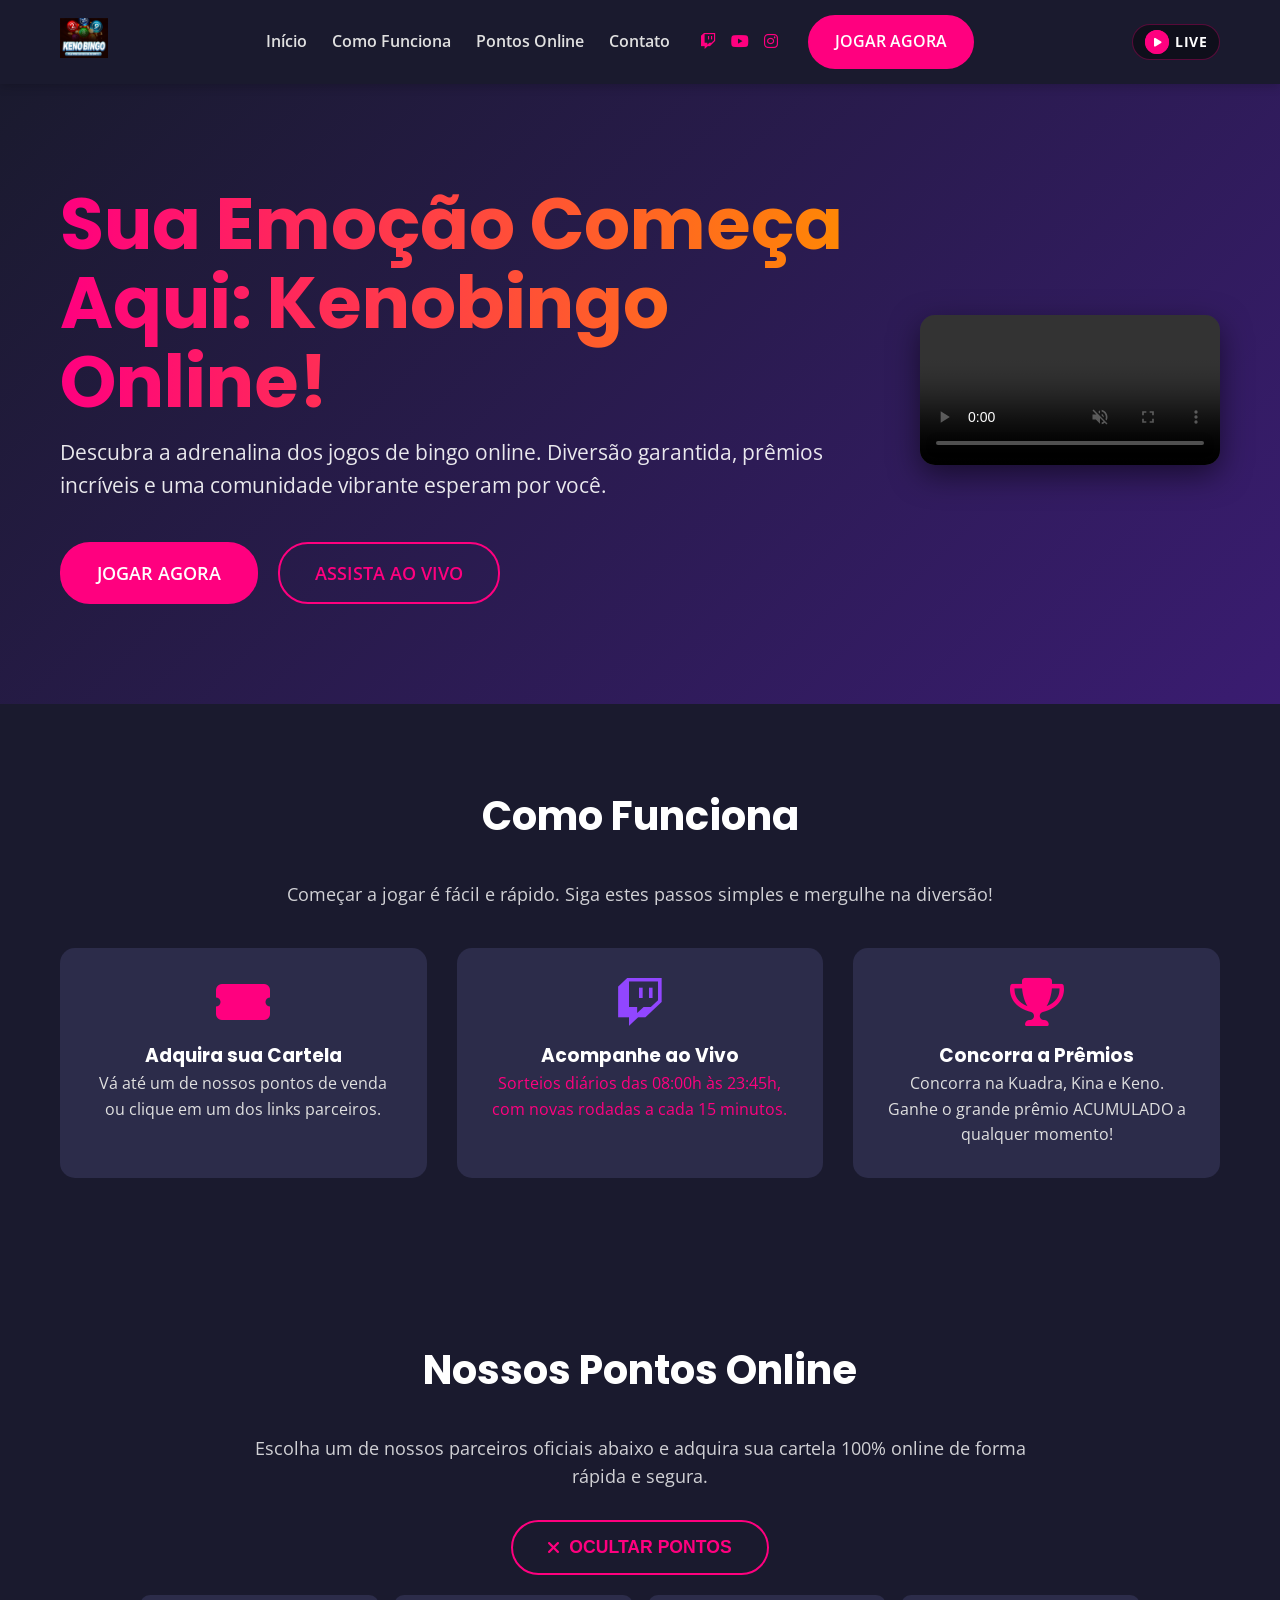
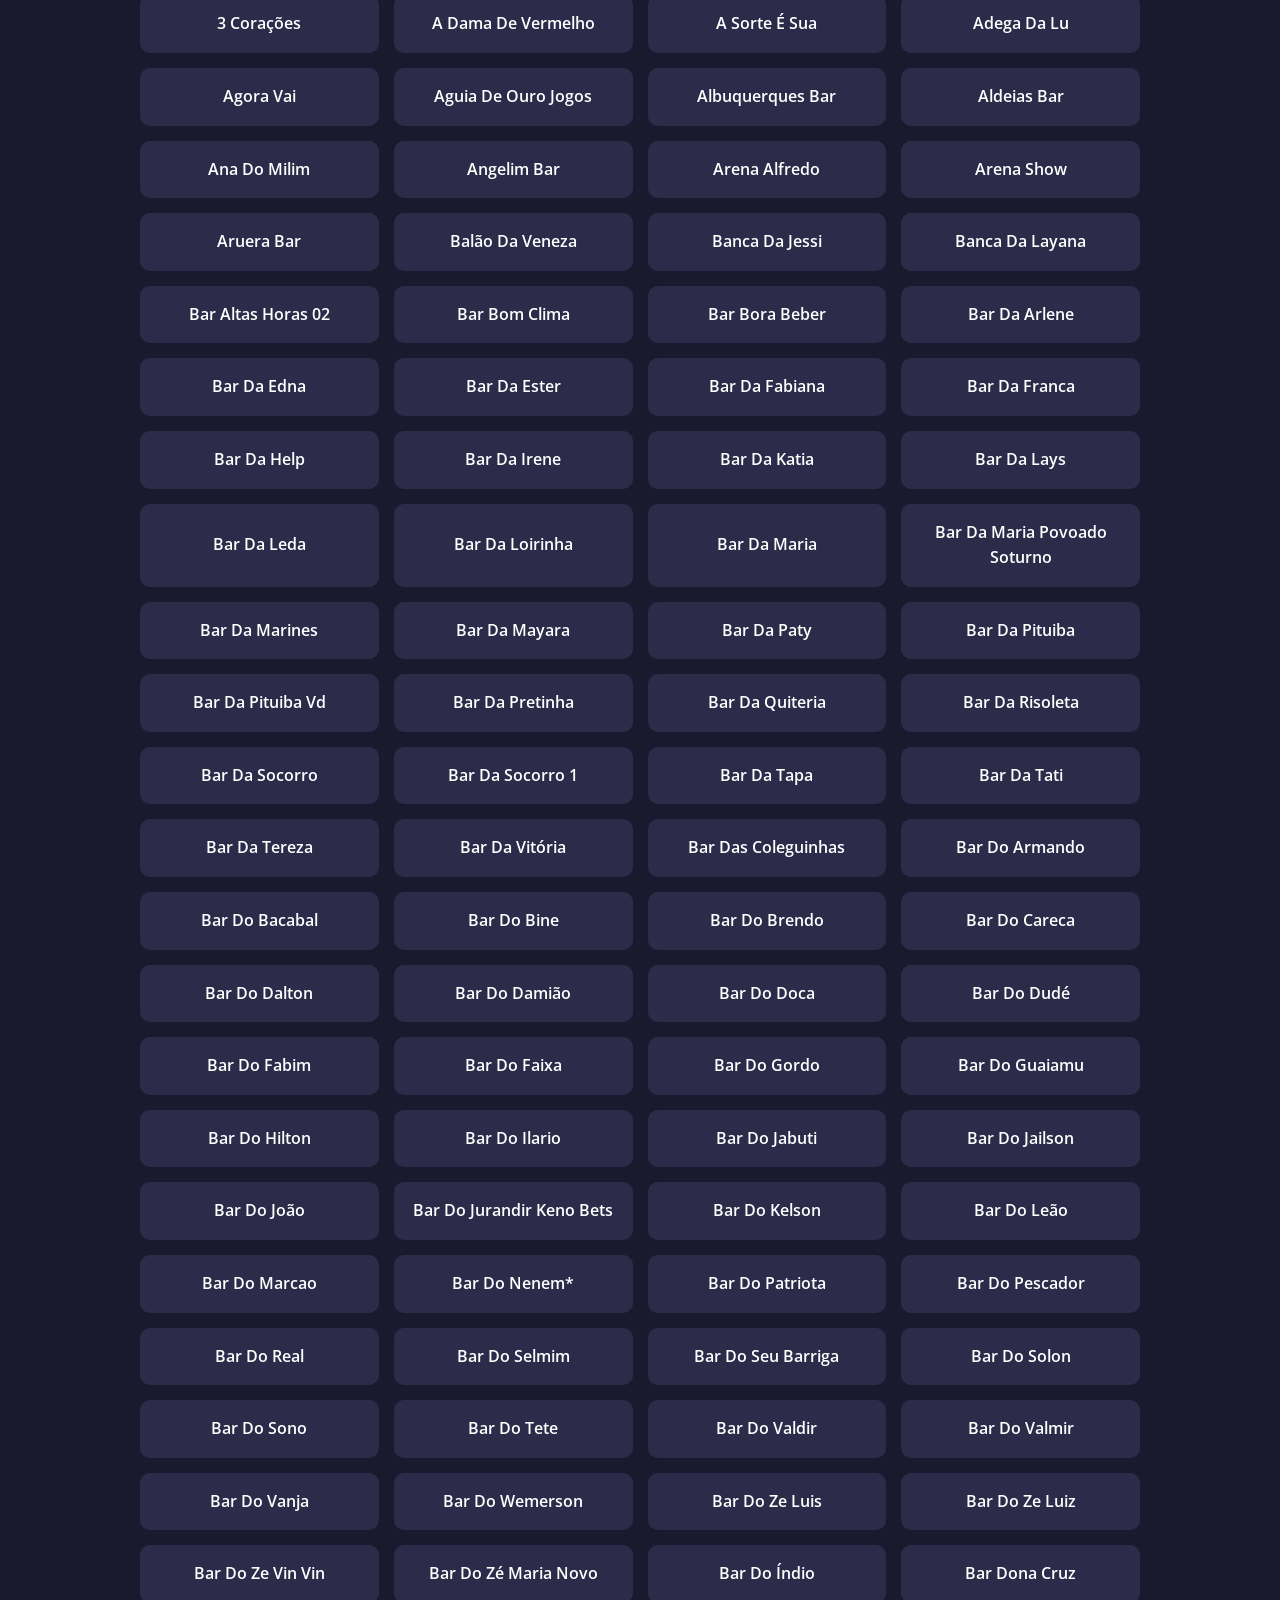
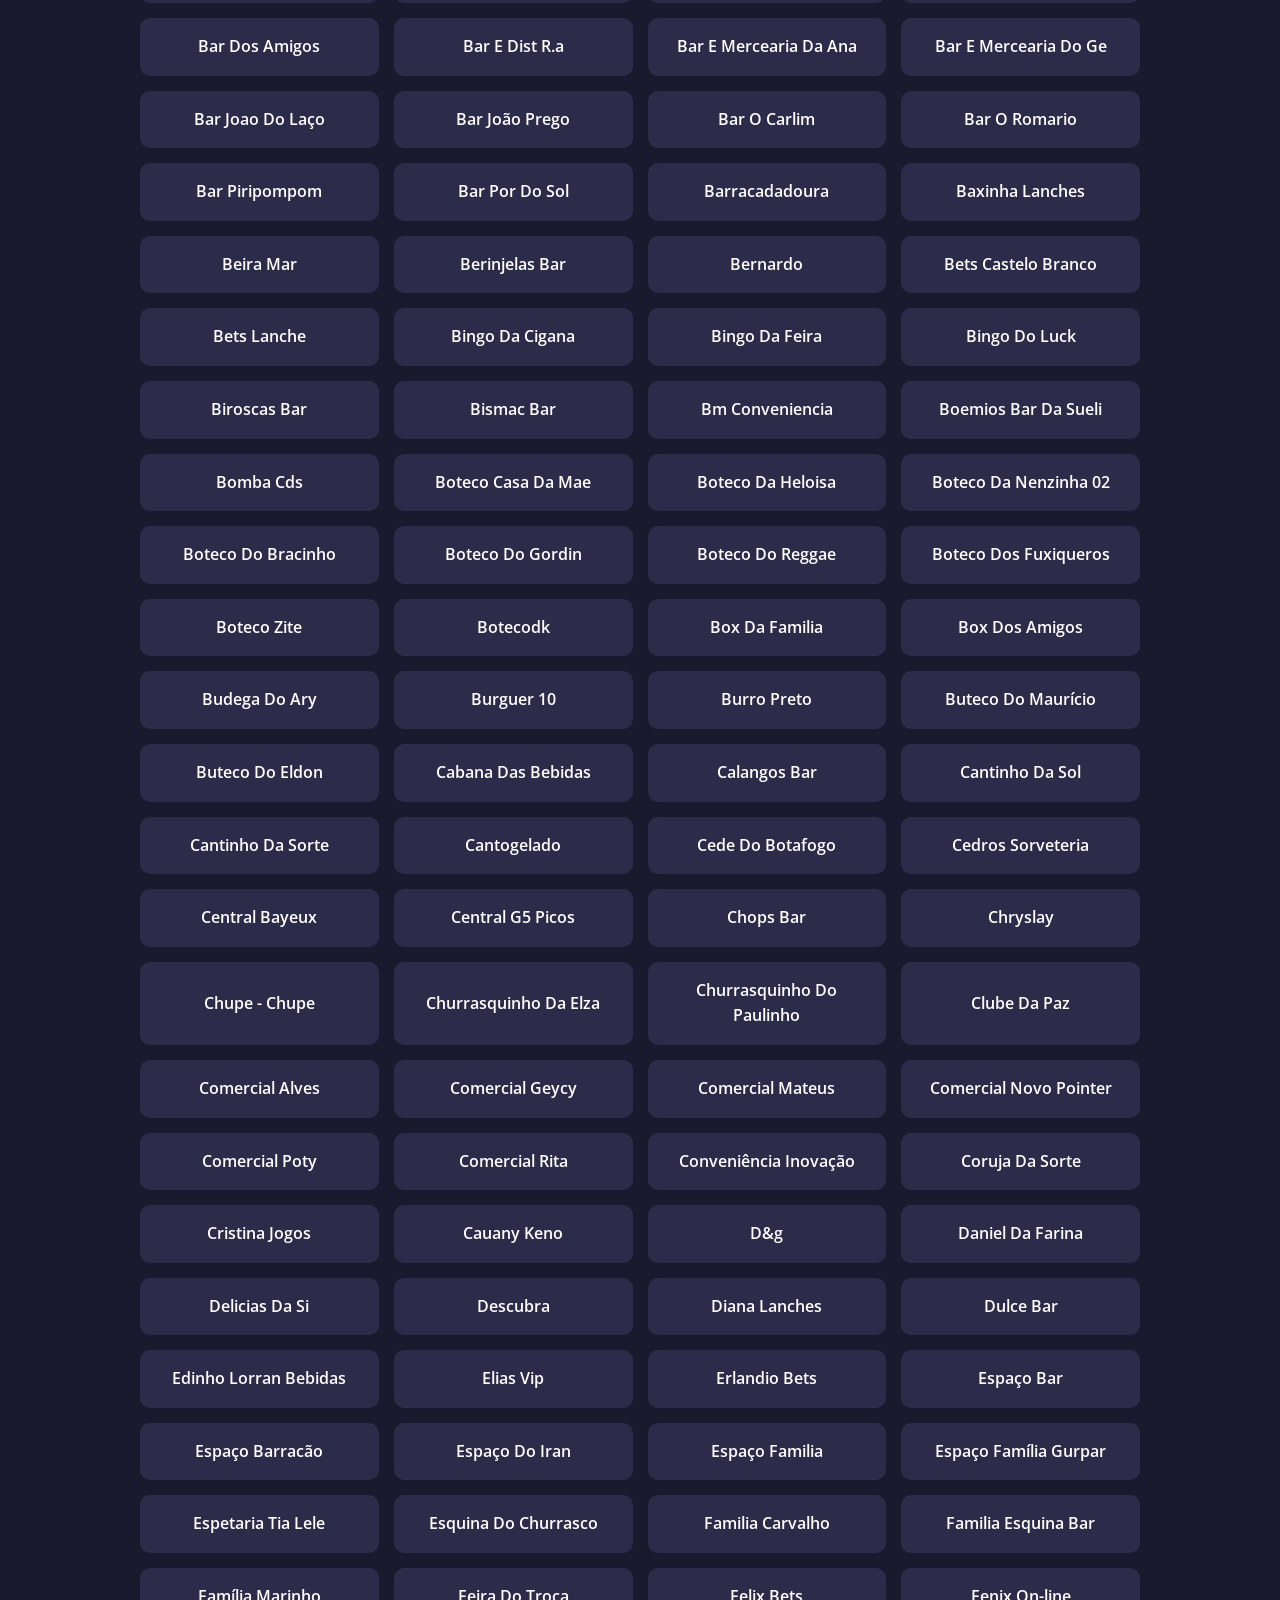
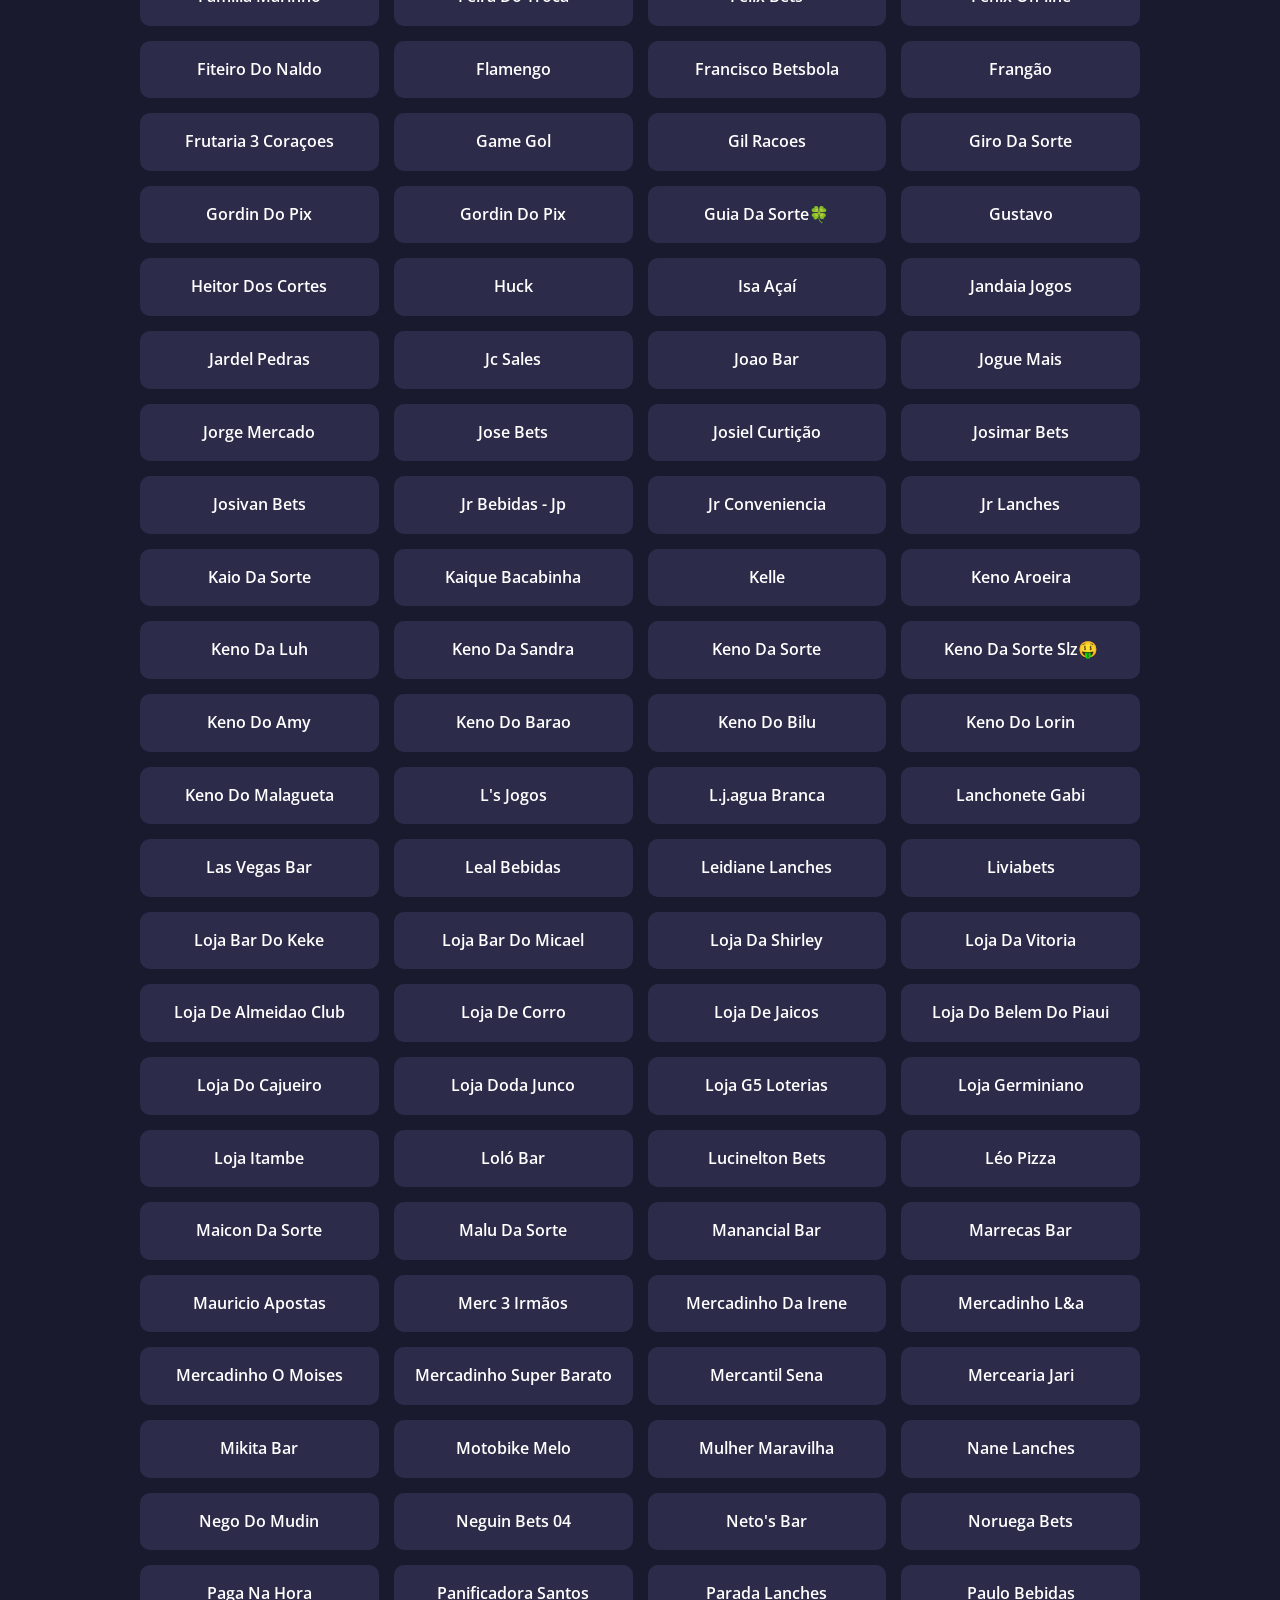
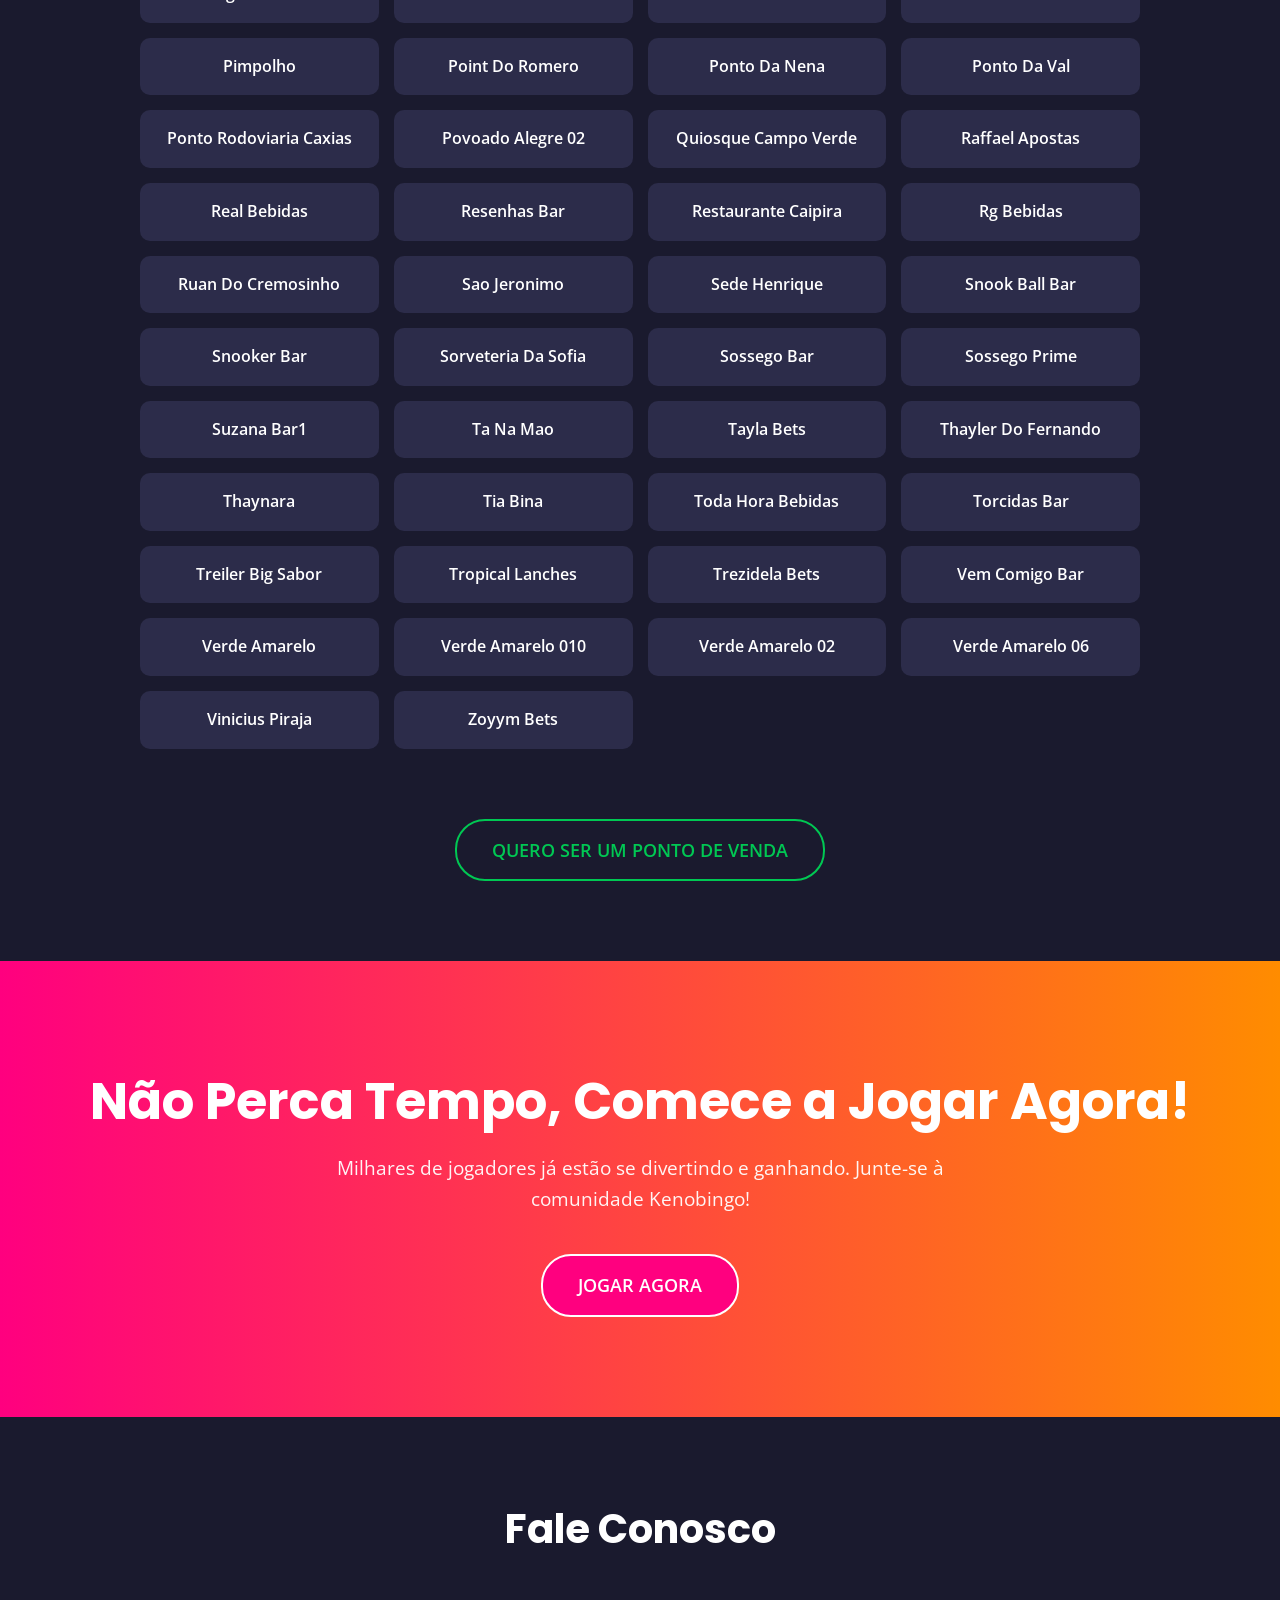
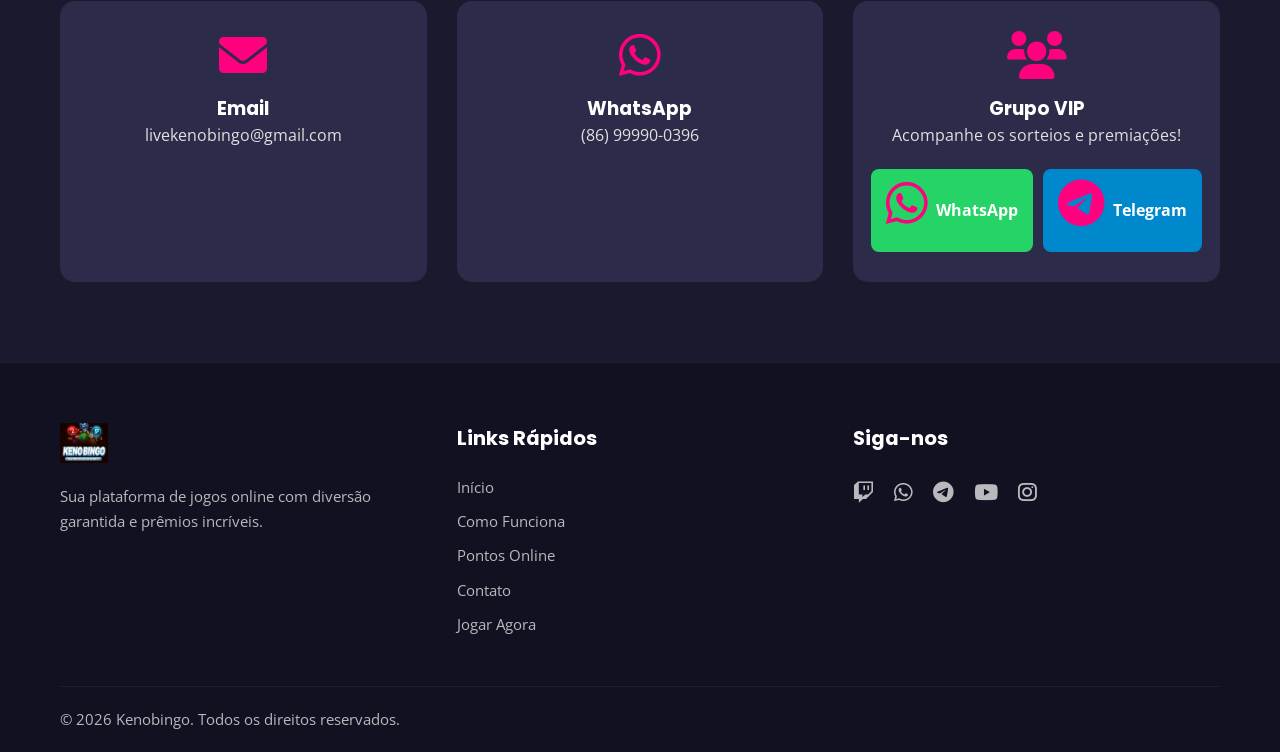
==== index.html @ 0910af6f "Atualiza lista de pontos online com cnames reais do painel Substitui a lista estatica de pontos por " ====
<!DOCTYPE html>
<html lang="pt-BR">
<head>
    <meta charset="UTF-8">
    <meta name="viewport" content="width=device-width, initial-scale=1.0, maximum-scale=1.0, user-scalable=no">
    <title>Kenobingo - Sua Plataforma de Jogos Online</title>
    <meta name="description" content="Kenobingo: A melhor plataforma de jogos online. Divirta-se com nossos jogos, veja resultados e aproveite promoções exclusivas. Jogue agora!">

    <link rel="icon" type="image/jpeg" href="icone-app.jpg">
    <link rel="apple-touch-icon" href="icone-app.jpg">
    <link rel="manifest" href="manifest.json">
    <meta name="apple-mobile-web-app-capable" content="yes">
    <meta name="apple-mobile-web-app-status-bar-style" content="black-translucent">
    <meta name="apple-mobile-web-app-title" content="Kenobingo">

    <link rel="preconnect" href="https://fonts.googleapis.com">
    <link rel="preconnect" href="https://fonts.gstatic.com" crossorigin>
    <link href="https://fonts.googleapis.com/css2?family=Open+Sans:wght@400;600;700&family=Poppins:wght@400;600;700&display=swap" rel="stylesheet">

    <link rel="stylesheet" href="style.css">
    <link rel="stylesheet" href="https://cdnjs.cloudflare.com/ajax/libs/font-awesome/6.0.0-beta3/css/all.min.css">
</head>
<body>

    <header class="header">
        <div class="container header-container">
            <a href="#home" class="logo">
                <img src="LOGOMARCA.jpg" alt="Logo Kenobingo" style="height: 40px; width: auto;">
            </a>

            <nav class="nav-menu desktop-only">
                <ul class="nav-list">
                    <li><a href="#home">Início</a></li>
                    <li><a href="#how-it-works">Como Funciona</a></li>
                    <li><a href="#pontos-online">Pontos Online</a></li>
                    <li><a href="#contact">Contato</a></li>
                </ul>
                <div class="header-social-icons">
                    <a href="https://www.twitch.tv/livekenobingo" target="_blank"><i class="fab fa-twitch"></i></a>
                    <a href="https://www.youtube.com/@livekenobingo" target="_blank"><i class="fab fa-youtube"></i></a>
                    <a href="https://www.instagram.com/livekenobingo/" target="_blank"><i class="fab fa-instagram"></i></a>
                </div>
                <a href="https://kenobingo.123client.net" target="_blank" class="btn-primary header-btn pulse-animation">Jogar Agora</a>
            </nav>

            <a href="https://www.twitch.tv/livekenobingo" target="_blank" class="live-btn-header">
                <div class="live-icon-wrapper">
                    <div class="pulse-ring"></div>
                    <i class="fas fa-play"></i>
                </div>
                <span class="live-text">LIVE</span>
            </a>
        </div>
    </header>

    <section id="home" class="hero-section">
        <div class="container">
            <div class="hero-content">
                <h1>Sua Emoção Começa Aqui: Kenobingo Online!</h1>
                <p class="subtitle">Descubra a adrenalina dos jogos de bingo online. Diversão garantida, prêmios incríveis e uma comunidade vibrante esperam por você.</p>
                <div class="hero-buttons">
                    <a href="https://kenobingo.123client.net" target="_blank" class="btn-primary btn-large pulse-animation">Jogar Agora</a>
                    <a href="https://www.twitch.tv/livekenobingo" target="_blank" class="btn-secondary btn-large">Assista ao Vivo</a>
                </div>
            </div>
            <div class="hero-image">
                <a href="https://kenobingo.123client.net" target="_blank">
                    <video controls autoplay muted loop playsinline>
                        <source src="TV.mp4" type="video/mp4">
                    </video>
                </a>
            </div>
        </div>
    </section>

    <section id="how-it-works" class="how-it-works-section section-padding">
        <div class="container">
            <h2>Como Funciona</h2>
            <p class="section-subtitle">Começar a jogar é fácil e rápido. Siga estes passos simples e mergulhe na diversão!</p>
            <div class="steps-grid">
                <div class="step-card fade-in active-effect">
                    <i class="fas fa-ticket-alt"></i>
                    <h3>Adquira sua Cartela</h3>
                    <p>Vá até um de nossos pontos de venda ou clique em um dos links parceiros.</p>
                </div>
                
                <a href="https://www.twitch.tv/livekenobingo" target="_blank" class="step-card fade-in active-effect custom-link-card">
                    <i class="fab fa-twitch" style="color: #9146FF;"></i>
                    <h3>Acompanhe ao Vivo</h3>
                    <p>Sorteios diários das 08:00h às 23:45h, com novas rodadas a cada 15 minutos.</p>
                </a>

                <div class="step-card fade-in active-effect">
                    <i class="fas fa-trophy"></i>
                    <h3>Concorra a Prêmios</h3>
                    <p>Concorra na Kuadra, Kina e Keno. Ganhe o grande prêmio ACUMULADO a qualquer momento!</p>
                </div>
            </div>
        </div>
    </section>

    <section id="pontos-online" class="games-section section-padding">
        <div class="container">
            <h2>Nossos Pontos Online</h2>
            <p class="section-subtitle">Escolha um de nossos parceiros oficiais abaixo e adquira sua cartela 100% online de forma rápida e segura.</p>
            
            <div class="text-center" id="accordion-container">
                <button id="btn-toggle-pontos" class="btn-primary btn-large pulse-animation" style="display: inline-flex; align-items: center; justify-content: center; gap: 10px; margin-bottom: 20px; background-color: transparent; color: #FF007F;">
                    <i class="fas fa-times"></i> Ocultar Pontos
                </button>
            </div>

            <div class="pontos-grid open" id="lista-pontos">
                <a href="https://trescoracoes.123client.net" target="_blank" class="ponto-link active-effect">3 Corações</a>
                <a href="https://adamadevermelho.123client.net" target="_blank" class="ponto-link active-effect">A Dama De Vermelho</a>
                <a href="https://asorteesua.123client.net" target="_blank" class="ponto-link active-effect">A Sorte É Sua</a>
                <a href="https://adegadalu.123client.net" target="_blank" class="ponto-link active-effect">Adega Da Lu</a>
                <a href="https://agoravai.123client.net" target="_blank" class="ponto-link active-effect">Agora Vai</a>
                <a href="https://aguiadeourojogos.123client.net" target="_blank" class="ponto-link active-effect">Aguia De Ouro Jogos</a>
                <a href="https://albuquerquesbar.123client.net" target="_blank" class="ponto-link active-effect">Albuquerques Bar</a>
                <a href="https://aldeiasbar.123client.net" target="_blank" class="ponto-link active-effect">Aldeias Bar</a>
                <a href="https://anadomilim.123client.net" target="_blank" class="ponto-link active-effect">Ana Do Milim</a>
                <a href="https://agelimbar.123client.net" target="_blank" class="ponto-link active-effect">Angelim Bar</a>
                <a href="https://arenaalfredo.123client.net" target="_blank" class="ponto-link active-effect">Arena Alfredo</a>
                <a href="https://arenashow.123client.net" target="_blank" class="ponto-link active-effect">Arena Show</a>
                <a href="https://aruerabar.123client.net" target="_blank" class="ponto-link active-effect">Aruera Bar</a>
                <a href="https://balaodaveneza.123client.net" target="_blank" class="ponto-link active-effect">Balão Da Veneza</a>
                <a href="https://bancadajessi.123client.net" target="_blank" class="ponto-link active-effect">Banca Da Jessi</a>
                <a href="https://bancadalayana.123client.net" target="_blank" class="ponto-link active-effect">Banca Da Layana</a>
                <a href="https://baraltashoraspedreiras.123client.net" target="_blank" class="ponto-link active-effect">Bar Altas Horas 02</a>
                <a href="https://barbomclima.123client.net" target="_blank" class="ponto-link active-effect">Bar Bom Clima</a>
                <a href="https://barborabeber.123client.net" target="_blank" class="ponto-link active-effect">Bar Bora Beber</a>
                <a href="https://bardaarlene.123client.net" target="_blank" class="ponto-link active-effect">Bar Da Arlene</a>
                <a href="https://bardaedna.123client.net" target="_blank" class="ponto-link active-effect">Bar Da Edna</a>
                <a href="https://bardaester.123client.net" target="_blank" class="ponto-link active-effect">Bar Da Ester</a>
                <a href="https://bardafabiana.123client.net" target="_blank" class="ponto-link active-effect">Bar Da Fabiana</a>
                <a href="https://bardafranca.123client.net" target="_blank" class="ponto-link active-effect">Bar Da Franca</a>
                <a href="https://bardahelp.123client.net" target="_blank" class="ponto-link active-effect">Bar Da Help</a>
                <a href="https://bardairene.123client.net" target="_blank" class="ponto-link active-effect">Bar Da Irene</a>
                <a href="https://bardakatia.123client.net" target="_blank" class="ponto-link active-effect">Bar Da Katia</a>
                <a href="https://bardalayss.123client.net" target="_blank" class="ponto-link active-effect">Bar Da Lays</a>
                <a href="https://bardaleda.123client.net" target="_blank" class="ponto-link active-effect">Bar Da Leda</a>
                <a href="https://bardaloirinha.123client.net" target="_blank" class="ponto-link active-effect">Bar Da Loirinha</a>
                <a href="https://bardamariia.123client.net" target="_blank" class="ponto-link active-effect">Bar Da Maria</a>
                <a href="https://barmariapovoado.123client.net" target="_blank" class="ponto-link active-effect">Bar Da Maria Povoado Soturno</a>
                <a href="https://bardamarines.123client.net" target="_blank" class="ponto-link active-effect">Bar Da Marines</a>
                <a href="https://bardamayara.123client.net" target="_blank" class="ponto-link active-effect">Bar Da Mayara</a>
                <a href="https://bardapatydois.123client.net" target="_blank" class="ponto-link active-effect">Bar Da Paty</a>
                <a href="https://bardapituiba.123client.net" target="_blank" class="ponto-link active-effect">Bar Da Pituiba</a>
                <a href="https://bardapituibavd.123client.net" target="_blank" class="ponto-link active-effect">Bar Da Pituiba Vd</a>
                <a href="https://bardapretinha.123client.net" target="_blank" class="ponto-link active-effect">Bar Da Pretinha</a>
                <a href="https://bardaquiteria.123client.net" target="_blank" class="ponto-link active-effect">Bar Da Quiteria</a>
                <a href="https://bardarisoleta.123client.net" target="_blank" class="ponto-link active-effect">Bar Da Risoleta</a>
                <a href="https://bardasocorro.123client.net" target="_blank" class="ponto-link active-effect">Bar Da Socorro</a>
                <a href="https://bardasocorroum.123client.net" target="_blank" class="ponto-link active-effect">Bar Da Socorro 1</a>
                <a href="https://bardatapa.123client.net" target="_blank" class="ponto-link active-effect">Bar Da Tapa</a>
                <a href="https://bardatati.123client.net" target="_blank" class="ponto-link active-effect">Bar Da Tati</a>
                <a href="https://bardaterezadois.123client.net" target="_blank" class="ponto-link active-effect">Bar Da Tereza</a>
                <a href="https://bardavitoria.123client.net" target="_blank" class="ponto-link active-effect">Bar Da Vitória</a>
                <a href="https://bardascoleguinhass.123client.net" target="_blank" class="ponto-link active-effect">Bar Das Coleguinhas</a>
                <a href="https://bardoarmando.123client.net" target="_blank" class="ponto-link active-effect">Bar Do Armando</a>
                <a href="https://bardobacabal.123client.net" target="_blank" class="ponto-link active-effect">Bar Do Bacabal</a>
                <a href="https://bardobine.123client.net" target="_blank" class="ponto-link active-effect">Bar Do Bine</a>
                <a href="https://bardobrendo.123client.net" target="_blank" class="ponto-link active-effect">Bar Do Brendo</a>
                <a href="https://barcareca.123client.net" target="_blank" class="ponto-link active-effect">Bar Do Careca</a>
                <a href="https://bardodalton.123client.net" target="_blank" class="ponto-link active-effect">Bar Do Dalton</a>
                <a href="https://bardodamiao.123client.net" target="_blank" class="ponto-link active-effect">Bar Do Damião</a>
                <a href="https://bardodoca.123client.net" target="_blank" class="ponto-link active-effect">Bar Do Doca</a>
                <a href="https://bardodude.123client.net" target="_blank" class="ponto-link active-effect">Bar Do Dudé</a>
                <a href="https://bardofabim.123client.net" target="_blank" class="ponto-link active-effect">Bar Do Fabim</a>
                <a href="https://bardofaixa.123client.net" target="_blank" class="ponto-link active-effect">Bar Do Faixa</a>
                <a href="https://bardogordo.123client.net" target="_blank" class="ponto-link active-effect">Bar Do Gordo</a>
                <a href="https://bardoguaiamu.123client.net" target="_blank" class="ponto-link active-effect">Bar Do Guaiamu</a>
                <a href="https://bardohilton.123client.net" target="_blank" class="ponto-link active-effect">Bar Do Hilton</a>
                <a href="https://bardoilario.123client.net" target="_blank" class="ponto-link active-effect">Bar Do Ilario</a>
                <a href="https://bardojabuti.123client.net" target="_blank" class="ponto-link active-effect">Bar Do Jabuti</a>
                <a href="https://bardojailsondois.123client.net" target="_blank" class="ponto-link active-effect">Bar Do Jailson</a>
                <a href="https://baardojoao.123client.net" target="_blank" class="ponto-link active-effect">Bar Do João</a>
                <a href="https://barjurandirkenobets.123client.net" target="_blank" class="ponto-link active-effect">Bar Do Jurandir Keno Bets</a>
                <a href="https://bardokelson.123client.net" target="_blank" class="ponto-link active-effect">Bar Do Kelson</a>
                <a href="https://bardoleaokeno.123client.net" target="_blank" class="ponto-link active-effect">Bar Do Leão</a>
                <a href="https://barmarcao.123client.net" target="_blank" class="ponto-link active-effect">Bar Do Marcao</a>
                <a href="https://bardonenem.123client.net" target="_blank" class="ponto-link active-effect">Bar Do Nenem*</a>
                <a href="https://bardopatriota.123client.net" target="_blank" class="ponto-link active-effect">Bar Do Patriota</a>
                <a href="https://barpescador.123client.net" target="_blank" class="ponto-link active-effect">Bar Do Pescador</a>
                <a href="https://bardoreal.123client.net" target="_blank" class="ponto-link active-effect">Bar Do Real</a>
                <a href="https://bardoselmim.123client.net" target="_blank" class="ponto-link active-effect">Bar Do Selmim</a>
                <a href="https://bardoseubarriga.123client.net" target="_blank" class="ponto-link active-effect">Bar Do Seu Barriga</a>
                <a href="https://bardosolon.123client.net" target="_blank" class="ponto-link active-effect">Bar Do Solon</a>
                <a href="https://bardosono.123client.net" target="_blank" class="ponto-link active-effect">Bar Do Sono</a>
                <a href="https://bardotete.123client.net" target="_blank" class="ponto-link active-effect">Bar Do Tete</a>
                <a href="https://bardovaldir.123client.net" target="_blank" class="ponto-link active-effect">Bar Do Valdir</a>
                <a href="https://bardovalmiir.123client.net" target="_blank" class="ponto-link active-effect">Bar Do Valmir</a>
                <a href="https://bardovanja.123client.net" target="_blank" class="ponto-link active-effect">Bar Do Vanja</a>
                <a href="https://bardowemerson.123client.net" target="_blank" class="ponto-link active-effect">Bar Do Wemerson</a>
                <a href="https://bardozeluis.123client.net" target="_blank" class="ponto-link active-effect">Bar Do Ze Luis</a>
                <a href="https://bardozeluiz.123client.net" target="_blank" class="ponto-link active-effect">Bar Do Ze Luiz</a>
                <a href="https://bardozevinvin.123client.net" target="_blank" class="ponto-link active-effect">Bar Do Ze Vin Vin</a>
                <a href="https://bardozemarianovo.123client.net" target="_blank" class="ponto-link active-effect">Bar Do Zé Maria Novo</a>
                <a href="https://bardoindio.123client.net" target="_blank" class="ponto-link active-effect">Bar Do Índio</a>
                <a href="https://bardonacruz.123client.net" target="_blank" class="ponto-link active-effect">Bar Dona Cruz</a>
                <a href="https://bardosamigoos.123client.net" target="_blank" class="ponto-link active-effect">Bar Dos Amigos</a>
                <a href="https://baredistra.123client.net" target="_blank" class="ponto-link active-effect">Bar E Dist R.a</a>
                <a href="https://baremerceariadaana.123client.net" target="_blank" class="ponto-link active-effect">Bar E Mercearia Da Ana</a>
                <a href="https://barmerceariage.123client.net" target="_blank" class="ponto-link active-effect">Bar E Mercearia Do Ge</a>
                <a href="https://baracainordestino.123client.net" target="_blank" class="ponto-link active-effect">Bar Joao Do Laço</a>
                <a href="https://barjoaoprego.123client.net" target="_blank" class="ponto-link active-effect">Bar João Prego</a>
                <a href="https://bardocarlim.123client.net" target="_blank" class="ponto-link active-effect">Bar O Carlim</a>
                <a href="https://baroromario.123client.net" target="_blank" class="ponto-link active-effect">Bar O Romario</a>
                <a href="https://barpiripompom.123client.net" target="_blank" class="ponto-link active-effect">Bar Piripompom</a>
                <a href="https://barpordosoldois.123client.net" target="_blank" class="ponto-link active-effect">Bar Por Do Sol</a>
                <a href="https://barracadadoura.123client.net" target="_blank" class="ponto-link active-effect">Barracadadoura</a>
                <a href="https://baxinhalanches.123client.net" target="_blank" class="ponto-link active-effect">Baxinha Lanches</a>
                <a href="https://beiramar.123client.net" target="_blank" class="ponto-link active-effect">Beira Mar</a>
                <a href="https://berinjelasbar.123client.net" target="_blank" class="ponto-link active-effect">Berinjelas Bar</a>
                <a href="https://bernardo.123client.net" target="_blank" class="ponto-link active-effect">Bernardo</a>
                <a href="https://betscastelobranco.123client.net" target="_blank" class="ponto-link active-effect">Bets Castelo Branco</a>
                <a href="https://betslanche.123client.net" target="_blank" class="ponto-link active-effect">Bets Lanche</a>
                <a href="https://bigodacigana.123client.net" target="_blank" class="ponto-link active-effect">Bingo Da Cigana</a>
                <a href="https://bingodafeira.123client.net" target="_blank" class="ponto-link active-effect">Bingo Da Feira</a>
                <a href="https://bingodoluck.123client.net" target="_blank" class="ponto-link active-effect">Bingo Do Luck</a>
                <a href="https://birocasbar.123client.net" target="_blank" class="ponto-link active-effect">Biroscas Bar</a>
                <a href="https://bismacbar.123client.net" target="_blank" class="ponto-link active-effect">Bismac Bar</a>
                <a href="https://bmcoveniencia.123client.net" target="_blank" class="ponto-link active-effect">Bm Conveniencia</a>
                <a href="https://boemiosbardasueli.123client.net" target="_blank" class="ponto-link active-effect">Boemios Bar Da Sueli</a>
                <a href="https://bombacds.123client.net" target="_blank" class="ponto-link active-effect">Bomba Cds</a>
                <a href="https://botecocasadamae.123client.net" target="_blank" class="ponto-link active-effect">Boteco Casa Da Mae</a>
                <a href="https://botecodaheloisa.123client.net" target="_blank" class="ponto-link active-effect">Boteco Da Heloisa</a>
                <a href="https://boteconenzinhadois.123client.net" target="_blank" class="ponto-link active-effect">Boteco Da Nenzinha 02</a>
                <a href="https://botecodobracinho.123client.net" target="_blank" class="ponto-link active-effect">Boteco Do Bracinho</a>
                <a href="https://botecodogordin.123client.net" target="_blank" class="ponto-link active-effect">Boteco Do Gordin</a>
                <a href="https://botecodoreggae.123client.net" target="_blank" class="ponto-link active-effect">Boteco Do Reggae</a>
                <a href="https://fuxiqueros.123client.net" target="_blank" class="ponto-link active-effect">Boteco Dos Fuxiqueros</a>
                <a href="https://botecozite.123client.net" target="_blank" class="ponto-link active-effect">Boteco Zite</a>
                <a href="https://botecodk.123client.net" target="_blank" class="ponto-link active-effect">Botecodk</a>
                <a href="https://boxdafamilia.123client.net" target="_blank" class="ponto-link active-effect">Box Da Familia</a>
                <a href="https://boxdosamigos.123client.net" target="_blank" class="ponto-link active-effect">Box Dos Amigos</a>
                <a href="https://budegadoary.123client.net" target="_blank" class="ponto-link active-effect">Budega Do Ary</a>
                <a href="https://burguerdez.123client.net" target="_blank" class="ponto-link active-effect">Burguer 10</a>
                <a href="https://burropreto.123client.net" target="_blank" class="ponto-link active-effect">Burro Preto</a>
                <a href="https://butecodomaruricio.123client.net" target="_blank" class="ponto-link active-effect">Buteco Do Maurício</a>
                <a href="https://butecodoeldon.123client.net" target="_blank" class="ponto-link active-effect">Buteco Do Eldon</a>
                <a href="https://bardamorena.123client.net" target="_blank" class="ponto-link active-effect">Cabana Das Bebidas</a>
                <a href="https://calangosbar.123client.net" target="_blank" class="ponto-link active-effect">Calangos Bar</a>
                <a href="https://cantinhodasol.123client.net" target="_blank" class="ponto-link active-effect">Cantinho Da Sol</a>
                <a href="https://fortunekeno.123client.net" target="_blank" class="ponto-link active-effect">Cantinho Da Sorte</a>
                <a href="https://cantogelado.123client.net" target="_blank" class="ponto-link active-effect">Cantogelado</a>
                <a href="https://cededobotafogo.123client.net" target="_blank" class="ponto-link active-effect">Cede Do Botafogo</a>
                <a href="https://cedrossorveteria.123client.net" target="_blank" class="ponto-link active-effect">Cedros Sorveteria</a>
                <a href="https://centralbayeux.123client.net" target="_blank" class="ponto-link active-effect">Central Bayeux</a>
                <a href="https://centralgcincopicos.123client.net" target="_blank" class="ponto-link active-effect">Central G5 Picos</a>
                <a href="https://chopbar.123client.net" target="_blank" class="ponto-link active-effect">Chops Bar</a>
                <a href="https://chryslay.123client.net" target="_blank" class="ponto-link active-effect">Chryslay</a>
                <a href="https://chupechupe.123client.net" target="_blank" class="ponto-link active-effect">Chupe - Chupe</a>
                <a href="https://churrasquinhodaelza.123client.net" target="_blank" class="ponto-link active-effect">Churrasquinho Da Elza</a>
                <a href="https://churrasquinhodopaulinho.123client.net" target="_blank" class="ponto-link active-effect">Churrasquinho Do Paulinho</a>
                <a href="https://clubedapaz.123client.net" target="_blank" class="ponto-link active-effect">Clube Da Paz</a>
                <a href="https://comercialalves.123client.net" target="_blank" class="ponto-link active-effect">Comercial Alves</a>
                <a href="https://comerialgeycy.123client.net" target="_blank" class="ponto-link active-effect">Comercial Geycy</a>
                <a href="https://comercialmateus.123client.net" target="_blank" class="ponto-link active-effect">Comercial Mateus</a>
                <a href="https://comercialnovopointer.123client.net" target="_blank" class="ponto-link active-effect">Comercial Novo Pointer</a>
                <a href="https://comercialpoty.123client.net" target="_blank" class="ponto-link active-effect">Comercial Poty</a>
                <a href="https://comercialriita.123client.net" target="_blank" class="ponto-link active-effect">Comercial Rita</a>
                <a href="https://convenienciainovacao.123client.net" target="_blank" class="ponto-link active-effect">Conveniência Inovação</a>
                <a href="https://corujadasorte.123client.net" target="_blank" class="ponto-link active-effect">Coruja Da Sorte</a>
                <a href="https://cristinajogos.123client.net" target="_blank" class="ponto-link active-effect">Cristina Jogos</a>
                <a href="https://bancadozezeca.123client.net" target="_blank" class="ponto-link active-effect">Cauany Keno</a>
                <a href="https://degadamaria.123client.net" target="_blank" class="ponto-link active-effect">D&g</a>
                <a href="https://danieldafarinha.123client.net" target="_blank" class="ponto-link active-effect">Daniel Da Farina</a>
                <a href="https://deliciasdasi.123client.net" target="_blank" class="ponto-link active-effect">Delicias Da Si</a>
                <a href="https://descubra.123client.net" target="_blank" class="ponto-link active-effect">Descubra</a>
                <a href="https://dianalaches.123client.net" target="_blank" class="ponto-link active-effect">Diana Lanches</a>
                <a href="https://dulcebar.123client.net" target="_blank" class="ponto-link active-effect">Dulce Bar</a>
                <a href="https://edinholorranbebidas.123client.net" target="_blank" class="ponto-link active-effect">Edinho Lorran Bebidas</a>
                <a href="https://eliasvip.123client.net" target="_blank" class="ponto-link active-effect">Elias Vip</a>
                <a href="https://erlandiobets.123client.net" target="_blank" class="ponto-link active-effect">Erlandio Bets</a>
                <a href="https://espacobar.123client.net" target="_blank" class="ponto-link active-effect">Espaço Bar</a>
                <a href="https://espacobarracao.123client.net" target="_blank" class="ponto-link active-effect">Espaço Barracão</a>
                <a href="https://espacodoiran.123client.net" target="_blank" class="ponto-link active-effect">Espaço Do Iran</a>
                <a href="https://lidiavariedades.123client.net" target="_blank" class="ponto-link active-effect">Espaço Familia</a>
                <a href="https://espacofamiliagurpar.123client.net" target="_blank" class="ponto-link active-effect">Espaço Família Gurpar</a>
                <a href="https://espetariatialele.123client.net" target="_blank" class="ponto-link active-effect">Espetaria Tia Lele</a>
                <a href="https://esquinadochurrasco.123client.net" target="_blank" class="ponto-link active-effect">Esquina Do Churrasco</a>
                <a href="https://familiacarvalho.123client.net" target="_blank" class="ponto-link active-effect">Familia Carvalho</a>
                <a href="https://familiaesquinabar.123client.net" target="_blank" class="ponto-link active-effect">Familia Esquina Bar</a>
                <a href="https://kenodosavos.123client.net" target="_blank" class="ponto-link active-effect">Família Marinho</a>
                <a href="https://feiradotroca.123client.net" target="_blank" class="ponto-link active-effect">Feira Do Troca</a>
                <a href="https://felixbets.123client.net" target="_blank" class="ponto-link active-effect">Felix Bets</a>
                <a href="https://fenixonline.123client.net" target="_blank" class="ponto-link active-effect">Fenix On-line</a>
                <a href="https://fiteirodonaldo.123client.net" target="_blank" class="ponto-link active-effect">Fiteiro Do Naldo</a>
                <a href="https://flamengo.123client.net" target="_blank" class="ponto-link active-effect">Flamengo</a>
                <a href="https://lionbets.123client.net" target="_blank" class="ponto-link active-effect">Francisco Betsbola</a>
                <a href="https://frangao.123client.net" target="_blank" class="ponto-link active-effect">Frangão</a>
                <a href="https://frutariatreiscoracoes.123client.net" target="_blank" class="ponto-link active-effect">Frutaria 3 Coraçoes</a>
                <a href="https://gamegol.123client.net" target="_blank" class="ponto-link active-effect">Game Gol</a>
                <a href="https://gilracoes.123client.net" target="_blank" class="ponto-link active-effect">Gil Racoes</a>
                <a href="https://girodasorte.123client.net" target="_blank" class="ponto-link active-effect">Giro Da Sorte</a>
                <a href="https://gordinpix.123client.net" target="_blank" class="ponto-link active-effect">Gordin Do Pix</a>
                <a href="https://gordindopix.123client.net" target="_blank" class="ponto-link active-effect">Gordin Do Pix</a>
                <a href="https://guiadasorte.123client.net" target="_blank" class="ponto-link active-effect">Guia Da Sorte🍀</a>
                <a href="https://gustavo.123client.net" target="_blank" class="ponto-link active-effect">Gustavo</a>
                <a href="https://heitordoscortes.123client.net" target="_blank" class="ponto-link active-effect">Heitor Dos Cortes</a>
                <a href="https://huck.123client.net" target="_blank" class="ponto-link active-effect">Huck</a>
                <a href="https://isaacai.123client.net" target="_blank" class="ponto-link active-effect">Isa Açaí</a>
                <a href="https://jandaiajogos.123client.net" target="_blank" class="ponto-link active-effect">Jandaia Jogos</a>
                <a href="https://jardelpedras.123client.net" target="_blank" class="ponto-link active-effect">Jardel Pedras</a>
                <a href="https://pracadobonfin.123client.net" target="_blank" class="ponto-link active-effect">Jc Sales</a>
                <a href="https://joaobar.123client.net" target="_blank" class="ponto-link active-effect">Joao Bar</a>
                <a href="https://joguemais.123client.net" target="_blank" class="ponto-link active-effect">Jogue Mais</a>
                <a href="https://jorgemercado.123client.net" target="_blank" class="ponto-link active-effect">Jorge Mercado</a>
                <a href="https://josebets.123client.net" target="_blank" class="ponto-link active-effect">Jose Bets</a>
                <a href="https://josielcurticao.123client.net" target="_blank" class="ponto-link active-effect">Josiel Curtição</a>
                <a href="https://josimarbets.123client.net" target="_blank" class="ponto-link active-effect">Josimar Bets</a>
                <a href="https://josivanbets.123client.net" target="_blank" class="ponto-link active-effect">Josivan Bets</a>
                <a href="https://jrbebidasjp.123client.net" target="_blank" class="ponto-link active-effect">Jr Bebidas - Jp</a>
                <a href="https://jrconveniencia.123client.net" target="_blank" class="ponto-link active-effect">Jr Conveniencia</a>
                <a href="https://jrlanches.123client.net" target="_blank" class="ponto-link active-effect">Jr Lanches</a>
                <a href="https://kaiodasorte.123client.net" target="_blank" class="ponto-link active-effect">Kaio Da Sorte</a>
                <a href="https://kaiquebacabinha.123client.net" target="_blank" class="ponto-link active-effect">Kaique Bacabinha</a>
                <a href="https://kelle.123client.net" target="_blank" class="ponto-link active-effect">Kelle</a>
                <a href="https://kenoaroeira.123client.net" target="_blank" class="ponto-link active-effect">Keno Aroeira</a>
                <a href="https://kenodaluh.123client.net" target="_blank" class="ponto-link active-effect">Keno Da Luh</a>
                <a href="https://kenodasandraa.123client.net" target="_blank" class="ponto-link active-effect">Keno Da Sandra</a>
                <a href="https://kenodasortetv.123client.net" target="_blank" class="ponto-link active-effect">Keno Da Sorte</a>
                <a href="https://kenodasorteslz.123client.net" target="_blank" class="ponto-link active-effect">Keno Da Sorte Slz🤑</a>
                <a href="https://kenodoapollo.123client.net" target="_blank" class="ponto-link active-effect">Keno Do Amy</a>
                <a href="https://kenodobarao.123client.net" target="_blank" class="ponto-link active-effect">Keno Do Barao</a>
                <a href="https://mckeno.123client.net" target="_blank" class="ponto-link active-effect">Keno Do Bilu</a>
                <a href="https://kenodolorin.123client.net" target="_blank" class="ponto-link active-effect">Keno Do Lorin</a>
                <a href="https://kenodomalagueta.123client.net" target="_blank" class="ponto-link active-effect">Keno Do Malagueta</a>
                <a href="https://lsjogos.123client.net" target="_blank" class="ponto-link active-effect">L's Jogos</a>
                <a href="https://ljaguabranca.123client.net" target="_blank" class="ponto-link active-effect">L.j.agua Branca</a>
                <a href="https://lanchonetegabi.123client.net" target="_blank" class="ponto-link active-effect">Lanchonete Gabi</a>
                <a href="https://lasvegasbar.123client.net" target="_blank" class="ponto-link active-effect">Las Vegas Bar</a>
                <a href="https://lealbebidas.123client.net" target="_blank" class="ponto-link active-effect">Leal Bebidas</a>
                <a href="https://leidianelanches.123client.net" target="_blank" class="ponto-link active-effect">Leidiane Lanches</a>
                <a href="https://liviabetscx.123client.net" target="_blank" class="ponto-link active-effect">Liviabets</a>
                <a href="https://lojabardokeke.123client.net" target="_blank" class="ponto-link active-effect">Loja Bar Do Keke</a>
                <a href="https://bardomicael.123client.net" target="_blank" class="ponto-link active-effect">Loja Bar Do Micael</a>
                <a href="https://lojashirley.123client.net" target="_blank" class="ponto-link active-effect">Loja Da Shirley</a>
                <a href="https://lojadavitoria.123client.net" target="_blank" class="ponto-link active-effect">Loja Da Vitoria</a>
                <a href="https://lojadealmeidaoclub.123client.net" target="_blank" class="ponto-link active-effect">Loja De Almeidao Club</a>
                <a href="https://lojadecorro.123client.net" target="_blank" class="ponto-link active-effect">Loja De Corro</a>
                <a href="https://lojadejaicos.123client.net" target="_blank" class="ponto-link active-effect">Loja De Jaicos</a>
                <a href="https://lojabelempiaui.123client.net" target="_blank" class="ponto-link active-effect">Loja Do Belem Do Piaui</a>
                <a href="https://lojadocajueiro.123client.net" target="_blank" class="ponto-link active-effect">Loja Do Cajueiro</a>
                <a href="https://lojadodajunco.123client.net" target="_blank" class="ponto-link active-effect">Loja Doda Junco</a>
                <a href="https://lojagcinco.123client.net" target="_blank" class="ponto-link active-effect">Loja G5 Loterias</a>
                <a href="https://lojagerminiano.123client.net" target="_blank" class="ponto-link active-effect">Loja Germiniano</a>
                <a href="https://lojaitabe.123client.net" target="_blank" class="ponto-link active-effect">Loja Itambe</a>
                <a href="https://lolobar.123client.net" target="_blank" class="ponto-link active-effect">Loló Bar</a>
                <a href="https://lucineltonbets.123client.net" target="_blank" class="ponto-link active-effect">Lucinelton Bets</a>
                <a href="https://leopizza.123client.net" target="_blank" class="ponto-link active-effect">Léo Pizza</a>
                <a href="https://maicondasorte.123client.net" target="_blank" class="ponto-link active-effect">Maicon Da Sorte</a>
                <a href="https://maludasorte.123client.net" target="_blank" class="ponto-link active-effect">Malu Da Sorte</a>
                <a href="https://manancialbar.123client.net" target="_blank" class="ponto-link active-effect">Manancial Bar</a>
                <a href="https://marrecasbar.123client.net" target="_blank" class="ponto-link active-effect">Marrecas Bar</a>
                <a href="https://mauricioapostas.123client.net" target="_blank" class="ponto-link active-effect">Mauricio Apostas</a>
                <a href="https://merctresirmaos.123client.net" target="_blank" class="ponto-link active-effect">Merc 3 Irmãos</a>
                <a href="https://mercadinhodairene.123client.net" target="_blank" class="ponto-link active-effect">Mercadinho Da Irene</a>
                <a href="https://mercadinholea.123client.net" target="_blank" class="ponto-link active-effect">Mercadinho L&a</a>
                <a href="https://mercadinhoomoises.123client.net" target="_blank" class="ponto-link active-effect">Mercadinho O Moises</a>
                <a href="https://mercadinhosuperbarato.123client.net" target="_blank" class="ponto-link active-effect">Mercadinho Super Barato</a>
                <a href="https://mercantilsena.123client.net" target="_blank" class="ponto-link active-effect">Mercantil Sena</a>
                <a href="https://merceariajari.123client.net" target="_blank" class="ponto-link active-effect">Mercearia Jari</a>
                <a href="https://mikitabar.123client.net" target="_blank" class="ponto-link active-effect">Mikita Bar</a>
                <a href="https://motobikemelo.123client.net" target="_blank" class="ponto-link active-effect">Motobike Melo</a>
                <a href="https://mulhermaravilha.123client.net" target="_blank" class="ponto-link active-effect">Mulher Maravilha</a>
                <a href="https://nanelanches.123client.net" target="_blank" class="ponto-link active-effect">Nane Lanches</a>
                <a href="https://negodomudin.123client.net" target="_blank" class="ponto-link active-effect">Nego Do Mudin</a>
                <a href="https://neguinbetszeroquatro.123client.net" target="_blank" class="ponto-link active-effect">Neguin Bets 04</a>
                <a href="https://netosbar.123client.net" target="_blank" class="ponto-link active-effect">Neto's Bar</a>
                <a href="https://noruegabets.123client.net" target="_blank" class="ponto-link active-effect">Noruega Bets</a>
                <a href="https://paganahora.123client.net" target="_blank" class="ponto-link active-effect">Paga Na Hora</a>
                <a href="https://panificadorasantos.123client.net" target="_blank" class="ponto-link active-effect">Panificadora Santos</a>
                <a href="https://paradalanches.123client.net" target="_blank" class="ponto-link active-effect">Parada Lanches</a>
                <a href="https://paulobebidas.123client.net" target="_blank" class="ponto-link active-effect">Paulo Bebidas</a>
                <a href="https://pimpolho.123client.net" target="_blank" class="ponto-link active-effect">Pimpolho</a>
                <a href="https://pointdoromero.123client.net" target="_blank" class="ponto-link active-effect">Point Do Romero</a>
                <a href="https://pontodanena.123client.net" target="_blank" class="ponto-link active-effect">Ponto Da Nena</a>
                <a href="https://pontodaval.123client.net" target="_blank" class="ponto-link active-effect">Ponto Da Val</a>
                <a href="https://restorbardafran.123client.net" target="_blank" class="ponto-link active-effect">Ponto Rodoviaria Caxias</a>
                <a href="https://povoadoalegredois.123client.net" target="_blank" class="ponto-link active-effect">Povoado Alegre 02</a>
                <a href="https://quiosquecampoverde.123client.net" target="_blank" class="ponto-link active-effect">Quiosque Campo Verde</a>
                <a href="https://raffaelapostas.123client.net" target="_blank" class="ponto-link active-effect">Raffael Apostas</a>
                <a href="https://realbebidas.123client.net" target="_blank" class="ponto-link active-effect">Real Bebidas</a>
                <a href="https://resenhasbar.123client.net" target="_blank" class="ponto-link active-effect">Resenhas Bar</a>
                <a href="https://restaurantecaipira.123client.net" target="_blank" class="ponto-link active-effect">Restaurante Caipira</a>
                <a href="https://rgbebidas.123client.net" target="_blank" class="ponto-link active-effect">Rg Bebidas</a>
                <a href="https://ruandocremosinho.123client.net" target="_blank" class="ponto-link active-effect">Ruan Do Cremosinho</a>
                <a href="https://saojeronimo.123client.net" target="_blank" class="ponto-link active-effect">Sao Jeronimo</a>
                <a href="https://sedehenrique.123client.net" target="_blank" class="ponto-link active-effect">Sede Henrique</a>
                <a href="https://snookballbar.123client.net" target="_blank" class="ponto-link active-effect">Snook Ball Bar</a>
                <a href="https://snookebar.123client.net" target="_blank" class="ponto-link active-effect">Snooker Bar</a>
                <a href="https://sorveteriadasofia.123client.net" target="_blank" class="ponto-link active-effect">Sorveteria Da Sofia</a>
                <a href="https://sossegobar.123client.net" target="_blank" class="ponto-link active-effect">Sossego Bar</a>
                <a href="https://sossegoprime.123client.net" target="_blank" class="ponto-link active-effect">Sossego Prime</a>
                <a href="https://suzanabarum.123client.net" target="_blank" class="ponto-link active-effect">Suzana Bar1</a>
                <a href="https://tanamao.123client.net" target="_blank" class="ponto-link active-effect">Ta Na Mao</a>
                <a href="https://taylabets.123client.net" target="_blank" class="ponto-link active-effect">Tayla Bets</a>
                <a href="https://thaylerdofernando.123client.net" target="_blank" class="ponto-link active-effect">Thayler Do Fernando</a>
                <a href="https://thaynara.123client.net" target="_blank" class="ponto-link active-effect">Thaynara</a>
                <a href="https://tiabina.123client.net" target="_blank" class="ponto-link active-effect">Tia Bina</a>
                <a href="https://todahorabebidas.123client.net" target="_blank" class="ponto-link active-effect">Toda Hora Bebidas</a>
                <a href="https://torcidasbar.123client.net" target="_blank" class="ponto-link active-effect">Torcidas Bar</a>
                <a href="https://trailerbigsabor.123client.net" target="_blank" class="ponto-link active-effect">Treiler Big Sabor</a>
                <a href="https://tropicalanches.123client.net" target="_blank" class="ponto-link active-effect">Tropical Lanches</a>
                <a href="https://trezidelabets.123client.net" target="_blank" class="ponto-link active-effect">Trezidela Bets</a>
                <a href="https://vemcomigobar.123client.net" target="_blank" class="ponto-link active-effect">Vem Comigo Bar</a>
                <a href="https://verdeamarelo.123client.net" target="_blank" class="ponto-link active-effect">Verde Amarelo</a>
                <a href="https://verdeamarelodezcx.123client.net" target="_blank" class="ponto-link active-effect">Verde Amarelo 010</a>
                <a href="https://verdeamarelodois.123client.net" target="_blank" class="ponto-link active-effect">Verde Amarelo 02</a>
                <a href="https://verdeamareloseis.123client.net" target="_blank" class="ponto-link active-effect">Verde Amarelo 06</a>
                <a href="https://viniciuspiraja.123client.net" target="_blank" class="ponto-link active-effect">Vinicius Piraja</a>
                <a href="https://zoyymbets.123client.net" target="_blank" class="ponto-link active-effect">Zoyym Bets</a>
            </div>
            
            <div class="text-center mt-5">
                <a href="https://wa.me/5586999900396" target="_blank" class="btn-secondary btn-large pulse-animation" style="margin-top: 20px; display: inline-flex; align-items: center; justify-content: center; color: #00C853; border-color: #00C853;">QUERO SER UM PONTO DE VENDA</a>
            </div>
        </div>
    </section>

    <section class="cta-section section-padding desktop-only">
        <div class="container text-center">
            <h2>Não Perca Tempo, Comece a Jogar Agora!</h2>
            <p class="cta-subtitle">Milhares de jogadores já estão se divertindo e ganhando. Junte-se à comunidade Kenobingo!</p>
            <a href="https://kenobingo.123client.net" target="_blank" class="btn-primary btn-large pulse-animation" style="border-color: #FFFFFF;">JOGAR AGORA</a>
        </div>
    </section>

    <section id="contact" class="contact-section section-padding">
        <div class="container">
            <h2>Fale Conosco</h2>
            <div class="contact-info-grid">
                <div class="contact-item fade-in active-effect">
                    <i class="fas fa-envelope"></i>
                    <h3>Email</h3>
                    <p><a href="mailto:livekenobingo@gmail.com" style="color: inherit;">livekenobingo@gmail.com</a></p>
                </div>
                <div class="contact-item fade-in active-effect">
                    <i class="fab fa-whatsapp"></i>
                    <h3>WhatsApp</h3>
                    <p><a href="https://wa.me/5586999900396" target="_blank" style="color: inherit;">(86) 99990-0396</a></p>
                </div>
                <div class="contact-item fade-in active-effect">
                    <i class="fas fa-users"></i>
                    <h3>Grupo VIP</h3>
                    <p style="margin-bottom: 20px;">Acompanhe os sorteios e premiações!</p>
                    <div style="display: flex; gap: 10px; justify-content: center;">
                        <a href="https://chat.whatsapp.com/LRn0pf3Jx63C8PQa5huts5?mode=gi_t" target="_blank" class="btn-social-whatsapp"><i class="fab fa-whatsapp"></i> WhatsApp</a>
                        <a href="https://t.me/kenobingo" target="_blank" class="btn-social-telegram"><i class="fab fa-telegram-plane"></i> Telegram</a>
                    </div>
                </div>
            </div>
        </div>
    </section>

    <footer class="footer">
        <div class="container">
            <div class="footer-grid">
                <div class="footer-col text-center-mobile">
                    <img src="LOGOMARCA.jpg" alt="Logo Kenobingo" style="height: 40px; width: auto; margin-bottom: 15px;">
                    <p>Sua plataforma de jogos online com diversão garantida e prêmios incríveis.</p>
                </div>
                <div class="footer-col text-center-mobile">
                    <h3>Links Rápidos</h3>
                    <ul class="footer-links">
                        <li><a href="#home">Início</a></li>
                        <li><a href="#how-it-works">Como Funciona</a></li>
                        <li><a href="#pontos-online">Pontos Online</a></li>
                        <li><a href="#contact">Contato</a></li>
                        <li><a href="https://kenobingo.123client.net" target="_blank">Jogar Agora</a></li>
                    </ul>
                </div>
                <div class="footer-col text-center-mobile">
                    <h3>Siga-nos</h3>
                    <div class="footer-social-icons">
                        <a href="https://www.twitch.tv/livekenobingo" target="_blank"><i class="fab fa-twitch"></i></a>
                        <a href="https://chat.whatsapp.com/LRn0pf3Jx63C8PQa5huts5?mode=gi_t" target="_blank"><i class="fab fa-whatsapp"></i></a>
                        <a href="https://t.me/kenobingo" target="_blank"><i class="fab fa-telegram-plane"></i></a>
                        <a href="https://www.youtube.com/@livekenobingo" target="_blank"><i class="fab fa-youtube"></i></a>
                        <a href="https://www.instagram.com/livekenobingo/" target="_blank"><i class="fab fa-instagram"></i></a>
                    </div>
                </div>
            </div>
            <div class="footer-bottom text-center-mobile">
                <p>&copy; 2026 Kenobingo. Todos os direitos reservados.</p>
            </div>
        </div>
    </footer>

    <nav class="mobile-bottom-bar">
        <a href="#home" class="bottom-nav-item">
            <i class="fas fa-home"></i>
            <span>Início</span>
        </a>
        <a href="#pontos-online" class="bottom-nav-item">
            <i class="fas fa-map-marker-alt"></i>
            <span>Pontos</span>
        </a>
        <a href="https://kenobingo.123client.net" target="_blank" class="bottom-nav-item btn-jogar-bottom">
            <div class="btn-jogar-inner pulse-animation">
                <i class="fas fa-gamepad"></i>
                <span>JOGAR</span>
            </div>
        </a>
        <a href="#contact" class="bottom-nav-item">
            <i class="fas fa-comment-dots"></i>
            <span>Contato</span>
        </a>
        <a href="#how-it-works" class="bottom-nav-item">
            <i class="fas fa-info-circle"></i>
            <span>Como Funciona</span>
        </a>
    </nav>

    <div id="pwa-prompt" class="pwa-prompt" style="display: none;">
        <div class="pwa-content">
            <span class="pwa-close" id="pwa-close-btn">&times;</span>
            <img src="icone-app.jpg" alt="Ícone Kenobingo" class="pwa-icon">
            <h3 style="color: white; margin-bottom: 5px;">Instale o Kenobingo</h3>
            <p style="font-size: 14px; color: #a0aab2; margin-bottom: 15px;">Adicione à sua tela inicial para acessar como um app!</p>
            <div id="pwa-ios-instructions" style="display: none; text-align: left; font-size: 13px; background: #1A1A2E; padding: 15px; border-radius: 8px; color: white;">
                1. Toque em <strong>Compartilhar</strong> <i class="fas fa-external-link-alt"></i> no Safari.<br><br>
                2. Selecione <strong>"Adicionar à Tela de Início"</strong> <i class="fas fa-plus-square"></i>.
            </div>
            <div id="pwa-android-instructions" style="display: none; text-align: left; font-size: 13px; background: #1A1A2E; padding: 15px; border-radius: 8px; color: white;">
                1. Toque no menu <i class="fas fa-ellipsis-v"></i> no navegador.<br><br>
                2. Selecione <strong>"Adicionar à tela inicial"</strong>.
            </div>
        </div>
    </div>

    <script src="script.js"></script>
</body>
</html>
---- style.css ----
/* =========================================
   1. VARIÁVEIS E CONFIGURAÇÕES GERAIS
   ========================================= */
:root {
    --primary-color: #FF007F; 
    --secondary-color: #00C853; 
    --dark-bg: #1A1A2E; 
    --card-bg: #2C2C4A; 
    --text-color: #E0E0E0; 
    --heading-color: #FFFFFF; 
    --font-poppins: 'Poppins', sans-serif;
    --font-open-sans: 'Open Sans', sans-serif;
}

* { margin: 0; padding: 0; box-sizing: border-box; }
body { font-family: var(--font-open-sans); color: var(--text-color); background-color: var(--dark-bg); line-height: 1.6; scroll-behavior: smooth; }
a { color: var(--primary-color); text-decoration: none; transition: 0.3s; }
ul { list-style: none; }

h1, h2, h3 { font-family: var(--font-poppins); color: var(--heading-color); }
h1 { font-size: 3.5em; margin-bottom: 0.5em; }
h2 { font-size: 2.5em; margin-bottom: 0.8em; text-align: center; }

.container { max-width: 1200px; margin: 0 auto; padding: 0 20px; }
.section-padding { padding: 80px 0; }
.text-center { text-align: center; }
.mt-5 { margin-top: 50px; }

/* Subtítulos Padrão de Seções */
.section-subtitle { text-align: center; font-size: 1.1em; margin-bottom: 30px; color: rgba(255, 255, 255, 0.8); max-width: 800px; margin-left: auto; margin-right: auto; }

/* =========================================
   2. BOTÕES E ANIMAÇÕES
   ========================================= */
.btn-primary, .btn-secondary {
    display: inline-flex; justify-content: center; align-items: center; gap: 8px; /* Mantém ícone e texto alinhados no meio */
    padding: 12px 25px; border-radius: 30px; font-weight: 600; text-transform: uppercase; text-align: center; transition: 0.3s; cursor: pointer; border: 2px solid var(--primary-color);
}
.btn-primary { background-color: var(--primary-color); color: var(--heading-color); }
.btn-secondary { background-color: transparent; color: var(--primary-color); }
.btn-large { padding: 15px 35px; font-size: 1.1em; }
.btn-primary:hover, .btn-secondary:hover { transform: translateY(-3px); box-shadow: 0 8px 20px rgba(0,0,0,0.3); }

/* Efeito Pulsante Estilo Neon */
@keyframes neonPulse {
    0% { box-shadow: 0 0 0 0 rgba(255, 0, 127, 0.7); }
    70% { box-shadow: 0 0 0 15px rgba(255, 0, 127, 0); }
    100% { box-shadow: 0 0 0 0 rgba(255, 0, 127, 0); }
}
.pulse-animation { animation: neonPulse 2s infinite; }

/* Efeito de toque ativo (mobile) nos cards */
.active-effect { transition: transform 0.2s ease, background-color 0.2s ease; }
.active-effect:active { transform: scale(0.96) !important; background-color: rgba(255, 0, 127, 0.1); border-color: var(--primary-color); }

/* =========================================
   3. CABEÇALHO (SMART HEADER)
   ========================================= */
.header { background-color: var(--dark-bg); padding: 15px 0; position: sticky; top: 0; z-index: 1000; box-shadow: 0 2px 10px rgba(0,0,0,0.2); }
.header-container { display: flex; justify-content: space-between; align-items: center; }
.nav-menu { display: flex; align-items: center; gap: 30px; }
.nav-list { display: flex; gap: 25px; }
.nav-list a { color: var(--text-color); font-weight: 600; }
.header-social-icons { display: flex; gap: 15px; }

/* Botão LIVE Estilo TikTok */
.live-btn-header { display: flex; align-items: center; gap: 6px; background: rgba(0,0,0,0.4); padding: 5px 12px; border-radius: 20px; text-decoration: none; border: 1px solid rgba(255,0,127,0.3); }
.live-icon-wrapper { position: relative; width: 24px; height: 24px; display: flex; justify-content: center; align-items: center; background: var(--primary-color); border-radius: 50%; }
.live-icon-wrapper i { color: white; font-size: 10px; margin-left: 2px; z-index: 2; }
.pulse-ring { position: absolute; top: 0; left: 0; width: 100%; height: 100%; border-radius: 50%; border: 2px solid var(--primary-color); animation: neonPulse 1.5s infinite; z-index: 1; }
.live-text { color: white; font-weight: 700; font-size: 0.85em; letter-spacing: 0.5px; }

/* =========================================
   4. SEÇÕES DO SITE (HERO, CARDS, PONTOS)
   ========================================= */
/* Hero Section (Banner principal) */
.hero-section { background: linear-gradient(135deg, var(--dark-bg) 0%, #3A1C71 100%); padding: 100px 0; }
.hero-section .container { display: flex; align-items: center; gap: 50px; }
.hero-content { flex: 1; }
.hero-content h1 { font-size: 4.5em; line-height: 1.1; margin-bottom: 0.2em; background: linear-gradient(to right, var(--primary-color), #FF8C00); -webkit-background-clip: text; -webkit-text-fill-color: transparent; }
.hero-content .subtitle { font-size: 1.3em; margin-bottom: 40px; color: rgba(255, 255, 255, 0.9); }
.hero-image video { max-width: 100%; border-radius: 15px; box-shadow: 0 10px 30px rgba(0,0,0,0.5); }
.hero-buttons { display: flex; gap: 20px; }

/* Grid de Cards Genérico (Usado em Como Funciona e Contato) */
.steps-grid, .contact-info-grid { display: grid; grid-template-columns: repeat(auto-fit, minmax(280px, 1fr)); gap: 30px; margin-top: 40px; }
.step-card, .contact-item { background-color: var(--card-bg); padding: 30px; border-radius: 15px; text-align: center; }
.step-card i, .contact-item i { font-size: 3em; color: var(--primary-color); margin-bottom: 15px; }

/* Grade de Pontos Online (Estilo Sanfona) */
.pontos-grid { display: none; grid-template-columns: repeat(auto-fit, minmax(200px, 1fr)); gap: 15px; max-width: 1000px; margin: 0 auto; animation: fadeDown 0.4s ease-out; }
.pontos-grid.open { display: grid; }
.ponto-link { background-color: var(--card-bg); color: var(--heading-color); padding: 15px; border-radius: 10px; text-align: center; font-weight: 600; border: 1px solid transparent; display: flex; justify-content: center; align-items: center; }
@keyframes fadeDown { from { opacity: 0; transform: translateY(-10px); } to { opacity: 1; transform: translateY(0); } }

/* Botões Sociais VIP Específicos */
.btn-social-whatsapp, .btn-social-telegram { padding: 10px 15px; border-radius: 8px; font-weight: bold; color: white !important; display: flex; align-items: center; justify-content: center; gap: 8px; }
.btn-social-whatsapp { background-color: #25D366; }
.btn-social-telegram { background-color: #0088cc; }

/* =========================================
   5. CHAMADA FINAL (CTA) - DESTAQUE WEB
   ========================================= */
/* Oculta no mobile (usando a classe .desktop-only mais abaixo), e brilha no Desktop */
.cta-section { background: linear-gradient(90deg, var(--primary-color) 0%, #FF8C00 100%); padding: 100px 0; }
.cta-section h2 { color: #FFFFFF; font-size: 3.2em; margin-bottom: 0.2em; }
.cta-subtitle { color: rgba(255, 255, 255, 0.95); font-size: 1.2em; max-width: 700px; margin: 0 auto 40px auto; }

/* =========================================
   6. RODAPÉ (FOOTER) E REDES SOCIAIS
   ========================================= */
.footer { background-color: #111122; color: rgba(255,255,255,0.7); padding: 60px 0 20px 0; font-size: 0.95em; border-top: 1px solid rgba(255,255,255,0.05); }
.footer-grid { display: grid; grid-template-columns: repeat(auto-fit, minmax(250px, 1fr)); gap: 30px; margin-bottom: 40px; }
.footer-col h3 { color: var(--heading-color); font-size: 1.3em; margin-bottom: 20px; font-family: var(--font-poppins); }
.footer-links li { margin-bottom: 10px; }
.footer-links li a { color: rgba(255,255,255,0.7); }
.footer-links li a:hover { color: var(--primary-color); }
.footer-social-icons { display: flex; gap: 20px; }
.footer-social-icons a { color: rgba(255,255,255,0.7); font-size: 1.4em; }
.footer-social-icons a:hover { color: var(--primary-color); }
.footer-bottom { padding-top: 20px; border-top: 1px solid rgba(255,255,255,0.05); }

/* =========================================
   7. NAVEGAÇÃO INFERIOR MOBILE (BOTTOM BAR)
   ========================================= */
/* Fica escondida por padrão, aparece apenas no mobile via media query */
.mobile-bottom-bar { display: none; position: fixed; bottom: 0; left: 0; width: 100%; background-color: #111122; box-shadow: 0 -2px 15px rgba(0,0,0,0.5); z-index: 9998; padding-bottom: env(safe-area-inset-bottom); justify-content: space-around; align-items: flex-end; }
.bottom-nav-item { flex: 1; display: flex; flex-direction: column; justify-content: center; align-items: center; padding: 10px 0; color: #888; text-decoration: none; }
.bottom-nav-item i { font-size: 1.4em; margin-bottom: 6px; transition: color 0.3s; }
.bottom-nav-item span { font-size: 0.7em; text-align: center; line-height: 1.1; }
.bottom-nav-item:active i, .bottom-nav-item:active span { color: var(--heading-color); }

/* O Botão de Ouro "JOGAR" no centro da barra */
.btn-jogar-bottom { position: relative; top: -15px; flex: 1.1; margin: 0 -10px; }
.btn-jogar-inner { background: var(--primary-color); border-radius: 50%; width: 58px; height: 58px; display: flex; flex-direction: column; justify-content: center; align-items: center; border: 4px solid var(--dark-bg); color: white; }
.btn-jogar-inner i { font-size: 1.5em; margin-bottom: 4px; }
.btn-jogar-inner span { font-weight: bold; font-size: 0.8em; margin-bottom: 0; }

/* =========================================
   8. POP-UP DE INSTALAÇÃO (PWA)
   ========================================= */
.pwa-prompt { position: fixed; bottom: 0; left: 0; width: 100%; height: 100%; background: rgba(0, 0, 0, 0.7); z-index: 9999; display: flex; justify-content: center; align-items: flex-end; backdrop-filter: blur(5px); }
.pwa-content { background-color: var(--card-bg); width: 100%; max-width: 500px; padding: 25px 20px 30px; border-radius: 20px 20px 0 0; text-align: center; position: relative; animation: slideUpPwa 0.5s ease-out; }
.pwa-close { position: absolute; top: 10px; right: 20px; font-size: 28px; cursor: pointer; color: #888; }
.pwa-icon { width: 65px; height: 65px; border-radius: 15px; margin-bottom: 10px; }
@keyframes slideUpPwa { from { transform: translateY(100%); } to { transform: translateY(0); } }

/* =========================================
   9. RESPONSIVIDADE (A MÁGICA DO APP)
   ========================================= */
/* Ajustes para Telas Médias e Celulares Grandes (Até 992px) */
@media (max-width: 992px) {
    body { padding-bottom: 85px; } /* Evita que a Bottom Bar cubra o site */
    
    /* Liga/Desliga Elementos Baseados no Aparelho */
    .desktop-only { display: none !important; } /* Esconde Menus Superiores e Seção CTA */
    .mobile-bottom-bar { display: flex; }       /* Aciona a Barra Inferior */
    
    /* Ajustes Gerais Hero */
    .hero-section { padding: 50px 0; } 
    .hero-section .container { flex-direction: column; text-align: center; }
    .hero-content h1 { font-size: 3em; } /* Trava de segurança para Tablets */
    .hero-buttons { justify-content: center; flex-direction: column; gap: 15px; }
    .btn-secondary { margin-left: 0; }
    
    /* Pontos Online (Força 3 Coluninhas) */
    .pontos-grid { grid-template-columns: repeat(3, 1fr); gap: 8px; }
    .ponto-link { padding: 10px 5px; font-size: 0.75em; white-space: normal; line-height: 1.2; }

    /* Footer Mobile Alinhado à Esquerda */
    .footer { padding-top: 40px; padding-bottom: 100px; } 
    .text-center-mobile { text-align: left; display: flex; flex-direction: column; align-items: flex-start; margin-bottom: 25px; padding-left: 10px; }
    .footer-links { text-align: left; display: flex; flex-direction: column; align-items: flex-start; padding-left: 0; }
    .footer-links li { font-size: 1.1em; margin-bottom: 12px; }
    .footer-social-icons { justify-content: flex-start; margin-top: 10px; }
    .footer-bottom { text-align: left; padding-left: 10px; }
}

/* Ajustes Finos e Estritos para Celulares (Até 600px) */
@media (max-width: 600px) {
    /* Trava absoluta de fonte (Impede que a fonte de desktop esmague a tela) */
    .hero-content h1 { font-size: 2.3em; line-height: 1.2; padding-bottom: 5px; margin-bottom: 0.2em; } 
    
    h2 { font-size: 1.8em; }
    .hero-content .subtitle { font-size: 1.05em; margin-bottom: 30px; } 
    
    /* Força os botões de ação a terem 100% da largura máxima para não ficarem tortos */
    .btn-primary, .btn-secondary { width: 100%; max-width: 300px; margin: 0 auto; } 
}
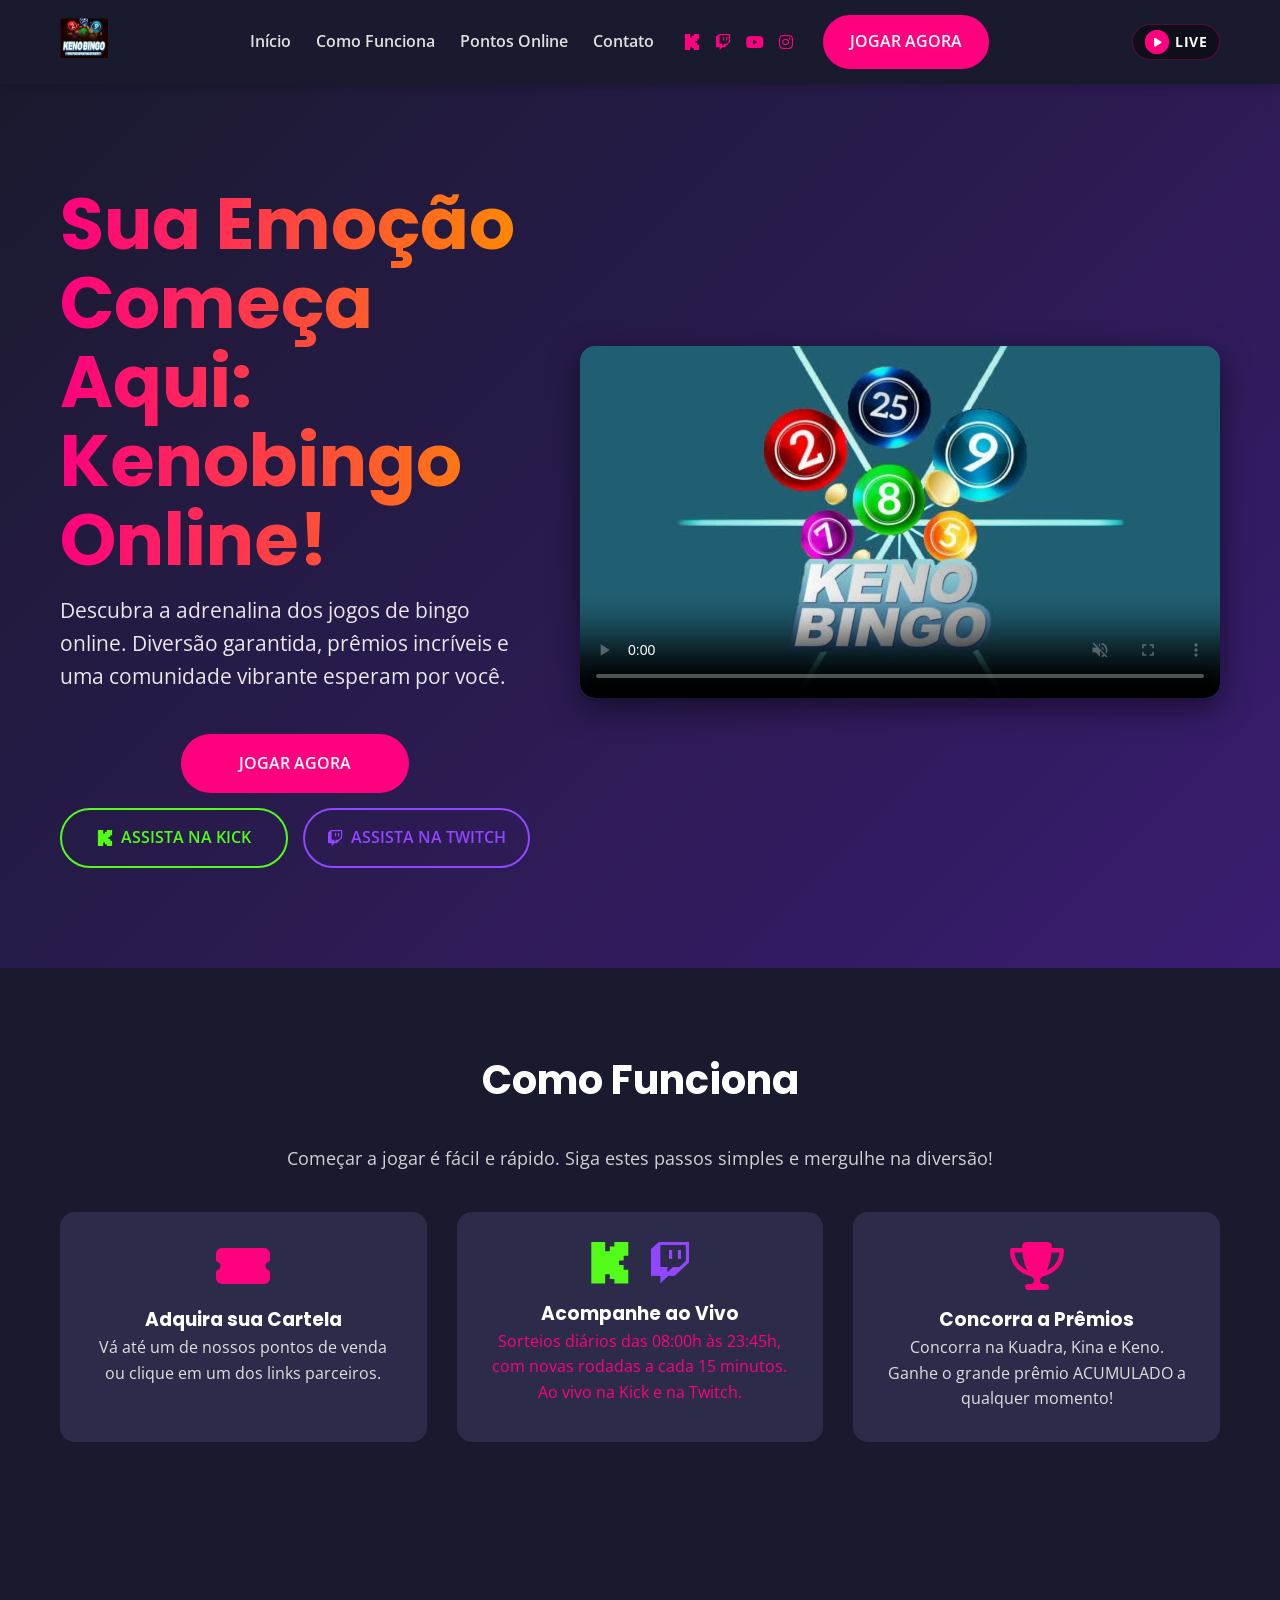
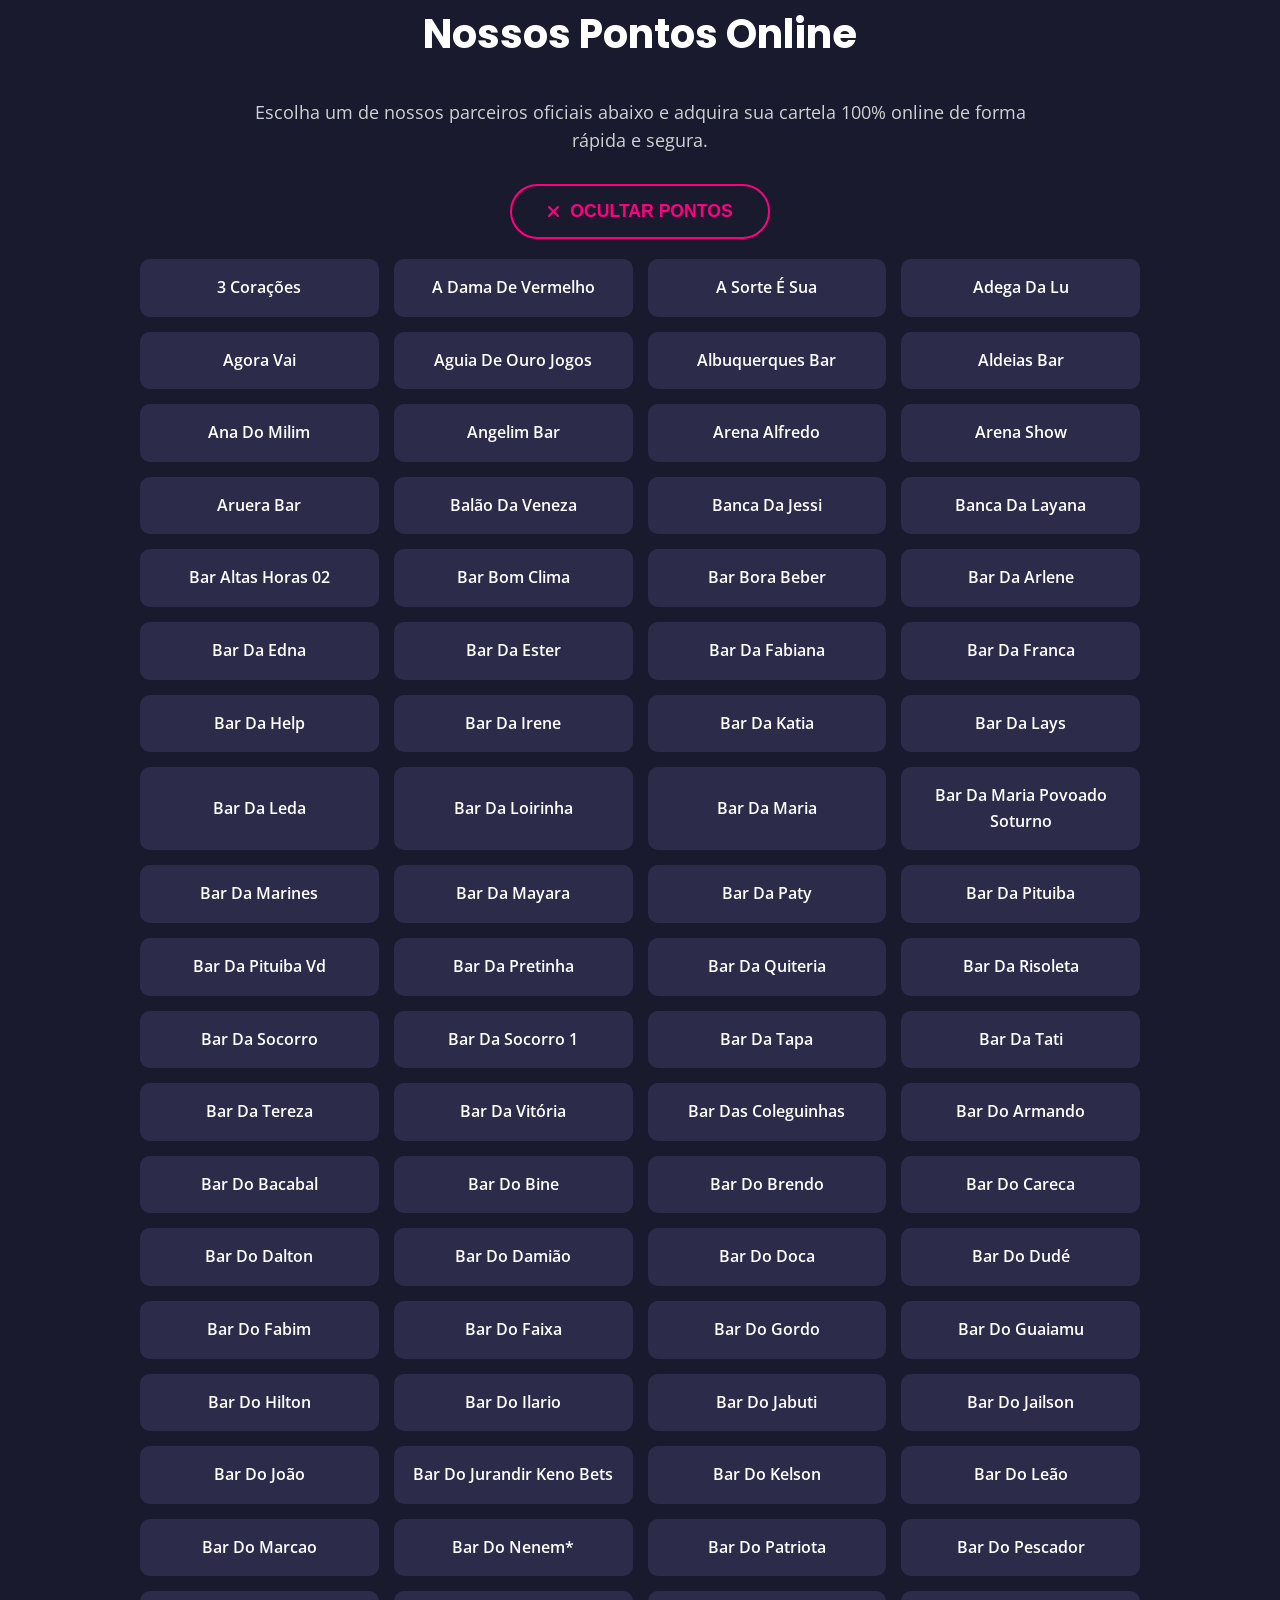
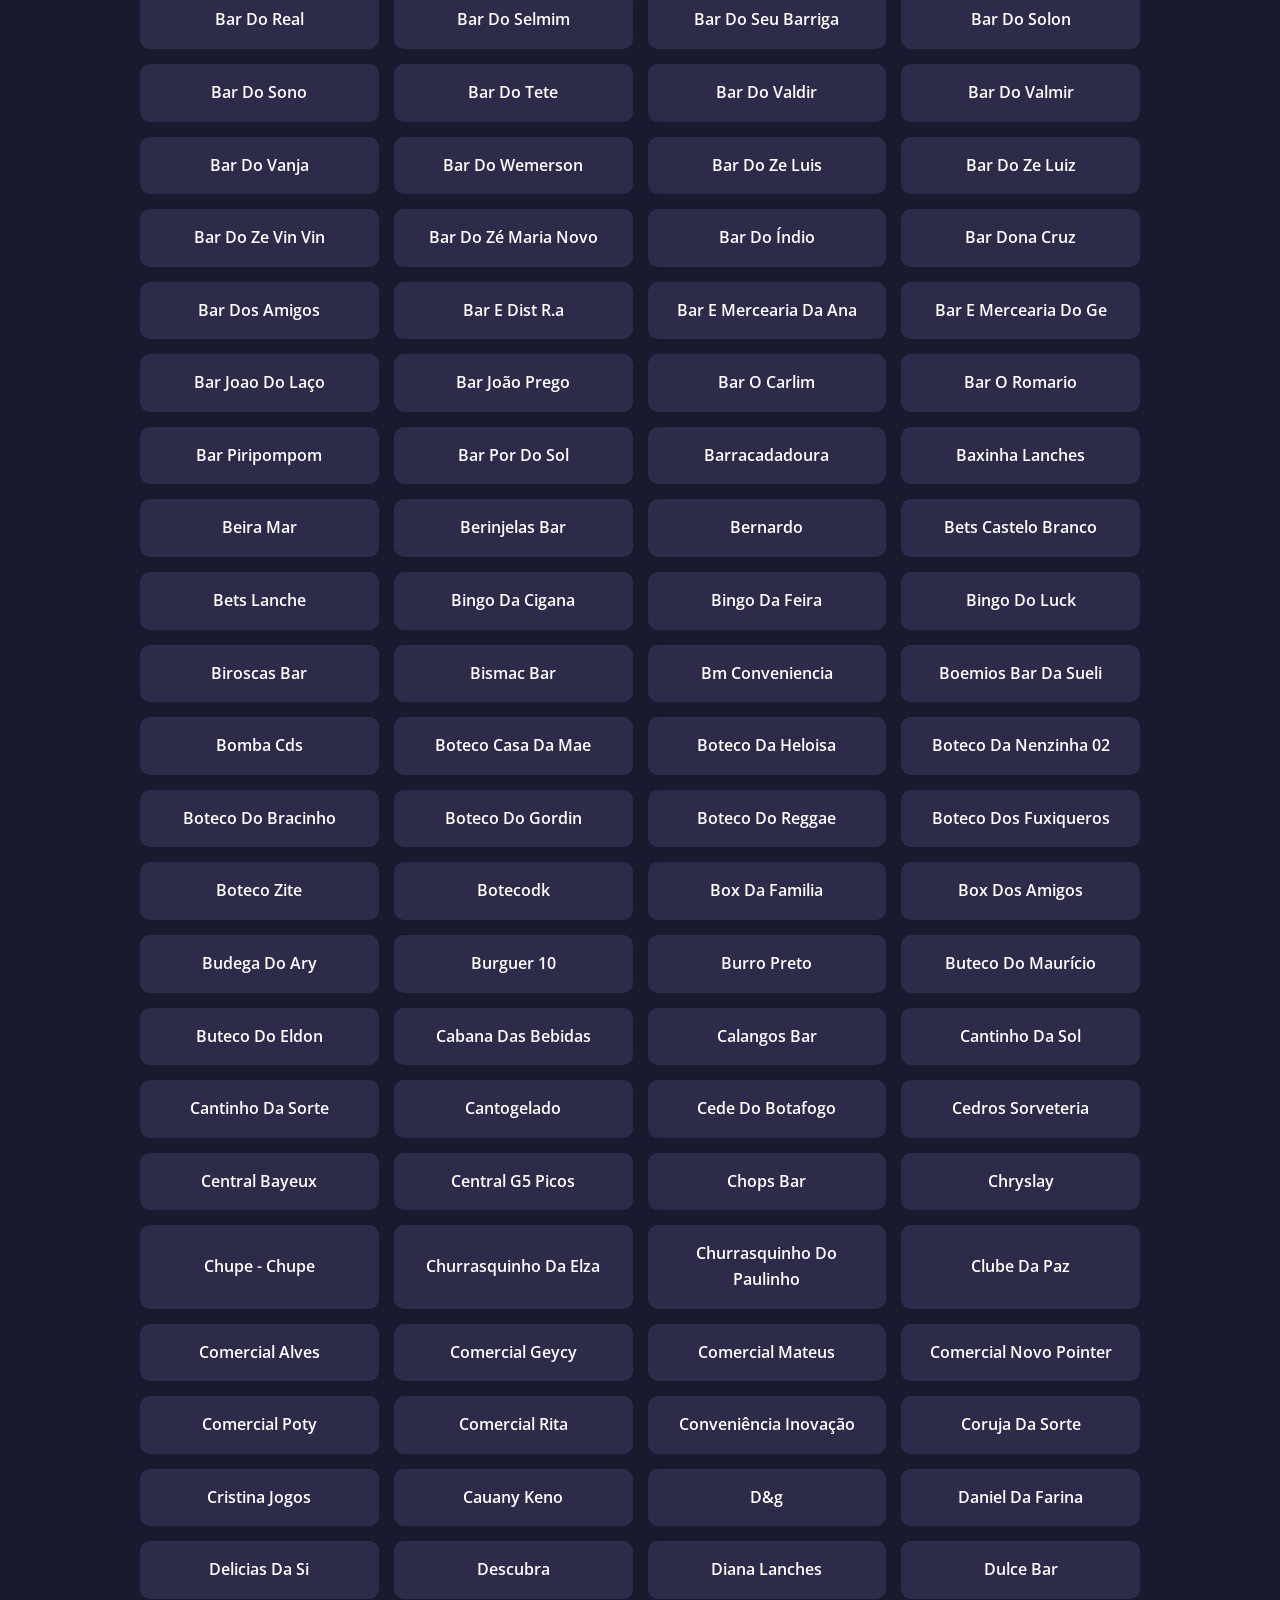
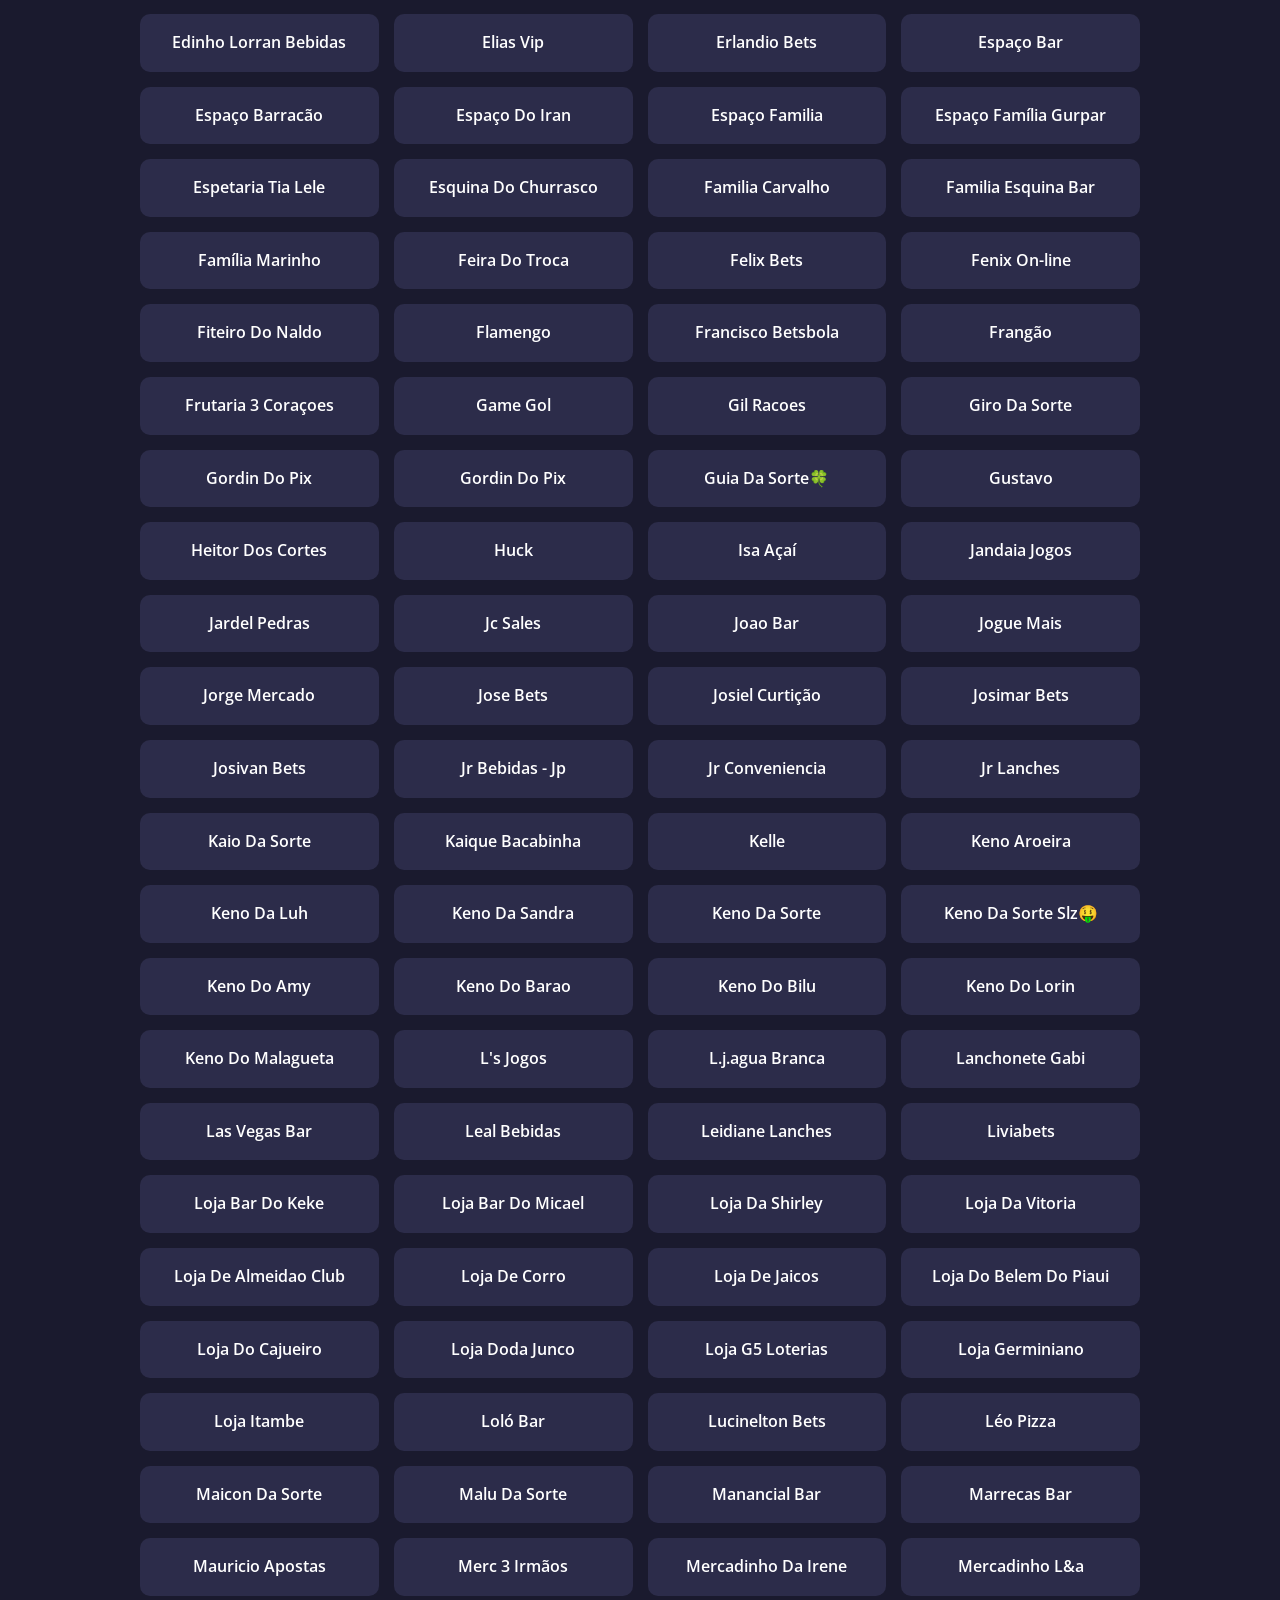
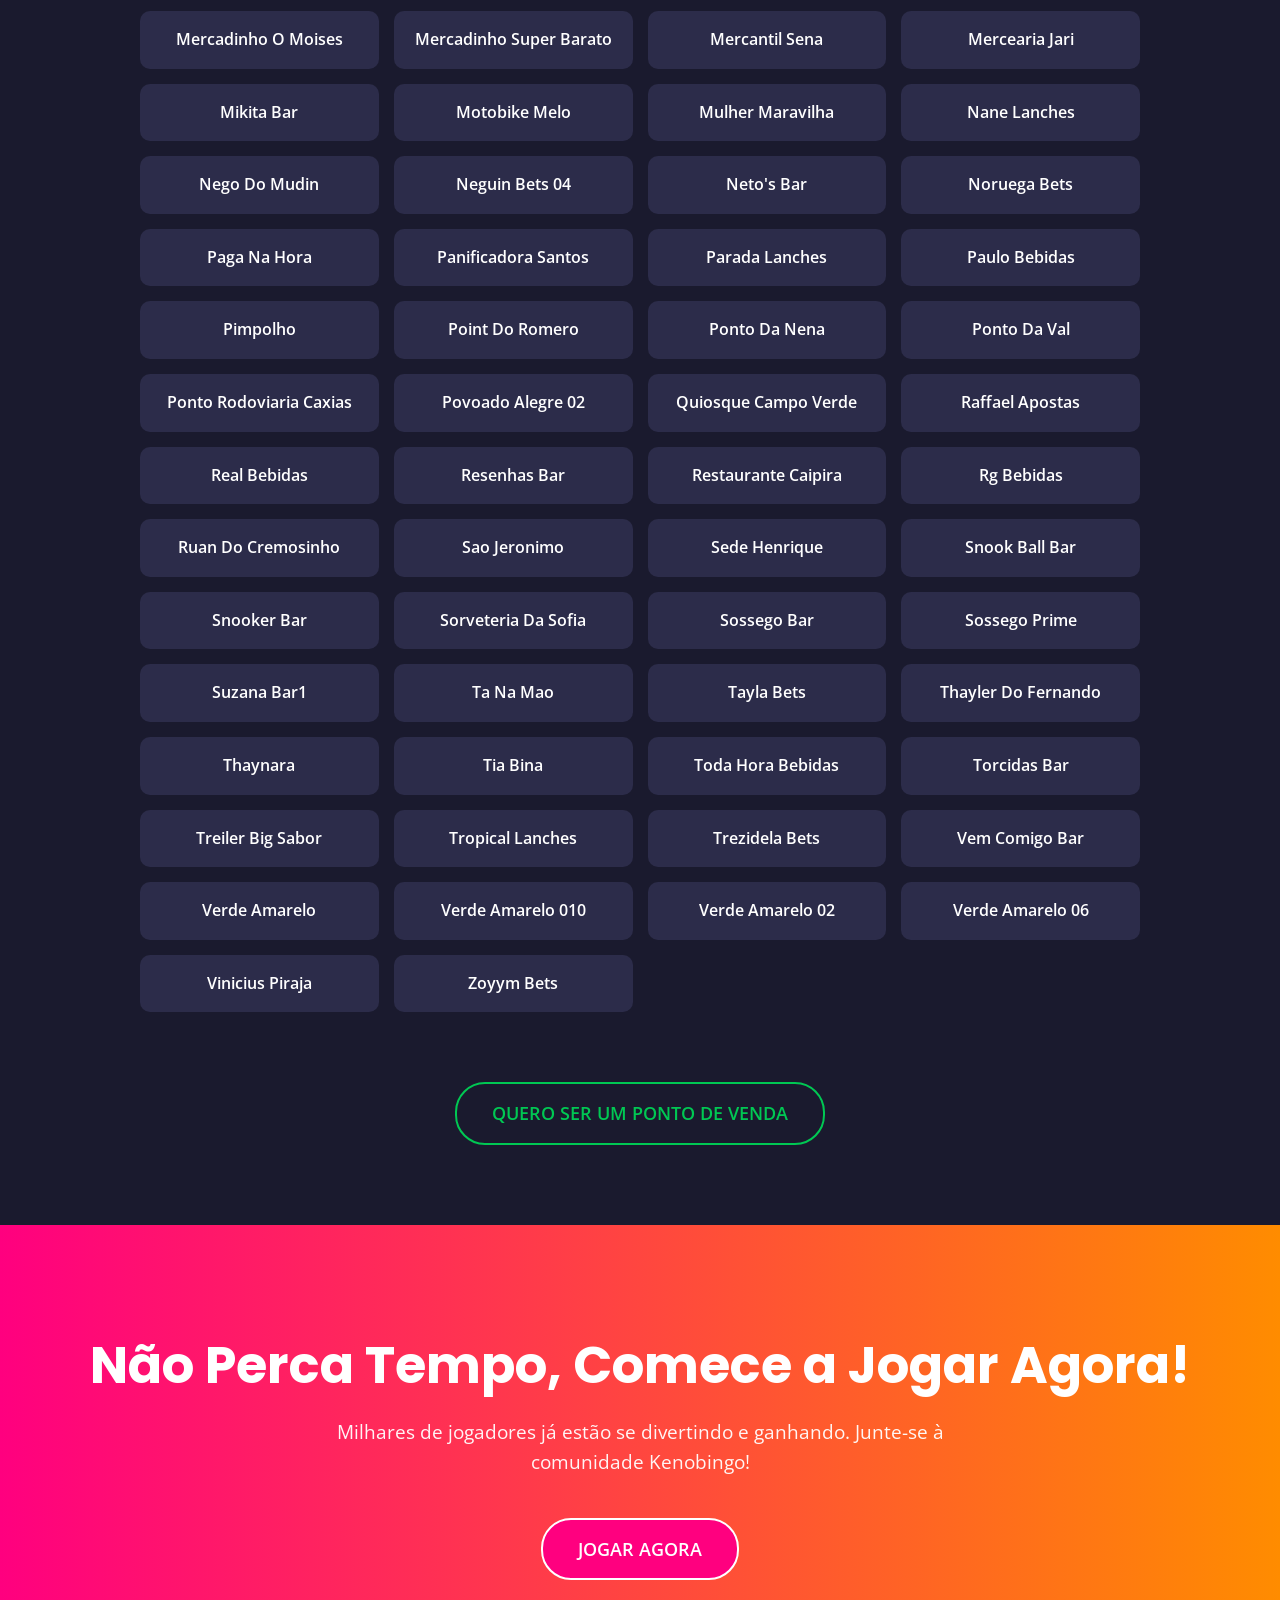
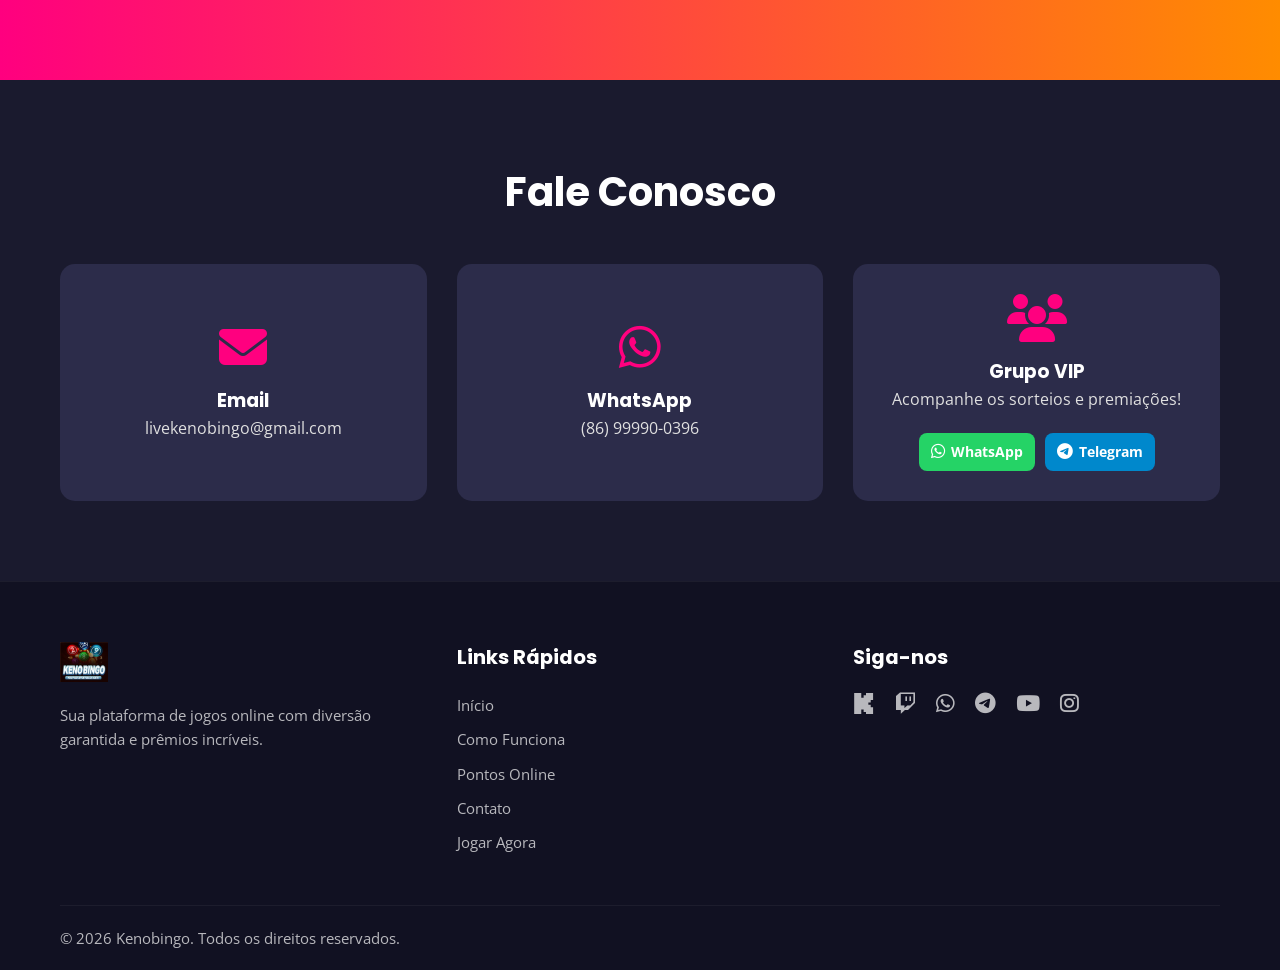
==== commit 1ae05228: "Kick como canal prioritario, escolha Kick/Twitch e melhorias de SEO/PWA/acessibilidade - Kick adicio" ====
--- a/index.html
+++ b/index.html
@@ -2,12 +2,50 @@
 <html lang="pt-BR">
 <head>
     <meta charset="UTF-8">
-    <meta name="viewport" content="width=device-width, initial-scale=1.0, maximum-scale=1.0, user-scalable=no">
+    <meta name="viewport" content="width=device-width, initial-scale=1.0">
     <title>Kenobingo - Sua Plataforma de Jogos Online</title>
     <meta name="description" content="Kenobingo: A melhor plataforma de jogos online. Divirta-se com nossos jogos, veja resultados e aproveite promoções exclusivas. Jogue agora!">
-
-    <link rel="icon" type="image/jpeg" href="icone-app.jpg">
-    <link rel="apple-touch-icon" href="icone-app.jpg">
+    <link rel="canonical" href="https://kenobingo.jmdiversoes.com/">
+
+    <meta property="og:type" content="website">
+    <meta property="og:title" content="Kenobingo - Sua Plataforma de Jogos Online">
+    <meta property="og:description" content="Kenobingo: A melhor plataforma de jogos online. Divirta-se com nossos jogos, veja resultados e aproveite promoções exclusivas. Jogue agora!">
+    <meta property="og:url" content="https://kenobingo.jmdiversoes.com/">
+    <meta property="og:image" content="https://kenobingo.jmdiversoes.com/og-image.jpg">
+    <meta property="og:image:width" content="1200">
+    <meta property="og:image:height" content="630">
+    <meta property="og:image:alt" content="Kenobingo - Hoje pode ser seu dia de sorte!">
+    <meta property="og:site_name" content="Kenobingo">
+    <meta property="og:locale" content="pt_BR">
+    <meta name="twitter:card" content="summary_large_image">
+    <meta name="twitter:image" content="https://kenobingo.jmdiversoes.com/og-image.jpg">
+
+    <script type="application/ld+json">
+    {
+      "@context": "https://schema.org",
+      "@type": "Organization",
+      "name": "Kenobingo",
+      "url": "https://kenobingo.jmdiversoes.com/",
+      "logo": "https://kenobingo.jmdiversoes.com/LOGOMARCA.jpg",
+      "email": "livekenobingo@gmail.com",
+      "contactPoint": [{
+        "@type": "ContactPoint",
+        "contactType": "customer support",
+        "telephone": "+55-86-99990-0396",
+        "email": "livekenobingo@gmail.com",
+        "availableLanguage": "Portuguese"
+      }],
+      "sameAs": [
+        "https://kick.com/livekenobingo",
+        "https://www.youtube.com/@livekenobingo",
+        "https://www.twitch.tv/livekenobingo",
+        "https://www.instagram.com/livekenobingo/"
+      ]
+    }
+    </script>
+
+    <link rel="icon" type="image/png" sizes="192x192" href="icon-192.png">
+    <link rel="apple-touch-icon" href="apple-touch-icon.png">
     <link rel="manifest" href="manifest.json">
     <meta name="apple-mobile-web-app-capable" content="yes">
     <meta name="apple-mobile-web-app-status-bar-style" content="black-translucent">
@@ -17,15 +55,15 @@
     <link rel="preconnect" href="https://fonts.gstatic.com" crossorigin>
     <link href="https://fonts.googleapis.com/css2?family=Open+Sans:wght@400;600;700&family=Poppins:wght@400;600;700&display=swap" rel="stylesheet">
 
-    <link rel="stylesheet" href="style.css">
-    <link rel="stylesheet" href="https://cdnjs.cloudflare.com/ajax/libs/font-awesome/6.0.0-beta3/css/all.min.css">
+    <link rel="stylesheet" href="style.css?v=10">
+    <link rel="stylesheet" href="https://cdnjs.cloudflare.com/ajax/libs/font-awesome/6.5.2/css/all.min.css" integrity="sha512-SnH5WK+bZxgPHs44uWIX+LLJAJ9/2PkPKZ5QiAj6Ta86w+fsb2TkcmfRyVX3pBnMFcV7oQPJkl9QevSCWr3W6A==" crossorigin="anonymous" referrerpolicy="no-referrer">
 </head>
 <body>
 
     <header class="header">
         <div class="container header-container">
             <a href="#home" class="logo">
-                <img src="LOGOMARCA.jpg" alt="Logo Kenobingo" style="height: 40px; width: auto;">
+                <img src="logo-header.jpg" alt="Logo Kenobingo" width="143" height="120" style="height: 40px; width: auto;">
             </a>
 
             <nav class="nav-menu desktop-only">
@@ -36,14 +74,15 @@
                     <li><a href="#contact">Contato</a></li>
                 </ul>
                 <div class="header-social-icons">
-                    <a href="https://www.twitch.tv/livekenobingo" target="_blank"><i class="fab fa-twitch"></i></a>
-                    <a href="https://www.youtube.com/@livekenobingo" target="_blank"><i class="fab fa-youtube"></i></a>
-                    <a href="https://www.instagram.com/livekenobingo/" target="_blank"><i class="fab fa-instagram"></i></a>
-                </div>
-                <a href="https://kenobingo.123client.net" target="_blank" class="btn-primary header-btn pulse-animation">Jogar Agora</a>
+                    <a href="https://kick.com/livekenobingo" target="_blank" rel="noopener" aria-label="Kick"><svg class="kick-icon" viewBox="0 0 24 24" aria-hidden="true"><path d="M1.333 0h8v5.333H12V2.667h2.667V0h8v8H20v2.667h-2.667v2.666H20V16h2.667v8h-8v-2.667H12v-2.666H9.333V24h-8Z"/></svg></a>
+                    <a href="https://www.twitch.tv/livekenobingo" target="_blank" rel="noopener" aria-label="Twitch"><i class="fab fa-twitch" aria-hidden="true"></i></a>
+                    <a href="https://www.youtube.com/@livekenobingo" target="_blank" rel="noopener" aria-label="YouTube"><i class="fab fa-youtube" aria-hidden="true"></i></a>
+                    <a href="https://www.instagram.com/livekenobingo/" target="_blank" rel="noopener" aria-label="Instagram"><i class="fab fa-instagram" aria-hidden="true"></i></a>
+                </div>
+                <a href="https://kenobingo.123client.net" target="_blank" rel="noopener" class="btn-primary header-btn pulse-animation">Jogar Agora</a>
             </nav>
 
-            <a href="https://www.twitch.tv/livekenobingo" target="_blank" class="live-btn-header">
+            <a href="https://kick.com/livekenobingo" target="_blank" rel="noopener" class="live-btn-header" aria-label="LIVE - assistir ao vivo" data-live-choice aria-haspopup="true" aria-expanded="false">
                 <div class="live-icon-wrapper">
                     <div class="pulse-ring"></div>
                     <i class="fas fa-play"></i>
@@ -59,13 +98,14 @@
                 <h1>Sua Emoção Começa Aqui: Kenobingo Online!</h1>
                 <p class="subtitle">Descubra a adrenalina dos jogos de bingo online. Diversão garantida, prêmios incríveis e uma comunidade vibrante esperam por você.</p>
                 <div class="hero-buttons">
-                    <a href="https://kenobingo.123client.net" target="_blank" class="btn-primary btn-large pulse-animation">Jogar Agora</a>
-                    <a href="https://www.twitch.tv/livekenobingo" target="_blank" class="btn-secondary btn-large">Assista ao Vivo</a>
+                    <a href="https://kenobingo.123client.net" target="_blank" rel="noopener" class="btn-primary btn-large pulse-animation">Jogar Agora</a>
+                    <a href="https://kick.com/livekenobingo" target="_blank" rel="noopener" class="btn-kick btn-large"><svg class="kick-icon" viewBox="0 0 24 24" aria-hidden="true"><path d="M1.333 0h8v5.333H12V2.667h2.667V0h8v8H20v2.667h-2.667v2.666H20V16h2.667v8h-8v-2.667H12v-2.666H9.333V24h-8Z"/></svg> Assista na Kick</a>
+                    <a href="https://www.twitch.tv/livekenobingo" target="_blank" rel="noopener" class="btn-secondary btn-large btn-twitch"><i class="fab fa-twitch"></i> Assista na Twitch</a>
                 </div>
             </div>
             <div class="hero-image">
-                <a href="https://kenobingo.123client.net" target="_blank">
-                    <video controls autoplay muted loop playsinline>
+                <a href="https://kenobingo.123client.net" target="_blank" rel="noopener">
+                    <video controls autoplay muted loop playsinline preload="metadata" poster="TV-poster.jpg">
                         <source src="TV.mp4" type="video/mp4">
                     </video>
                 </a>
@@ -84,10 +124,10 @@
                     <p>Vá até um de nossos pontos de venda ou clique em um dos links parceiros.</p>
                 </div>
                 
-                <a href="https://www.twitch.tv/livekenobingo" target="_blank" class="step-card fade-in active-effect custom-link-card">
-                    <i class="fab fa-twitch" style="color: #9146FF;"></i>
+                <a href="https://kick.com/livekenobingo" target="_blank" rel="noopener" class="step-card fade-in active-effect custom-link-card" data-live-choice aria-haspopup="true" aria-expanded="false">
+                    <div class="step-icons"><svg class="kick-icon" viewBox="0 0 24 24" aria-hidden="true" fill="#53FC18"><path d="M1.333 0h8v5.333H12V2.667h2.667V0h8v8H20v2.667h-2.667v2.666H20V16h2.667v8h-8v-2.667H12v-2.666H9.333V24h-8Z"/></svg><i class="fab fa-twitch" style="color: #9146FF;"></i></div>
                     <h3>Acompanhe ao Vivo</h3>
-                    <p>Sorteios diários das 08:00h às 23:45h, com novas rodadas a cada 15 minutos.</p>
+                    <p>Sorteios diários das 08:00h às 23:45h, com novas rodadas a cada 15 minutos. Ao vivo na Kick e na Twitch.</p>
                 </a>
 
                 <div class="step-card fade-in active-effect">
@@ -111,312 +151,312 @@
             </div>
 
             <div class="pontos-grid open" id="lista-pontos">
-                <a href="https://trescoracoes.123client.net" target="_blank" class="ponto-link active-effect">3 Corações</a>
-                <a href="https://adamadevermelho.123client.net" target="_blank" class="ponto-link active-effect">A Dama De Vermelho</a>
-                <a href="https://asorteesua.123client.net" target="_blank" class="ponto-link active-effect">A Sorte É Sua</a>
-                <a href="https://adegadalu.123client.net" target="_blank" class="ponto-link active-effect">Adega Da Lu</a>
-                <a href="https://agoravai.123client.net" target="_blank" class="ponto-link active-effect">Agora Vai</a>
-                <a href="https://aguiadeourojogos.123client.net" target="_blank" class="ponto-link active-effect">Aguia De Ouro Jogos</a>
-                <a href="https://albuquerquesbar.123client.net" target="_blank" class="ponto-link active-effect">Albuquerques Bar</a>
-                <a href="https://aldeiasbar.123client.net" target="_blank" class="ponto-link active-effect">Aldeias Bar</a>
-                <a href="https://anadomilim.123client.net" target="_blank" class="ponto-link active-effect">Ana Do Milim</a>
-                <a href="https://agelimbar.123client.net" target="_blank" class="ponto-link active-effect">Angelim Bar</a>
-                <a href="https://arenaalfredo.123client.net" target="_blank" class="ponto-link active-effect">Arena Alfredo</a>
-                <a href="https://arenashow.123client.net" target="_blank" class="ponto-link active-effect">Arena Show</a>
-                <a href="https://aruerabar.123client.net" target="_blank" class="ponto-link active-effect">Aruera Bar</a>
-                <a href="https://balaodaveneza.123client.net" target="_blank" class="ponto-link active-effect">Balão Da Veneza</a>
-                <a href="https://bancadajessi.123client.net" target="_blank" class="ponto-link active-effect">Banca Da Jessi</a>
-                <a href="https://bancadalayana.123client.net" target="_blank" class="ponto-link active-effect">Banca Da Layana</a>
-                <a href="https://baraltashoraspedreiras.123client.net" target="_blank" class="ponto-link active-effect">Bar Altas Horas 02</a>
-                <a href="https://barbomclima.123client.net" target="_blank" class="ponto-link active-effect">Bar Bom Clima</a>
-                <a href="https://barborabeber.123client.net" target="_blank" class="ponto-link active-effect">Bar Bora Beber</a>
-                <a href="https://bardaarlene.123client.net" target="_blank" class="ponto-link active-effect">Bar Da Arlene</a>
-                <a href="https://bardaedna.123client.net" target="_blank" class="ponto-link active-effect">Bar Da Edna</a>
-                <a href="https://bardaester.123client.net" target="_blank" class="ponto-link active-effect">Bar Da Ester</a>
-                <a href="https://bardafabiana.123client.net" target="_blank" class="ponto-link active-effect">Bar Da Fabiana</a>
-                <a href="https://bardafranca.123client.net" target="_blank" class="ponto-link active-effect">Bar Da Franca</a>
-                <a href="https://bardahelp.123client.net" target="_blank" class="ponto-link active-effect">Bar Da Help</a>
-                <a href="https://bardairene.123client.net" target="_blank" class="ponto-link active-effect">Bar Da Irene</a>
-                <a href="https://bardakatia.123client.net" target="_blank" class="ponto-link active-effect">Bar Da Katia</a>
-                <a href="https://bardalayss.123client.net" target="_blank" class="ponto-link active-effect">Bar Da Lays</a>
-                <a href="https://bardaleda.123client.net" target="_blank" class="ponto-link active-effect">Bar Da Leda</a>
-                <a href="https://bardaloirinha.123client.net" target="_blank" class="ponto-link active-effect">Bar Da Loirinha</a>
-                <a href="https://bardamariia.123client.net" target="_blank" class="ponto-link active-effect">Bar Da Maria</a>
-                <a href="https://barmariapovoado.123client.net" target="_blank" class="ponto-link active-effect">Bar Da Maria Povoado Soturno</a>
-                <a href="https://bardamarines.123client.net" target="_blank" class="ponto-link active-effect">Bar Da Marines</a>
-                <a href="https://bardamayara.123client.net" target="_blank" class="ponto-link active-effect">Bar Da Mayara</a>
-                <a href="https://bardapatydois.123client.net" target="_blank" class="ponto-link active-effect">Bar Da Paty</a>
-                <a href="https://bardapituiba.123client.net" target="_blank" class="ponto-link active-effect">Bar Da Pituiba</a>
-                <a href="https://bardapituibavd.123client.net" target="_blank" class="ponto-link active-effect">Bar Da Pituiba Vd</a>
-                <a href="https://bardapretinha.123client.net" target="_blank" class="ponto-link active-effect">Bar Da Pretinha</a>
-                <a href="https://bardaquiteria.123client.net" target="_blank" class="ponto-link active-effect">Bar Da Quiteria</a>
-                <a href="https://bardarisoleta.123client.net" target="_blank" class="ponto-link active-effect">Bar Da Risoleta</a>
-                <a href="https://bardasocorro.123client.net" target="_blank" class="ponto-link active-effect">Bar Da Socorro</a>
-                <a href="https://bardasocorroum.123client.net" target="_blank" class="ponto-link active-effect">Bar Da Socorro 1</a>
-                <a href="https://bardatapa.123client.net" target="_blank" class="ponto-link active-effect">Bar Da Tapa</a>
-                <a href="https://bardatati.123client.net" target="_blank" class="ponto-link active-effect">Bar Da Tati</a>
-                <a href="https://bardaterezadois.123client.net" target="_blank" class="ponto-link active-effect">Bar Da Tereza</a>
-                <a href="https://bardavitoria.123client.net" target="_blank" class="ponto-link active-effect">Bar Da Vitória</a>
-                <a href="https://bardascoleguinhass.123client.net" target="_blank" class="ponto-link active-effect">Bar Das Coleguinhas</a>
-                <a href="https://bardoarmando.123client.net" target="_blank" class="ponto-link active-effect">Bar Do Armando</a>
-                <a href="https://bardobacabal.123client.net" target="_blank" class="ponto-link active-effect">Bar Do Bacabal</a>
-                <a href="https://bardobine.123client.net" target="_blank" class="ponto-link active-effect">Bar Do Bine</a>
-                <a href="https://bardobrendo.123client.net" target="_blank" class="ponto-link active-effect">Bar Do Brendo</a>
-                <a href="https://barcareca.123client.net" target="_blank" class="ponto-link active-effect">Bar Do Careca</a>
-                <a href="https://bardodalton.123client.net" target="_blank" class="ponto-link active-effect">Bar Do Dalton</a>
-                <a href="https://bardodamiao.123client.net" target="_blank" class="ponto-link active-effect">Bar Do Damião</a>
-                <a href="https://bardodoca.123client.net" target="_blank" class="ponto-link active-effect">Bar Do Doca</a>
-                <a href="https://bardodude.123client.net" target="_blank" class="ponto-link active-effect">Bar Do Dudé</a>
-                <a href="https://bardofabim.123client.net" target="_blank" class="ponto-link active-effect">Bar Do Fabim</a>
-                <a href="https://bardofaixa.123client.net" target="_blank" class="ponto-link active-effect">Bar Do Faixa</a>
-                <a href="https://bardogordo.123client.net" target="_blank" class="ponto-link active-effect">Bar Do Gordo</a>
-                <a href="https://bardoguaiamu.123client.net" target="_blank" class="ponto-link active-effect">Bar Do Guaiamu</a>
-                <a href="https://bardohilton.123client.net" target="_blank" class="ponto-link active-effect">Bar Do Hilton</a>
-                <a href="https://bardoilario.123client.net" target="_blank" class="ponto-link active-effect">Bar Do Ilario</a>
-                <a href="https://bardojabuti.123client.net" target="_blank" class="ponto-link active-effect">Bar Do Jabuti</a>
-                <a href="https://bardojailsondois.123client.net" target="_blank" class="ponto-link active-effect">Bar Do Jailson</a>
-                <a href="https://baardojoao.123client.net" target="_blank" class="ponto-link active-effect">Bar Do João</a>
-                <a href="https://barjurandirkenobets.123client.net" target="_blank" class="ponto-link active-effect">Bar Do Jurandir Keno Bets</a>
-                <a href="https://bardokelson.123client.net" target="_blank" class="ponto-link active-effect">Bar Do Kelson</a>
-                <a href="https://bardoleaokeno.123client.net" target="_blank" class="ponto-link active-effect">Bar Do Leão</a>
-                <a href="https://barmarcao.123client.net" target="_blank" class="ponto-link active-effect">Bar Do Marcao</a>
-                <a href="https://bardonenem.123client.net" target="_blank" class="ponto-link active-effect">Bar Do Nenem*</a>
-                <a href="https://bardopatriota.123client.net" target="_blank" class="ponto-link active-effect">Bar Do Patriota</a>
-                <a href="https://barpescador.123client.net" target="_blank" class="ponto-link active-effect">Bar Do Pescador</a>
-                <a href="https://bardoreal.123client.net" target="_blank" class="ponto-link active-effect">Bar Do Real</a>
-                <a href="https://bardoselmim.123client.net" target="_blank" class="ponto-link active-effect">Bar Do Selmim</a>
-                <a href="https://bardoseubarriga.123client.net" target="_blank" class="ponto-link active-effect">Bar Do Seu Barriga</a>
-                <a href="https://bardosolon.123client.net" target="_blank" class="ponto-link active-effect">Bar Do Solon</a>
-                <a href="https://bardosono.123client.net" target="_blank" class="ponto-link active-effect">Bar Do Sono</a>
-                <a href="https://bardotete.123client.net" target="_blank" class="ponto-link active-effect">Bar Do Tete</a>
-                <a href="https://bardovaldir.123client.net" target="_blank" class="ponto-link active-effect">Bar Do Valdir</a>
-                <a href="https://bardovalmiir.123client.net" target="_blank" class="ponto-link active-effect">Bar Do Valmir</a>
-                <a href="https://bardovanja.123client.net" target="_blank" class="ponto-link active-effect">Bar Do Vanja</a>
-                <a href="https://bardowemerson.123client.net" target="_blank" class="ponto-link active-effect">Bar Do Wemerson</a>
-                <a href="https://bardozeluis.123client.net" target="_blank" class="ponto-link active-effect">Bar Do Ze Luis</a>
-                <a href="https://bardozeluiz.123client.net" target="_blank" class="ponto-link active-effect">Bar Do Ze Luiz</a>
-                <a href="https://bardozevinvin.123client.net" target="_blank" class="ponto-link active-effect">Bar Do Ze Vin Vin</a>
-                <a href="https://bardozemarianovo.123client.net" target="_blank" class="ponto-link active-effect">Bar Do Zé Maria Novo</a>
-                <a href="https://bardoindio.123client.net" target="_blank" class="ponto-link active-effect">Bar Do Índio</a>
-                <a href="https://bardonacruz.123client.net" target="_blank" class="ponto-link active-effect">Bar Dona Cruz</a>
-                <a href="https://bardosamigoos.123client.net" target="_blank" class="ponto-link active-effect">Bar Dos Amigos</a>
-                <a href="https://baredistra.123client.net" target="_blank" class="ponto-link active-effect">Bar E Dist R.a</a>
-                <a href="https://baremerceariadaana.123client.net" target="_blank" class="ponto-link active-effect">Bar E Mercearia Da Ana</a>
-                <a href="https://barmerceariage.123client.net" target="_blank" class="ponto-link active-effect">Bar E Mercearia Do Ge</a>
-                <a href="https://baracainordestino.123client.net" target="_blank" class="ponto-link active-effect">Bar Joao Do Laço</a>
-                <a href="https://barjoaoprego.123client.net" target="_blank" class="ponto-link active-effect">Bar João Prego</a>
-                <a href="https://bardocarlim.123client.net" target="_blank" class="ponto-link active-effect">Bar O Carlim</a>
-                <a href="https://baroromario.123client.net" target="_blank" class="ponto-link active-effect">Bar O Romario</a>
-                <a href="https://barpiripompom.123client.net" target="_blank" class="ponto-link active-effect">Bar Piripompom</a>
-                <a href="https://barpordosoldois.123client.net" target="_blank" class="ponto-link active-effect">Bar Por Do Sol</a>
-                <a href="https://barracadadoura.123client.net" target="_blank" class="ponto-link active-effect">Barracadadoura</a>
-                <a href="https://baxinhalanches.123client.net" target="_blank" class="ponto-link active-effect">Baxinha Lanches</a>
-                <a href="https://beiramar.123client.net" target="_blank" class="ponto-link active-effect">Beira Mar</a>
-                <a href="https://berinjelasbar.123client.net" target="_blank" class="ponto-link active-effect">Berinjelas Bar</a>
-                <a href="https://bernardo.123client.net" target="_blank" class="ponto-link active-effect">Bernardo</a>
-                <a href="https://betscastelobranco.123client.net" target="_blank" class="ponto-link active-effect">Bets Castelo Branco</a>
-                <a href="https://betslanche.123client.net" target="_blank" class="ponto-link active-effect">Bets Lanche</a>
-                <a href="https://bigodacigana.123client.net" target="_blank" class="ponto-link active-effect">Bingo Da Cigana</a>
-                <a href="https://bingodafeira.123client.net" target="_blank" class="ponto-link active-effect">Bingo Da Feira</a>
-                <a href="https://bingodoluck.123client.net" target="_blank" class="ponto-link active-effect">Bingo Do Luck</a>
-                <a href="https://birocasbar.123client.net" target="_blank" class="ponto-link active-effect">Biroscas Bar</a>
-                <a href="https://bismacbar.123client.net" target="_blank" class="ponto-link active-effect">Bismac Bar</a>
-                <a href="https://bmcoveniencia.123client.net" target="_blank" class="ponto-link active-effect">Bm Conveniencia</a>
-                <a href="https://boemiosbardasueli.123client.net" target="_blank" class="ponto-link active-effect">Boemios Bar Da Sueli</a>
-                <a href="https://bombacds.123client.net" target="_blank" class="ponto-link active-effect">Bomba Cds</a>
-                <a href="https://botecocasadamae.123client.net" target="_blank" class="ponto-link active-effect">Boteco Casa Da Mae</a>
-                <a href="https://botecodaheloisa.123client.net" target="_blank" class="ponto-link active-effect">Boteco Da Heloisa</a>
-                <a href="https://boteconenzinhadois.123client.net" target="_blank" class="ponto-link active-effect">Boteco Da Nenzinha 02</a>
-                <a href="https://botecodobracinho.123client.net" target="_blank" class="ponto-link active-effect">Boteco Do Bracinho</a>
-                <a href="https://botecodogordin.123client.net" target="_blank" class="ponto-link active-effect">Boteco Do Gordin</a>
-                <a href="https://botecodoreggae.123client.net" target="_blank" class="ponto-link active-effect">Boteco Do Reggae</a>
-                <a href="https://fuxiqueros.123client.net" target="_blank" class="ponto-link active-effect">Boteco Dos Fuxiqueros</a>
-                <a href="https://botecozite.123client.net" target="_blank" class="ponto-link active-effect">Boteco Zite</a>
-                <a href="https://botecodk.123client.net" target="_blank" class="ponto-link active-effect">Botecodk</a>
-                <a href="https://boxdafamilia.123client.net" target="_blank" class="ponto-link active-effect">Box Da Familia</a>
-                <a href="https://boxdosamigos.123client.net" target="_blank" class="ponto-link active-effect">Box Dos Amigos</a>
-                <a href="https://budegadoary.123client.net" target="_blank" class="ponto-link active-effect">Budega Do Ary</a>
-                <a href="https://burguerdez.123client.net" target="_blank" class="ponto-link active-effect">Burguer 10</a>
-                <a href="https://burropreto.123client.net" target="_blank" class="ponto-link active-effect">Burro Preto</a>
-                <a href="https://butecodomaruricio.123client.net" target="_blank" class="ponto-link active-effect">Buteco Do Maurício</a>
-                <a href="https://butecodoeldon.123client.net" target="_blank" class="ponto-link active-effect">Buteco Do Eldon</a>
-                <a href="https://bardamorena.123client.net" target="_blank" class="ponto-link active-effect">Cabana Das Bebidas</a>
-                <a href="https://calangosbar.123client.net" target="_blank" class="ponto-link active-effect">Calangos Bar</a>
-                <a href="https://cantinhodasol.123client.net" target="_blank" class="ponto-link active-effect">Cantinho Da Sol</a>
-                <a href="https://fortunekeno.123client.net" target="_blank" class="ponto-link active-effect">Cantinho Da Sorte</a>
-                <a href="https://cantogelado.123client.net" target="_blank" class="ponto-link active-effect">Cantogelado</a>
-                <a href="https://cededobotafogo.123client.net" target="_blank" class="ponto-link active-effect">Cede Do Botafogo</a>
-                <a href="https://cedrossorveteria.123client.net" target="_blank" class="ponto-link active-effect">Cedros Sorveteria</a>
-                <a href="https://centralbayeux.123client.net" target="_blank" class="ponto-link active-effect">Central Bayeux</a>
-                <a href="https://centralgcincopicos.123client.net" target="_blank" class="ponto-link active-effect">Central G5 Picos</a>
-                <a href="https://chopbar.123client.net" target="_blank" class="ponto-link active-effect">Chops Bar</a>
-                <a href="https://chryslay.123client.net" target="_blank" class="ponto-link active-effect">Chryslay</a>
-                <a href="https://chupechupe.123client.net" target="_blank" class="ponto-link active-effect">Chupe - Chupe</a>
-                <a href="https://churrasquinhodaelza.123client.net" target="_blank" class="ponto-link active-effect">Churrasquinho Da Elza</a>
-                <a href="https://churrasquinhodopaulinho.123client.net" target="_blank" class="ponto-link active-effect">Churrasquinho Do Paulinho</a>
-                <a href="https://clubedapaz.123client.net" target="_blank" class="ponto-link active-effect">Clube Da Paz</a>
-                <a href="https://comercialalves.123client.net" target="_blank" class="ponto-link active-effect">Comercial Alves</a>
-                <a href="https://comerialgeycy.123client.net" target="_blank" class="ponto-link active-effect">Comercial Geycy</a>
-                <a href="https://comercialmateus.123client.net" target="_blank" class="ponto-link active-effect">Comercial Mateus</a>
-                <a href="https://comercialnovopointer.123client.net" target="_blank" class="ponto-link active-effect">Comercial Novo Pointer</a>
-                <a href="https://comercialpoty.123client.net" target="_blank" class="ponto-link active-effect">Comercial Poty</a>
-                <a href="https://comercialriita.123client.net" target="_blank" class="ponto-link active-effect">Comercial Rita</a>
-                <a href="https://convenienciainovacao.123client.net" target="_blank" class="ponto-link active-effect">Conveniência Inovação</a>
-                <a href="https://corujadasorte.123client.net" target="_blank" class="ponto-link active-effect">Coruja Da Sorte</a>
-                <a href="https://cristinajogos.123client.net" target="_blank" class="ponto-link active-effect">Cristina Jogos</a>
-                <a href="https://bancadozezeca.123client.net" target="_blank" class="ponto-link active-effect">Cauany Keno</a>
-                <a href="https://degadamaria.123client.net" target="_blank" class="ponto-link active-effect">D&g</a>
-                <a href="https://danieldafarinha.123client.net" target="_blank" class="ponto-link active-effect">Daniel Da Farina</a>
-                <a href="https://deliciasdasi.123client.net" target="_blank" class="ponto-link active-effect">Delicias Da Si</a>
-                <a href="https://descubra.123client.net" target="_blank" class="ponto-link active-effect">Descubra</a>
-                <a href="https://dianalaches.123client.net" target="_blank" class="ponto-link active-effect">Diana Lanches</a>
-                <a href="https://dulcebar.123client.net" target="_blank" class="ponto-link active-effect">Dulce Bar</a>
-                <a href="https://edinholorranbebidas.123client.net" target="_blank" class="ponto-link active-effect">Edinho Lorran Bebidas</a>
-                <a href="https://eliasvip.123client.net" target="_blank" class="ponto-link active-effect">Elias Vip</a>
-                <a href="https://erlandiobets.123client.net" target="_blank" class="ponto-link active-effect">Erlandio Bets</a>
-                <a href="https://espacobar.123client.net" target="_blank" class="ponto-link active-effect">Espaço Bar</a>
-                <a href="https://espacobarracao.123client.net" target="_blank" class="ponto-link active-effect">Espaço Barracão</a>
-                <a href="https://espacodoiran.123client.net" target="_blank" class="ponto-link active-effect">Espaço Do Iran</a>
-                <a href="https://lidiavariedades.123client.net" target="_blank" class="ponto-link active-effect">Espaço Familia</a>
-                <a href="https://espacofamiliagurpar.123client.net" target="_blank" class="ponto-link active-effect">Espaço Família Gurpar</a>
-                <a href="https://espetariatialele.123client.net" target="_blank" class="ponto-link active-effect">Espetaria Tia Lele</a>
-                <a href="https://esquinadochurrasco.123client.net" target="_blank" class="ponto-link active-effect">Esquina Do Churrasco</a>
-                <a href="https://familiacarvalho.123client.net" target="_blank" class="ponto-link active-effect">Familia Carvalho</a>
-                <a href="https://familiaesquinabar.123client.net" target="_blank" class="ponto-link active-effect">Familia Esquina Bar</a>
-                <a href="https://kenodosavos.123client.net" target="_blank" class="ponto-link active-effect">Família Marinho</a>
-                <a href="https://feiradotroca.123client.net" target="_blank" class="ponto-link active-effect">Feira Do Troca</a>
-                <a href="https://felixbets.123client.net" target="_blank" class="ponto-link active-effect">Felix Bets</a>
-                <a href="https://fenixonline.123client.net" target="_blank" class="ponto-link active-effect">Fenix On-line</a>
-                <a href="https://fiteirodonaldo.123client.net" target="_blank" class="ponto-link active-effect">Fiteiro Do Naldo</a>
-                <a href="https://flamengo.123client.net" target="_blank" class="ponto-link active-effect">Flamengo</a>
-                <a href="https://lionbets.123client.net" target="_blank" class="ponto-link active-effect">Francisco Betsbola</a>
-                <a href="https://frangao.123client.net" target="_blank" class="ponto-link active-effect">Frangão</a>
-                <a href="https://frutariatreiscoracoes.123client.net" target="_blank" class="ponto-link active-effect">Frutaria 3 Coraçoes</a>
-                <a href="https://gamegol.123client.net" target="_blank" class="ponto-link active-effect">Game Gol</a>
-                <a href="https://gilracoes.123client.net" target="_blank" class="ponto-link active-effect">Gil Racoes</a>
-                <a href="https://girodasorte.123client.net" target="_blank" class="ponto-link active-effect">Giro Da Sorte</a>
-                <a href="https://gordinpix.123client.net" target="_blank" class="ponto-link active-effect">Gordin Do Pix</a>
-                <a href="https://gordindopix.123client.net" target="_blank" class="ponto-link active-effect">Gordin Do Pix</a>
-                <a href="https://guiadasorte.123client.net" target="_blank" class="ponto-link active-effect">Guia Da Sorte🍀</a>
-                <a href="https://gustavo.123client.net" target="_blank" class="ponto-link active-effect">Gustavo</a>
-                <a href="https://heitordoscortes.123client.net" target="_blank" class="ponto-link active-effect">Heitor Dos Cortes</a>
-                <a href="https://huck.123client.net" target="_blank" class="ponto-link active-effect">Huck</a>
-                <a href="https://isaacai.123client.net" target="_blank" class="ponto-link active-effect">Isa Açaí</a>
-                <a href="https://jandaiajogos.123client.net" target="_blank" class="ponto-link active-effect">Jandaia Jogos</a>
-                <a href="https://jardelpedras.123client.net" target="_blank" class="ponto-link active-effect">Jardel Pedras</a>
-                <a href="https://pracadobonfin.123client.net" target="_blank" class="ponto-link active-effect">Jc Sales</a>
-                <a href="https://joaobar.123client.net" target="_blank" class="ponto-link active-effect">Joao Bar</a>
-                <a href="https://joguemais.123client.net" target="_blank" class="ponto-link active-effect">Jogue Mais</a>
-                <a href="https://jorgemercado.123client.net" target="_blank" class="ponto-link active-effect">Jorge Mercado</a>
-                <a href="https://josebets.123client.net" target="_blank" class="ponto-link active-effect">Jose Bets</a>
-                <a href="https://josielcurticao.123client.net" target="_blank" class="ponto-link active-effect">Josiel Curtição</a>
-                <a href="https://josimarbets.123client.net" target="_blank" class="ponto-link active-effect">Josimar Bets</a>
-                <a href="https://josivanbets.123client.net" target="_blank" class="ponto-link active-effect">Josivan Bets</a>
-                <a href="https://jrbebidasjp.123client.net" target="_blank" class="ponto-link active-effect">Jr Bebidas - Jp</a>
-                <a href="https://jrconveniencia.123client.net" target="_blank" class="ponto-link active-effect">Jr Conveniencia</a>
-                <a href="https://jrlanches.123client.net" target="_blank" class="ponto-link active-effect">Jr Lanches</a>
-                <a href="https://kaiodasorte.123client.net" target="_blank" class="ponto-link active-effect">Kaio Da Sorte</a>
-                <a href="https://kaiquebacabinha.123client.net" target="_blank" class="ponto-link active-effect">Kaique Bacabinha</a>
-                <a href="https://kelle.123client.net" target="_blank" class="ponto-link active-effect">Kelle</a>
-                <a href="https://kenoaroeira.123client.net" target="_blank" class="ponto-link active-effect">Keno Aroeira</a>
-                <a href="https://kenodaluh.123client.net" target="_blank" class="ponto-link active-effect">Keno Da Luh</a>
-                <a href="https://kenodasandraa.123client.net" target="_blank" class="ponto-link active-effect">Keno Da Sandra</a>
-                <a href="https://kenodasortetv.123client.net" target="_blank" class="ponto-link active-effect">Keno Da Sorte</a>
-                <a href="https://kenodasorteslz.123client.net" target="_blank" class="ponto-link active-effect">Keno Da Sorte Slz🤑</a>
-                <a href="https://kenodoapollo.123client.net" target="_blank" class="ponto-link active-effect">Keno Do Amy</a>
-                <a href="https://kenodobarao.123client.net" target="_blank" class="ponto-link active-effect">Keno Do Barao</a>
-                <a href="https://mckeno.123client.net" target="_blank" class="ponto-link active-effect">Keno Do Bilu</a>
-                <a href="https://kenodolorin.123client.net" target="_blank" class="ponto-link active-effect">Keno Do Lorin</a>
-                <a href="https://kenodomalagueta.123client.net" target="_blank" class="ponto-link active-effect">Keno Do Malagueta</a>
-                <a href="https://lsjogos.123client.net" target="_blank" class="ponto-link active-effect">L's Jogos</a>
-                <a href="https://ljaguabranca.123client.net" target="_blank" class="ponto-link active-effect">L.j.agua Branca</a>
-                <a href="https://lanchonetegabi.123client.net" target="_blank" class="ponto-link active-effect">Lanchonete Gabi</a>
-                <a href="https://lasvegasbar.123client.net" target="_blank" class="ponto-link active-effect">Las Vegas Bar</a>
-                <a href="https://lealbebidas.123client.net" target="_blank" class="ponto-link active-effect">Leal Bebidas</a>
-                <a href="https://leidianelanches.123client.net" target="_blank" class="ponto-link active-effect">Leidiane Lanches</a>
-                <a href="https://liviabetscx.123client.net" target="_blank" class="ponto-link active-effect">Liviabets</a>
-                <a href="https://lojabardokeke.123client.net" target="_blank" class="ponto-link active-effect">Loja Bar Do Keke</a>
-                <a href="https://bardomicael.123client.net" target="_blank" class="ponto-link active-effect">Loja Bar Do Micael</a>
-                <a href="https://lojashirley.123client.net" target="_blank" class="ponto-link active-effect">Loja Da Shirley</a>
-                <a href="https://lojadavitoria.123client.net" target="_blank" class="ponto-link active-effect">Loja Da Vitoria</a>
-                <a href="https://lojadealmeidaoclub.123client.net" target="_blank" class="ponto-link active-effect">Loja De Almeidao Club</a>
-                <a href="https://lojadecorro.123client.net" target="_blank" class="ponto-link active-effect">Loja De Corro</a>
-                <a href="https://lojadejaicos.123client.net" target="_blank" class="ponto-link active-effect">Loja De Jaicos</a>
-                <a href="https://lojabelempiaui.123client.net" target="_blank" class="ponto-link active-effect">Loja Do Belem Do Piaui</a>
-                <a href="https://lojadocajueiro.123client.net" target="_blank" class="ponto-link active-effect">Loja Do Cajueiro</a>
-                <a href="https://lojadodajunco.123client.net" target="_blank" class="ponto-link active-effect">Loja Doda Junco</a>
-                <a href="https://lojagcinco.123client.net" target="_blank" class="ponto-link active-effect">Loja G5 Loterias</a>
-                <a href="https://lojagerminiano.123client.net" target="_blank" class="ponto-link active-effect">Loja Germiniano</a>
-                <a href="https://lojaitabe.123client.net" target="_blank" class="ponto-link active-effect">Loja Itambe</a>
-                <a href="https://lolobar.123client.net" target="_blank" class="ponto-link active-effect">Loló Bar</a>
-                <a href="https://lucineltonbets.123client.net" target="_blank" class="ponto-link active-effect">Lucinelton Bets</a>
-                <a href="https://leopizza.123client.net" target="_blank" class="ponto-link active-effect">Léo Pizza</a>
-                <a href="https://maicondasorte.123client.net" target="_blank" class="ponto-link active-effect">Maicon Da Sorte</a>
-                <a href="https://maludasorte.123client.net" target="_blank" class="ponto-link active-effect">Malu Da Sorte</a>
-                <a href="https://manancialbar.123client.net" target="_blank" class="ponto-link active-effect">Manancial Bar</a>
-                <a href="https://marrecasbar.123client.net" target="_blank" class="ponto-link active-effect">Marrecas Bar</a>
-                <a href="https://mauricioapostas.123client.net" target="_blank" class="ponto-link active-effect">Mauricio Apostas</a>
-                <a href="https://merctresirmaos.123client.net" target="_blank" class="ponto-link active-effect">Merc 3 Irmãos</a>
-                <a href="https://mercadinhodairene.123client.net" target="_blank" class="ponto-link active-effect">Mercadinho Da Irene</a>
-                <a href="https://mercadinholea.123client.net" target="_blank" class="ponto-link active-effect">Mercadinho L&a</a>
-                <a href="https://mercadinhoomoises.123client.net" target="_blank" class="ponto-link active-effect">Mercadinho O Moises</a>
-                <a href="https://mercadinhosuperbarato.123client.net" target="_blank" class="ponto-link active-effect">Mercadinho Super Barato</a>
-                <a href="https://mercantilsena.123client.net" target="_blank" class="ponto-link active-effect">Mercantil Sena</a>
-                <a href="https://merceariajari.123client.net" target="_blank" class="ponto-link active-effect">Mercearia Jari</a>
-                <a href="https://mikitabar.123client.net" target="_blank" class="ponto-link active-effect">Mikita Bar</a>
-                <a href="https://motobikemelo.123client.net" target="_blank" class="ponto-link active-effect">Motobike Melo</a>
-                <a href="https://mulhermaravilha.123client.net" target="_blank" class="ponto-link active-effect">Mulher Maravilha</a>
-                <a href="https://nanelanches.123client.net" target="_blank" class="ponto-link active-effect">Nane Lanches</a>
-                <a href="https://negodomudin.123client.net" target="_blank" class="ponto-link active-effect">Nego Do Mudin</a>
-                <a href="https://neguinbetszeroquatro.123client.net" target="_blank" class="ponto-link active-effect">Neguin Bets 04</a>
-                <a href="https://netosbar.123client.net" target="_blank" class="ponto-link active-effect">Neto's Bar</a>
-                <a href="https://noruegabets.123client.net" target="_blank" class="ponto-link active-effect">Noruega Bets</a>
-                <a href="https://paganahora.123client.net" target="_blank" class="ponto-link active-effect">Paga Na Hora</a>
-                <a href="https://panificadorasantos.123client.net" target="_blank" class="ponto-link active-effect">Panificadora Santos</a>
-                <a href="https://paradalanches.123client.net" target="_blank" class="ponto-link active-effect">Parada Lanches</a>
-                <a href="https://paulobebidas.123client.net" target="_blank" class="ponto-link active-effect">Paulo Bebidas</a>
-                <a href="https://pimpolho.123client.net" target="_blank" class="ponto-link active-effect">Pimpolho</a>
-                <a href="https://pointdoromero.123client.net" target="_blank" class="ponto-link active-effect">Point Do Romero</a>
-                <a href="https://pontodanena.123client.net" target="_blank" class="ponto-link active-effect">Ponto Da Nena</a>
-                <a href="https://pontodaval.123client.net" target="_blank" class="ponto-link active-effect">Ponto Da Val</a>
-                <a href="https://restorbardafran.123client.net" target="_blank" class="ponto-link active-effect">Ponto Rodoviaria Caxias</a>
-                <a href="https://povoadoalegredois.123client.net" target="_blank" class="ponto-link active-effect">Povoado Alegre 02</a>
-                <a href="https://quiosquecampoverde.123client.net" target="_blank" class="ponto-link active-effect">Quiosque Campo Verde</a>
-                <a href="https://raffaelapostas.123client.net" target="_blank" class="ponto-link active-effect">Raffael Apostas</a>
-                <a href="https://realbebidas.123client.net" target="_blank" class="ponto-link active-effect">Real Bebidas</a>
-                <a href="https://resenhasbar.123client.net" target="_blank" class="ponto-link active-effect">Resenhas Bar</a>
-                <a href="https://restaurantecaipira.123client.net" target="_blank" class="ponto-link active-effect">Restaurante Caipira</a>
-                <a href="https://rgbebidas.123client.net" target="_blank" class="ponto-link active-effect">Rg Bebidas</a>
-                <a href="https://ruandocremosinho.123client.net" target="_blank" class="ponto-link active-effect">Ruan Do Cremosinho</a>
-                <a href="https://saojeronimo.123client.net" target="_blank" class="ponto-link active-effect">Sao Jeronimo</a>
-                <a href="https://sedehenrique.123client.net" target="_blank" class="ponto-link active-effect">Sede Henrique</a>
-                <a href="https://snookballbar.123client.net" target="_blank" class="ponto-link active-effect">Snook Ball Bar</a>
-                <a href="https://snookebar.123client.net" target="_blank" class="ponto-link active-effect">Snooker Bar</a>
-                <a href="https://sorveteriadasofia.123client.net" target="_blank" class="ponto-link active-effect">Sorveteria Da Sofia</a>
-                <a href="https://sossegobar.123client.net" target="_blank" class="ponto-link active-effect">Sossego Bar</a>
-                <a href="https://sossegoprime.123client.net" target="_blank" class="ponto-link active-effect">Sossego Prime</a>
-                <a href="https://suzanabarum.123client.net" target="_blank" class="ponto-link active-effect">Suzana Bar1</a>
-                <a href="https://tanamao.123client.net" target="_blank" class="ponto-link active-effect">Ta Na Mao</a>
-                <a href="https://taylabets.123client.net" target="_blank" class="ponto-link active-effect">Tayla Bets</a>
-                <a href="https://thaylerdofernando.123client.net" target="_blank" class="ponto-link active-effect">Thayler Do Fernando</a>
-                <a href="https://thaynara.123client.net" target="_blank" class="ponto-link active-effect">Thaynara</a>
-                <a href="https://tiabina.123client.net" target="_blank" class="ponto-link active-effect">Tia Bina</a>
-                <a href="https://todahorabebidas.123client.net" target="_blank" class="ponto-link active-effect">Toda Hora Bebidas</a>
-                <a href="https://torcidasbar.123client.net" target="_blank" class="ponto-link active-effect">Torcidas Bar</a>
-                <a href="https://trailerbigsabor.123client.net" target="_blank" class="ponto-link active-effect">Treiler Big Sabor</a>
-                <a href="https://tropicalanches.123client.net" target="_blank" class="ponto-link active-effect">Tropical Lanches</a>
-                <a href="https://trezidelabets.123client.net" target="_blank" class="ponto-link active-effect">Trezidela Bets</a>
-                <a href="https://vemcomigobar.123client.net" target="_blank" class="ponto-link active-effect">Vem Comigo Bar</a>
-                <a href="https://verdeamarelo.123client.net" target="_blank" class="ponto-link active-effect">Verde Amarelo</a>
-                <a href="https://verdeamarelodezcx.123client.net" target="_blank" class="ponto-link active-effect">Verde Amarelo 010</a>
-                <a href="https://verdeamarelodois.123client.net" target="_blank" class="ponto-link active-effect">Verde Amarelo 02</a>
-                <a href="https://verdeamareloseis.123client.net" target="_blank" class="ponto-link active-effect">Verde Amarelo 06</a>
-                <a href="https://viniciuspiraja.123client.net" target="_blank" class="ponto-link active-effect">Vinicius Piraja</a>
-                <a href="https://zoyymbets.123client.net" target="_blank" class="ponto-link active-effect">Zoyym Bets</a>
+                <a href="https://trescoracoes.123client.net" target="_blank" rel="noopener" class="ponto-link active-effect">3 Corações</a>
+                <a href="https://adamadevermelho.123client.net" target="_blank" rel="noopener" class="ponto-link active-effect">A Dama De Vermelho</a>
+                <a href="https://asorteesua.123client.net" target="_blank" rel="noopener" class="ponto-link active-effect">A Sorte É Sua</a>
+                <a href="https://adegadalu.123client.net" target="_blank" rel="noopener" class="ponto-link active-effect">Adega Da Lu</a>
+                <a href="https://agoravai.123client.net" target="_blank" rel="noopener" class="ponto-link active-effect">Agora Vai</a>
+                <a href="https://aguiadeourojogos.123client.net" target="_blank" rel="noopener" class="ponto-link active-effect">Aguia De Ouro Jogos</a>
+                <a href="https://albuquerquesbar.123client.net" target="_blank" rel="noopener" class="ponto-link active-effect">Albuquerques Bar</a>
+                <a href="https://aldeiasbar.123client.net" target="_blank" rel="noopener" class="ponto-link active-effect">Aldeias Bar</a>
+                <a href="https://anadomilim.123client.net" target="_blank" rel="noopener" class="ponto-link active-effect">Ana Do Milim</a>
+                <a href="https://agelimbar.123client.net" target="_blank" rel="noopener" class="ponto-link active-effect">Angelim Bar</a>
+                <a href="https://arenaalfredo.123client.net" target="_blank" rel="noopener" class="ponto-link active-effect">Arena Alfredo</a>
+                <a href="https://arenashow.123client.net" target="_blank" rel="noopener" class="ponto-link active-effect">Arena Show</a>
+                <a href="https://aruerabar.123client.net" target="_blank" rel="noopener" class="ponto-link active-effect">Aruera Bar</a>
+                <a href="https://balaodaveneza.123client.net" target="_blank" rel="noopener" class="ponto-link active-effect">Balão Da Veneza</a>
+                <a href="https://bancadajessi.123client.net" target="_blank" rel="noopener" class="ponto-link active-effect">Banca Da Jessi</a>
+                <a href="https://bancadalayana.123client.net" target="_blank" rel="noopener" class="ponto-link active-effect">Banca Da Layana</a>
+                <a href="https://baraltashoraspedreiras.123client.net" target="_blank" rel="noopener" class="ponto-link active-effect">Bar Altas Horas 02</a>
+                <a href="https://barbomclima.123client.net" target="_blank" rel="noopener" class="ponto-link active-effect">Bar Bom Clima</a>
+                <a href="https://barborabeber.123client.net" target="_blank" rel="noopener" class="ponto-link active-effect">Bar Bora Beber</a>
+                <a href="https://bardaarlene.123client.net" target="_blank" rel="noopener" class="ponto-link active-effect">Bar Da Arlene</a>
+                <a href="https://bardaedna.123client.net" target="_blank" rel="noopener" class="ponto-link active-effect">Bar Da Edna</a>
+                <a href="https://bardaester.123client.net" target="_blank" rel="noopener" class="ponto-link active-effect">Bar Da Ester</a>
+                <a href="https://bardafabiana.123client.net" target="_blank" rel="noopener" class="ponto-link active-effect">Bar Da Fabiana</a>
+                <a href="https://bardafranca.123client.net" target="_blank" rel="noopener" class="ponto-link active-effect">Bar Da Franca</a>
+                <a href="https://bardahelp.123client.net" target="_blank" rel="noopener" class="ponto-link active-effect">Bar Da Help</a>
+                <a href="https://bardairene.123client.net" target="_blank" rel="noopener" class="ponto-link active-effect">Bar Da Irene</a>
+                <a href="https://bardakatia.123client.net" target="_blank" rel="noopener" class="ponto-link active-effect">Bar Da Katia</a>
+                <a href="https://bardalayss.123client.net" target="_blank" rel="noopener" class="ponto-link active-effect">Bar Da Lays</a>
+                <a href="https://bardaleda.123client.net" target="_blank" rel="noopener" class="ponto-link active-effect">Bar Da Leda</a>
+                <a href="https://bardaloirinha.123client.net" target="_blank" rel="noopener" class="ponto-link active-effect">Bar Da Loirinha</a>
+                <a href="https://bardamariia.123client.net" target="_blank" rel="noopener" class="ponto-link active-effect">Bar Da Maria</a>
+                <a href="https://barmariapovoado.123client.net" target="_blank" rel="noopener" class="ponto-link active-effect">Bar Da Maria Povoado Soturno</a>
+                <a href="https://bardamarines.123client.net" target="_blank" rel="noopener" class="ponto-link active-effect">Bar Da Marines</a>
+                <a href="https://bardamayara.123client.net" target="_blank" rel="noopener" class="ponto-link active-effect">Bar Da Mayara</a>
+                <a href="https://bardapatydois.123client.net" target="_blank" rel="noopener" class="ponto-link active-effect">Bar Da Paty</a>
+                <a href="https://bardapituiba.123client.net" target="_blank" rel="noopener" class="ponto-link active-effect">Bar Da Pituiba</a>
+                <a href="https://bardapituibavd.123client.net" target="_blank" rel="noopener" class="ponto-link active-effect">Bar Da Pituiba Vd</a>
+                <a href="https://bardapretinha.123client.net" target="_blank" rel="noopener" class="ponto-link active-effect">Bar Da Pretinha</a>
+                <a href="https://bardaquiteria.123client.net" target="_blank" rel="noopener" class="ponto-link active-effect">Bar Da Quiteria</a>
+                <a href="https://bardarisoleta.123client.net" target="_blank" rel="noopener" class="ponto-link active-effect">Bar Da Risoleta</a>
+                <a href="https://bardasocorro.123client.net" target="_blank" rel="noopener" class="ponto-link active-effect">Bar Da Socorro</a>
+                <a href="https://bardasocorroum.123client.net" target="_blank" rel="noopener" class="ponto-link active-effect">Bar Da Socorro 1</a>
+                <a href="https://bardatapa.123client.net" target="_blank" rel="noopener" class="ponto-link active-effect">Bar Da Tapa</a>
+                <a href="https://bardatati.123client.net" target="_blank" rel="noopener" class="ponto-link active-effect">Bar Da Tati</a>
+                <a href="https://bardaterezadois.123client.net" target="_blank" rel="noopener" class="ponto-link active-effect">Bar Da Tereza</a>
+                <a href="https://bardavitoria.123client.net" target="_blank" rel="noopener" class="ponto-link active-effect">Bar Da Vitória</a>
+                <a href="https://bardascoleguinhass.123client.net" target="_blank" rel="noopener" class="ponto-link active-effect">Bar Das Coleguinhas</a>
+                <a href="https://bardoarmando.123client.net" target="_blank" rel="noopener" class="ponto-link active-effect">Bar Do Armando</a>
+                <a href="https://bardobacabal.123client.net" target="_blank" rel="noopener" class="ponto-link active-effect">Bar Do Bacabal</a>
+                <a href="https://bardobine.123client.net" target="_blank" rel="noopener" class="ponto-link active-effect">Bar Do Bine</a>
+                <a href="https://bardobrendo.123client.net" target="_blank" rel="noopener" class="ponto-link active-effect">Bar Do Brendo</a>
+                <a href="https://barcareca.123client.net" target="_blank" rel="noopener" class="ponto-link active-effect">Bar Do Careca</a>
+                <a href="https://bardodalton.123client.net" target="_blank" rel="noopener" class="ponto-link active-effect">Bar Do Dalton</a>
+                <a href="https://bardodamiao.123client.net" target="_blank" rel="noopener" class="ponto-link active-effect">Bar Do Damião</a>
+                <a href="https://bardodoca.123client.net" target="_blank" rel="noopener" class="ponto-link active-effect">Bar Do Doca</a>
+                <a href="https://bardodude.123client.net" target="_blank" rel="noopener" class="ponto-link active-effect">Bar Do Dudé</a>
+                <a href="https://bardofabim.123client.net" target="_blank" rel="noopener" class="ponto-link active-effect">Bar Do Fabim</a>
+                <a href="https://bardofaixa.123client.net" target="_blank" rel="noopener" class="ponto-link active-effect">Bar Do Faixa</a>
+                <a href="https://bardogordo.123client.net" target="_blank" rel="noopener" class="ponto-link active-effect">Bar Do Gordo</a>
+                <a href="https://bardoguaiamu.123client.net" target="_blank" rel="noopener" class="ponto-link active-effect">Bar Do Guaiamu</a>
+                <a href="https://bardohilton.123client.net" target="_blank" rel="noopener" class="ponto-link active-effect">Bar Do Hilton</a>
+                <a href="https://bardoilario.123client.net" target="_blank" rel="noopener" class="ponto-link active-effect">Bar Do Ilario</a>
+                <a href="https://bardojabuti.123client.net" target="_blank" rel="noopener" class="ponto-link active-effect">Bar Do Jabuti</a>
+                <a href="https://bardojailsondois.123client.net" target="_blank" rel="noopener" class="ponto-link active-effect">Bar Do Jailson</a>
+                <a href="https://baardojoao.123client.net" target="_blank" rel="noopener" class="ponto-link active-effect">Bar Do João</a>
+                <a href="https://barjurandirkenobets.123client.net" target="_blank" rel="noopener" class="ponto-link active-effect">Bar Do Jurandir Keno Bets</a>
+                <a href="https://bardokelson.123client.net" target="_blank" rel="noopener" class="ponto-link active-effect">Bar Do Kelson</a>
+                <a href="https://bardoleaokeno.123client.net" target="_blank" rel="noopener" class="ponto-link active-effect">Bar Do Leão</a>
+                <a href="https://barmarcao.123client.net" target="_blank" rel="noopener" class="ponto-link active-effect">Bar Do Marcao</a>
+                <a href="https://bardonenem.123client.net" target="_blank" rel="noopener" class="ponto-link active-effect">Bar Do Nenem*</a>
+                <a href="https://bardopatriota.123client.net" target="_blank" rel="noopener" class="ponto-link active-effect">Bar Do Patriota</a>
+                <a href="https://barpescador.123client.net" target="_blank" rel="noopener" class="ponto-link active-effect">Bar Do Pescador</a>
+                <a href="https://bardoreal.123client.net" target="_blank" rel="noopener" class="ponto-link active-effect">Bar Do Real</a>
+                <a href="https://bardoselmim.123client.net" target="_blank" rel="noopener" class="ponto-link active-effect">Bar Do Selmim</a>
+                <a href="https://bardoseubarriga.123client.net" target="_blank" rel="noopener" class="ponto-link active-effect">Bar Do Seu Barriga</a>
+                <a href="https://bardosolon.123client.net" target="_blank" rel="noopener" class="ponto-link active-effect">Bar Do Solon</a>
+                <a href="https://bardosono.123client.net" target="_blank" rel="noopener" class="ponto-link active-effect">Bar Do Sono</a>
+                <a href="https://bardotete.123client.net" target="_blank" rel="noopener" class="ponto-link active-effect">Bar Do Tete</a>
+                <a href="https://bardovaldir.123client.net" target="_blank" rel="noopener" class="ponto-link active-effect">Bar Do Valdir</a>
+                <a href="https://bardovalmiir.123client.net" target="_blank" rel="noopener" class="ponto-link active-effect">Bar Do Valmir</a>
+                <a href="https://bardovanja.123client.net" target="_blank" rel="noopener" class="ponto-link active-effect">Bar Do Vanja</a>
+                <a href="https://bardowemerson.123client.net" target="_blank" rel="noopener" class="ponto-link active-effect">Bar Do Wemerson</a>
+                <a href="https://bardozeluis.123client.net" target="_blank" rel="noopener" class="ponto-link active-effect">Bar Do Ze Luis</a>
+                <a href="https://bardozeluiz.123client.net" target="_blank" rel="noopener" class="ponto-link active-effect">Bar Do Ze Luiz</a>
+                <a href="https://bardozevinvin.123client.net" target="_blank" rel="noopener" class="ponto-link active-effect">Bar Do Ze Vin Vin</a>
+                <a href="https://bardozemarianovo.123client.net" target="_blank" rel="noopener" class="ponto-link active-effect">Bar Do Zé Maria Novo</a>
+                <a href="https://bardoindio.123client.net" target="_blank" rel="noopener" class="ponto-link active-effect">Bar Do Índio</a>
+                <a href="https://bardonacruz.123client.net" target="_blank" rel="noopener" class="ponto-link active-effect">Bar Dona Cruz</a>
+                <a href="https://bardosamigoos.123client.net" target="_blank" rel="noopener" class="ponto-link active-effect">Bar Dos Amigos</a>
+                <a href="https://baredistra.123client.net" target="_blank" rel="noopener" class="ponto-link active-effect">Bar E Dist R.a</a>
+                <a href="https://baremerceariadaana.123client.net" target="_blank" rel="noopener" class="ponto-link active-effect">Bar E Mercearia Da Ana</a>
+                <a href="https://barmerceariage.123client.net" target="_blank" rel="noopener" class="ponto-link active-effect">Bar E Mercearia Do Ge</a>
+                <a href="https://baracainordestino.123client.net" target="_blank" rel="noopener" class="ponto-link active-effect">Bar Joao Do Laço</a>
+                <a href="https://barjoaoprego.123client.net" target="_blank" rel="noopener" class="ponto-link active-effect">Bar João Prego</a>
+                <a href="https://bardocarlim.123client.net" target="_blank" rel="noopener" class="ponto-link active-effect">Bar O Carlim</a>
+                <a href="https://baroromario.123client.net" target="_blank" rel="noopener" class="ponto-link active-effect">Bar O Romario</a>
+                <a href="https://barpiripompom.123client.net" target="_blank" rel="noopener" class="ponto-link active-effect">Bar Piripompom</a>
+                <a href="https://barpordosoldois.123client.net" target="_blank" rel="noopener" class="ponto-link active-effect">Bar Por Do Sol</a>
+                <a href="https://barracadadoura.123client.net" target="_blank" rel="noopener" class="ponto-link active-effect">Barracadadoura</a>
+                <a href="https://baxinhalanches.123client.net" target="_blank" rel="noopener" class="ponto-link active-effect">Baxinha Lanches</a>
+                <a href="https://beiramar.123client.net" target="_blank" rel="noopener" class="ponto-link active-effect">Beira Mar</a>
+                <a href="https://berinjelasbar.123client.net" target="_blank" rel="noopener" class="ponto-link active-effect">Berinjelas Bar</a>
+                <a href="https://bernardo.123client.net" target="_blank" rel="noopener" class="ponto-link active-effect">Bernardo</a>
+                <a href="https://betscastelobranco.123client.net" target="_blank" rel="noopener" class="ponto-link active-effect">Bets Castelo Branco</a>
+                <a href="https://betslanche.123client.net" target="_blank" rel="noopener" class="ponto-link active-effect">Bets Lanche</a>
+                <a href="https://bigodacigana.123client.net" target="_blank" rel="noopener" class="ponto-link active-effect">Bingo Da Cigana</a>
+                <a href="https://bingodafeira.123client.net" target="_blank" rel="noopener" class="ponto-link active-effect">Bingo Da Feira</a>
+                <a href="https://bingodoluck.123client.net" target="_blank" rel="noopener" class="ponto-link active-effect">Bingo Do Luck</a>
+                <a href="https://birocasbar.123client.net" target="_blank" rel="noopener" class="ponto-link active-effect">Biroscas Bar</a>
+                <a href="https://bismacbar.123client.net" target="_blank" rel="noopener" class="ponto-link active-effect">Bismac Bar</a>
+                <a href="https://bmcoveniencia.123client.net" target="_blank" rel="noopener" class="ponto-link active-effect">Bm Conveniencia</a>
+                <a href="https://boemiosbardasueli.123client.net" target="_blank" rel="noopener" class="ponto-link active-effect">Boemios Bar Da Sueli</a>
+                <a href="https://bombacds.123client.net" target="_blank" rel="noopener" class="ponto-link active-effect">Bomba Cds</a>
+                <a href="https://botecocasadamae.123client.net" target="_blank" rel="noopener" class="ponto-link active-effect">Boteco Casa Da Mae</a>
+                <a href="https://botecodaheloisa.123client.net" target="_blank" rel="noopener" class="ponto-link active-effect">Boteco Da Heloisa</a>
+                <a href="https://boteconenzinhadois.123client.net" target="_blank" rel="noopener" class="ponto-link active-effect">Boteco Da Nenzinha 02</a>
+                <a href="https://botecodobracinho.123client.net" target="_blank" rel="noopener" class="ponto-link active-effect">Boteco Do Bracinho</a>
+                <a href="https://botecodogordin.123client.net" target="_blank" rel="noopener" class="ponto-link active-effect">Boteco Do Gordin</a>
+                <a href="https://botecodoreggae.123client.net" target="_blank" rel="noopener" class="ponto-link active-effect">Boteco Do Reggae</a>
+                <a href="https://fuxiqueros.123client.net" target="_blank" rel="noopener" class="ponto-link active-effect">Boteco Dos Fuxiqueros</a>
+                <a href="https://botecozite.123client.net" target="_blank" rel="noopener" class="ponto-link active-effect">Boteco Zite</a>
+                <a href="https://botecodk.123client.net" target="_blank" rel="noopener" class="ponto-link active-effect">Botecodk</a>
+                <a href="https://boxdafamilia.123client.net" target="_blank" rel="noopener" class="ponto-link active-effect">Box Da Familia</a>
+                <a href="https://boxdosamigos.123client.net" target="_blank" rel="noopener" class="ponto-link active-effect">Box Dos Amigos</a>
+                <a href="https://budegadoary.123client.net" target="_blank" rel="noopener" class="ponto-link active-effect">Budega Do Ary</a>
+                <a href="https://burguerdez.123client.net" target="_blank" rel="noopener" class="ponto-link active-effect">Burguer 10</a>
+                <a href="https://burropreto.123client.net" target="_blank" rel="noopener" class="ponto-link active-effect">Burro Preto</a>
+                <a href="https://butecodomaruricio.123client.net" target="_blank" rel="noopener" class="ponto-link active-effect">Buteco Do Maurício</a>
+                <a href="https://butecodoeldon.123client.net" target="_blank" rel="noopener" class="ponto-link active-effect">Buteco Do Eldon</a>
+                <a href="https://bardamorena.123client.net" target="_blank" rel="noopener" class="ponto-link active-effect">Cabana Das Bebidas</a>
+                <a href="https://calangosbar.123client.net" target="_blank" rel="noopener" class="ponto-link active-effect">Calangos Bar</a>
+                <a href="https://cantinhodasol.123client.net" target="_blank" rel="noopener" class="ponto-link active-effect">Cantinho Da Sol</a>
+                <a href="https://fortunekeno.123client.net" target="_blank" rel="noopener" class="ponto-link active-effect">Cantinho Da Sorte</a>
+                <a href="https://cantogelado.123client.net" target="_blank" rel="noopener" class="ponto-link active-effect">Cantogelado</a>
+                <a href="https://cededobotafogo.123client.net" target="_blank" rel="noopener" class="ponto-link active-effect">Cede Do Botafogo</a>
+                <a href="https://cedrossorveteria.123client.net" target="_blank" rel="noopener" class="ponto-link active-effect">Cedros Sorveteria</a>
+                <a href="https://centralbayeux.123client.net" target="_blank" rel="noopener" class="ponto-link active-effect">Central Bayeux</a>
+                <a href="https://centralgcincopicos.123client.net" target="_blank" rel="noopener" class="ponto-link active-effect">Central G5 Picos</a>
+                <a href="https://chopbar.123client.net" target="_blank" rel="noopener" class="ponto-link active-effect">Chops Bar</a>
+                <a href="https://chryslay.123client.net" target="_blank" rel="noopener" class="ponto-link active-effect">Chryslay</a>
+                <a href="https://chupechupe.123client.net" target="_blank" rel="noopener" class="ponto-link active-effect">Chupe - Chupe</a>
+                <a href="https://churrasquinhodaelza.123client.net" target="_blank" rel="noopener" class="ponto-link active-effect">Churrasquinho Da Elza</a>
+                <a href="https://churrasquinhodopaulinho.123client.net" target="_blank" rel="noopener" class="ponto-link active-effect">Churrasquinho Do Paulinho</a>
+                <a href="https://clubedapaz.123client.net" target="_blank" rel="noopener" class="ponto-link active-effect">Clube Da Paz</a>
+                <a href="https://comercialalves.123client.net" target="_blank" rel="noopener" class="ponto-link active-effect">Comercial Alves</a>
+                <a href="https://comerialgeycy.123client.net" target="_blank" rel="noopener" class="ponto-link active-effect">Comercial Geycy</a>
+                <a href="https://comercialmateus.123client.net" target="_blank" rel="noopener" class="ponto-link active-effect">Comercial Mateus</a>
+                <a href="https://comercialnovopointer.123client.net" target="_blank" rel="noopener" class="ponto-link active-effect">Comercial Novo Pointer</a>
+                <a href="https://comercialpoty.123client.net" target="_blank" rel="noopener" class="ponto-link active-effect">Comercial Poty</a>
+                <a href="https://comercialriita.123client.net" target="_blank" rel="noopener" class="ponto-link active-effect">Comercial Rita</a>
+                <a href="https://convenienciainovacao.123client.net" target="_blank" rel="noopener" class="ponto-link active-effect">Conveniência Inovação</a>
+                <a href="https://corujadasorte.123client.net" target="_blank" rel="noopener" class="ponto-link active-effect">Coruja Da Sorte</a>
+                <a href="https://cristinajogos.123client.net" target="_blank" rel="noopener" class="ponto-link active-effect">Cristina Jogos</a>
+                <a href="https://bancadozezeca.123client.net" target="_blank" rel="noopener" class="ponto-link active-effect">Cauany Keno</a>
+                <a href="https://degadamaria.123client.net" target="_blank" rel="noopener" class="ponto-link active-effect">D&g</a>
+                <a href="https://danieldafarinha.123client.net" target="_blank" rel="noopener" class="ponto-link active-effect">Daniel Da Farina</a>
+                <a href="https://deliciasdasi.123client.net" target="_blank" rel="noopener" class="ponto-link active-effect">Delicias Da Si</a>
+                <a href="https://descubra.123client.net" target="_blank" rel="noopener" class="ponto-link active-effect">Descubra</a>
+                <a href="https://dianalaches.123client.net" target="_blank" rel="noopener" class="ponto-link active-effect">Diana Lanches</a>
+                <a href="https://dulcebar.123client.net" target="_blank" rel="noopener" class="ponto-link active-effect">Dulce Bar</a>
+                <a href="https://edinholorranbebidas.123client.net" target="_blank" rel="noopener" class="ponto-link active-effect">Edinho Lorran Bebidas</a>
+                <a href="https://eliasvip.123client.net" target="_blank" rel="noopener" class="ponto-link active-effect">Elias Vip</a>
+                <a href="https://erlandiobets.123client.net" target="_blank" rel="noopener" class="ponto-link active-effect">Erlandio Bets</a>
+                <a href="https://espacobar.123client.net" target="_blank" rel="noopener" class="ponto-link active-effect">Espaço Bar</a>
+                <a href="https://espacobarracao.123client.net" target="_blank" rel="noopener" class="ponto-link active-effect">Espaço Barracão</a>
+                <a href="https://espacodoiran.123client.net" target="_blank" rel="noopener" class="ponto-link active-effect">Espaço Do Iran</a>
+                <a href="https://lidiavariedades.123client.net" target="_blank" rel="noopener" class="ponto-link active-effect">Espaço Familia</a>
+                <a href="https://espacofamiliagurpar.123client.net" target="_blank" rel="noopener" class="ponto-link active-effect">Espaço Família Gurpar</a>
+                <a href="https://espetariatialele.123client.net" target="_blank" rel="noopener" class="ponto-link active-effect">Espetaria Tia Lele</a>
+                <a href="https://esquinadochurrasco.123client.net" target="_blank" rel="noopener" class="ponto-link active-effect">Esquina Do Churrasco</a>
+                <a href="https://familiacarvalho.123client.net" target="_blank" rel="noopener" class="ponto-link active-effect">Familia Carvalho</a>
+                <a href="https://familiaesquinabar.123client.net" target="_blank" rel="noopener" class="ponto-link active-effect">Familia Esquina Bar</a>
+                <a href="https://kenodosavos.123client.net" target="_blank" rel="noopener" class="ponto-link active-effect">Família Marinho</a>
+                <a href="https://feiradotroca.123client.net" target="_blank" rel="noopener" class="ponto-link active-effect">Feira Do Troca</a>
+                <a href="https://felixbets.123client.net" target="_blank" rel="noopener" class="ponto-link active-effect">Felix Bets</a>
+                <a href="https://fenixonline.123client.net" target="_blank" rel="noopener" class="ponto-link active-effect">Fenix On-line</a>
+                <a href="https://fiteirodonaldo.123client.net" target="_blank" rel="noopener" class="ponto-link active-effect">Fiteiro Do Naldo</a>
+                <a href="https://flamengo.123client.net" target="_blank" rel="noopener" class="ponto-link active-effect">Flamengo</a>
+                <a href="https://lionbets.123client.net" target="_blank" rel="noopener" class="ponto-link active-effect">Francisco Betsbola</a>
+                <a href="https://frangao.123client.net" target="_blank" rel="noopener" class="ponto-link active-effect">Frangão</a>
+                <a href="https://frutariatreiscoracoes.123client.net" target="_blank" rel="noopener" class="ponto-link active-effect">Frutaria 3 Coraçoes</a>
+                <a href="https://gamegol.123client.net" target="_blank" rel="noopener" class="ponto-link active-effect">Game Gol</a>
+                <a href="https://gilracoes.123client.net" target="_blank" rel="noopener" class="ponto-link active-effect">Gil Racoes</a>
+                <a href="https://girodasorte.123client.net" target="_blank" rel="noopener" class="ponto-link active-effect">Giro Da Sorte</a>
+                <a href="https://gordinpix.123client.net" target="_blank" rel="noopener" class="ponto-link active-effect">Gordin Do Pix</a>
+                <a href="https://gordindopix.123client.net" target="_blank" rel="noopener" class="ponto-link active-effect">Gordin Do Pix</a>
+                <a href="https://guiadasorte.123client.net" target="_blank" rel="noopener" class="ponto-link active-effect">Guia Da Sorte🍀</a>
+                <a href="https://gustavo.123client.net" target="_blank" rel="noopener" class="ponto-link active-effect">Gustavo</a>
+                <a href="https://heitordoscortes.123client.net" target="_blank" rel="noopener" class="ponto-link active-effect">Heitor Dos Cortes</a>
+                <a href="https://huck.123client.net" target="_blank" rel="noopener" class="ponto-link active-effect">Huck</a>
+                <a href="https://isaacai.123client.net" target="_blank" rel="noopener" class="ponto-link active-effect">Isa Açaí</a>
+                <a href="https://jandaiajogos.123client.net" target="_blank" rel="noopener" class="ponto-link active-effect">Jandaia Jogos</a>
+                <a href="https://jardelpedras.123client.net" target="_blank" rel="noopener" class="ponto-link active-effect">Jardel Pedras</a>
+                <a href="https://pracadobonfin.123client.net" target="_blank" rel="noopener" class="ponto-link active-effect">Jc Sales</a>
+                <a href="https://joaobar.123client.net" target="_blank" rel="noopener" class="ponto-link active-effect">Joao Bar</a>
+                <a href="https://joguemais.123client.net" target="_blank" rel="noopener" class="ponto-link active-effect">Jogue Mais</a>
+                <a href="https://jorgemercado.123client.net" target="_blank" rel="noopener" class="ponto-link active-effect">Jorge Mercado</a>
+                <a href="https://josebets.123client.net" target="_blank" rel="noopener" class="ponto-link active-effect">Jose Bets</a>
+                <a href="https://josielcurticao.123client.net" target="_blank" rel="noopener" class="ponto-link active-effect">Josiel Curtição</a>
+                <a href="https://josimarbets.123client.net" target="_blank" rel="noopener" class="ponto-link active-effect">Josimar Bets</a>
+                <a href="https://josivanbets.123client.net" target="_blank" rel="noopener" class="ponto-link active-effect">Josivan Bets</a>
+                <a href="https://jrbebidasjp.123client.net" target="_blank" rel="noopener" class="ponto-link active-effect">Jr Bebidas - Jp</a>
+                <a href="https://jrconveniencia.123client.net" target="_blank" rel="noopener" class="ponto-link active-effect">Jr Conveniencia</a>
+                <a href="https://jrlanches.123client.net" target="_blank" rel="noopener" class="ponto-link active-effect">Jr Lanches</a>
+                <a href="https://kaiodasorte.123client.net" target="_blank" rel="noopener" class="ponto-link active-effect">Kaio Da Sorte</a>
+                <a href="https://kaiquebacabinha.123client.net" target="_blank" rel="noopener" class="ponto-link active-effect">Kaique Bacabinha</a>
+                <a href="https://kelle.123client.net" target="_blank" rel="noopener" class="ponto-link active-effect">Kelle</a>
+                <a href="https://kenoaroeira.123client.net" target="_blank" rel="noopener" class="ponto-link active-effect">Keno Aroeira</a>
+                <a href="https://kenodaluh.123client.net" target="_blank" rel="noopener" class="ponto-link active-effect">Keno Da Luh</a>
+                <a href="https://kenodasandraa.123client.net" target="_blank" rel="noopener" class="ponto-link active-effect">Keno Da Sandra</a>
+                <a href="https://kenodasortetv.123client.net" target="_blank" rel="noopener" class="ponto-link active-effect">Keno Da Sorte</a>
+                <a href="https://kenodasorteslz.123client.net" target="_blank" rel="noopener" class="ponto-link active-effect">Keno Da Sorte Slz🤑</a>
+                <a href="https://kenodoapollo.123client.net" target="_blank" rel="noopener" class="ponto-link active-effect">Keno Do Amy</a>
+                <a href="https://kenodobarao.123client.net" target="_blank" rel="noopener" class="ponto-link active-effect">Keno Do Barao</a>
+                <a href="https://mckeno.123client.net" target="_blank" rel="noopener" class="ponto-link active-effect">Keno Do Bilu</a>
+                <a href="https://kenodolorin.123client.net" target="_blank" rel="noopener" class="ponto-link active-effect">Keno Do Lorin</a>
+                <a href="https://kenodomalagueta.123client.net" target="_blank" rel="noopener" class="ponto-link active-effect">Keno Do Malagueta</a>
+                <a href="https://lsjogos.123client.net" target="_blank" rel="noopener" class="ponto-link active-effect">L's Jogos</a>
+                <a href="https://ljaguabranca.123client.net" target="_blank" rel="noopener" class="ponto-link active-effect">L.j.agua Branca</a>
+                <a href="https://lanchonetegabi.123client.net" target="_blank" rel="noopener" class="ponto-link active-effect">Lanchonete Gabi</a>
+                <a href="https://lasvegasbar.123client.net" target="_blank" rel="noopener" class="ponto-link active-effect">Las Vegas Bar</a>
+                <a href="https://lealbebidas.123client.net" target="_blank" rel="noopener" class="ponto-link active-effect">Leal Bebidas</a>
+                <a href="https://leidianelanches.123client.net" target="_blank" rel="noopener" class="ponto-link active-effect">Leidiane Lanches</a>
+                <a href="https://liviabetscx.123client.net" target="_blank" rel="noopener" class="ponto-link active-effect">Liviabets</a>
+                <a href="https://lojabardokeke.123client.net" target="_blank" rel="noopener" class="ponto-link active-effect">Loja Bar Do Keke</a>
+                <a href="https://bardomicael.123client.net" target="_blank" rel="noopener" class="ponto-link active-effect">Loja Bar Do Micael</a>
+                <a href="https://lojashirley.123client.net" target="_blank" rel="noopener" class="ponto-link active-effect">Loja Da Shirley</a>
+                <a href="https://lojadavitoria.123client.net" target="_blank" rel="noopener" class="ponto-link active-effect">Loja Da Vitoria</a>
+                <a href="https://lojadealmeidaoclub.123client.net" target="_blank" rel="noopener" class="ponto-link active-effect">Loja De Almeidao Club</a>
+                <a href="https://lojadecorro.123client.net" target="_blank" rel="noopener" class="ponto-link active-effect">Loja De Corro</a>
+                <a href="https://lojadejaicos.123client.net" target="_blank" rel="noopener" class="ponto-link active-effect">Loja De Jaicos</a>
+                <a href="https://lojabelempiaui.123client.net" target="_blank" rel="noopener" class="ponto-link active-effect">Loja Do Belem Do Piaui</a>
+                <a href="https://lojadocajueiro.123client.net" target="_blank" rel="noopener" class="ponto-link active-effect">Loja Do Cajueiro</a>
+                <a href="https://lojadodajunco.123client.net" target="_blank" rel="noopener" class="ponto-link active-effect">Loja Doda Junco</a>
+                <a href="https://lojagcinco.123client.net" target="_blank" rel="noopener" class="ponto-link active-effect">Loja G5 Loterias</a>
+                <a href="https://lojagerminiano.123client.net" target="_blank" rel="noopener" class="ponto-link active-effect">Loja Germiniano</a>
+                <a href="https://lojaitabe.123client.net" target="_blank" rel="noopener" class="ponto-link active-effect">Loja Itambe</a>
+                <a href="https://lolobar.123client.net" target="_blank" rel="noopener" class="ponto-link active-effect">Loló Bar</a>
+                <a href="https://lucineltonbets.123client.net" target="_blank" rel="noopener" class="ponto-link active-effect">Lucinelton Bets</a>
+                <a href="https://leopizza.123client.net" target="_blank" rel="noopener" class="ponto-link active-effect">Léo Pizza</a>
+                <a href="https://maicondasorte.123client.net" target="_blank" rel="noopener" class="ponto-link active-effect">Maicon Da Sorte</a>
+                <a href="https://maludasorte.123client.net" target="_blank" rel="noopener" class="ponto-link active-effect">Malu Da Sorte</a>
+                <a href="https://manancialbar.123client.net" target="_blank" rel="noopener" class="ponto-link active-effect">Manancial Bar</a>
+                <a href="https://marrecasbar.123client.net" target="_blank" rel="noopener" class="ponto-link active-effect">Marrecas Bar</a>
+                <a href="https://mauricioapostas.123client.net" target="_blank" rel="noopener" class="ponto-link active-effect">Mauricio Apostas</a>
+                <a href="https://merctresirmaos.123client.net" target="_blank" rel="noopener" class="ponto-link active-effect">Merc 3 Irmãos</a>
+                <a href="https://mercadinhodairene.123client.net" target="_blank" rel="noopener" class="ponto-link active-effect">Mercadinho Da Irene</a>
+                <a href="https://mercadinholea.123client.net" target="_blank" rel="noopener" class="ponto-link active-effect">Mercadinho L&a</a>
+                <a href="https://mercadinhoomoises.123client.net" target="_blank" rel="noopener" class="ponto-link active-effect">Mercadinho O Moises</a>
+                <a href="https://mercadinhosuperbarato.123client.net" target="_blank" rel="noopener" class="ponto-link active-effect">Mercadinho Super Barato</a>
+                <a href="https://mercantilsena.123client.net" target="_blank" rel="noopener" class="ponto-link active-effect">Mercantil Sena</a>
+                <a href="https://merceariajari.123client.net" target="_blank" rel="noopener" class="ponto-link active-effect">Mercearia Jari</a>
+                <a href="https://mikitabar.123client.net" target="_blank" rel="noopener" class="ponto-link active-effect">Mikita Bar</a>
+                <a href="https://motobikemelo.123client.net" target="_blank" rel="noopener" class="ponto-link active-effect">Motobike Melo</a>
+                <a href="https://mulhermaravilha.123client.net" target="_blank" rel="noopener" class="ponto-link active-effect">Mulher Maravilha</a>
+                <a href="https://nanelanches.123client.net" target="_blank" rel="noopener" class="ponto-link active-effect">Nane Lanches</a>
+                <a href="https://negodomudin.123client.net" target="_blank" rel="noopener" class="ponto-link active-effect">Nego Do Mudin</a>
+                <a href="https://neguinbetszeroquatro.123client.net" target="_blank" rel="noopener" class="ponto-link active-effect">Neguin Bets 04</a>
+                <a href="https://netosbar.123client.net" target="_blank" rel="noopener" class="ponto-link active-effect">Neto's Bar</a>
+                <a href="https://noruegabets.123client.net" target="_blank" rel="noopener" class="ponto-link active-effect">Noruega Bets</a>
+                <a href="https://paganahora.123client.net" target="_blank" rel="noopener" class="ponto-link active-effect">Paga Na Hora</a>
+                <a href="https://panificadorasantos.123client.net" target="_blank" rel="noopener" class="ponto-link active-effect">Panificadora Santos</a>
+                <a href="https://paradalanches.123client.net" target="_blank" rel="noopener" class="ponto-link active-effect">Parada Lanches</a>
+                <a href="https://paulobebidas.123client.net" target="_blank" rel="noopener" class="ponto-link active-effect">Paulo Bebidas</a>
+                <a href="https://pimpolho.123client.net" target="_blank" rel="noopener" class="ponto-link active-effect">Pimpolho</a>
+                <a href="https://pointdoromero.123client.net" target="_blank" rel="noopener" class="ponto-link active-effect">Point Do Romero</a>
+                <a href="https://pontodanena.123client.net" target="_blank" rel="noopener" class="ponto-link active-effect">Ponto Da Nena</a>
+                <a href="https://pontodaval.123client.net" target="_blank" rel="noopener" class="ponto-link active-effect">Ponto Da Val</a>
+                <a href="https://restorbardafran.123client.net" target="_blank" rel="noopener" class="ponto-link active-effect">Ponto Rodoviaria Caxias</a>
+                <a href="https://povoadoalegredois.123client.net" target="_blank" rel="noopener" class="ponto-link active-effect">Povoado Alegre 02</a>
+                <a href="https://quiosquecampoverde.123client.net" target="_blank" rel="noopener" class="ponto-link active-effect">Quiosque Campo Verde</a>
+                <a href="https://raffaelapostas.123client.net" target="_blank" rel="noopener" class="ponto-link active-effect">Raffael Apostas</a>
+                <a href="https://realbebidas.123client.net" target="_blank" rel="noopener" class="ponto-link active-effect">Real Bebidas</a>
+                <a href="https://resenhasbar.123client.net" target="_blank" rel="noopener" class="ponto-link active-effect">Resenhas Bar</a>
+                <a href="https://restaurantecaipira.123client.net" target="_blank" rel="noopener" class="ponto-link active-effect">Restaurante Caipira</a>
+                <a href="https://rgbebidas.123client.net" target="_blank" rel="noopener" class="ponto-link active-effect">Rg Bebidas</a>
+                <a href="https://ruandocremosinho.123client.net" target="_blank" rel="noopener" class="ponto-link active-effect">Ruan Do Cremosinho</a>
+                <a href="https://saojeronimo.123client.net" target="_blank" rel="noopener" class="ponto-link active-effect">Sao Jeronimo</a>
+                <a href="https://sedehenrique.123client.net" target="_blank" rel="noopener" class="ponto-link active-effect">Sede Henrique</a>
+                <a href="https://snookballbar.123client.net" target="_blank" rel="noopener" class="ponto-link active-effect">Snook Ball Bar</a>
+                <a href="https://snookebar.123client.net" target="_blank" rel="noopener" class="ponto-link active-effect">Snooker Bar</a>
+                <a href="https://sorveteriadasofia.123client.net" target="_blank" rel="noopener" class="ponto-link active-effect">Sorveteria Da Sofia</a>
+                <a href="https://sossegobar.123client.net" target="_blank" rel="noopener" class="ponto-link active-effect">Sossego Bar</a>
+                <a href="https://sossegoprime.123client.net" target="_blank" rel="noopener" class="ponto-link active-effect">Sossego Prime</a>
+                <a href="https://suzanabarum.123client.net" target="_blank" rel="noopener" class="ponto-link active-effect">Suzana Bar1</a>
+                <a href="https://tanamao.123client.net" target="_blank" rel="noopener" class="ponto-link active-effect">Ta Na Mao</a>
+                <a href="https://taylabets.123client.net" target="_blank" rel="noopener" class="ponto-link active-effect">Tayla Bets</a>
+                <a href="https://thaylerdofernando.123client.net" target="_blank" rel="noopener" class="ponto-link active-effect">Thayler Do Fernando</a>
+                <a href="https://thaynara.123client.net" target="_blank" rel="noopener" class="ponto-link active-effect">Thaynara</a>
+                <a href="https://tiabina.123client.net" target="_blank" rel="noopener" class="ponto-link active-effect">Tia Bina</a>
+                <a href="https://todahorabebidas.123client.net" target="_blank" rel="noopener" class="ponto-link active-effect">Toda Hora Bebidas</a>
+                <a href="https://torcidasbar.123client.net" target="_blank" rel="noopener" class="ponto-link active-effect">Torcidas Bar</a>
+                <a href="https://trailerbigsabor.123client.net" target="_blank" rel="noopener" class="ponto-link active-effect">Treiler Big Sabor</a>
+                <a href="https://tropicalanches.123client.net" target="_blank" rel="noopener" class="ponto-link active-effect">Tropical Lanches</a>
+                <a href="https://trezidelabets.123client.net" target="_blank" rel="noopener" class="ponto-link active-effect">Trezidela Bets</a>
+                <a href="https://vemcomigobar.123client.net" target="_blank" rel="noopener" class="ponto-link active-effect">Vem Comigo Bar</a>
+                <a href="https://verdeamarelo.123client.net" target="_blank" rel="noopener" class="ponto-link active-effect">Verde Amarelo</a>
+                <a href="https://verdeamarelodezcx.123client.net" target="_blank" rel="noopener" class="ponto-link active-effect">Verde Amarelo 010</a>
+                <a href="https://verdeamarelodois.123client.net" target="_blank" rel="noopener" class="ponto-link active-effect">Verde Amarelo 02</a>
+                <a href="https://verdeamareloseis.123client.net" target="_blank" rel="noopener" class="ponto-link active-effect">Verde Amarelo 06</a>
+                <a href="https://viniciuspiraja.123client.net" target="_blank" rel="noopener" class="ponto-link active-effect">Vinicius Piraja</a>
+                <a href="https://zoyymbets.123client.net" target="_blank" rel="noopener" class="ponto-link active-effect">Zoyym Bets</a>
             </div>
             
             <div class="text-center mt-5">
-                <a href="https://wa.me/5586999900396" target="_blank" class="btn-secondary btn-large pulse-animation" style="margin-top: 20px; display: inline-flex; align-items: center; justify-content: center; color: #00C853; border-color: #00C853;">QUERO SER UM PONTO DE VENDA</a>
+                <a href="https://wa.me/5586999900396" target="_blank" rel="noopener" class="btn-secondary btn-large pulse-animation" style="margin-top: 20px; display: inline-flex; align-items: center; justify-content: center; color: #00C853; border-color: #00C853;">QUERO SER UM PONTO DE VENDA</a>
             </div>
         </div>
     </section>
@@ -425,7 +465,7 @@
         <div class="container text-center">
             <h2>Não Perca Tempo, Comece a Jogar Agora!</h2>
             <p class="cta-subtitle">Milhares de jogadores já estão se divertindo e ganhando. Junte-se à comunidade Kenobingo!</p>
-            <a href="https://kenobingo.123client.net" target="_blank" class="btn-primary btn-large pulse-animation" style="border-color: #FFFFFF;">JOGAR AGORA</a>
+            <a href="https://kenobingo.123client.net" target="_blank" rel="noopener" class="btn-primary btn-large pulse-animation" style="border-color: #FFFFFF;">JOGAR AGORA</a>
         </div>
     </section>
 
@@ -441,15 +481,15 @@
                 <div class="contact-item fade-in active-effect">
                     <i class="fab fa-whatsapp"></i>
                     <h3>WhatsApp</h3>
-                    <p><a href="https://wa.me/5586999900396" target="_blank" style="color: inherit;">(86) 99990-0396</a></p>
+                    <p><a href="https://wa.me/5586999900396" target="_blank" rel="noopener" style="color: inherit;">(86) 99990-0396</a></p>
                 </div>
                 <div class="contact-item fade-in active-effect">
                     <i class="fas fa-users"></i>
                     <h3>Grupo VIP</h3>
                     <p style="margin-bottom: 20px;">Acompanhe os sorteios e premiações!</p>
                     <div style="display: flex; gap: 10px; justify-content: center;">
-                        <a href="https://chat.whatsapp.com/LRn0pf3Jx63C8PQa5huts5?mode=gi_t" target="_blank" class="btn-social-whatsapp"><i class="fab fa-whatsapp"></i> WhatsApp</a>
-                        <a href="https://t.me/kenobingo" target="_blank" class="btn-social-telegram"><i class="fab fa-telegram-plane"></i> Telegram</a>
+                        <a href="https://chat.whatsapp.com/LRn0pf3Jx63C8PQa5huts5?mode=gi_t" target="_blank" rel="noopener" class="btn-social-whatsapp"><i class="fab fa-whatsapp"></i> WhatsApp</a>
+                        <a href="https://t.me/kenobingo" target="_blank" rel="noopener" class="btn-social-telegram"><i class="fab fa-telegram-plane"></i> Telegram</a>
                     </div>
                 </div>
             </div>
@@ -460,7 +500,7 @@
         <div class="container">
             <div class="footer-grid">
                 <div class="footer-col text-center-mobile">
-                    <img src="LOGOMARCA.jpg" alt="Logo Kenobingo" style="height: 40px; width: auto; margin-bottom: 15px;">
+                    <img src="logo-header.jpg" alt="Logo Kenobingo" width="143" height="120" loading="lazy" style="height: 40px; width: auto; margin-bottom: 15px;">
                     <p>Sua plataforma de jogos online com diversão garantida e prêmios incríveis.</p>
                 </div>
                 <div class="footer-col text-center-mobile">
@@ -470,17 +510,18 @@
                         <li><a href="#how-it-works">Como Funciona</a></li>
                         <li><a href="#pontos-online">Pontos Online</a></li>
                         <li><a href="#contact">Contato</a></li>
-                        <li><a href="https://kenobingo.123client.net" target="_blank">Jogar Agora</a></li>
+                        <li><a href="https://kenobingo.123client.net" target="_blank" rel="noopener">Jogar Agora</a></li>
                     </ul>
                 </div>
                 <div class="footer-col text-center-mobile">
                     <h3>Siga-nos</h3>
                     <div class="footer-social-icons">
-                        <a href="https://www.twitch.tv/livekenobingo" target="_blank"><i class="fab fa-twitch"></i></a>
-                        <a href="https://chat.whatsapp.com/LRn0pf3Jx63C8PQa5huts5?mode=gi_t" target="_blank"><i class="fab fa-whatsapp"></i></a>
-                        <a href="https://t.me/kenobingo" target="_blank"><i class="fab fa-telegram-plane"></i></a>
-                        <a href="https://www.youtube.com/@livekenobingo" target="_blank"><i class="fab fa-youtube"></i></a>
-                        <a href="https://www.instagram.com/livekenobingo/" target="_blank"><i class="fab fa-instagram"></i></a>
+                        <a href="https://kick.com/livekenobingo" target="_blank" rel="noopener" aria-label="Kick"><svg class="kick-icon" viewBox="0 0 24 24" aria-hidden="true"><path d="M1.333 0h8v5.333H12V2.667h2.667V0h8v8H20v2.667h-2.667v2.666H20V16h2.667v8h-8v-2.667H12v-2.666H9.333V24h-8Z"/></svg></a>
+                        <a href="https://www.twitch.tv/livekenobingo" target="_blank" rel="noopener" aria-label="Twitch"><i class="fab fa-twitch" aria-hidden="true"></i></a>
+                        <a href="https://chat.whatsapp.com/LRn0pf3Jx63C8PQa5huts5?mode=gi_t" target="_blank" rel="noopener" aria-label="WhatsApp"><i class="fab fa-whatsapp" aria-hidden="true"></i></a>
+                        <a href="https://t.me/kenobingo" target="_blank" rel="noopener" aria-label="Telegram"><i class="fab fa-telegram-plane" aria-hidden="true"></i></a>
+                        <a href="https://www.youtube.com/@livekenobingo" target="_blank" rel="noopener" aria-label="YouTube"><i class="fab fa-youtube" aria-hidden="true"></i></a>
+                        <a href="https://www.instagram.com/livekenobingo/" target="_blank" rel="noopener" aria-label="Instagram"><i class="fab fa-instagram" aria-hidden="true"></i></a>
                     </div>
                 </div>
             </div>
@@ -499,7 +540,7 @@
             <i class="fas fa-map-marker-alt"></i>
             <span>Pontos</span>
         </a>
-        <a href="https://kenobingo.123client.net" target="_blank" class="bottom-nav-item btn-jogar-bottom">
+        <a href="https://kenobingo.123client.net" target="_blank" rel="noopener" class="bottom-nav-item btn-jogar-bottom">
             <div class="btn-jogar-inner pulse-animation">
                 <i class="fas fa-gamepad"></i>
                 <span>JOGAR</span>
@@ -518,7 +559,7 @@
     <div id="pwa-prompt" class="pwa-prompt" style="display: none;">
         <div class="pwa-content">
             <span class="pwa-close" id="pwa-close-btn">&times;</span>
-            <img src="icone-app.jpg" alt="Ícone Kenobingo" class="pwa-icon">
+            <img src="icon-192.png" alt="Ícone Kenobingo" class="pwa-icon">
             <h3 style="color: white; margin-bottom: 5px;">Instale o Kenobingo</h3>
             <p style="font-size: 14px; color: #a0aab2; margin-bottom: 15px;">Adicione à sua tela inicial para acessar como um app!</p>
             <div id="pwa-ios-instructions" style="display: none; text-align: left; font-size: 13px; background: #1A1A2E; padding: 15px; border-radius: 8px; color: white;">
@@ -532,6 +573,14 @@
         </div>
     </div>
 
-    <script src="script.js"></script>
+    <div class="live-picker" id="live-picker" hidden>
+        <div class="live-picker-box" role="dialog" aria-label="Escolha onde assistir ao vivo">
+            <button type="button" class="live-picker-close" aria-label="Fechar">&times;</button>
+            <a href="https://kick.com/livekenobingo" target="_blank" rel="noopener" class="live-opt live-opt-kick"><svg class="kick-icon" viewBox="0 0 24 24" aria-hidden="true"><path d="M1.333 0h8v5.333H12V2.667h2.667V0h8v8H20v2.667h-2.667v2.666H20V16h2.667v8h-8v-2.667H12v-2.666H9.333V24h-8Z"/></svg> Assistir na Kick</a>
+            <a href="https://www.twitch.tv/livekenobingo" target="_blank" rel="noopener" class="live-opt live-opt-twitch"><i class="fab fa-twitch"></i> Assistir na Twitch</a>
+        </div>
+    </div>
+
+    <script src="script.js?v=3"></script>
 </body>
 </html>
--- a/style.css
+++ b/style.css
@@ -165,7 +165,7 @@
     
     /* Pontos Online (Força 3 Coluninhas) */
     .pontos-grid { grid-template-columns: repeat(3, 1fr); gap: 8px; }
-    .ponto-link { padding: 10px 5px; font-size: 0.75em; white-space: normal; line-height: 1.2; }
+    .ponto-link { padding: 10px 5px; font-size: 0.75em; white-space: normal; line-height: 1.2; height: 54px; overflow: hidden; }
 
     /* Footer Mobile Alinhado à Esquerda */
     .footer { padding-top: 40px; padding-bottom: 100px; } 
@@ -186,4 +186,60 @@
     
     /* Força os botões de ação a terem 100% da largura máxima para não ficarem tortos */
     .btn-primary, .btn-secondary { width: 100%; max-width: 300px; margin: 0 auto; } 
-}+}
+
+/* =========================================
+   KICK + TWITCH (escolha de transmissão)
+   ========================================= */
+.kick-icon { width: 1em; height: 1em; display: inline-block; vertical-align: -0.125em; fill: currentColor; }
+.step-icons svg.kick-icon { fill: #53FC18; }
+.header-social-icons a, .footer-social-icons a { display: inline-flex; align-items: center; }
+.step-icons { display: flex; justify-content: center; align-items: center; gap: 18px; margin-bottom: 15px; }
+.step-icons .kick-icon { width: 2.6em; height: 2.6em; }
+.step-icons i { font-size: 2.6em; margin-bottom: 0; }
+
+.btn-kick { display: inline-flex; justify-content: center; align-items: center; gap: 8px; padding: 12px 25px; border-radius: 30px; font-weight: 600; text-transform: uppercase; text-align: center; transition: 0.3s; cursor: pointer; background-color: transparent; color: #53FC18; border: 2px solid #53FC18; }
+.btn-kick.btn-large { padding: 15px 35px; font-size: 1.1em; }
+.btn-kick:hover { transform: translateY(-3px); box-shadow: 0 8px 20px rgba(0,0,0,0.3); }
+.btn-twitch { color: #9146FF; border-color: #9146FF; }
+/* Botões do início em triângulo: Jogar Agora no topo, Kick e Twitch embaixo lado a lado */
+.hero-buttons { display: grid; grid-template-columns: 1fr 1fr; gap: 15px; width: 100%; max-width: 480px; }
+.hero-buttons .btn-primary, .hero-buttons .btn-kick, .hero-buttons .btn-secondary { width: 100%; max-width: none; margin: 0; box-sizing: border-box; padding: 15px 10px; font-size: 1em; white-space: nowrap; }
+.hero-buttons .btn-primary { grid-column: 1 / -1; justify-self: center; width: calc(50% - 7.5px); }
+@media (max-width: 992px) { .hero-buttons { margin: 0 auto; } }
+/* Celular: um embaixo do outro */
+@media (max-width: 600px) {
+    .hero-buttons { grid-template-columns: 1fr; max-width: 300px; }
+    .hero-buttons .btn-primary { width: 100%; }
+}
+
+.live-picker[hidden] { display: none; }
+.live-picker-box { display: flex; flex-direction: column; gap: 10px; }
+.live-opt { display: flex; align-items: center; justify-content: center; gap: 10px; padding: 12px 20px; border-radius: 12px; font-weight: 700; white-space: nowrap; transition: 0.2s; }
+.live-opt:hover { transform: translateY(-2px); filter: brightness(1.1); }
+.live-opt-kick { background: #53FC18; color: #111; }
+.live-opt-twitch { background: #9146FF; color: #fff; }
+.live-picker-close { display: none; }
+
+/* Desktop: menu suspenso */
+@media (min-width: 993px) {
+    .live-picker { position: fixed; z-index: 2000; }
+    .live-picker-box { background: #1b1b33; padding: 10px; border-radius: 14px; border: 1px solid rgba(255,255,255,0.1); box-shadow: 0 10px 30px rgba(0,0,0,0.5); }
+}
+/* Celular: modal centralizado */
+@media (max-width: 992px) {
+    .live-picker { position: fixed; inset: 0; z-index: 3000; background: rgba(0,0,0,0.7); display: flex; align-items: center; justify-content: center; padding: 20px; }
+    .live-picker[hidden] { display: none; }
+    .live-picker-box { position: relative; width: 100%; max-width: 320px; background: #1b1b33; padding: 50px 20px 20px; border-radius: 18px; gap: 14px; }
+    .live-opt { padding: 18px 20px; font-size: 1.1em; }
+    .live-picker-close { display: block; position: absolute; top: 8px; right: 12px; background: none; border: 0; color: #fff; font-size: 2em; line-height: 1; cursor: pointer; padding: 4px 8px; }
+}
+@media (max-width: 600px) {
+    .btn-kick { width: 100%; max-width: 300px; margin: 0 auto; }
+}
+
+
+/* Fale Conosco: cards centralizados e botões do Grupo VIP menores */
+.contact-item { display: flex; flex-direction: column; align-items: center; justify-content: center; }
+.contact-item .btn-social-whatsapp, .contact-item .btn-social-telegram { padding: 8px 12px; font-size: 0.85em; border-radius: 8px; gap: 6px; }
+.contact-item .btn-social-whatsapp i, .contact-item .btn-social-telegram i { font-size: 1.2em; color: #fff; margin-bottom: 0; }
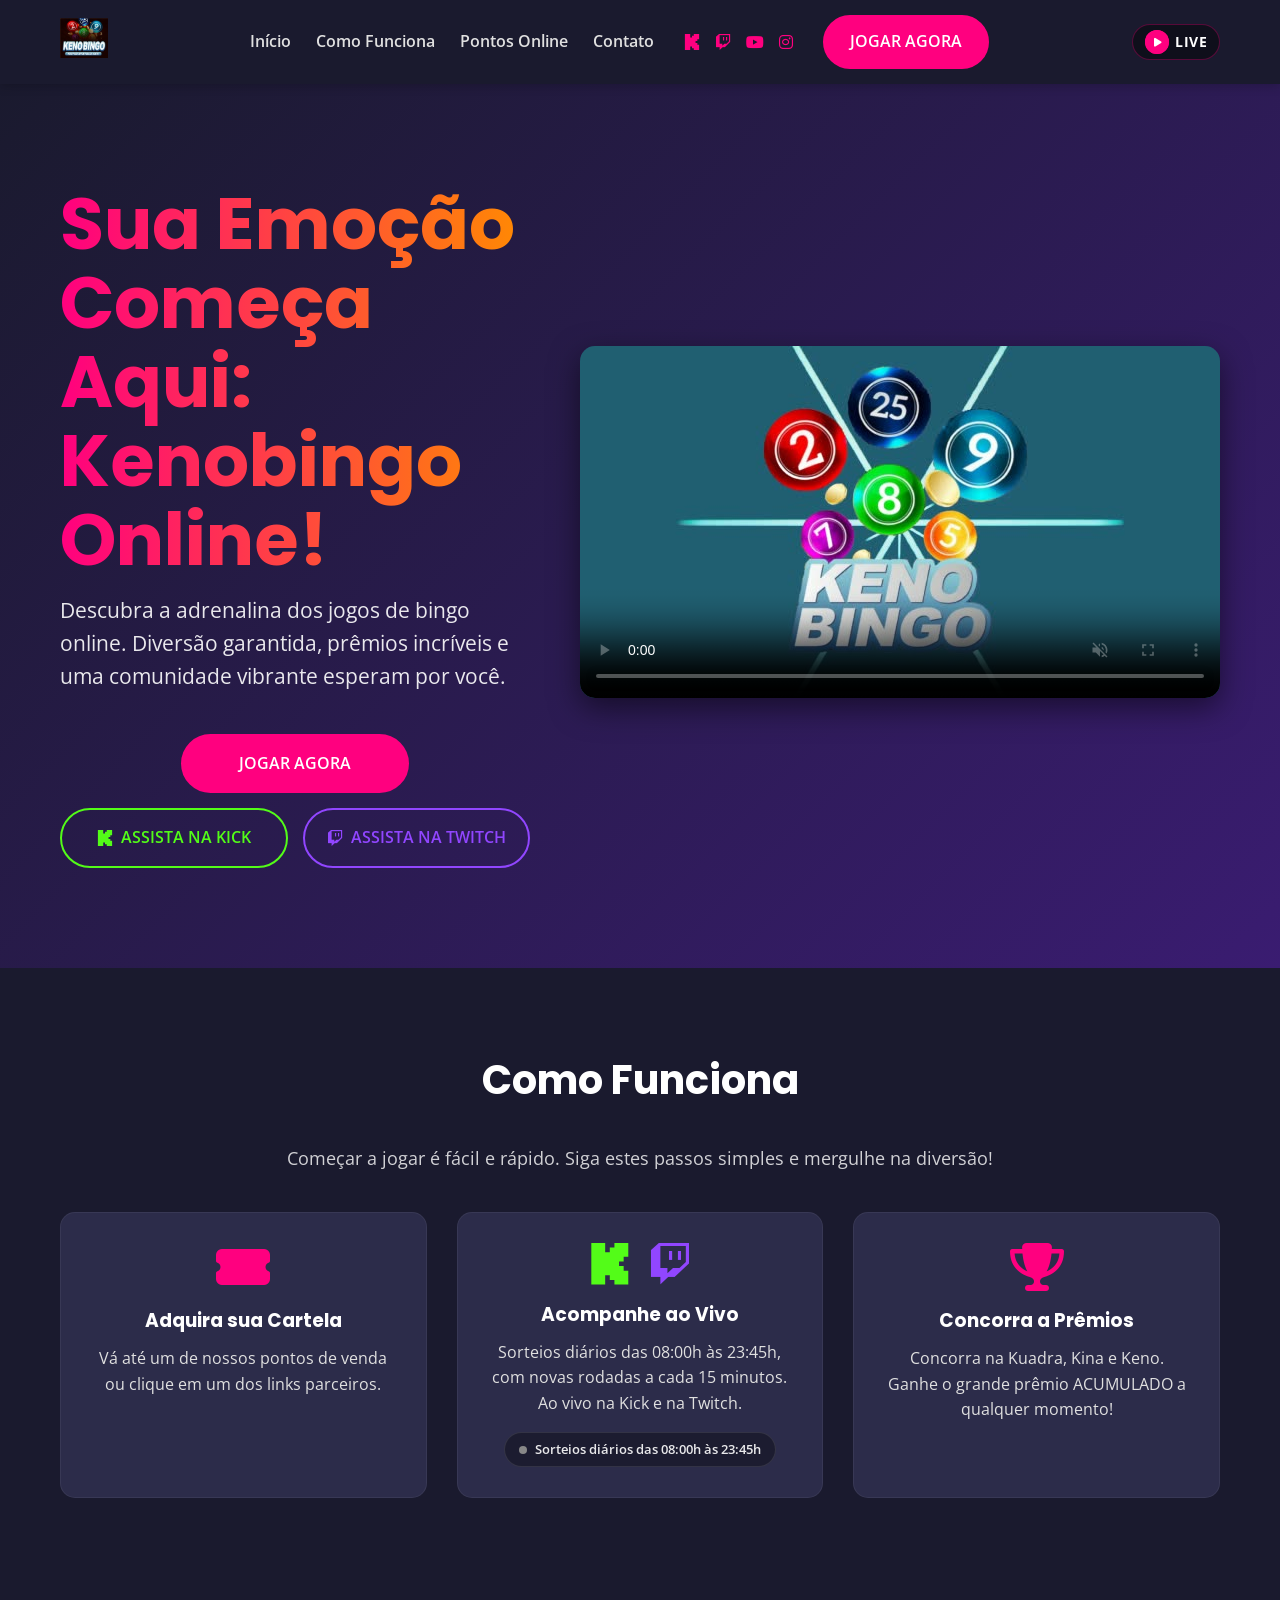
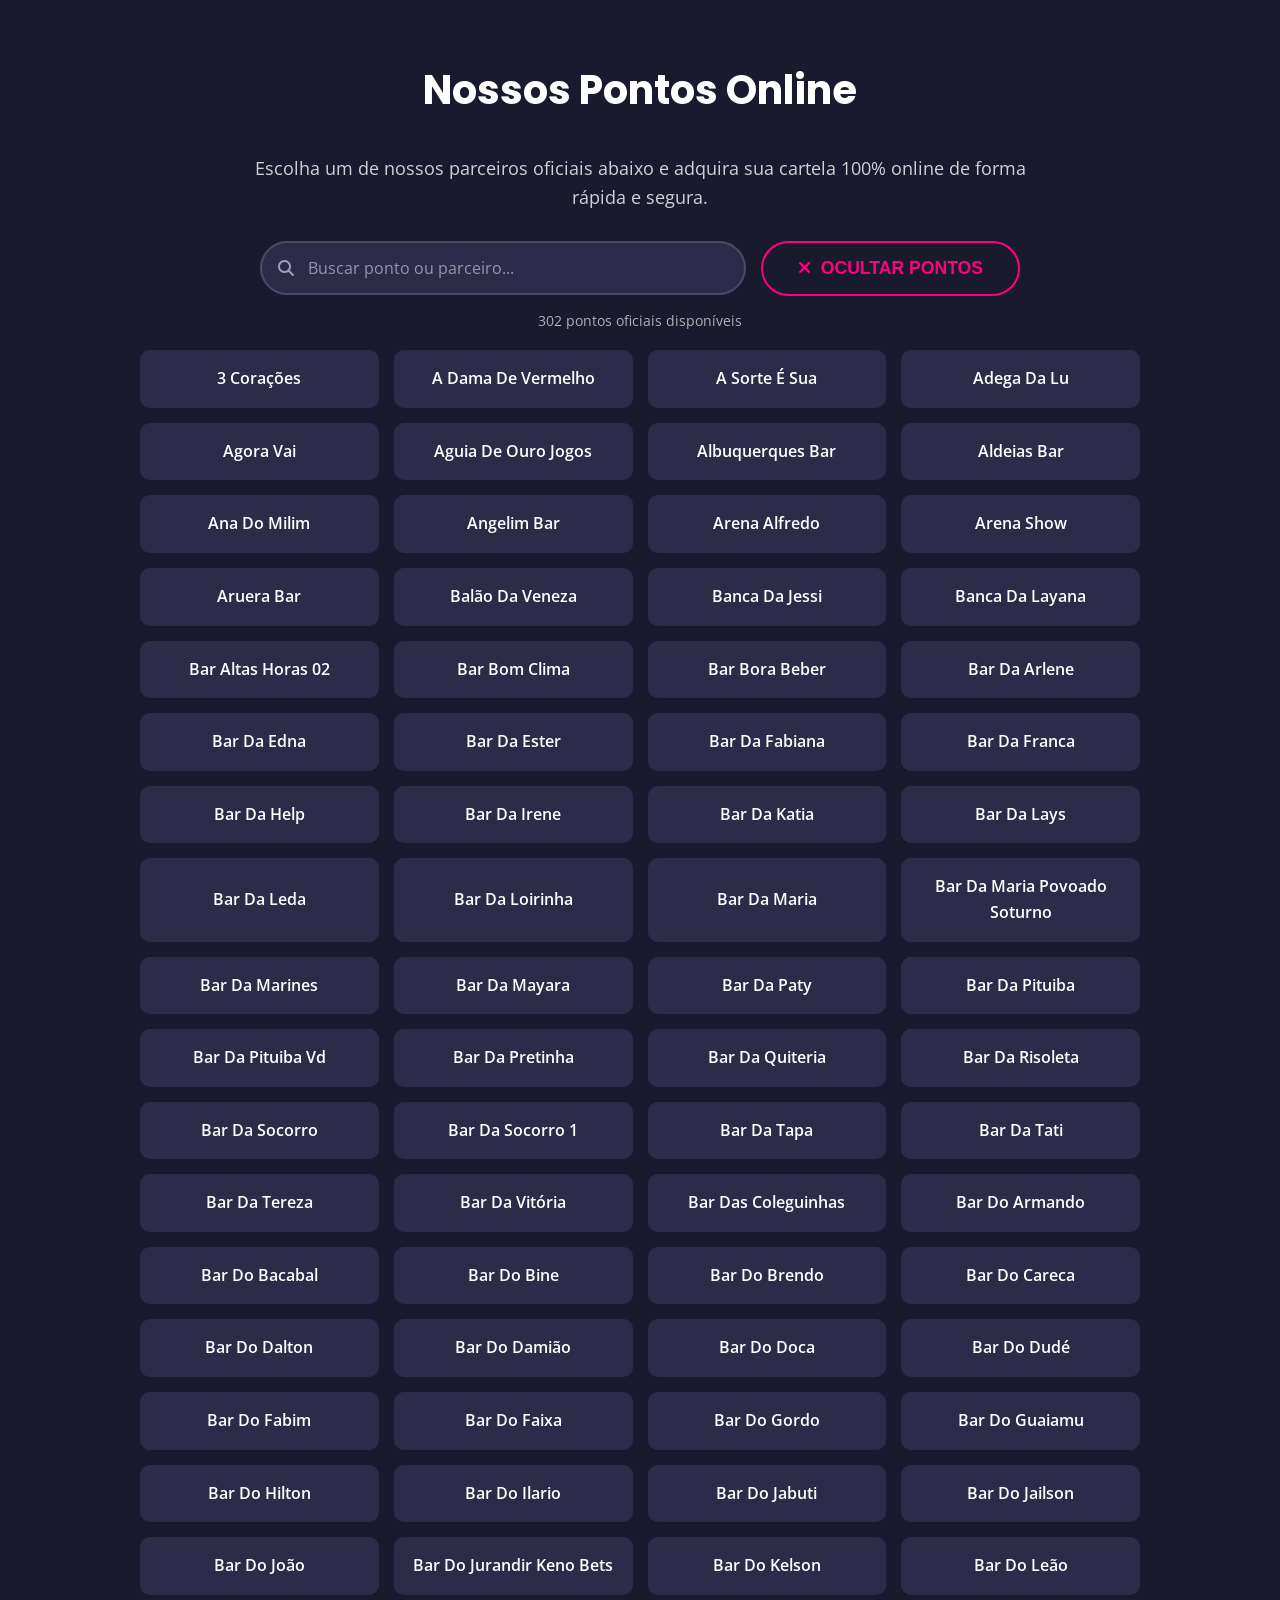
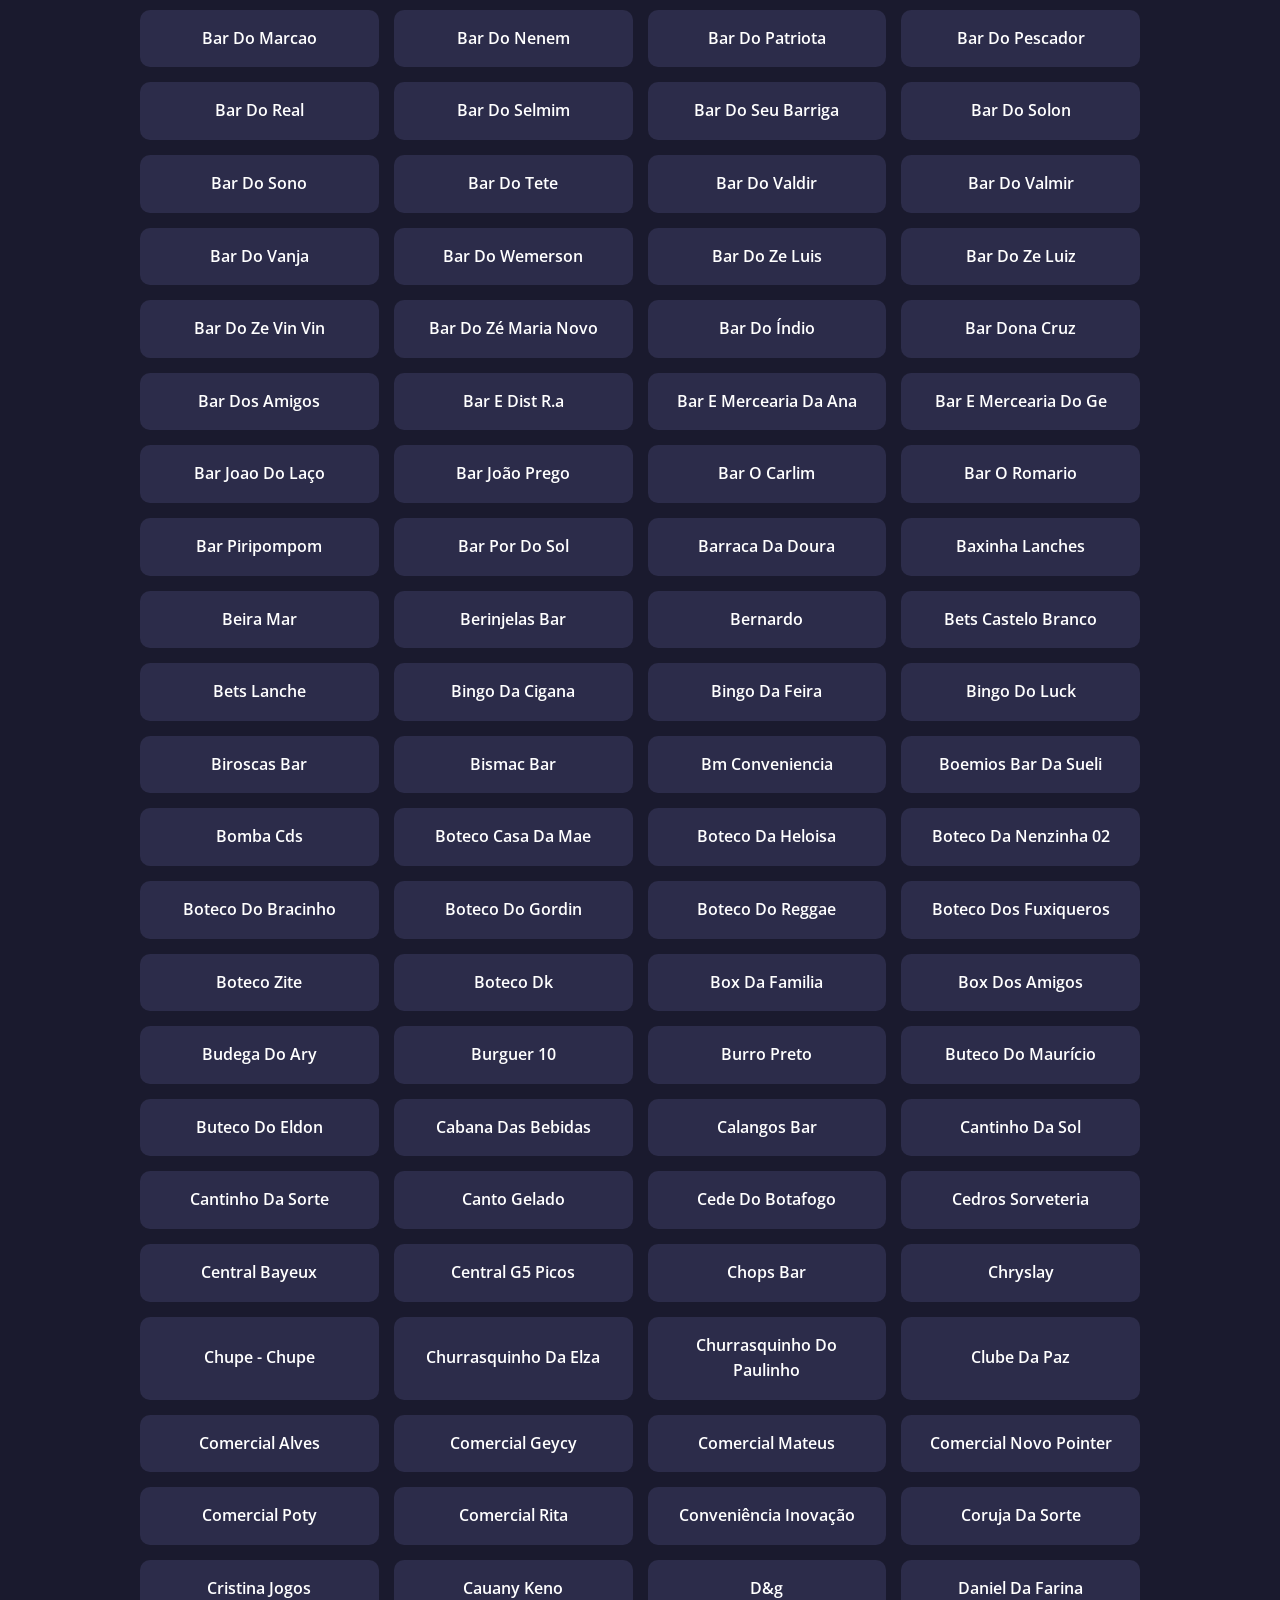
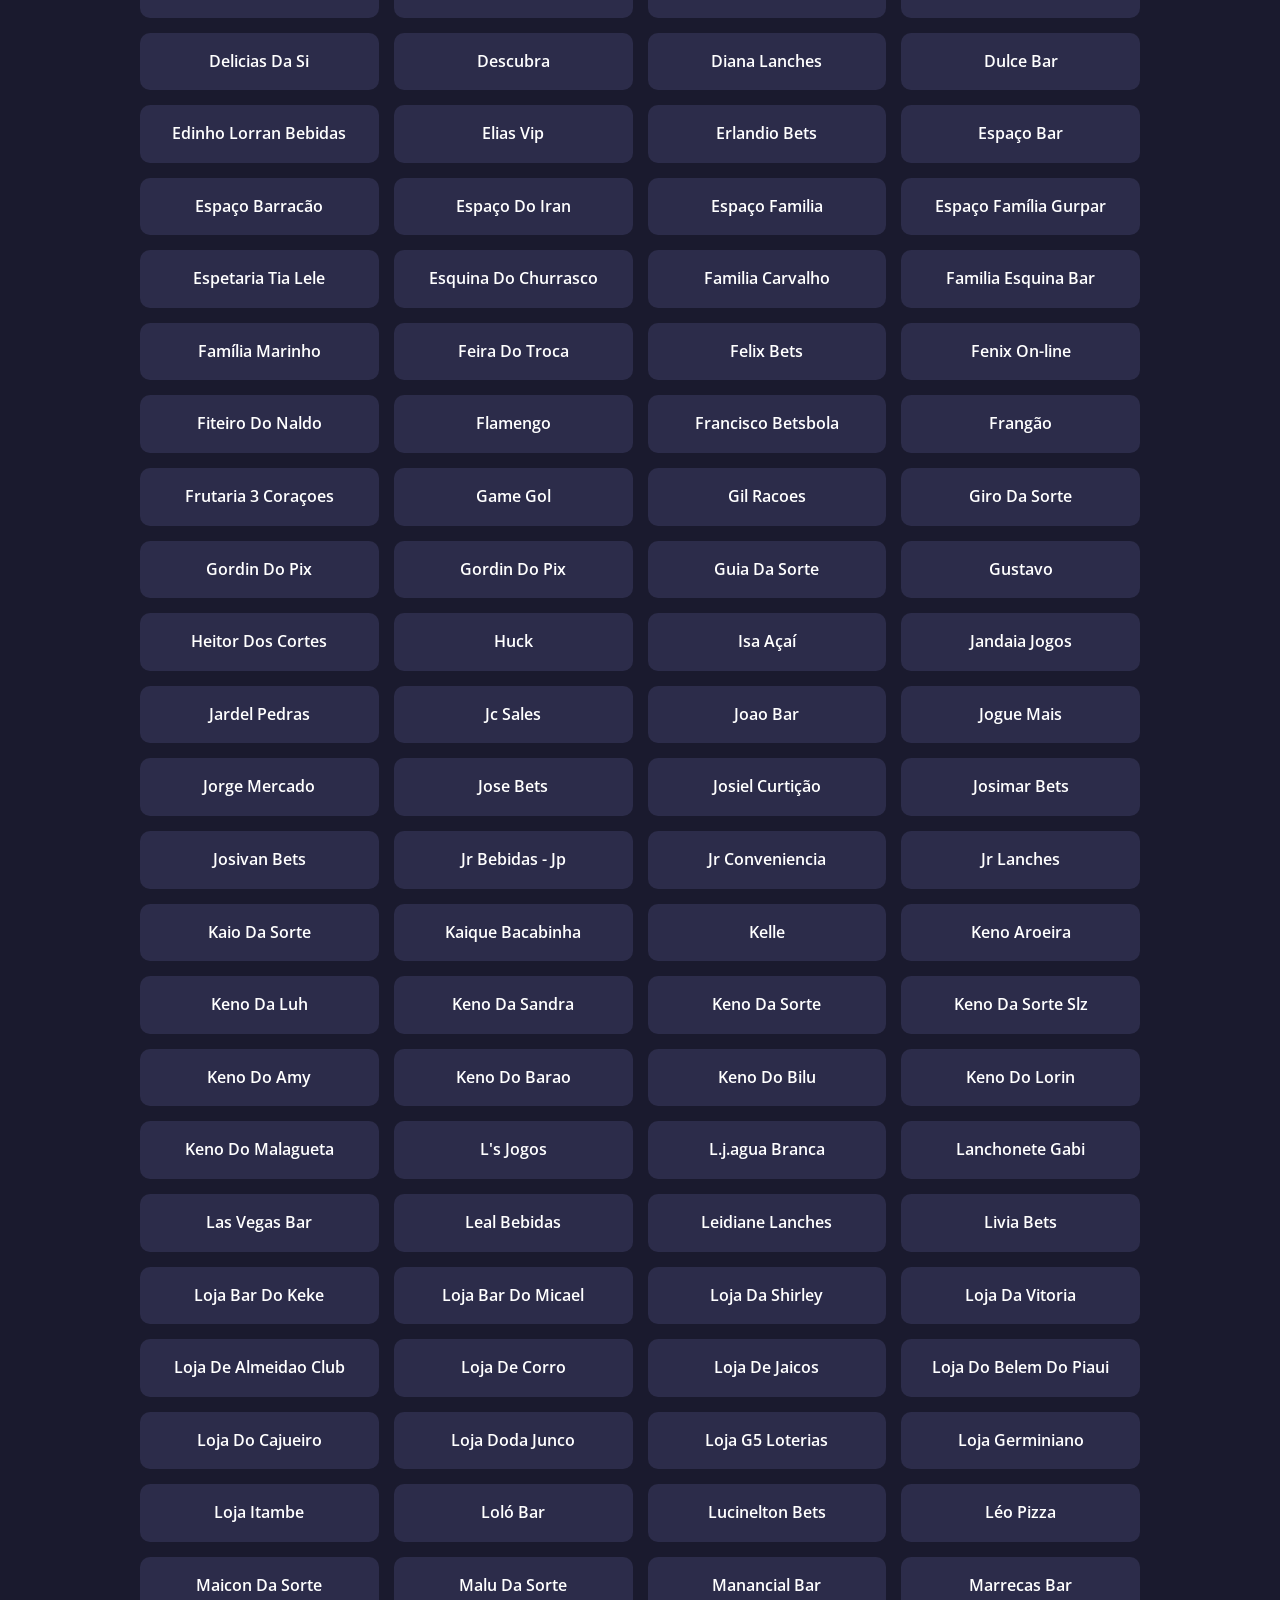
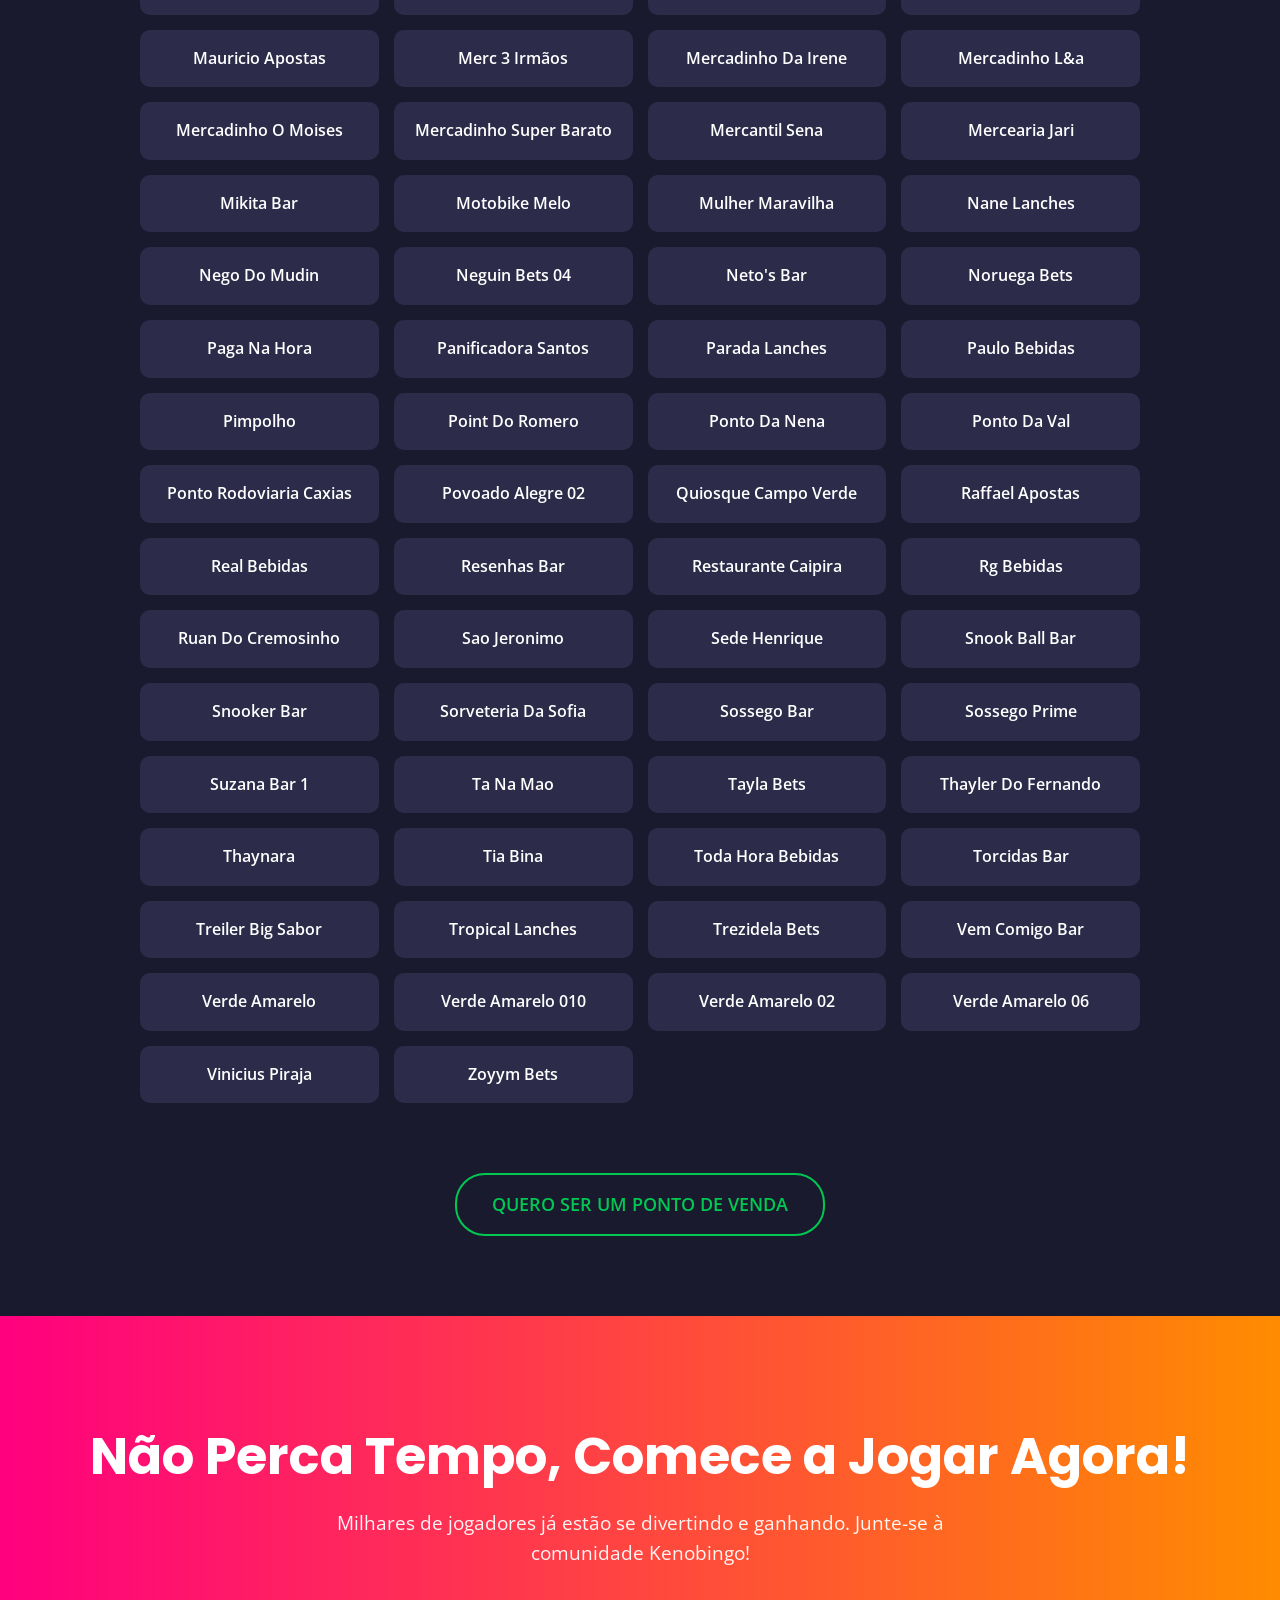
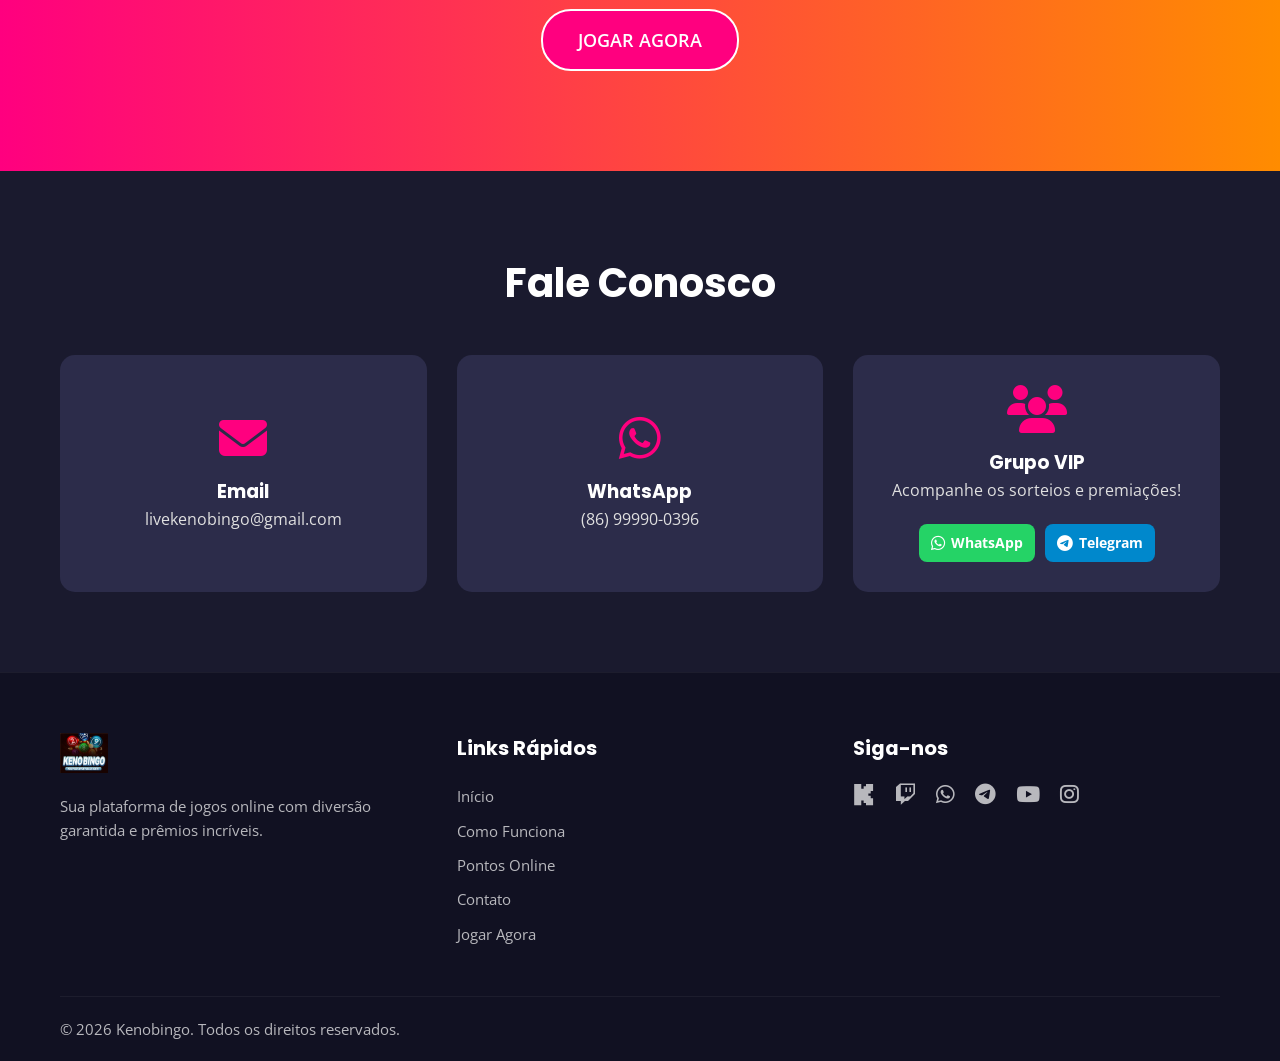
==== commit 3936daa1: "feat: add points search bar, clean up point names, optimize assets, and map real round schedule" ====
--- a/index.html
+++ b/index.html
@@ -55,7 +55,7 @@
     <link rel="preconnect" href="https://fonts.gstatic.com" crossorigin>
     <link href="https://fonts.googleapis.com/css2?family=Open+Sans:wght@400;600;700&family=Poppins:wght@400;600;700&display=swap" rel="stylesheet">
 
-    <link rel="stylesheet" href="style.css?v=10">
+    <link rel="stylesheet" href="style.css?v=12">
     <link rel="stylesheet" href="https://cdnjs.cloudflare.com/ajax/libs/font-awesome/6.5.2/css/all.min.css" integrity="sha512-SnH5WK+bZxgPHs44uWIX+LLJAJ9/2PkPKZ5QiAj6Ta86w+fsb2TkcmfRyVX3pBnMFcV7oQPJkl9QevSCWr3W6A==" crossorigin="anonymous" referrerpolicy="no-referrer">
 </head>
 <body>
@@ -104,11 +104,9 @@
                 </div>
             </div>
             <div class="hero-image">
-                <a href="https://kenobingo.123client.net" target="_blank" rel="noopener">
-                    <video controls autoplay muted loop playsinline preload="metadata" poster="TV-poster.jpg">
-                        <source src="TV.mp4" type="video/mp4">
-                    </video>
-                </a>
+                <video controls autoplay muted loop playsinline preload="metadata" poster="TV-poster.jpg">
+                    <source src="TV.mp4" type="video/mp4">
+                </video>
             </div>
         </div>
     </section>
@@ -118,23 +116,27 @@
             <h2>Como Funciona</h2>
             <p class="section-subtitle">Começar a jogar é fácil e rápido. Siga estes passos simples e mergulhe na diversão!</p>
             <div class="steps-grid">
-                <div class="step-card fade-in active-effect">
+                <a href="#pontos-online" id="card-adquira-cartela" class="step-card fade-in active-effect custom-link-card">
                     <i class="fas fa-ticket-alt"></i>
                     <h3>Adquira sua Cartela</h3>
                     <p>Vá até um de nossos pontos de venda ou clique em um dos links parceiros.</p>
-                </div>
+                </a>
                 
                 <a href="https://kick.com/livekenobingo" target="_blank" rel="noopener" class="step-card fade-in active-effect custom-link-card" data-live-choice aria-haspopup="true" aria-expanded="false">
                     <div class="step-icons"><svg class="kick-icon" viewBox="0 0 24 24" aria-hidden="true" fill="#53FC18"><path d="M1.333 0h8v5.333H12V2.667h2.667V0h8v8H20v2.667h-2.667v2.666H20V16h2.667v8h-8v-2.667H12v-2.666H9.333V24h-8Z"/></svg><i class="fab fa-twitch" style="color: #9146FF;"></i></div>
                     <h3>Acompanhe ao Vivo</h3>
                     <p>Sorteios diários das 08:00h às 23:45h, com novas rodadas a cada 15 minutos. Ao vivo na Kick e na Twitch.</p>
+                    <div class="round-status" id="round-status">
+                        <span class="round-status-dot" id="round-status-dot"></span>
+                        <span id="round-status-text">Sorteios das 08:00h às 23:45h</span>
+                    </div>
                 </a>
 
-                <div class="step-card fade-in active-effect">
+                <a href="https://kenobingo.123client.net" target="_blank" rel="noopener" class="step-card fade-in active-effect custom-link-card">
                     <i class="fas fa-trophy"></i>
                     <h3>Concorra a Prêmios</h3>
                     <p>Concorra na Kuadra, Kina e Keno. Ganhe o grande prêmio ACUMULADO a qualquer momento!</p>
-                </div>
+                </a>
             </div>
         </div>
     </section>
@@ -144,11 +146,20 @@
             <h2>Nossos Pontos Online</h2>
             <p class="section-subtitle">Escolha um de nossos parceiros oficiais abaixo e adquira sua cartela 100% online de forma rápida e segura.</p>
             
-            <div class="text-center" id="accordion-container">
-                <button id="btn-toggle-pontos" class="btn-primary btn-large pulse-animation" style="display: inline-flex; align-items: center; justify-content: center; gap: 10px; margin-bottom: 20px; background-color: transparent; color: #FF007F;">
+            <div class="pontos-toolbar" id="accordion-container">
+                <div class="pontos-search-box">
+                    <i class="fas fa-search pontos-search-icon" aria-hidden="true"></i>
+                    <input type="search" id="busca-ponto" class="pontos-search-input" placeholder="Buscar ponto ou parceiro..." aria-label="Buscar ponto ou parceiro" autocomplete="off">
+                    <button type="button" id="limpar-busca" class="pontos-search-clear" aria-label="Limpar busca" hidden>
+                        <i class="fas fa-times" aria-hidden="true"></i>
+                    </button>
+                </div>
+                <button id="btn-toggle-pontos" class="btn-primary btn-large pulse-animation" style="display: inline-flex; align-items: center; justify-content: center; gap: 10px; background-color: transparent; color: #FF007F;">
                     <i class="fas fa-times"></i> Ocultar Pontos
                 </button>
             </div>
+            <p class="pontos-contador" id="pontos-contador" aria-live="polite"></p>
+            <p class="pontos-vazio" id="pontos-vazio" hidden>Nenhum ponto encontrado com esse nome.</p>
 
             <div class="pontos-grid open" id="lista-pontos">
                 <a href="https://trescoracoes.123client.net" target="_blank" rel="noopener" class="ponto-link active-effect">3 Corações</a>
@@ -220,7 +231,7 @@
                 <a href="https://bardokelson.123client.net" target="_blank" rel="noopener" class="ponto-link active-effect">Bar Do Kelson</a>
                 <a href="https://bardoleaokeno.123client.net" target="_blank" rel="noopener" class="ponto-link active-effect">Bar Do Leão</a>
                 <a href="https://barmarcao.123client.net" target="_blank" rel="noopener" class="ponto-link active-effect">Bar Do Marcao</a>
-                <a href="https://bardonenem.123client.net" target="_blank" rel="noopener" class="ponto-link active-effect">Bar Do Nenem*</a>
+                <a href="https://bardonenem.123client.net" target="_blank" rel="noopener" class="ponto-link active-effect">Bar Do Nenem</a>
                 <a href="https://bardopatriota.123client.net" target="_blank" rel="noopener" class="ponto-link active-effect">Bar Do Patriota</a>
                 <a href="https://barpescador.123client.net" target="_blank" rel="noopener" class="ponto-link active-effect">Bar Do Pescador</a>
                 <a href="https://bardoreal.123client.net" target="_blank" rel="noopener" class="ponto-link active-effect">Bar Do Real</a>
@@ -249,7 +260,7 @@
                 <a href="https://baroromario.123client.net" target="_blank" rel="noopener" class="ponto-link active-effect">Bar O Romario</a>
                 <a href="https://barpiripompom.123client.net" target="_blank" rel="noopener" class="ponto-link active-effect">Bar Piripompom</a>
                 <a href="https://barpordosoldois.123client.net" target="_blank" rel="noopener" class="ponto-link active-effect">Bar Por Do Sol</a>
-                <a href="https://barracadadoura.123client.net" target="_blank" rel="noopener" class="ponto-link active-effect">Barracadadoura</a>
+                <a href="https://barracadadoura.123client.net" target="_blank" rel="noopener" class="ponto-link active-effect">Barraca Da Doura</a>
                 <a href="https://baxinhalanches.123client.net" target="_blank" rel="noopener" class="ponto-link active-effect">Baxinha Lanches</a>
                 <a href="https://beiramar.123client.net" target="_blank" rel="noopener" class="ponto-link active-effect">Beira Mar</a>
                 <a href="https://berinjelasbar.123client.net" target="_blank" rel="noopener" class="ponto-link active-effect">Berinjelas Bar</a>
@@ -272,7 +283,7 @@
                 <a href="https://botecodoreggae.123client.net" target="_blank" rel="noopener" class="ponto-link active-effect">Boteco Do Reggae</a>
                 <a href="https://fuxiqueros.123client.net" target="_blank" rel="noopener" class="ponto-link active-effect">Boteco Dos Fuxiqueros</a>
                 <a href="https://botecozite.123client.net" target="_blank" rel="noopener" class="ponto-link active-effect">Boteco Zite</a>
-                <a href="https://botecodk.123client.net" target="_blank" rel="noopener" class="ponto-link active-effect">Botecodk</a>
+                <a href="https://botecodk.123client.net" target="_blank" rel="noopener" class="ponto-link active-effect">Boteco Dk</a>
                 <a href="https://boxdafamilia.123client.net" target="_blank" rel="noopener" class="ponto-link active-effect">Box Da Familia</a>
                 <a href="https://boxdosamigos.123client.net" target="_blank" rel="noopener" class="ponto-link active-effect">Box Dos Amigos</a>
                 <a href="https://budegadoary.123client.net" target="_blank" rel="noopener" class="ponto-link active-effect">Budega Do Ary</a>
@@ -284,7 +295,7 @@
                 <a href="https://calangosbar.123client.net" target="_blank" rel="noopener" class="ponto-link active-effect">Calangos Bar</a>
                 <a href="https://cantinhodasol.123client.net" target="_blank" rel="noopener" class="ponto-link active-effect">Cantinho Da Sol</a>
                 <a href="https://fortunekeno.123client.net" target="_blank" rel="noopener" class="ponto-link active-effect">Cantinho Da Sorte</a>
-                <a href="https://cantogelado.123client.net" target="_blank" rel="noopener" class="ponto-link active-effect">Cantogelado</a>
+                <a href="https://cantogelado.123client.net" target="_blank" rel="noopener" class="ponto-link active-effect">Canto Gelado</a>
                 <a href="https://cededobotafogo.123client.net" target="_blank" rel="noopener" class="ponto-link active-effect">Cede Do Botafogo</a>
                 <a href="https://cedrossorveteria.123client.net" target="_blank" rel="noopener" class="ponto-link active-effect">Cedros Sorveteria</a>
                 <a href="https://centralbayeux.123client.net" target="_blank" rel="noopener" class="ponto-link active-effect">Central Bayeux</a>
@@ -337,7 +348,7 @@
                 <a href="https://girodasorte.123client.net" target="_blank" rel="noopener" class="ponto-link active-effect">Giro Da Sorte</a>
                 <a href="https://gordinpix.123client.net" target="_blank" rel="noopener" class="ponto-link active-effect">Gordin Do Pix</a>
                 <a href="https://gordindopix.123client.net" target="_blank" rel="noopener" class="ponto-link active-effect">Gordin Do Pix</a>
-                <a href="https://guiadasorte.123client.net" target="_blank" rel="noopener" class="ponto-link active-effect">Guia Da Sorte🍀</a>
+                <a href="https://guiadasorte.123client.net" target="_blank" rel="noopener" class="ponto-link active-effect">Guia Da Sorte</a>
                 <a href="https://gustavo.123client.net" target="_blank" rel="noopener" class="ponto-link active-effect">Gustavo</a>
                 <a href="https://heitordoscortes.123client.net" target="_blank" rel="noopener" class="ponto-link active-effect">Heitor Dos Cortes</a>
                 <a href="https://huck.123client.net" target="_blank" rel="noopener" class="ponto-link active-effect">Huck</a>
@@ -362,7 +373,7 @@
                 <a href="https://kenodaluh.123client.net" target="_blank" rel="noopener" class="ponto-link active-effect">Keno Da Luh</a>
                 <a href="https://kenodasandraa.123client.net" target="_blank" rel="noopener" class="ponto-link active-effect">Keno Da Sandra</a>
                 <a href="https://kenodasortetv.123client.net" target="_blank" rel="noopener" class="ponto-link active-effect">Keno Da Sorte</a>
-                <a href="https://kenodasorteslz.123client.net" target="_blank" rel="noopener" class="ponto-link active-effect">Keno Da Sorte Slz🤑</a>
+                <a href="https://kenodasorteslz.123client.net" target="_blank" rel="noopener" class="ponto-link active-effect">Keno Da Sorte Slz</a>
                 <a href="https://kenodoapollo.123client.net" target="_blank" rel="noopener" class="ponto-link active-effect">Keno Do Amy</a>
                 <a href="https://kenodobarao.123client.net" target="_blank" rel="noopener" class="ponto-link active-effect">Keno Do Barao</a>
                 <a href="https://mckeno.123client.net" target="_blank" rel="noopener" class="ponto-link active-effect">Keno Do Bilu</a>
@@ -374,7 +385,7 @@
                 <a href="https://lasvegasbar.123client.net" target="_blank" rel="noopener" class="ponto-link active-effect">Las Vegas Bar</a>
                 <a href="https://lealbebidas.123client.net" target="_blank" rel="noopener" class="ponto-link active-effect">Leal Bebidas</a>
                 <a href="https://leidianelanches.123client.net" target="_blank" rel="noopener" class="ponto-link active-effect">Leidiane Lanches</a>
-                <a href="https://liviabetscx.123client.net" target="_blank" rel="noopener" class="ponto-link active-effect">Liviabets</a>
+                <a href="https://liviabetscx.123client.net" target="_blank" rel="noopener" class="ponto-link active-effect">Livia Bets</a>
                 <a href="https://lojabardokeke.123client.net" target="_blank" rel="noopener" class="ponto-link active-effect">Loja Bar Do Keke</a>
                 <a href="https://bardomicael.123client.net" target="_blank" rel="noopener" class="ponto-link active-effect">Loja Bar Do Micael</a>
                 <a href="https://lojashirley.123client.net" target="_blank" rel="noopener" class="ponto-link active-effect">Loja Da Shirley</a>
@@ -435,7 +446,7 @@
                 <a href="https://sorveteriadasofia.123client.net" target="_blank" rel="noopener" class="ponto-link active-effect">Sorveteria Da Sofia</a>
                 <a href="https://sossegobar.123client.net" target="_blank" rel="noopener" class="ponto-link active-effect">Sossego Bar</a>
                 <a href="https://sossegoprime.123client.net" target="_blank" rel="noopener" class="ponto-link active-effect">Sossego Prime</a>
-                <a href="https://suzanabarum.123client.net" target="_blank" rel="noopener" class="ponto-link active-effect">Suzana Bar1</a>
+                <a href="https://suzanabarum.123client.net" target="_blank" rel="noopener" class="ponto-link active-effect">Suzana Bar 1</a>
                 <a href="https://tanamao.123client.net" target="_blank" rel="noopener" class="ponto-link active-effect">Ta Na Mao</a>
                 <a href="https://taylabets.123client.net" target="_blank" rel="noopener" class="ponto-link active-effect">Tayla Bets</a>
                 <a href="https://thaylerdofernando.123client.net" target="_blank" rel="noopener" class="ponto-link active-effect">Thayler Do Fernando</a>
@@ -581,6 +592,6 @@
         </div>
     </div>
 
-    <script src="script.js?v=3"></script>
+    <script src="script.js?v=5"></script>
 </body>
 </html>
--- a/style.css
+++ b/style.css
@@ -243,3 +243,33 @@
 .contact-item { display: flex; flex-direction: column; align-items: center; justify-content: center; }
 .contact-item .btn-social-whatsapp, .contact-item .btn-social-telegram { padding: 8px 12px; font-size: 0.85em; border-radius: 8px; gap: 6px; }
 .contact-item .btn-social-whatsapp i, .contact-item .btn-social-telegram i { font-size: 1.2em; color: #fff; margin-bottom: 0; }
+
+/* Cards clicáveis em Como Funciona e Status de Rodadas */
+.custom-link-card { color: var(--text-color); display: flex; flex-direction: column; align-items: center; justify-content: flex-start; border: 1px solid rgba(255, 255, 255, 0.06); }
+.custom-link-card:hover { transform: translateY(-4px); border-color: rgba(255, 0, 127, 0.45); box-shadow: 0 10px 24px rgba(0, 0, 0, 0.35); color: var(--text-color); }
+.custom-link-card h3 { margin-bottom: 10px; }
+
+.round-status { margin-top: 16px; display: inline-flex; align-items: center; justify-content: center; gap: 8px; padding: 6px 14px; border-radius: 20px; background: rgba(0, 0, 0, 0.35); border: 1px solid rgba(255, 255, 255, 0.1); font-size: 0.82em; font-weight: 600; color: rgba(255, 255, 255, 0.9); }
+.round-status-dot { width: 8px; height: 8px; border-radius: 50%; background: #888; flex-shrink: 0; }
+.round-status-dot.live { background: var(--secondary-color); box-shadow: 0 0 0 3px rgba(0, 200, 83, 0.25); }
+
+/* Barra de Busca e Filtro de Pontos Online */
+.pontos-toolbar { display: flex; align-items: center; justify-content: center; gap: 15px; max-width: 760px; margin: 0 auto 14px; flex-wrap: wrap; }
+.pontos-search-box { position: relative; flex: 1; min-width: 260px; display: flex; align-items: center; }
+.pontos-search-icon { position: absolute; left: 18px; color: rgba(255, 255, 255, 0.55); font-size: 1em; pointer-events: none; }
+.pontos-search-input { width: 100%; padding: 14px 42px 14px 46px; border-radius: 30px; border: 2px solid rgba(255, 255, 255, 0.15); background-color: var(--card-bg); color: var(--heading-color); font-family: var(--font-open-sans); font-size: 1em; transition: border-color 0.25s, box-shadow 0.25s; outline: none; }
+.pontos-search-input::placeholder { color: rgba(255, 255, 255, 0.5); }
+.pontos-search-input:focus { border-color: var(--primary-color); box-shadow: 0 0 0 3px rgba(255, 0, 127, 0.2); }
+.pontos-search-clear { position: absolute; right: 12px; width: 28px; height: 28px; border-radius: 50%; border: none; background: rgba(255, 255, 255, 0.12); color: #fff; display: inline-flex; align-items: center; justify-content: center; cursor: pointer; padding: 0; line-height: 0; transition: background 0.2s; }
+.pontos-search-clear[hidden] { display: none; }
+.pontos-search-clear:hover { background: var(--primary-color); }
+.pontos-contador { text-align: center; font-size: 0.88em; color: rgba(255, 255, 255, 0.65); margin-bottom: 18px; }
+.pontos-vazio { text-align: center; font-size: 1.05em; color: rgba(255, 255, 255, 0.8); background: var(--card-bg); padding: 25px; border-radius: 12px; max-width: 520px; margin: 10px auto 20px; border: 1px solid rgba(255, 255, 255, 0.08); }
+.ponto-link[hidden] { display: none !important; }
+
+@media (max-width: 600px) {
+    .pontos-toolbar { flex-direction: column; align-items: stretch; max-width: 340px; gap: 12px; }
+    .pontos-search-box { min-width: 0; width: 100%; }
+    .pontos-toolbar #btn-toggle-pontos { max-width: none; width: 100%; }
+}
+
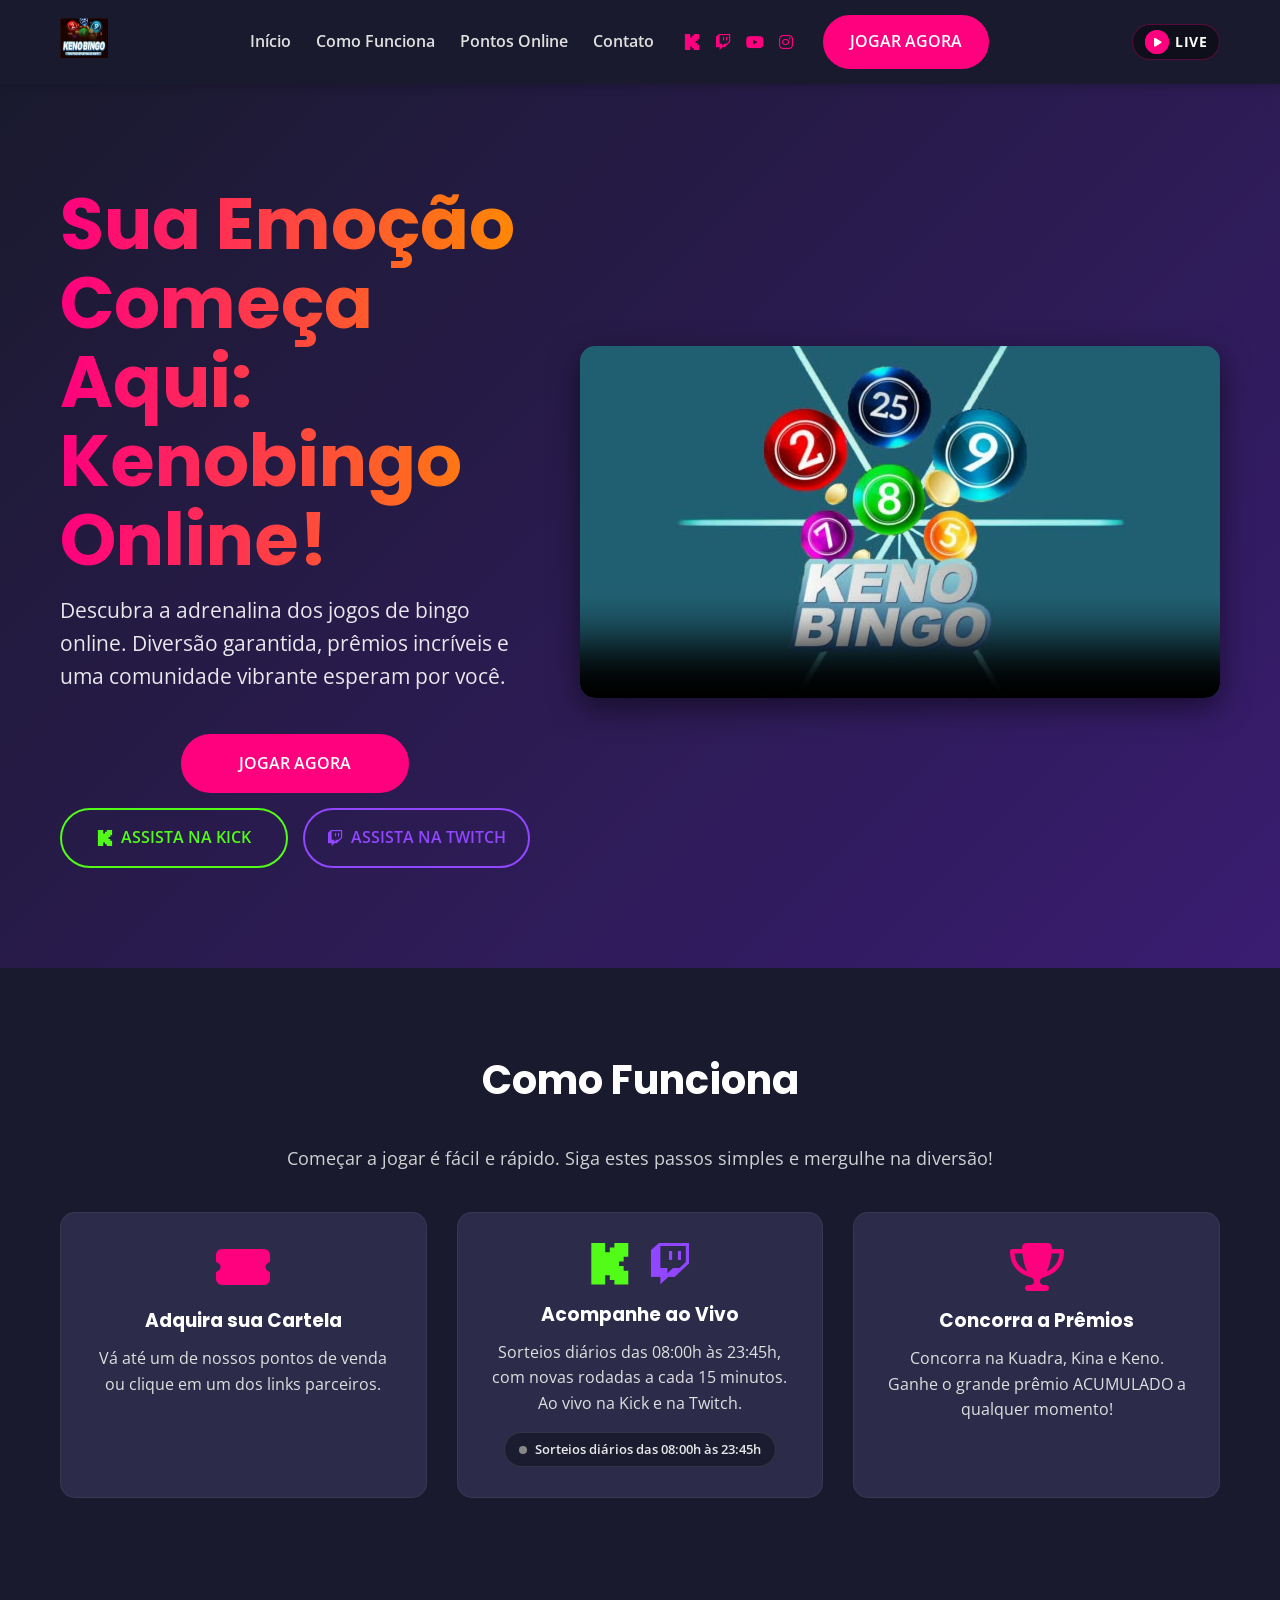
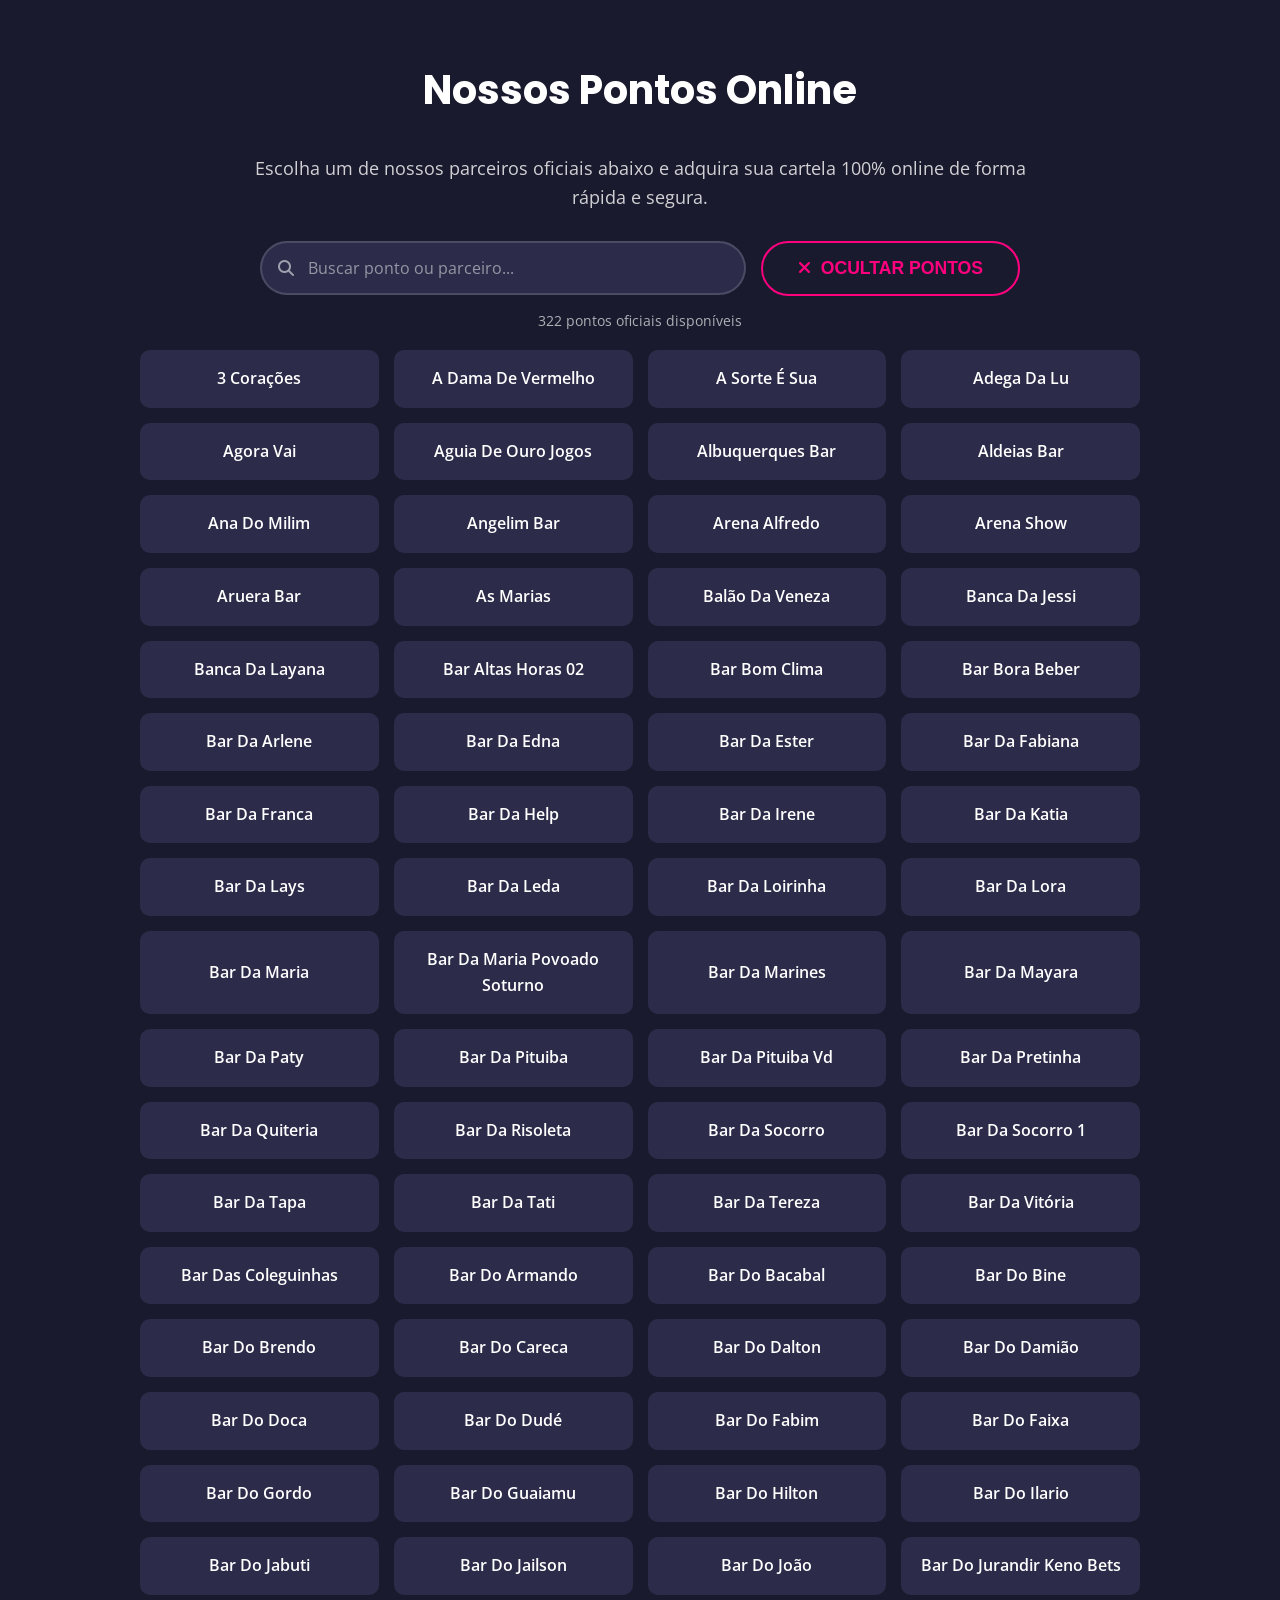
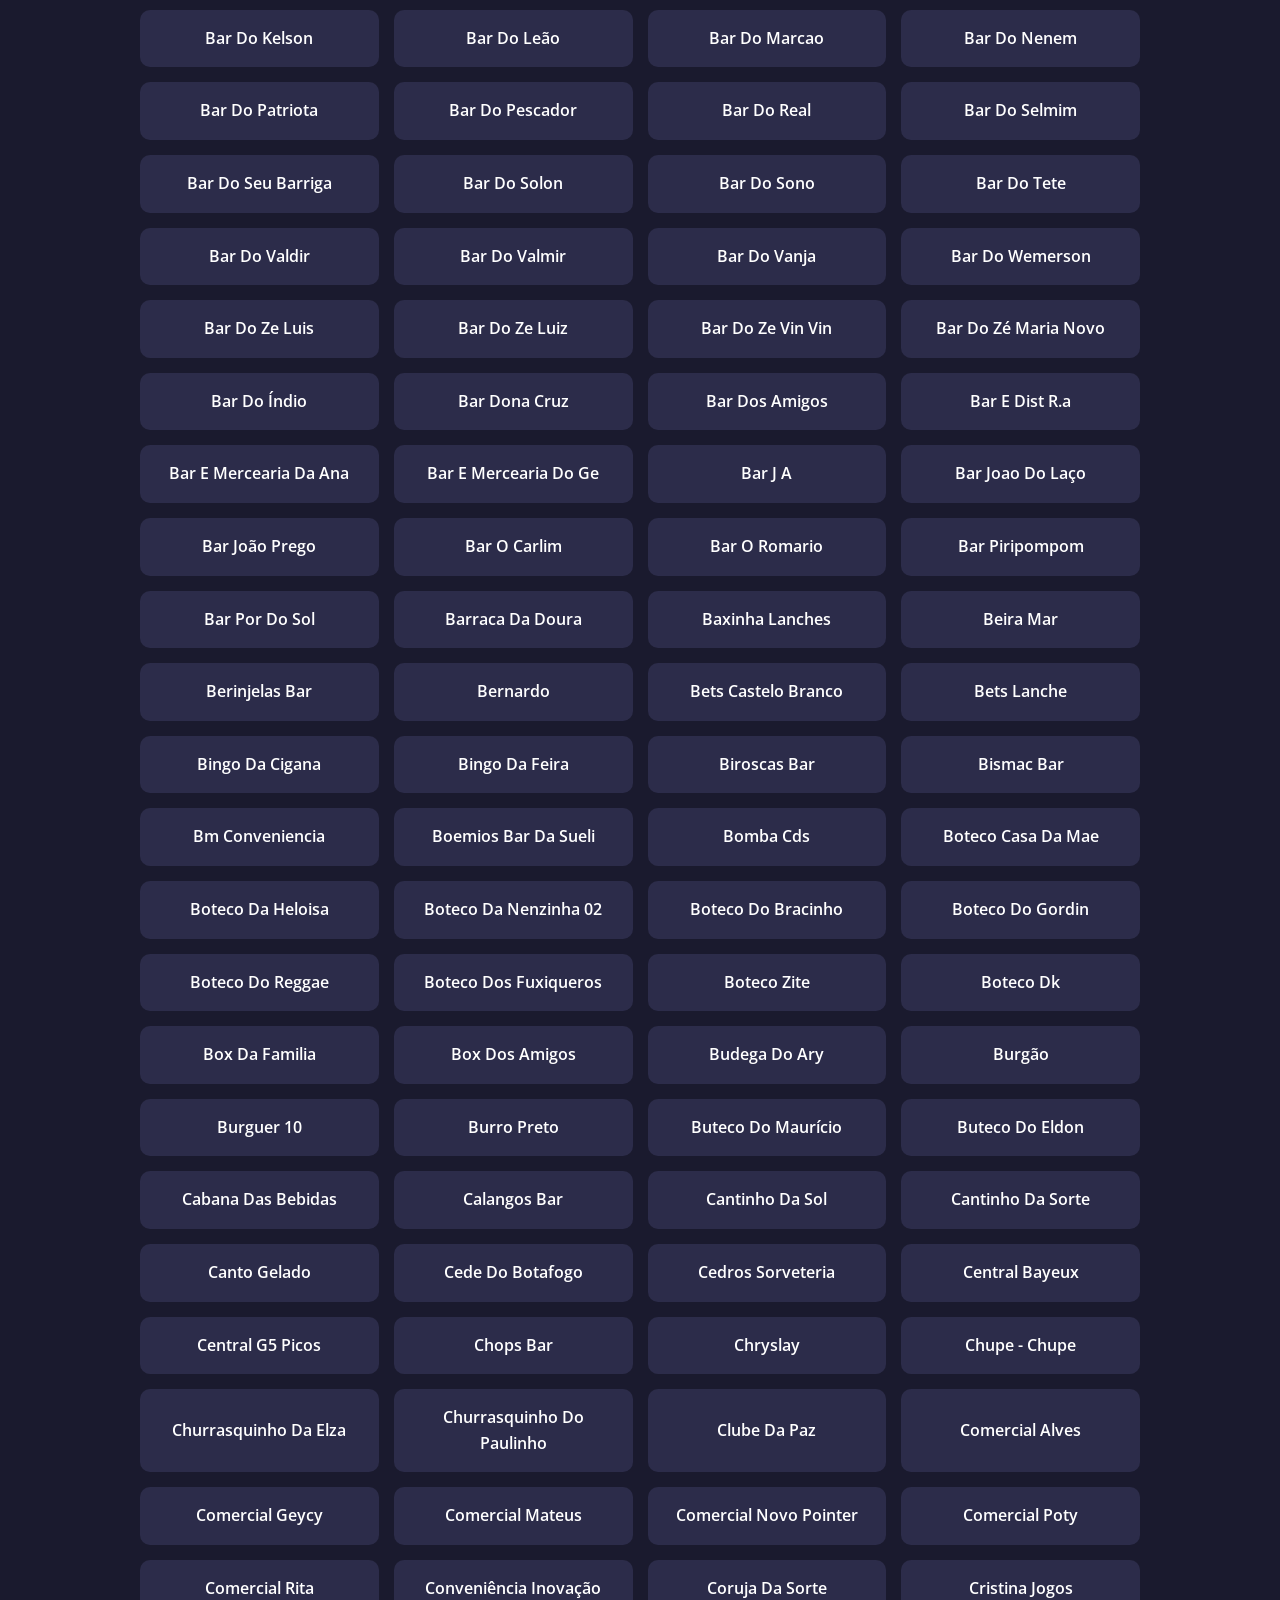
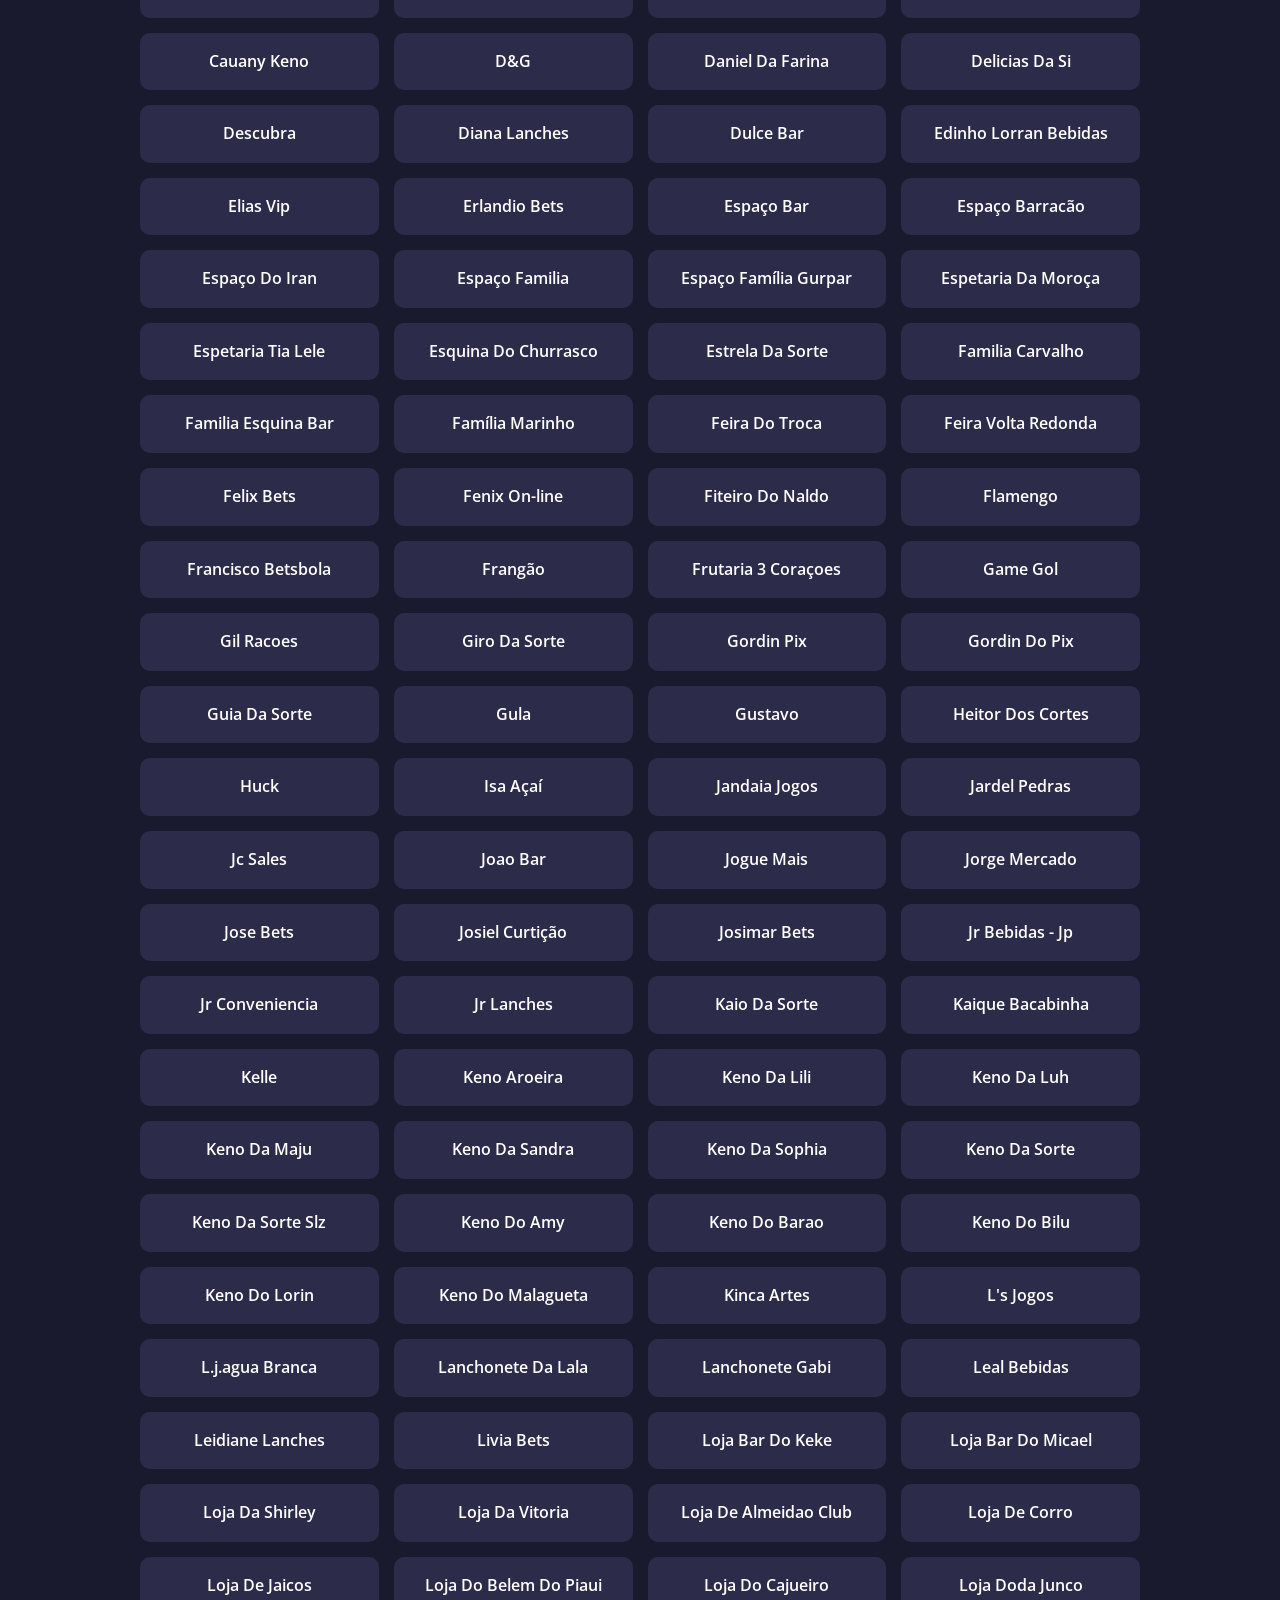
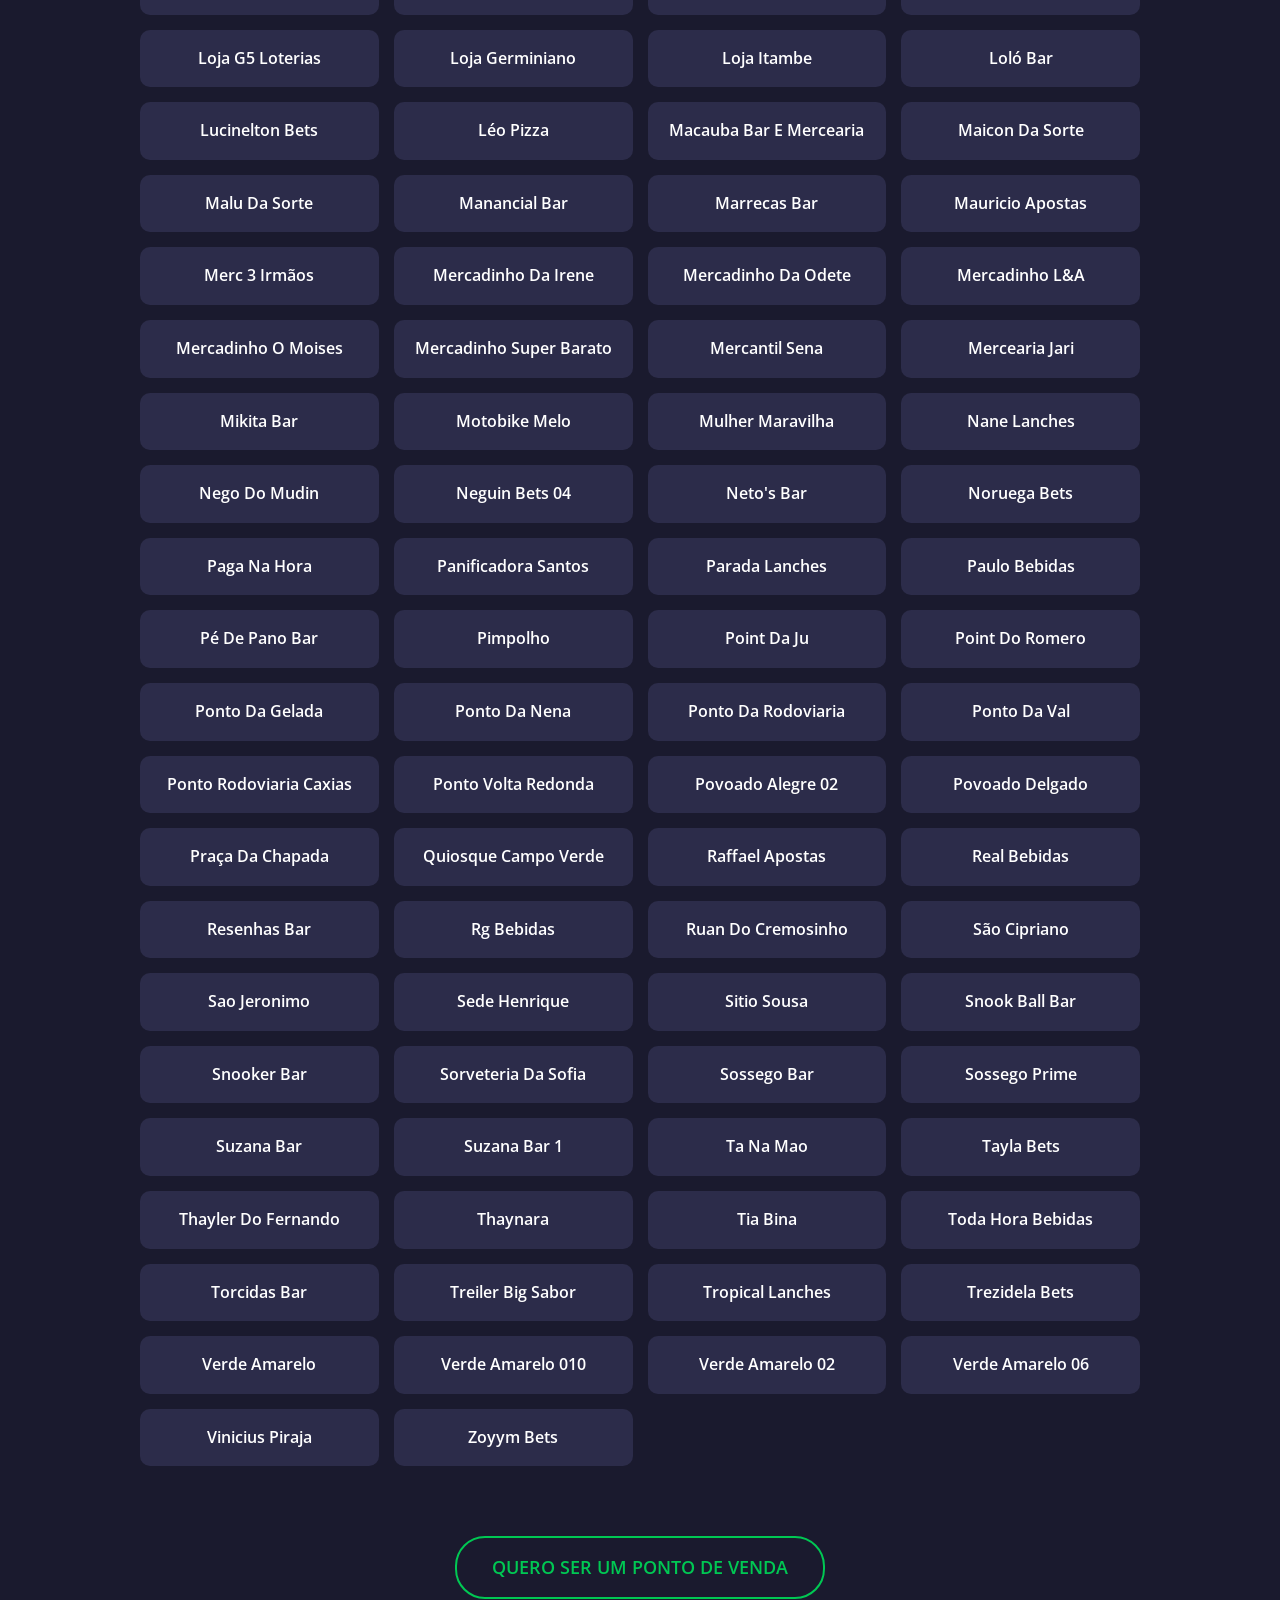
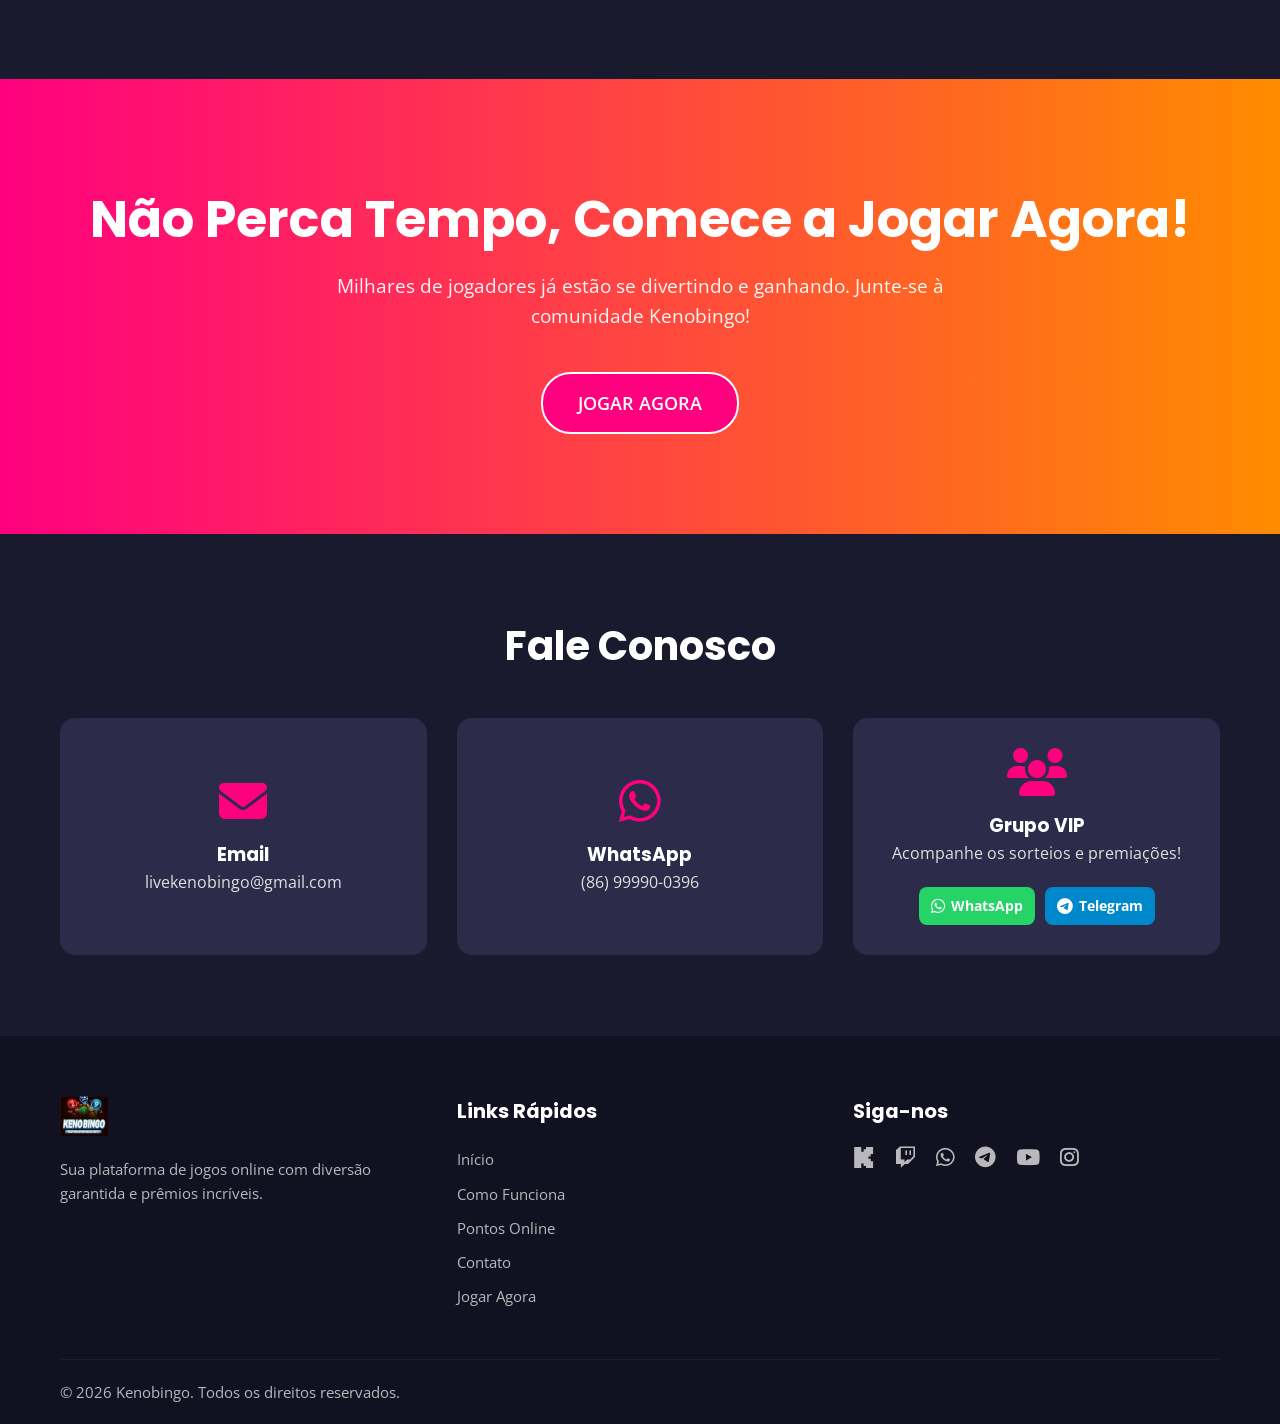
==== commit d3809035: "Atualiza pontos online: 25 novos, 5 removidos e nomes ajustados - Adiciona 25 pontos novos do 123ace" ====
--- a/index.html
+++ b/index.html
@@ -175,6 +175,7 @@
                 <a href="https://arenaalfredo.123client.net" target="_blank" rel="noopener" class="ponto-link active-effect">Arena Alfredo</a>
                 <a href="https://arenashow.123client.net" target="_blank" rel="noopener" class="ponto-link active-effect">Arena Show</a>
                 <a href="https://aruerabar.123client.net" target="_blank" rel="noopener" class="ponto-link active-effect">Aruera Bar</a>
+                <a href="https://asmarias.123client.net" target="_blank" rel="noopener" class="ponto-link active-effect">As Marias</a>
                 <a href="https://balaodaveneza.123client.net" target="_blank" rel="noopener" class="ponto-link active-effect">Balão Da Veneza</a>
                 <a href="https://bancadajessi.123client.net" target="_blank" rel="noopener" class="ponto-link active-effect">Banca Da Jessi</a>
                 <a href="https://bancadalayana.123client.net" target="_blank" rel="noopener" class="ponto-link active-effect">Banca Da Layana</a>
@@ -192,6 +193,7 @@
                 <a href="https://bardalayss.123client.net" target="_blank" rel="noopener" class="ponto-link active-effect">Bar Da Lays</a>
                 <a href="https://bardaleda.123client.net" target="_blank" rel="noopener" class="ponto-link active-effect">Bar Da Leda</a>
                 <a href="https://bardaloirinha.123client.net" target="_blank" rel="noopener" class="ponto-link active-effect">Bar Da Loirinha</a>
+                <a href="https://bardalora.123client.net" target="_blank" rel="noopener" class="ponto-link active-effect">Bar Da Lora</a>
                 <a href="https://bardamariia.123client.net" target="_blank" rel="noopener" class="ponto-link active-effect">Bar Da Maria</a>
                 <a href="https://barmariapovoado.123client.net" target="_blank" rel="noopener" class="ponto-link active-effect">Bar Da Maria Povoado Soturno</a>
                 <a href="https://bardamarines.123client.net" target="_blank" rel="noopener" class="ponto-link active-effect">Bar Da Marines</a>
@@ -254,6 +256,7 @@
                 <a href="https://baredistra.123client.net" target="_blank" rel="noopener" class="ponto-link active-effect">Bar E Dist R.a</a>
                 <a href="https://baremerceariadaana.123client.net" target="_blank" rel="noopener" class="ponto-link active-effect">Bar E Mercearia Da Ana</a>
                 <a href="https://barmerceariage.123client.net" target="_blank" rel="noopener" class="ponto-link active-effect">Bar E Mercearia Do Ge</a>
+                <a href="https://barja.123client.net" target="_blank" rel="noopener" class="ponto-link active-effect">Bar J A</a>
                 <a href="https://baracainordestino.123client.net" target="_blank" rel="noopener" class="ponto-link active-effect">Bar Joao Do Laço</a>
                 <a href="https://barjoaoprego.123client.net" target="_blank" rel="noopener" class="ponto-link active-effect">Bar João Prego</a>
                 <a href="https://bardocarlim.123client.net" target="_blank" rel="noopener" class="ponto-link active-effect">Bar O Carlim</a>
@@ -269,7 +272,6 @@
                 <a href="https://betslanche.123client.net" target="_blank" rel="noopener" class="ponto-link active-effect">Bets Lanche</a>
                 <a href="https://bigodacigana.123client.net" target="_blank" rel="noopener" class="ponto-link active-effect">Bingo Da Cigana</a>
                 <a href="https://bingodafeira.123client.net" target="_blank" rel="noopener" class="ponto-link active-effect">Bingo Da Feira</a>
-                <a href="https://bingodoluck.123client.net" target="_blank" rel="noopener" class="ponto-link active-effect">Bingo Do Luck</a>
                 <a href="https://birocasbar.123client.net" target="_blank" rel="noopener" class="ponto-link active-effect">Biroscas Bar</a>
                 <a href="https://bismacbar.123client.net" target="_blank" rel="noopener" class="ponto-link active-effect">Bismac Bar</a>
                 <a href="https://bmcoveniencia.123client.net" target="_blank" rel="noopener" class="ponto-link active-effect">Bm Conveniencia</a>
@@ -287,6 +289,7 @@
                 <a href="https://boxdafamilia.123client.net" target="_blank" rel="noopener" class="ponto-link active-effect">Box Da Familia</a>
                 <a href="https://boxdosamigos.123client.net" target="_blank" rel="noopener" class="ponto-link active-effect">Box Dos Amigos</a>
                 <a href="https://budegadoary.123client.net" target="_blank" rel="noopener" class="ponto-link active-effect">Budega Do Ary</a>
+                <a href="https://burgao.123client.net" target="_blank" rel="noopener" class="ponto-link active-effect">Burgão</a>
                 <a href="https://burguerdez.123client.net" target="_blank" rel="noopener" class="ponto-link active-effect">Burguer 10</a>
                 <a href="https://burropreto.123client.net" target="_blank" rel="noopener" class="ponto-link active-effect">Burro Preto</a>
                 <a href="https://butecodomaruricio.123client.net" target="_blank" rel="noopener" class="ponto-link active-effect">Buteco Do Maurício</a>
@@ -316,7 +319,7 @@
                 <a href="https://corujadasorte.123client.net" target="_blank" rel="noopener" class="ponto-link active-effect">Coruja Da Sorte</a>
                 <a href="https://cristinajogos.123client.net" target="_blank" rel="noopener" class="ponto-link active-effect">Cristina Jogos</a>
                 <a href="https://bancadozezeca.123client.net" target="_blank" rel="noopener" class="ponto-link active-effect">Cauany Keno</a>
-                <a href="https://degadamaria.123client.net" target="_blank" rel="noopener" class="ponto-link active-effect">D&g</a>
+                <a href="https://degadamaria.123client.net" target="_blank" rel="noopener" class="ponto-link active-effect">D&amp;G</a>
                 <a href="https://danieldafarinha.123client.net" target="_blank" rel="noopener" class="ponto-link active-effect">Daniel Da Farina</a>
                 <a href="https://deliciasdasi.123client.net" target="_blank" rel="noopener" class="ponto-link active-effect">Delicias Da Si</a>
                 <a href="https://descubra.123client.net" target="_blank" rel="noopener" class="ponto-link active-effect">Descubra</a>
@@ -330,12 +333,15 @@
                 <a href="https://espacodoiran.123client.net" target="_blank" rel="noopener" class="ponto-link active-effect">Espaço Do Iran</a>
                 <a href="https://lidiavariedades.123client.net" target="_blank" rel="noopener" class="ponto-link active-effect">Espaço Familia</a>
                 <a href="https://espacofamiliagurpar.123client.net" target="_blank" rel="noopener" class="ponto-link active-effect">Espaço Família Gurpar</a>
+                <a href="https://espetariadamoroca.123client.net" target="_blank" rel="noopener" class="ponto-link active-effect">Espetaria Da Moroça</a>
                 <a href="https://espetariatialele.123client.net" target="_blank" rel="noopener" class="ponto-link active-effect">Espetaria Tia Lele</a>
                 <a href="https://esquinadochurrasco.123client.net" target="_blank" rel="noopener" class="ponto-link active-effect">Esquina Do Churrasco</a>
+                <a href="https://estreladasorte.123client.net" target="_blank" rel="noopener" class="ponto-link active-effect">Estrela Da Sorte</a>
                 <a href="https://familiacarvalho.123client.net" target="_blank" rel="noopener" class="ponto-link active-effect">Familia Carvalho</a>
                 <a href="https://familiaesquinabar.123client.net" target="_blank" rel="noopener" class="ponto-link active-effect">Familia Esquina Bar</a>
                 <a href="https://kenodosavos.123client.net" target="_blank" rel="noopener" class="ponto-link active-effect">Família Marinho</a>
                 <a href="https://feiradotroca.123client.net" target="_blank" rel="noopener" class="ponto-link active-effect">Feira Do Troca</a>
+                <a href="https://feiravoltaredonda.123client.net" target="_blank" rel="noopener" class="ponto-link active-effect">Feira Volta Redonda</a>
                 <a href="https://felixbets.123client.net" target="_blank" rel="noopener" class="ponto-link active-effect">Felix Bets</a>
                 <a href="https://fenixonline.123client.net" target="_blank" rel="noopener" class="ponto-link active-effect">Fenix On-line</a>
                 <a href="https://fiteirodonaldo.123client.net" target="_blank" rel="noopener" class="ponto-link active-effect">Fiteiro Do Naldo</a>
@@ -346,9 +352,10 @@
                 <a href="https://gamegol.123client.net" target="_blank" rel="noopener" class="ponto-link active-effect">Game Gol</a>
                 <a href="https://gilracoes.123client.net" target="_blank" rel="noopener" class="ponto-link active-effect">Gil Racoes</a>
                 <a href="https://girodasorte.123client.net" target="_blank" rel="noopener" class="ponto-link active-effect">Giro Da Sorte</a>
-                <a href="https://gordinpix.123client.net" target="_blank" rel="noopener" class="ponto-link active-effect">Gordin Do Pix</a>
+                <a href="https://gordinpix.123client.net" target="_blank" rel="noopener" class="ponto-link active-effect">Gordin Pix</a>
                 <a href="https://gordindopix.123client.net" target="_blank" rel="noopener" class="ponto-link active-effect">Gordin Do Pix</a>
                 <a href="https://guiadasorte.123client.net" target="_blank" rel="noopener" class="ponto-link active-effect">Guia Da Sorte</a>
+                <a href="https://gula.123client.net" target="_blank" rel="noopener" class="ponto-link active-effect">Gula</a>
                 <a href="https://gustavo.123client.net" target="_blank" rel="noopener" class="ponto-link active-effect">Gustavo</a>
                 <a href="https://heitordoscortes.123client.net" target="_blank" rel="noopener" class="ponto-link active-effect">Heitor Dos Cortes</a>
                 <a href="https://huck.123client.net" target="_blank" rel="noopener" class="ponto-link active-effect">Huck</a>
@@ -362,7 +369,6 @@
                 <a href="https://josebets.123client.net" target="_blank" rel="noopener" class="ponto-link active-effect">Jose Bets</a>
                 <a href="https://josielcurticao.123client.net" target="_blank" rel="noopener" class="ponto-link active-effect">Josiel Curtição</a>
                 <a href="https://josimarbets.123client.net" target="_blank" rel="noopener" class="ponto-link active-effect">Josimar Bets</a>
-                <a href="https://josivanbets.123client.net" target="_blank" rel="noopener" class="ponto-link active-effect">Josivan Bets</a>
                 <a href="https://jrbebidasjp.123client.net" target="_blank" rel="noopener" class="ponto-link active-effect">Jr Bebidas - Jp</a>
                 <a href="https://jrconveniencia.123client.net" target="_blank" rel="noopener" class="ponto-link active-effect">Jr Conveniencia</a>
                 <a href="https://jrlanches.123client.net" target="_blank" rel="noopener" class="ponto-link active-effect">Jr Lanches</a>
@@ -370,8 +376,11 @@
                 <a href="https://kaiquebacabinha.123client.net" target="_blank" rel="noopener" class="ponto-link active-effect">Kaique Bacabinha</a>
                 <a href="https://kelle.123client.net" target="_blank" rel="noopener" class="ponto-link active-effect">Kelle</a>
                 <a href="https://kenoaroeira.123client.net" target="_blank" rel="noopener" class="ponto-link active-effect">Keno Aroeira</a>
+                <a href="https://kenodalili.123client.net" target="_blank" rel="noopener" class="ponto-link active-effect">Keno Da Lili</a>
                 <a href="https://kenodaluh.123client.net" target="_blank" rel="noopener" class="ponto-link active-effect">Keno Da Luh</a>
+                <a href="https://kenodamaju.123client.net" target="_blank" rel="noopener" class="ponto-link active-effect">Keno Da Maju</a>
                 <a href="https://kenodasandraa.123client.net" target="_blank" rel="noopener" class="ponto-link active-effect">Keno Da Sandra</a>
+                <a href="https://kenodasophia.123client.net" target="_blank" rel="noopener" class="ponto-link active-effect">Keno Da Sophia</a>
                 <a href="https://kenodasortetv.123client.net" target="_blank" rel="noopener" class="ponto-link active-effect">Keno Da Sorte</a>
                 <a href="https://kenodasorteslz.123client.net" target="_blank" rel="noopener" class="ponto-link active-effect">Keno Da Sorte Slz</a>
                 <a href="https://kenodoapollo.123client.net" target="_blank" rel="noopener" class="ponto-link active-effect">Keno Do Amy</a>
@@ -379,10 +388,11 @@
                 <a href="https://mckeno.123client.net" target="_blank" rel="noopener" class="ponto-link active-effect">Keno Do Bilu</a>
                 <a href="https://kenodolorin.123client.net" target="_blank" rel="noopener" class="ponto-link active-effect">Keno Do Lorin</a>
                 <a href="https://kenodomalagueta.123client.net" target="_blank" rel="noopener" class="ponto-link active-effect">Keno Do Malagueta</a>
+                <a href="https://kincaartes.123client.net" target="_blank" rel="noopener" class="ponto-link active-effect">Kinca Artes</a>
                 <a href="https://lsjogos.123client.net" target="_blank" rel="noopener" class="ponto-link active-effect">L's Jogos</a>
                 <a href="https://ljaguabranca.123client.net" target="_blank" rel="noopener" class="ponto-link active-effect">L.j.agua Branca</a>
+                <a href="https://lanchonetedalala.123client.net" target="_blank" rel="noopener" class="ponto-link active-effect">Lanchonete Da Lala</a>
                 <a href="https://lanchonetegabi.123client.net" target="_blank" rel="noopener" class="ponto-link active-effect">Lanchonete Gabi</a>
-                <a href="https://lasvegasbar.123client.net" target="_blank" rel="noopener" class="ponto-link active-effect">Las Vegas Bar</a>
                 <a href="https://lealbebidas.123client.net" target="_blank" rel="noopener" class="ponto-link active-effect">Leal Bebidas</a>
                 <a href="https://leidianelanches.123client.net" target="_blank" rel="noopener" class="ponto-link active-effect">Leidiane Lanches</a>
                 <a href="https://liviabetscx.123client.net" target="_blank" rel="noopener" class="ponto-link active-effect">Livia Bets</a>
@@ -402,6 +412,7 @@
                 <a href="https://lolobar.123client.net" target="_blank" rel="noopener" class="ponto-link active-effect">Loló Bar</a>
                 <a href="https://lucineltonbets.123client.net" target="_blank" rel="noopener" class="ponto-link active-effect">Lucinelton Bets</a>
                 <a href="https://leopizza.123client.net" target="_blank" rel="noopener" class="ponto-link active-effect">Léo Pizza</a>
+                <a href="https://macaubabaremercearia.123client.net" target="_blank" rel="noopener" class="ponto-link active-effect">Macauba Bar E Mercearia</a>
                 <a href="https://maicondasorte.123client.net" target="_blank" rel="noopener" class="ponto-link active-effect">Maicon Da Sorte</a>
                 <a href="https://maludasorte.123client.net" target="_blank" rel="noopener" class="ponto-link active-effect">Malu Da Sorte</a>
                 <a href="https://manancialbar.123client.net" target="_blank" rel="noopener" class="ponto-link active-effect">Manancial Bar</a>
@@ -409,7 +420,8 @@
                 <a href="https://mauricioapostas.123client.net" target="_blank" rel="noopener" class="ponto-link active-effect">Mauricio Apostas</a>
                 <a href="https://merctresirmaos.123client.net" target="_blank" rel="noopener" class="ponto-link active-effect">Merc 3 Irmãos</a>
                 <a href="https://mercadinhodairene.123client.net" target="_blank" rel="noopener" class="ponto-link active-effect">Mercadinho Da Irene</a>
-                <a href="https://mercadinholea.123client.net" target="_blank" rel="noopener" class="ponto-link active-effect">Mercadinho L&a</a>
+                <a href="https://mercadinhodaodete.123client.net" target="_blank" rel="noopener" class="ponto-link active-effect">Mercadinho Da Odete</a>
+                <a href="https://mercadinholea.123client.net" target="_blank" rel="noopener" class="ponto-link active-effect">Mercadinho L&amp;A</a>
                 <a href="https://mercadinhoomoises.123client.net" target="_blank" rel="noopener" class="ponto-link active-effect">Mercadinho O Moises</a>
                 <a href="https://mercadinhosuperbarato.123client.net" target="_blank" rel="noopener" class="ponto-link active-effect">Mercadinho Super Barato</a>
                 <a href="https://mercantilsena.123client.net" target="_blank" rel="noopener" class="ponto-link active-effect">Mercantil Sena</a>
@@ -426,26 +438,35 @@
                 <a href="https://panificadorasantos.123client.net" target="_blank" rel="noopener" class="ponto-link active-effect">Panificadora Santos</a>
                 <a href="https://paradalanches.123client.net" target="_blank" rel="noopener" class="ponto-link active-effect">Parada Lanches</a>
                 <a href="https://paulobebidas.123client.net" target="_blank" rel="noopener" class="ponto-link active-effect">Paulo Bebidas</a>
+                <a href="https://pedepanobar.123client.net" target="_blank" rel="noopener" class="ponto-link active-effect">Pé De Pano Bar</a>
                 <a href="https://pimpolho.123client.net" target="_blank" rel="noopener" class="ponto-link active-effect">Pimpolho</a>
+                <a href="https://pointdaju.123client.net" target="_blank" rel="noopener" class="ponto-link active-effect">Point Da Ju</a>
                 <a href="https://pointdoromero.123client.net" target="_blank" rel="noopener" class="ponto-link active-effect">Point Do Romero</a>
+                <a href="https://pontodageladadois.123client.net" target="_blank" rel="noopener" class="ponto-link active-effect">Ponto Da Gelada</a>
                 <a href="https://pontodanena.123client.net" target="_blank" rel="noopener" class="ponto-link active-effect">Ponto Da Nena</a>
+                <a href="https://pontodarodoviaria.123client.net" target="_blank" rel="noopener" class="ponto-link active-effect">Ponto Da Rodoviaria</a>
                 <a href="https://pontodaval.123client.net" target="_blank" rel="noopener" class="ponto-link active-effect">Ponto Da Val</a>
                 <a href="https://restorbardafran.123client.net" target="_blank" rel="noopener" class="ponto-link active-effect">Ponto Rodoviaria Caxias</a>
+                <a href="https://pontovoltaredonda.123client.net" target="_blank" rel="noopener" class="ponto-link active-effect">Ponto Volta Redonda</a>
                 <a href="https://povoadoalegredois.123client.net" target="_blank" rel="noopener" class="ponto-link active-effect">Povoado Alegre 02</a>
+                <a href="https://povoadodelgado.123client.net" target="_blank" rel="noopener" class="ponto-link active-effect">Povoado Delgado</a>
+                <a href="https://pracadachapada.123client.net" target="_blank" rel="noopener" class="ponto-link active-effect">Praça Da Chapada</a>
                 <a href="https://quiosquecampoverde.123client.net" target="_blank" rel="noopener" class="ponto-link active-effect">Quiosque Campo Verde</a>
                 <a href="https://raffaelapostas.123client.net" target="_blank" rel="noopener" class="ponto-link active-effect">Raffael Apostas</a>
                 <a href="https://realbebidas.123client.net" target="_blank" rel="noopener" class="ponto-link active-effect">Real Bebidas</a>
                 <a href="https://resenhasbar.123client.net" target="_blank" rel="noopener" class="ponto-link active-effect">Resenhas Bar</a>
-                <a href="https://restaurantecaipira.123client.net" target="_blank" rel="noopener" class="ponto-link active-effect">Restaurante Caipira</a>
                 <a href="https://rgbebidas.123client.net" target="_blank" rel="noopener" class="ponto-link active-effect">Rg Bebidas</a>
                 <a href="https://ruandocremosinho.123client.net" target="_blank" rel="noopener" class="ponto-link active-effect">Ruan Do Cremosinho</a>
+                <a href="https://saocipriano.123client.net" target="_blank" rel="noopener" class="ponto-link active-effect">São Cipriano</a>
                 <a href="https://saojeronimo.123client.net" target="_blank" rel="noopener" class="ponto-link active-effect">Sao Jeronimo</a>
                 <a href="https://sedehenrique.123client.net" target="_blank" rel="noopener" class="ponto-link active-effect">Sede Henrique</a>
+                <a href="https://sitiosousa.123client.net" target="_blank" rel="noopener" class="ponto-link active-effect">Sitio Sousa</a>
                 <a href="https://snookballbar.123client.net" target="_blank" rel="noopener" class="ponto-link active-effect">Snook Ball Bar</a>
                 <a href="https://snookebar.123client.net" target="_blank" rel="noopener" class="ponto-link active-effect">Snooker Bar</a>
                 <a href="https://sorveteriadasofia.123client.net" target="_blank" rel="noopener" class="ponto-link active-effect">Sorveteria Da Sofia</a>
                 <a href="https://sossegobar.123client.net" target="_blank" rel="noopener" class="ponto-link active-effect">Sossego Bar</a>
                 <a href="https://sossegoprime.123client.net" target="_blank" rel="noopener" class="ponto-link active-effect">Sossego Prime</a>
+                <a href="https://suzanabar.123client.net" target="_blank" rel="noopener" class="ponto-link active-effect">Suzana Bar</a>
                 <a href="https://suzanabarum.123client.net" target="_blank" rel="noopener" class="ponto-link active-effect">Suzana Bar 1</a>
                 <a href="https://tanamao.123client.net" target="_blank" rel="noopener" class="ponto-link active-effect">Ta Na Mao</a>
                 <a href="https://taylabets.123client.net" target="_blank" rel="noopener" class="ponto-link active-effect">Tayla Bets</a>
@@ -457,7 +478,6 @@
                 <a href="https://trailerbigsabor.123client.net" target="_blank" rel="noopener" class="ponto-link active-effect">Treiler Big Sabor</a>
                 <a href="https://tropicalanches.123client.net" target="_blank" rel="noopener" class="ponto-link active-effect">Tropical Lanches</a>
                 <a href="https://trezidelabets.123client.net" target="_blank" rel="noopener" class="ponto-link active-effect">Trezidela Bets</a>
-                <a href="https://vemcomigobar.123client.net" target="_blank" rel="noopener" class="ponto-link active-effect">Vem Comigo Bar</a>
                 <a href="https://verdeamarelo.123client.net" target="_blank" rel="noopener" class="ponto-link active-effect">Verde Amarelo</a>
                 <a href="https://verdeamarelodezcx.123client.net" target="_blank" rel="noopener" class="ponto-link active-effect">Verde Amarelo 010</a>
                 <a href="https://verdeamarelodois.123client.net" target="_blank" rel="noopener" class="ponto-link active-effect">Verde Amarelo 02</a>
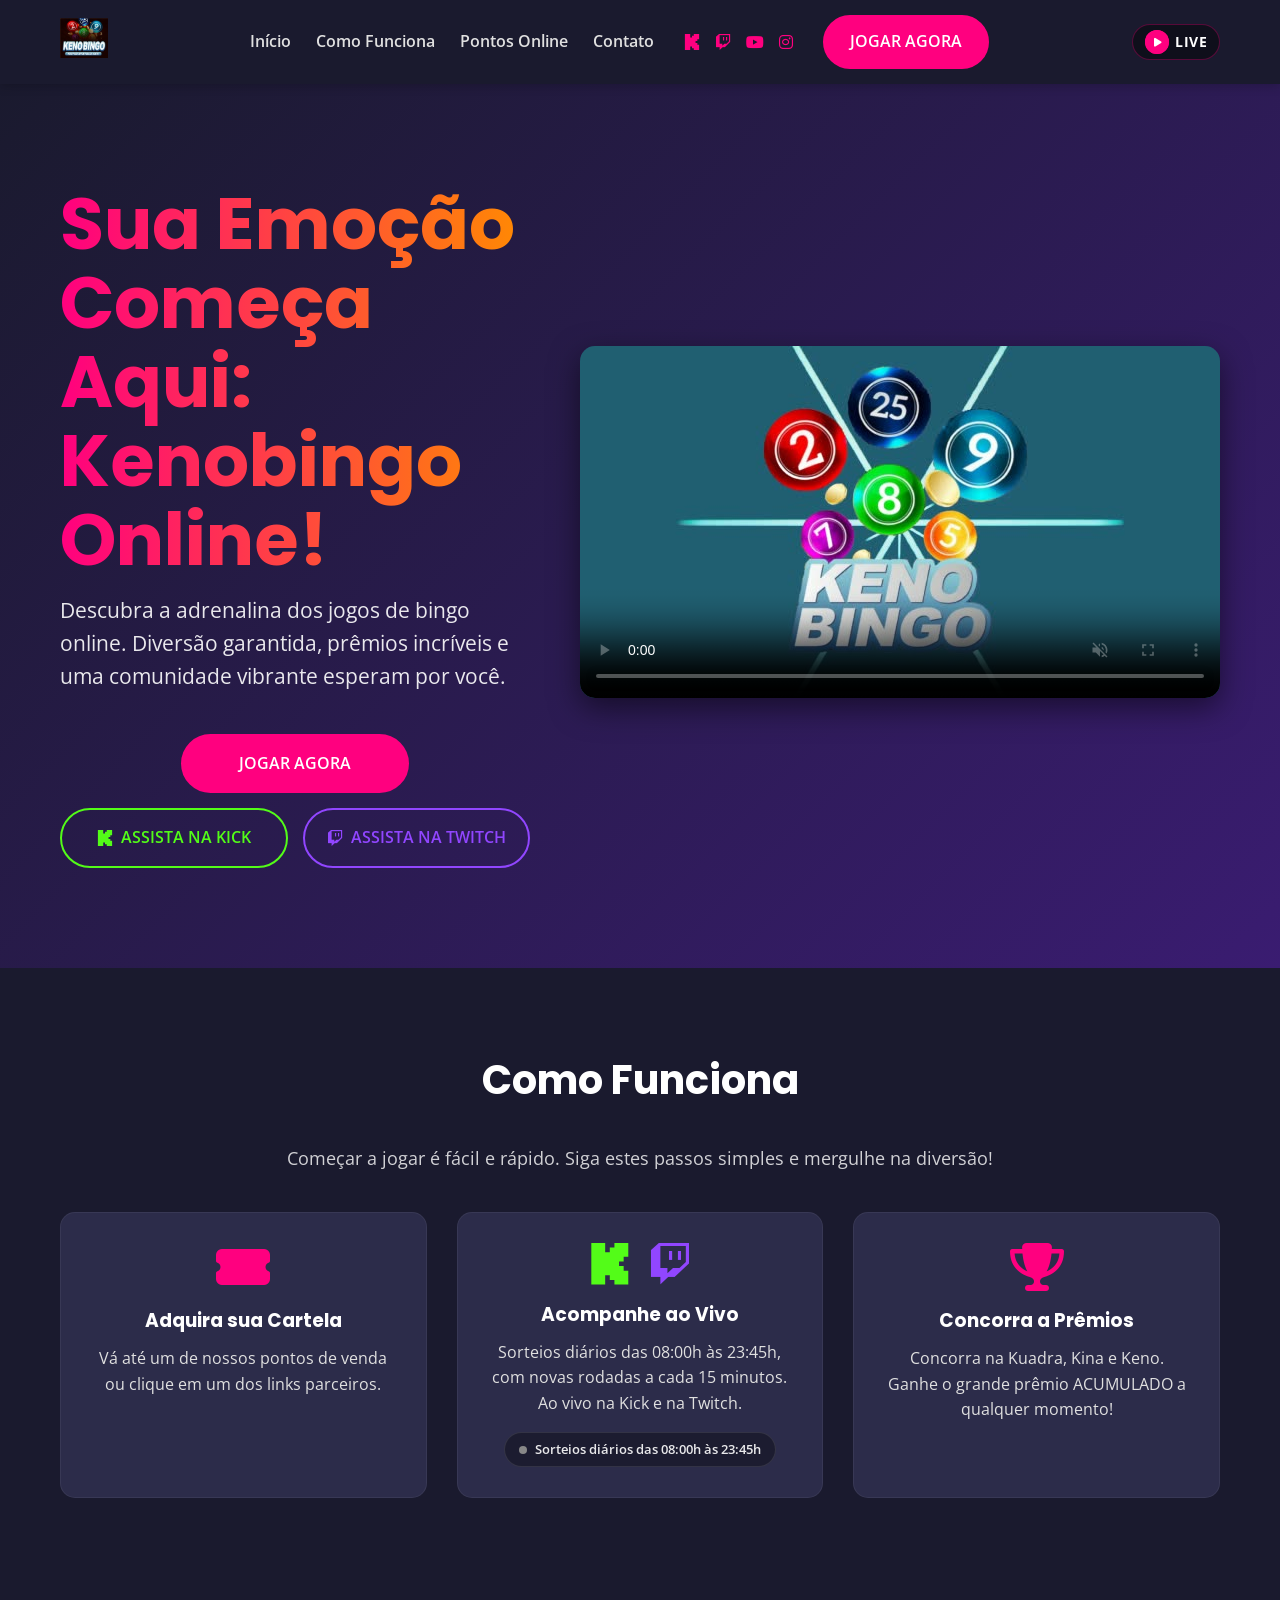
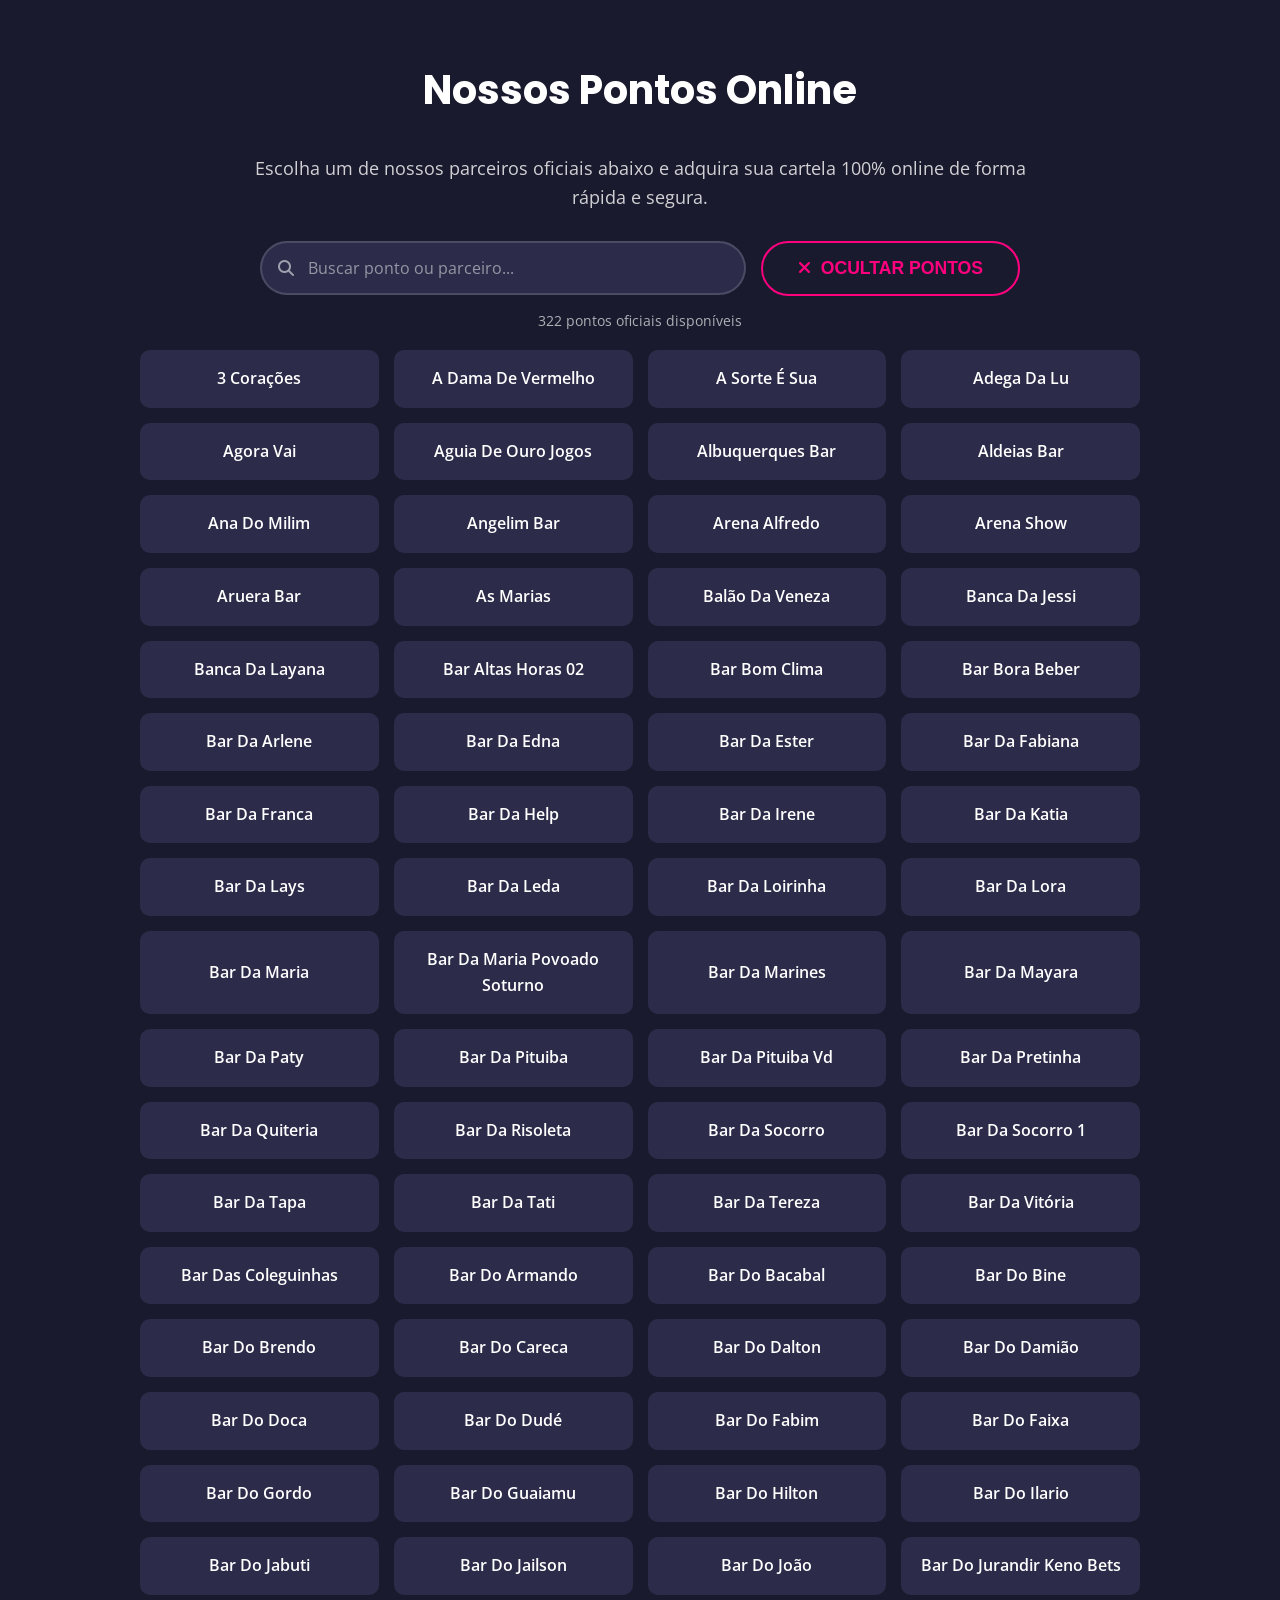
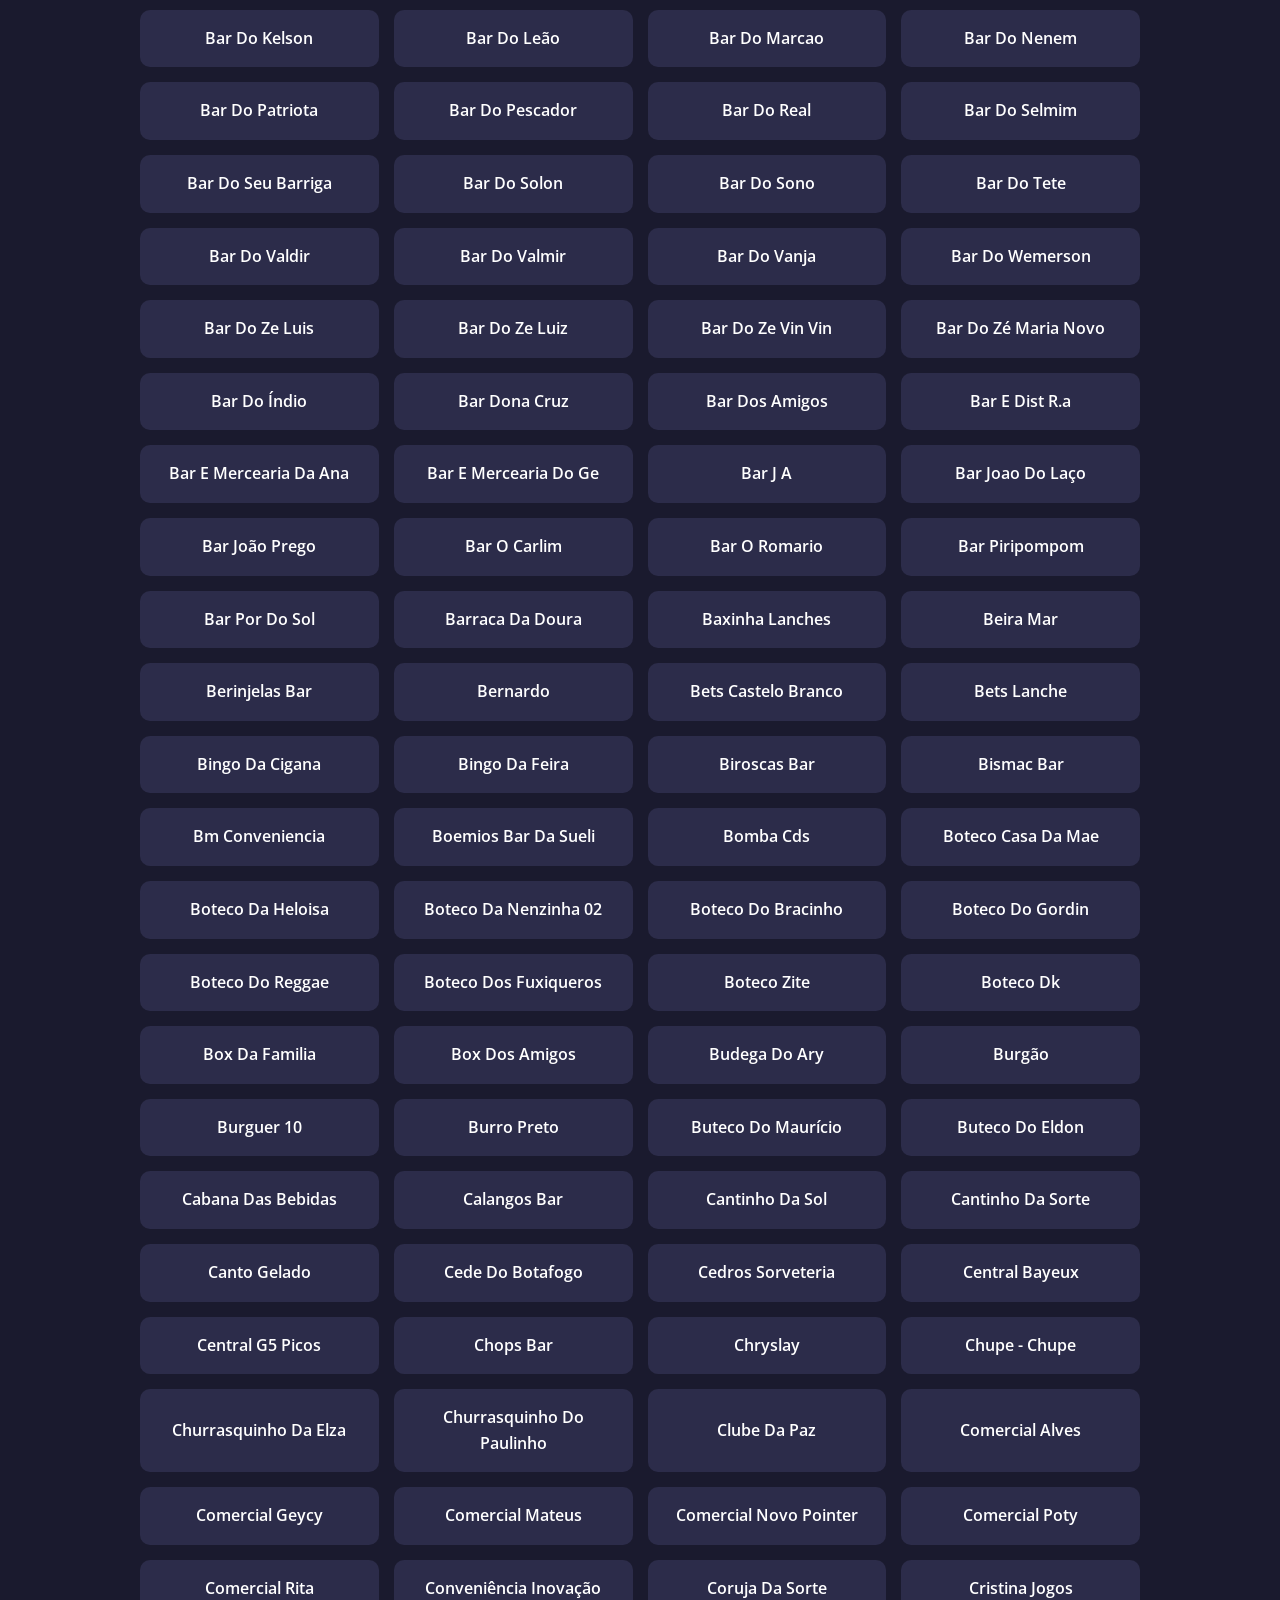
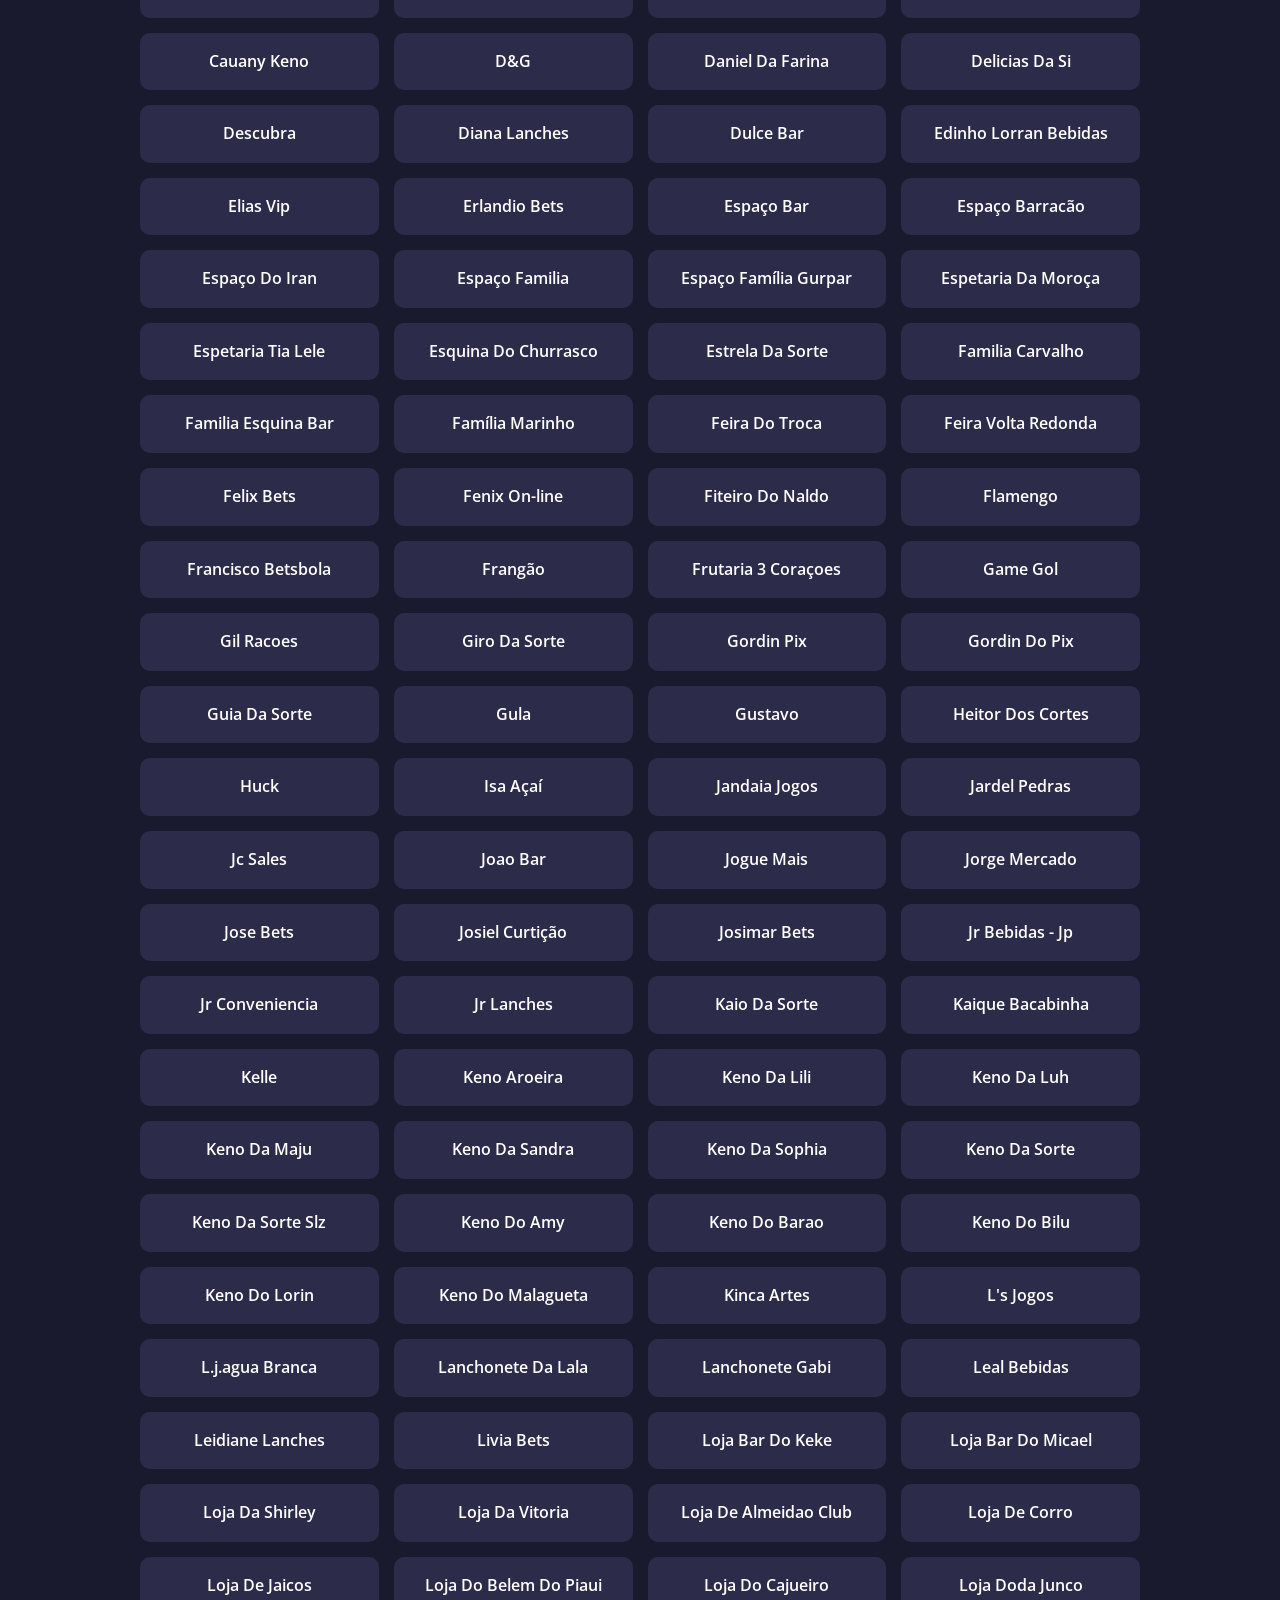
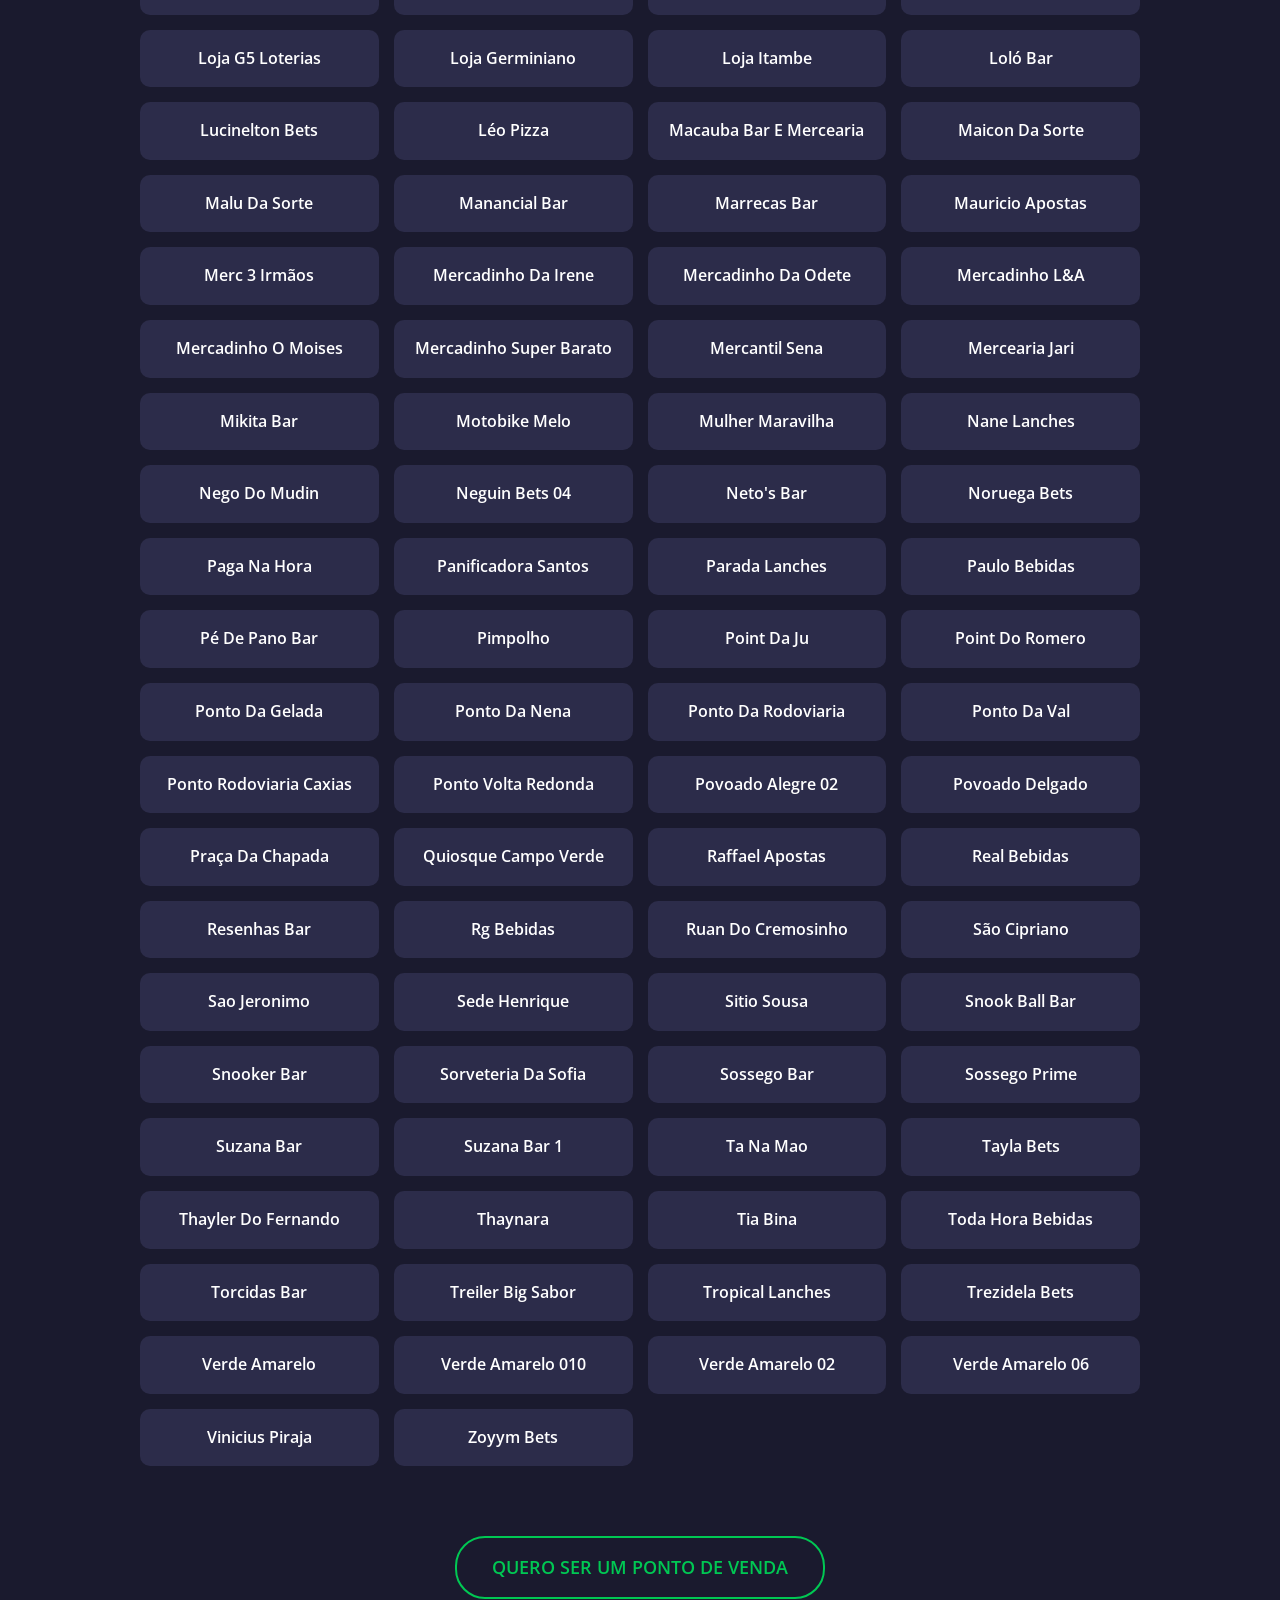
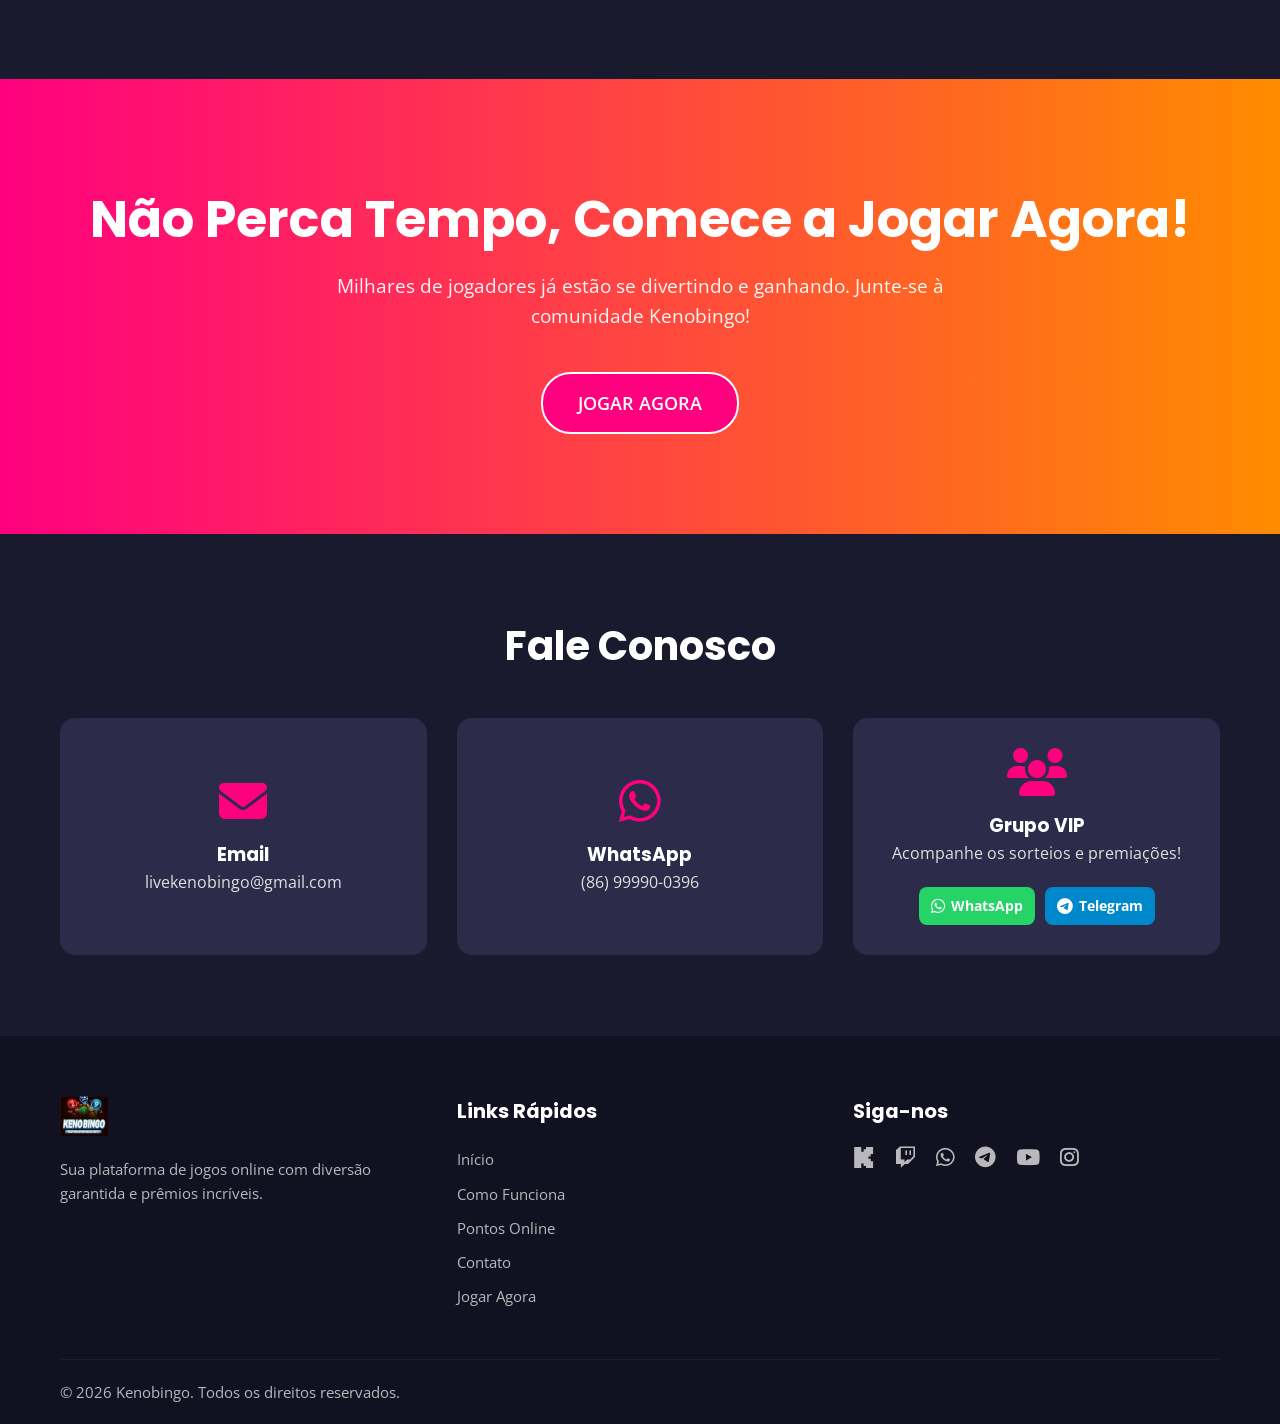
==== commit bf0c8d0a: "Pontos Online: carrega a lista do sistema (pontos-kenobingo.json) com a lista fixa como reserva - sc" ====
--- a/index.html
+++ b/index.html
@@ -612,6 +612,6 @@
         </div>
     </div>
 
-    <script src="script.js?v=5"></script>
+    <script src="script.js?v=6"></script>
 </body>
 </html>
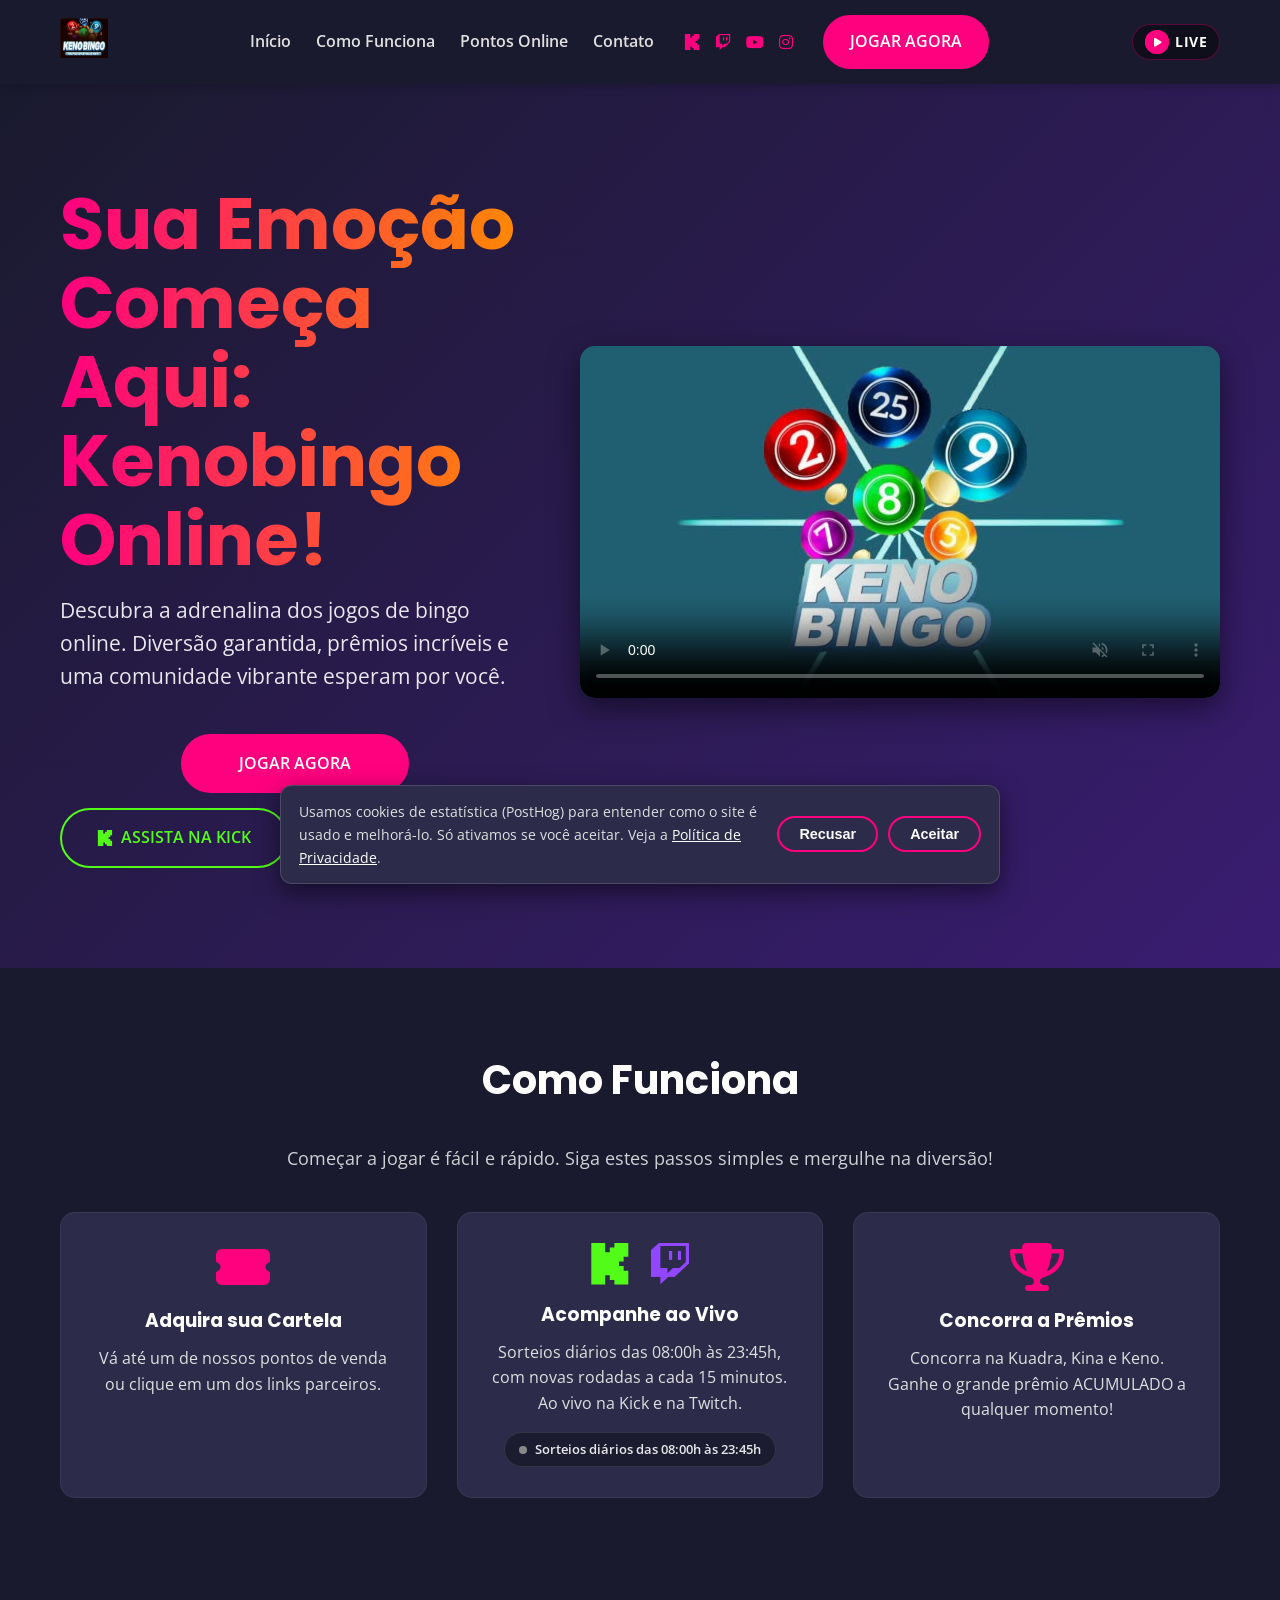
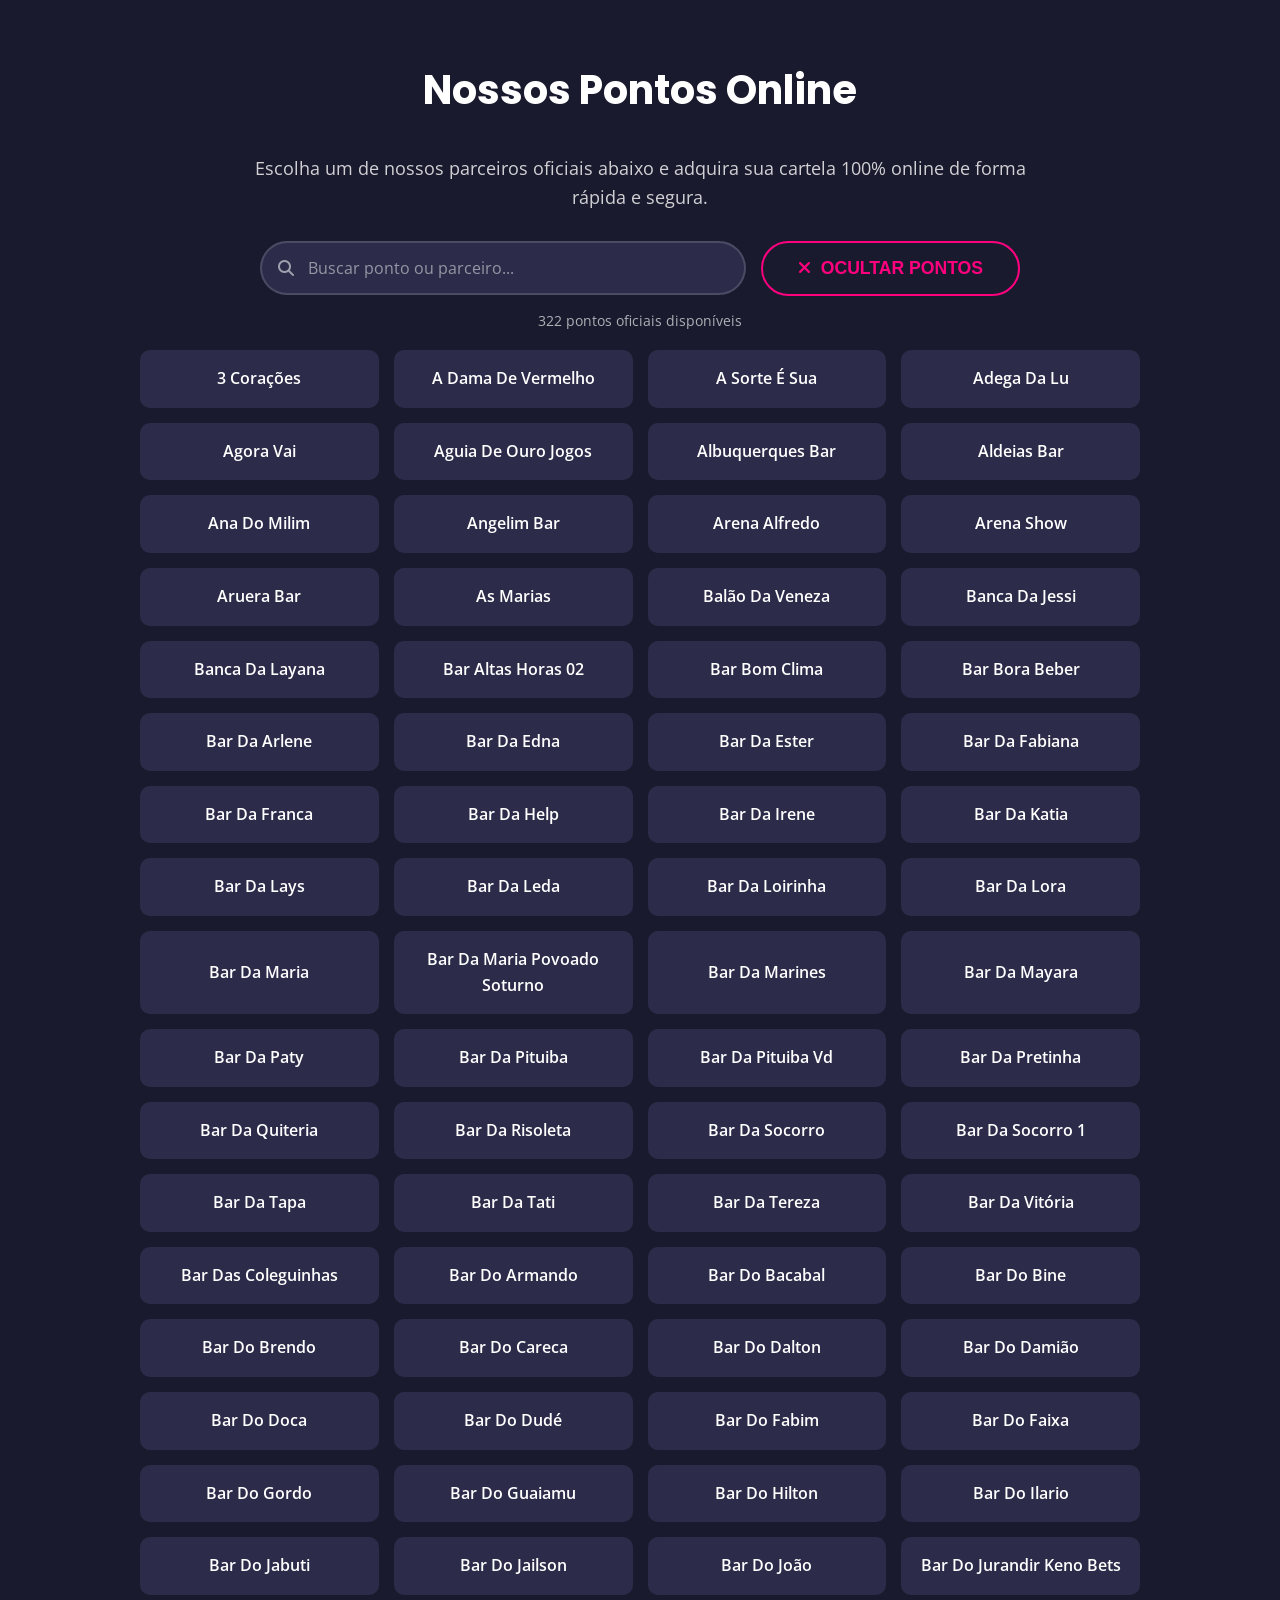
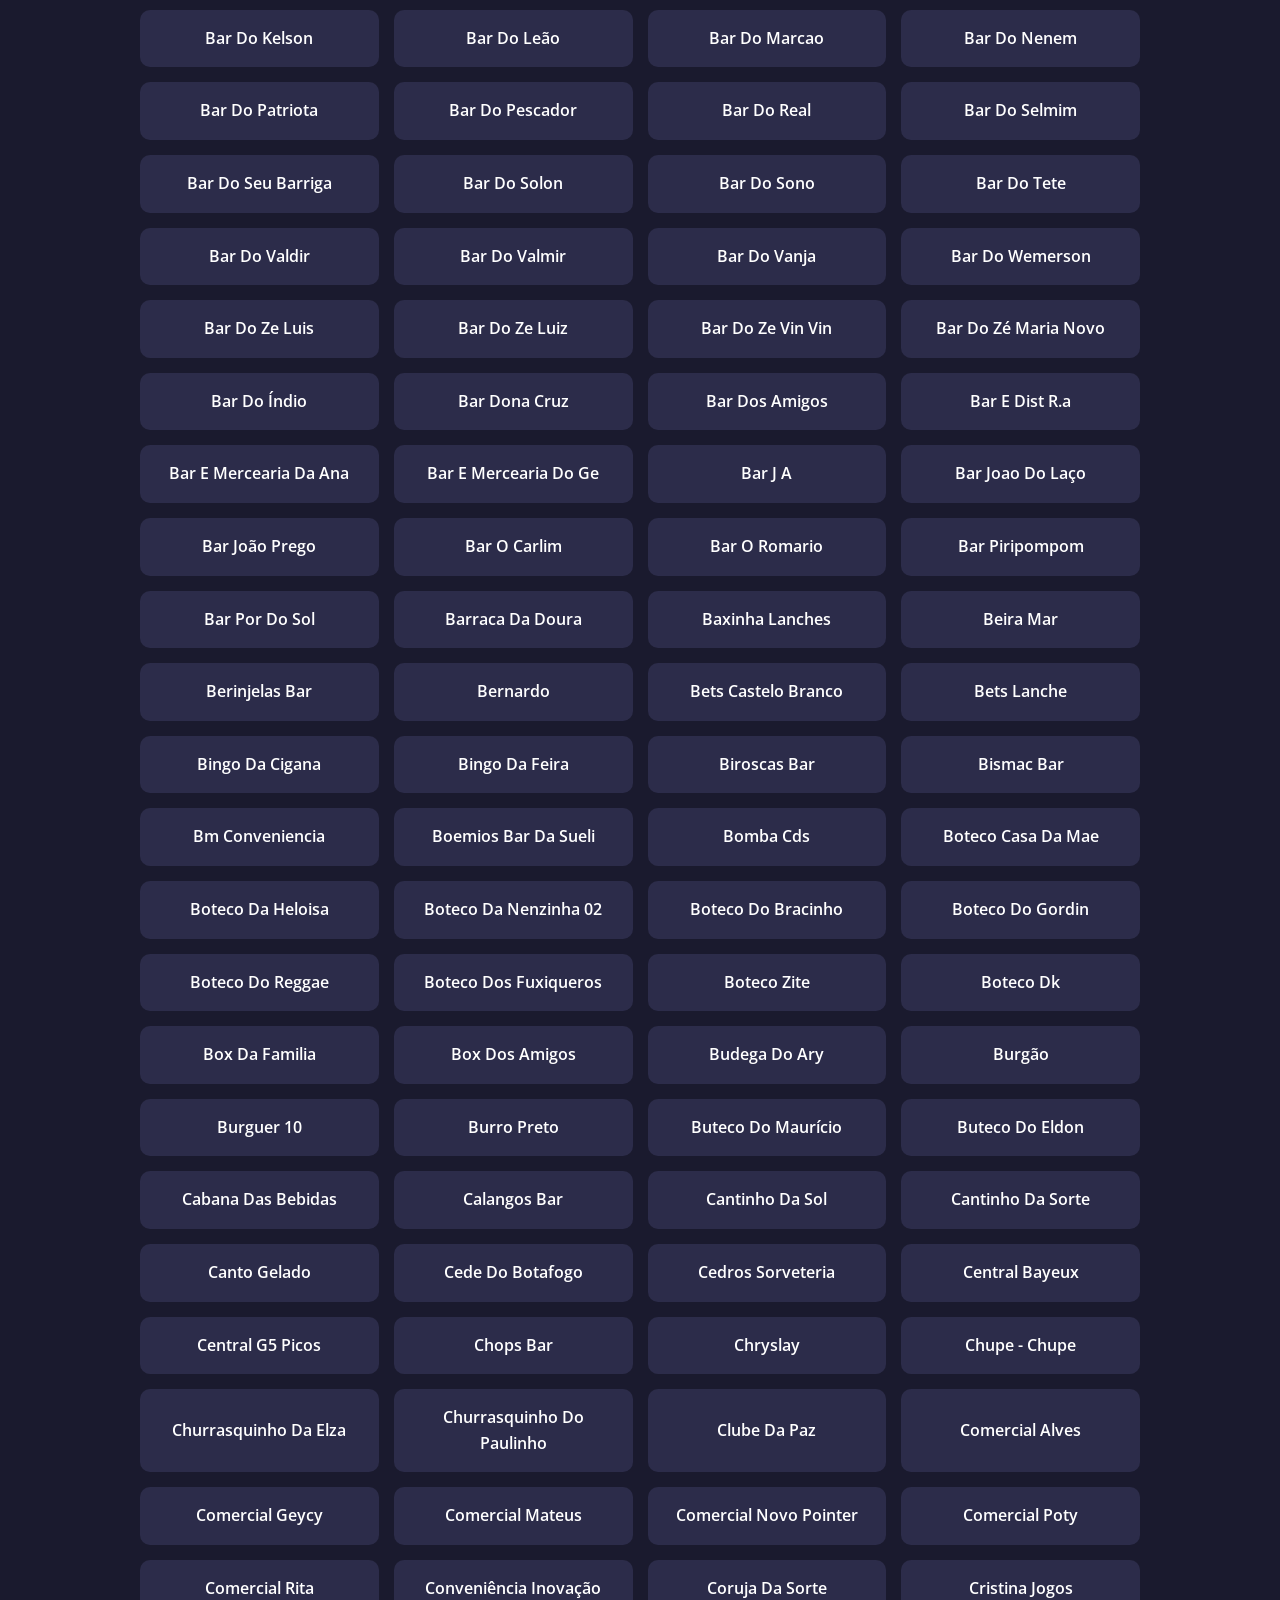
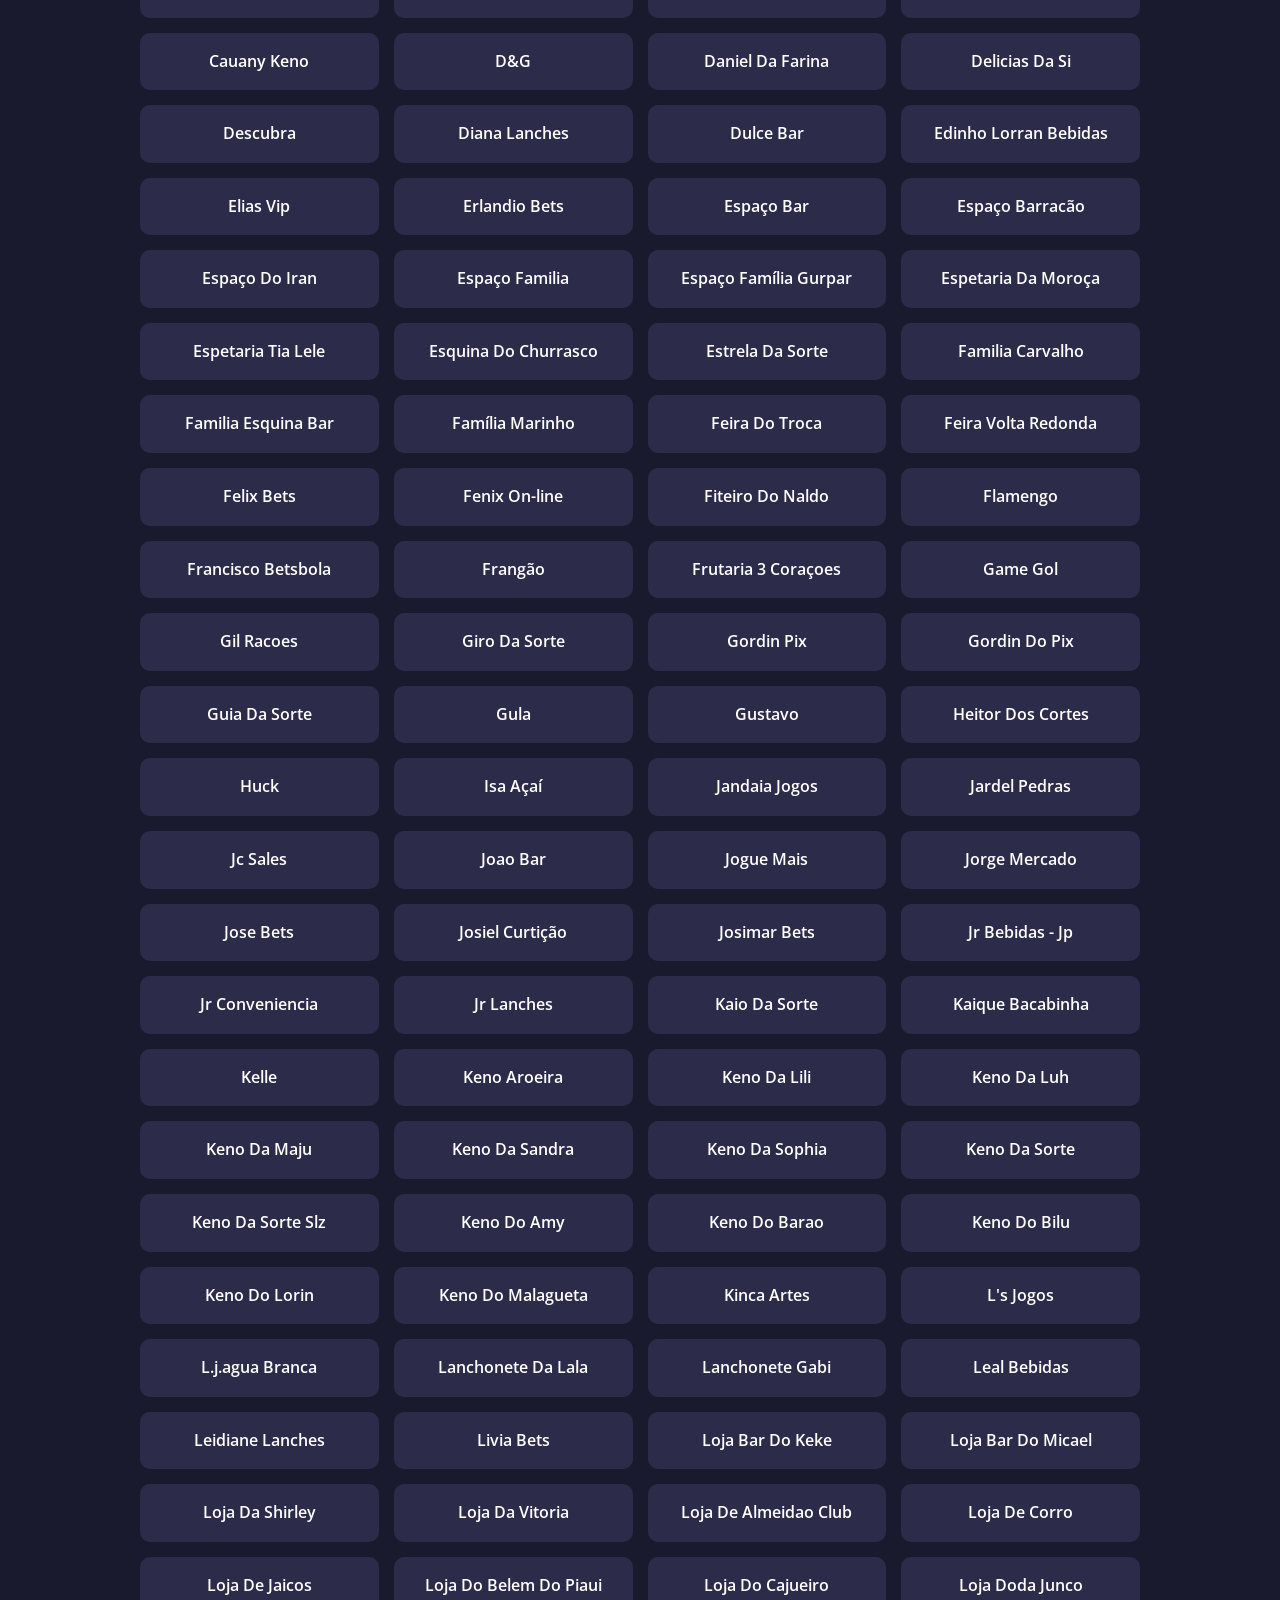
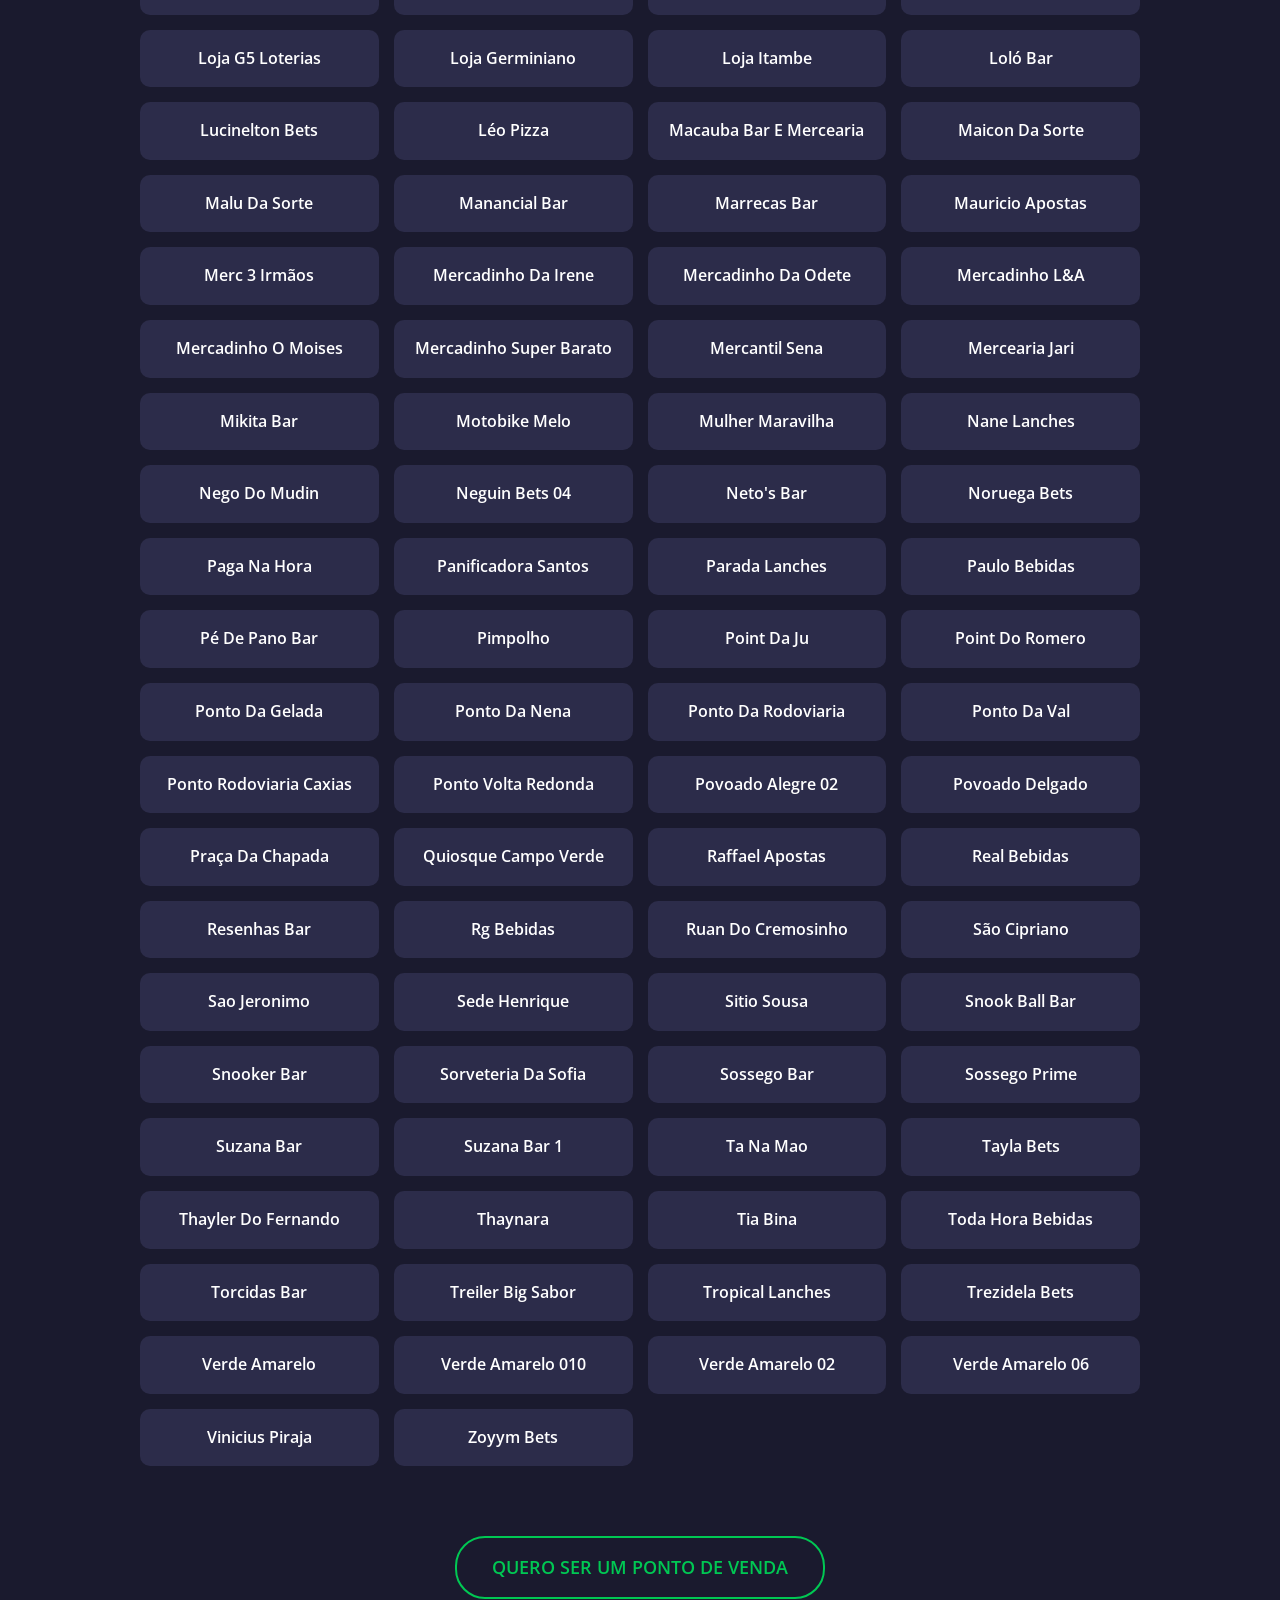
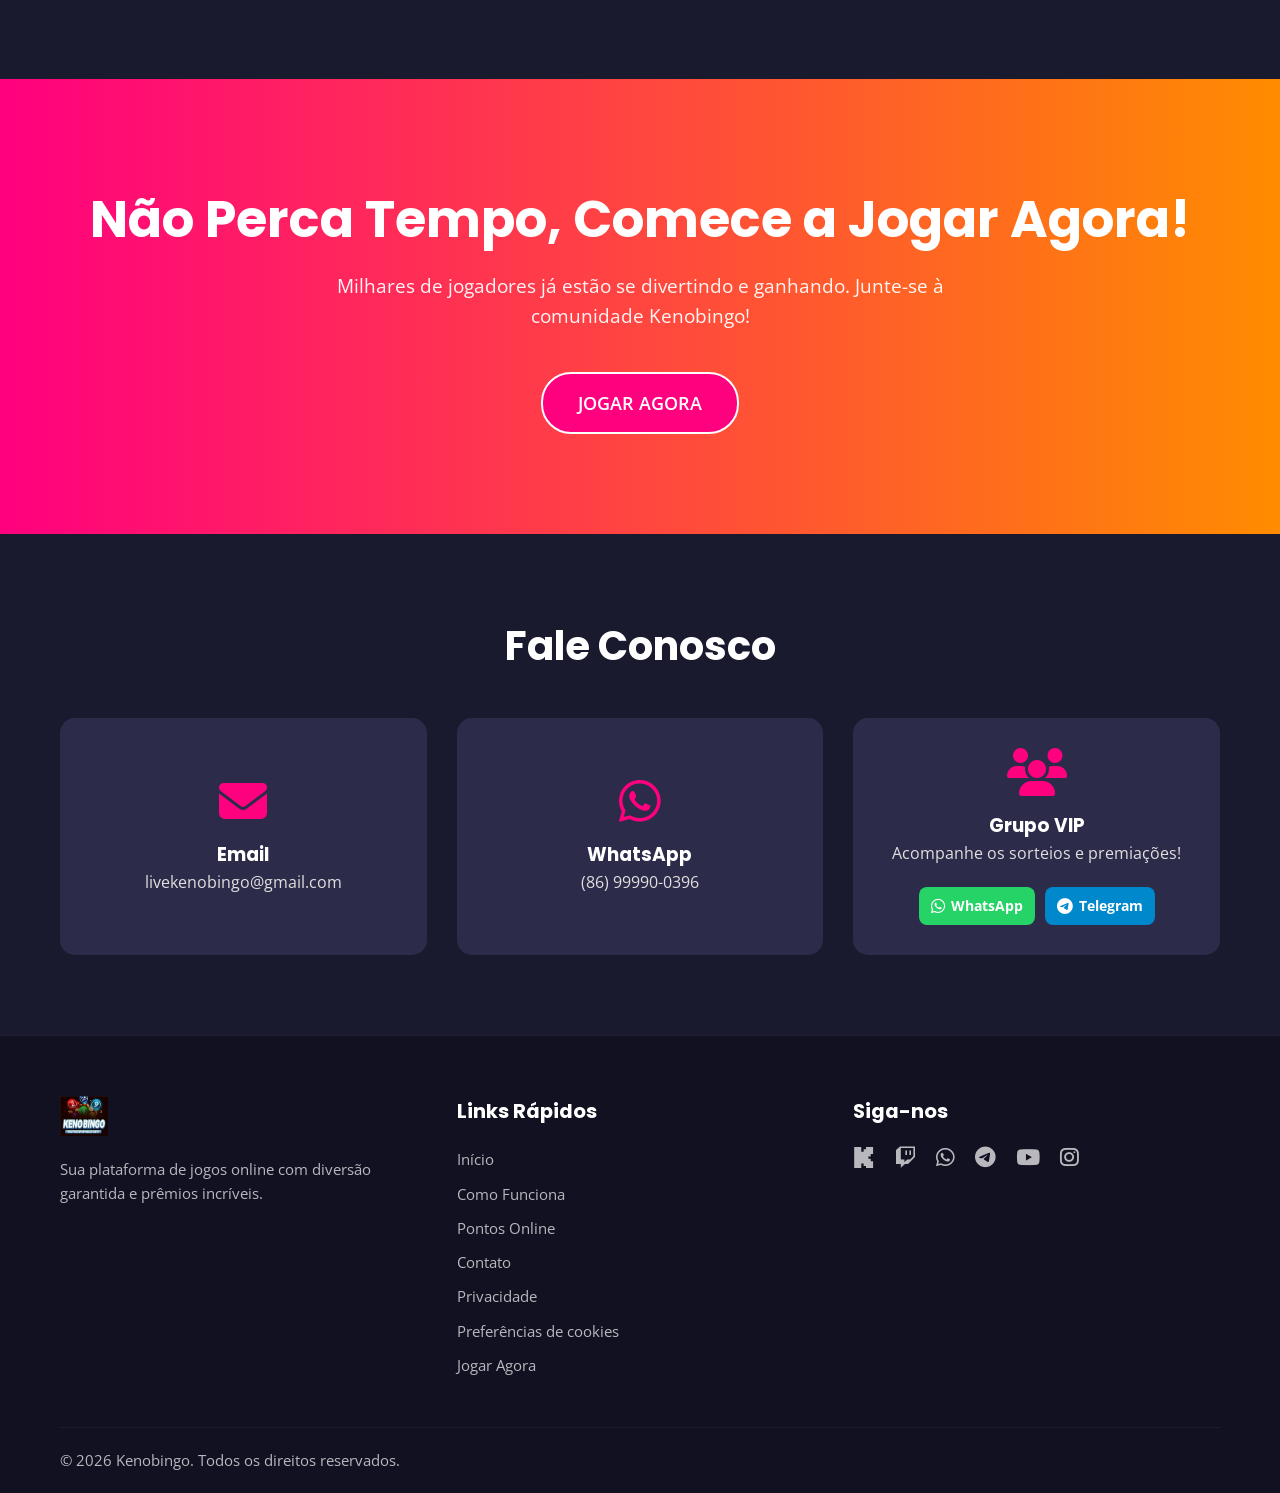
==== commit a9ce6c2c: "PostHog com consentimento (LGPD): aviso de cookies, politica de privacidade e links no rodape Co-Aut" ====
--- a/index.html
+++ b/index.html
@@ -55,7 +55,7 @@
     <link rel="preconnect" href="https://fonts.gstatic.com" crossorigin>
     <link href="https://fonts.googleapis.com/css2?family=Open+Sans:wght@400;600;700&family=Poppins:wght@400;600;700&display=swap" rel="stylesheet">
 
-    <link rel="stylesheet" href="style.css?v=12">
+    <link rel="stylesheet" href="style.css?v=13">
     <link rel="stylesheet" href="https://cdnjs.cloudflare.com/ajax/libs/font-awesome/6.5.2/css/all.min.css" integrity="sha512-SnH5WK+bZxgPHs44uWIX+LLJAJ9/2PkPKZ5QiAj6Ta86w+fsb2TkcmfRyVX3pBnMFcV7oQPJkl9QevSCWr3W6A==" crossorigin="anonymous" referrerpolicy="no-referrer">
 </head>
 <body>
@@ -541,6 +541,8 @@
                         <li><a href="#how-it-works">Como Funciona</a></li>
                         <li><a href="#pontos-online">Pontos Online</a></li>
                         <li><a href="#contact">Contato</a></li>
+                        <li><a href="privacidade.html">Privacidade</a></li>
+                        <li><a href="#" data-cookie-prefs>Preferências de cookies</a></li>
                         <li><a href="https://kenobingo.123client.net" target="_blank" rel="noopener">Jogar Agora</a></li>
                     </ul>
                 </div>
@@ -613,5 +615,6 @@
     </div>
 
     <script src="script.js?v=6"></script>
+    <script src="privacidade.js?v=1"></script>
 </body>
 </html>
--- a/style.css
+++ b/style.css
@@ -273,3 +273,11 @@
     .pontos-toolbar #btn-toggle-pontos { max-width: none; width: 100%; }
 }
 
+
+#cookie-banner { position: fixed; left: 16px; right: 16px; bottom: 16px; z-index: 10000; max-width: 720px; margin: 0 auto; display: flex; flex-wrap: wrap; align-items: center; gap: 12px 16px; padding: 14px 18px; background: var(--card-bg); color: var(--text-color); border: 1px solid rgba(255, 255, 255, 0.15); border-radius: 12px; box-shadow: 0 8px 24px rgba(0, 0, 0, 0.5); font-size: 0.9rem; }
+#cookie-banner p { flex: 1 1 280px; margin: 0; }
+#cookie-banner a { color: var(--heading-color); text-decoration: underline; }
+#cookie-banner .cookie-actions { display: flex; gap: 10px; }
+#cookie-banner .cookie-btn { font-family: var(--font-poppins); font-weight: 600; font-size: 0.9rem; padding: 8px 20px; border-radius: 999px; border: 2px solid var(--primary-color); background: transparent; color: var(--heading-color); cursor: pointer; }
+#cookie-banner .cookie-btn:hover, #cookie-banner .cookie-btn:focus-visible { background: var(--primary-color); }
+@media (max-width: 768px) { #cookie-banner { bottom: 76px; } }
